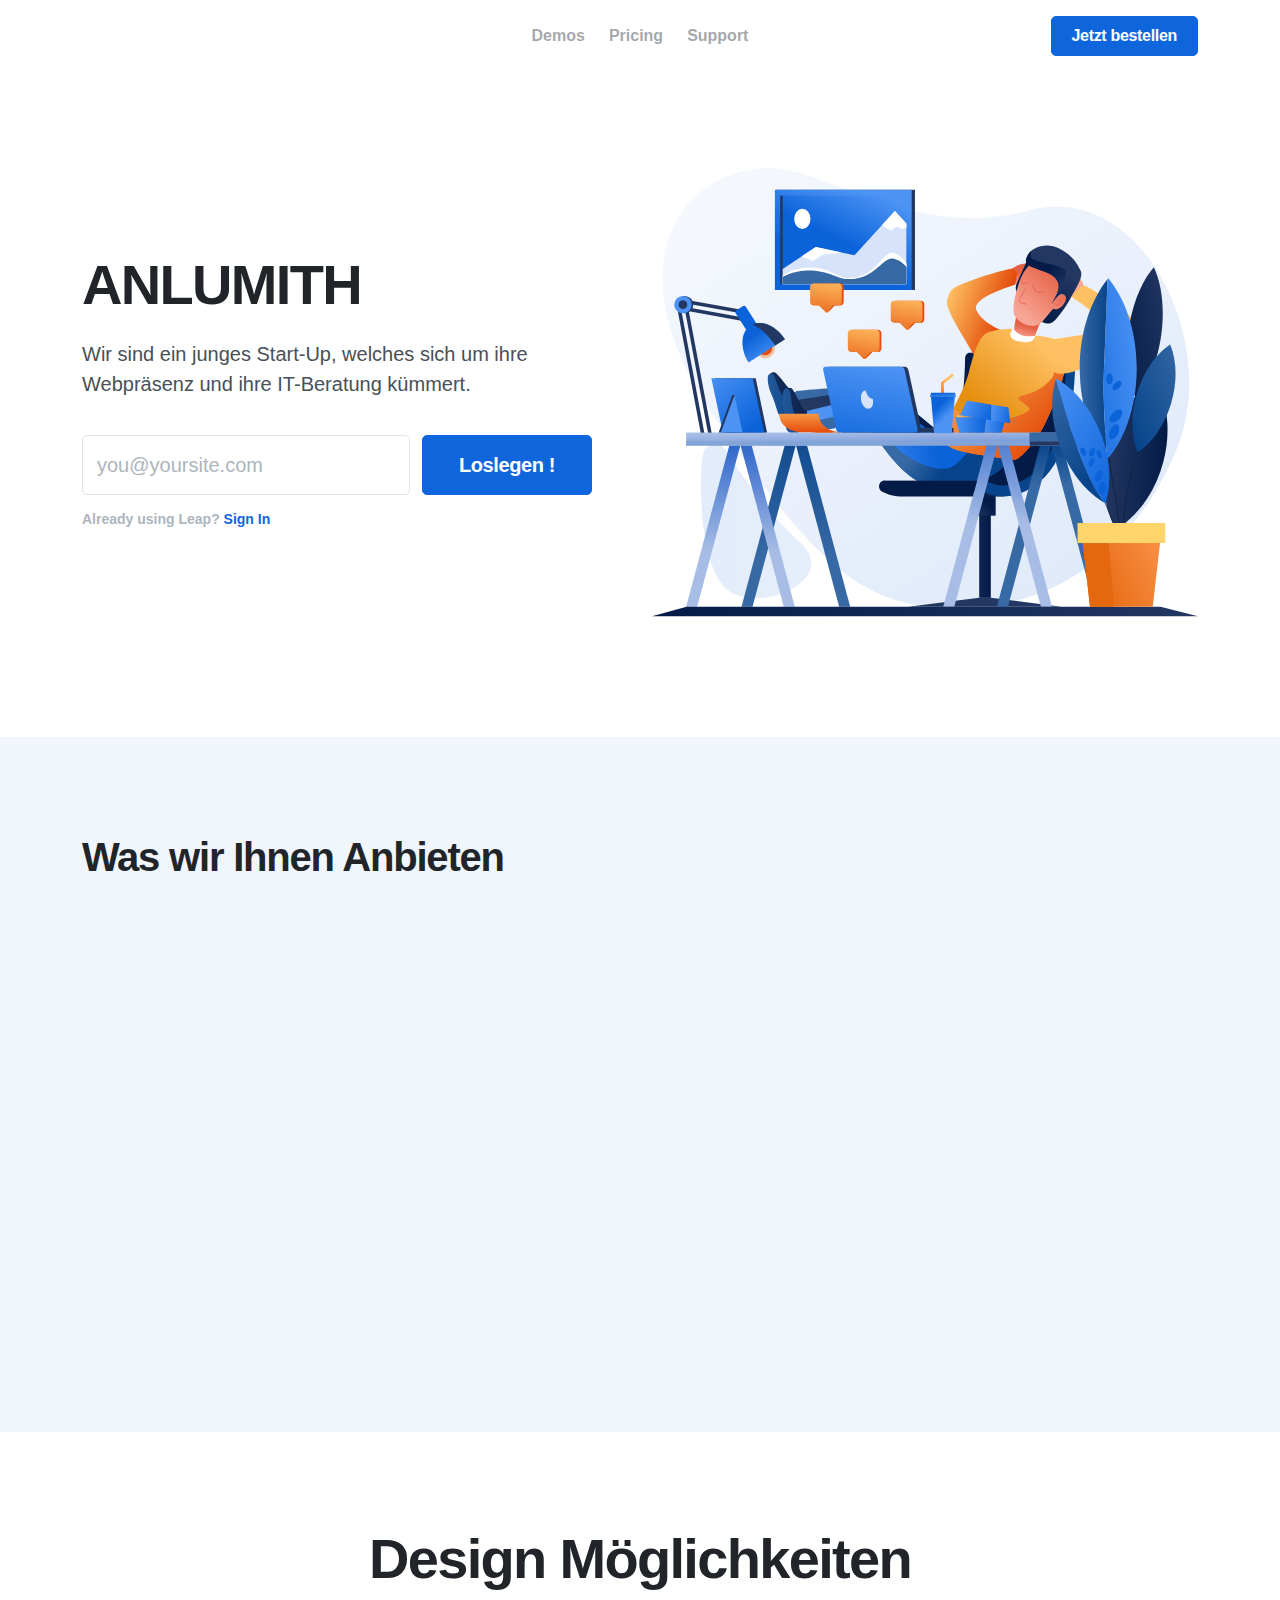
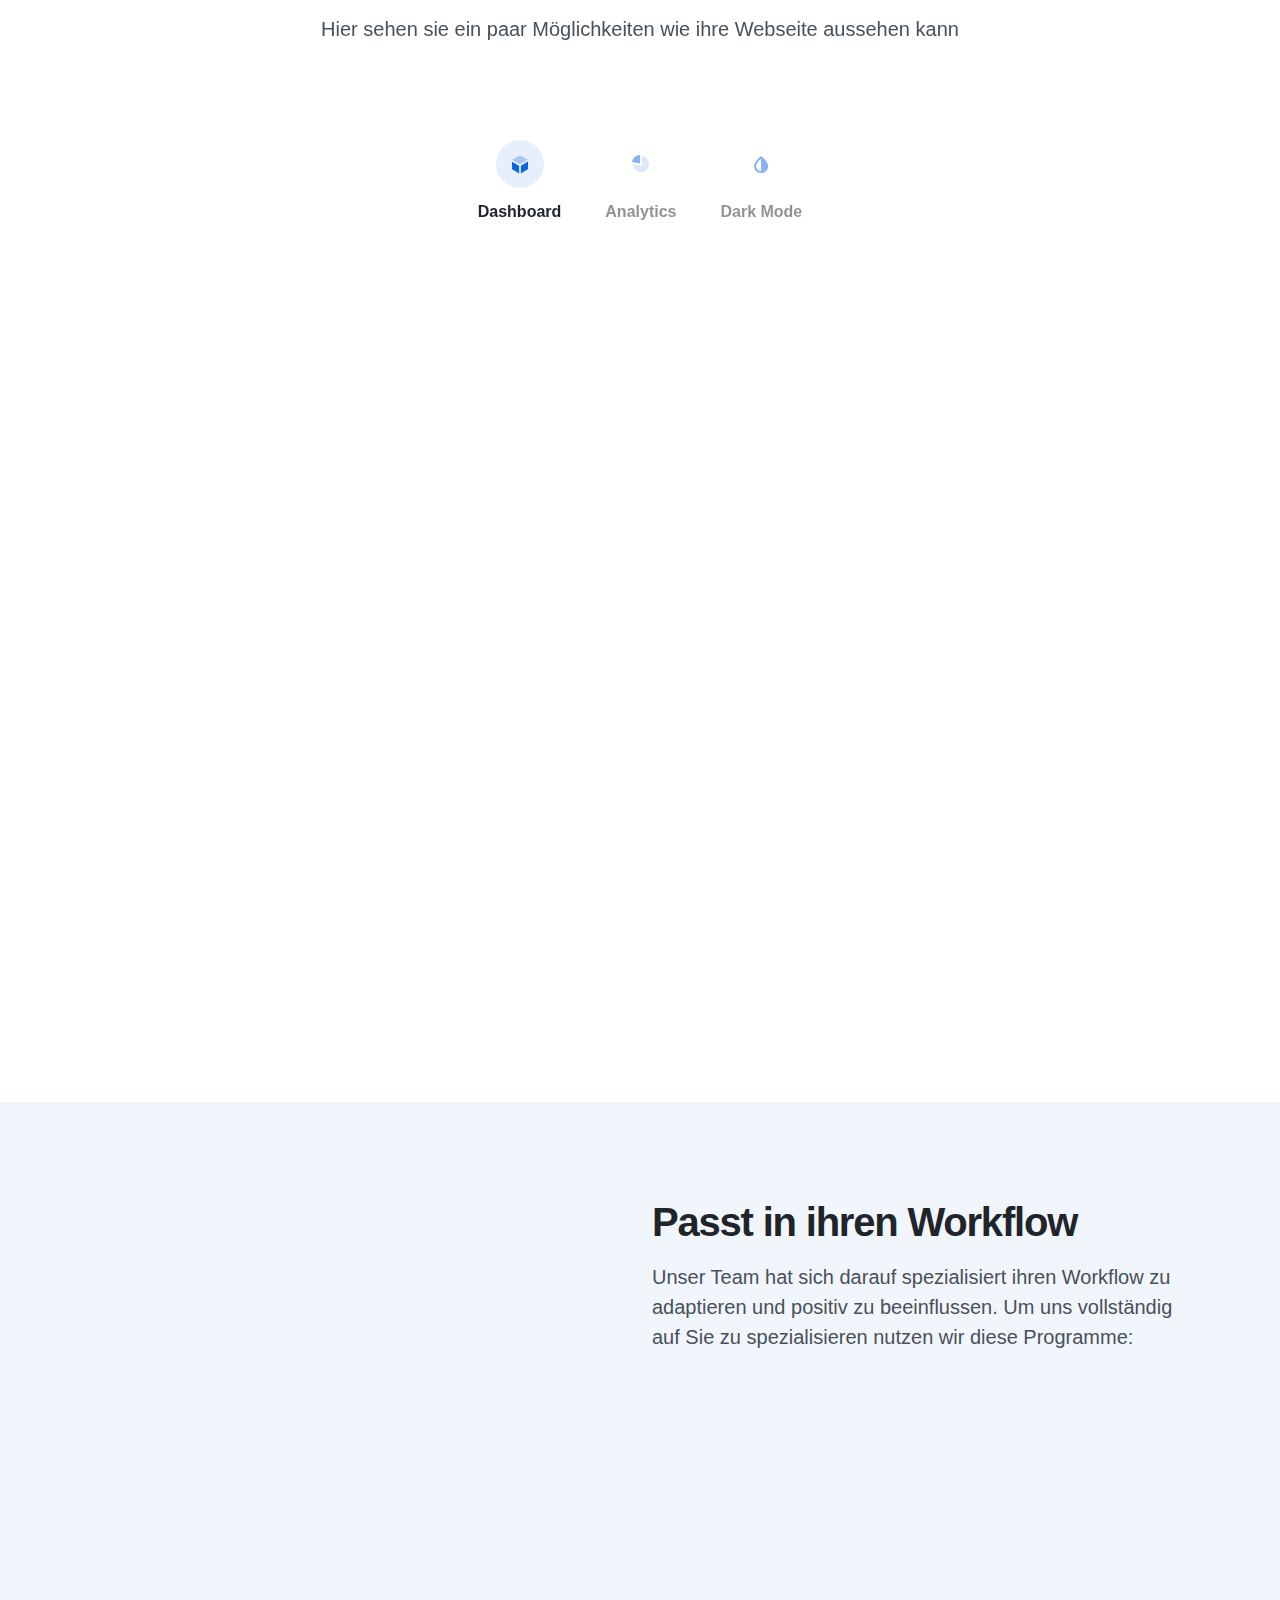
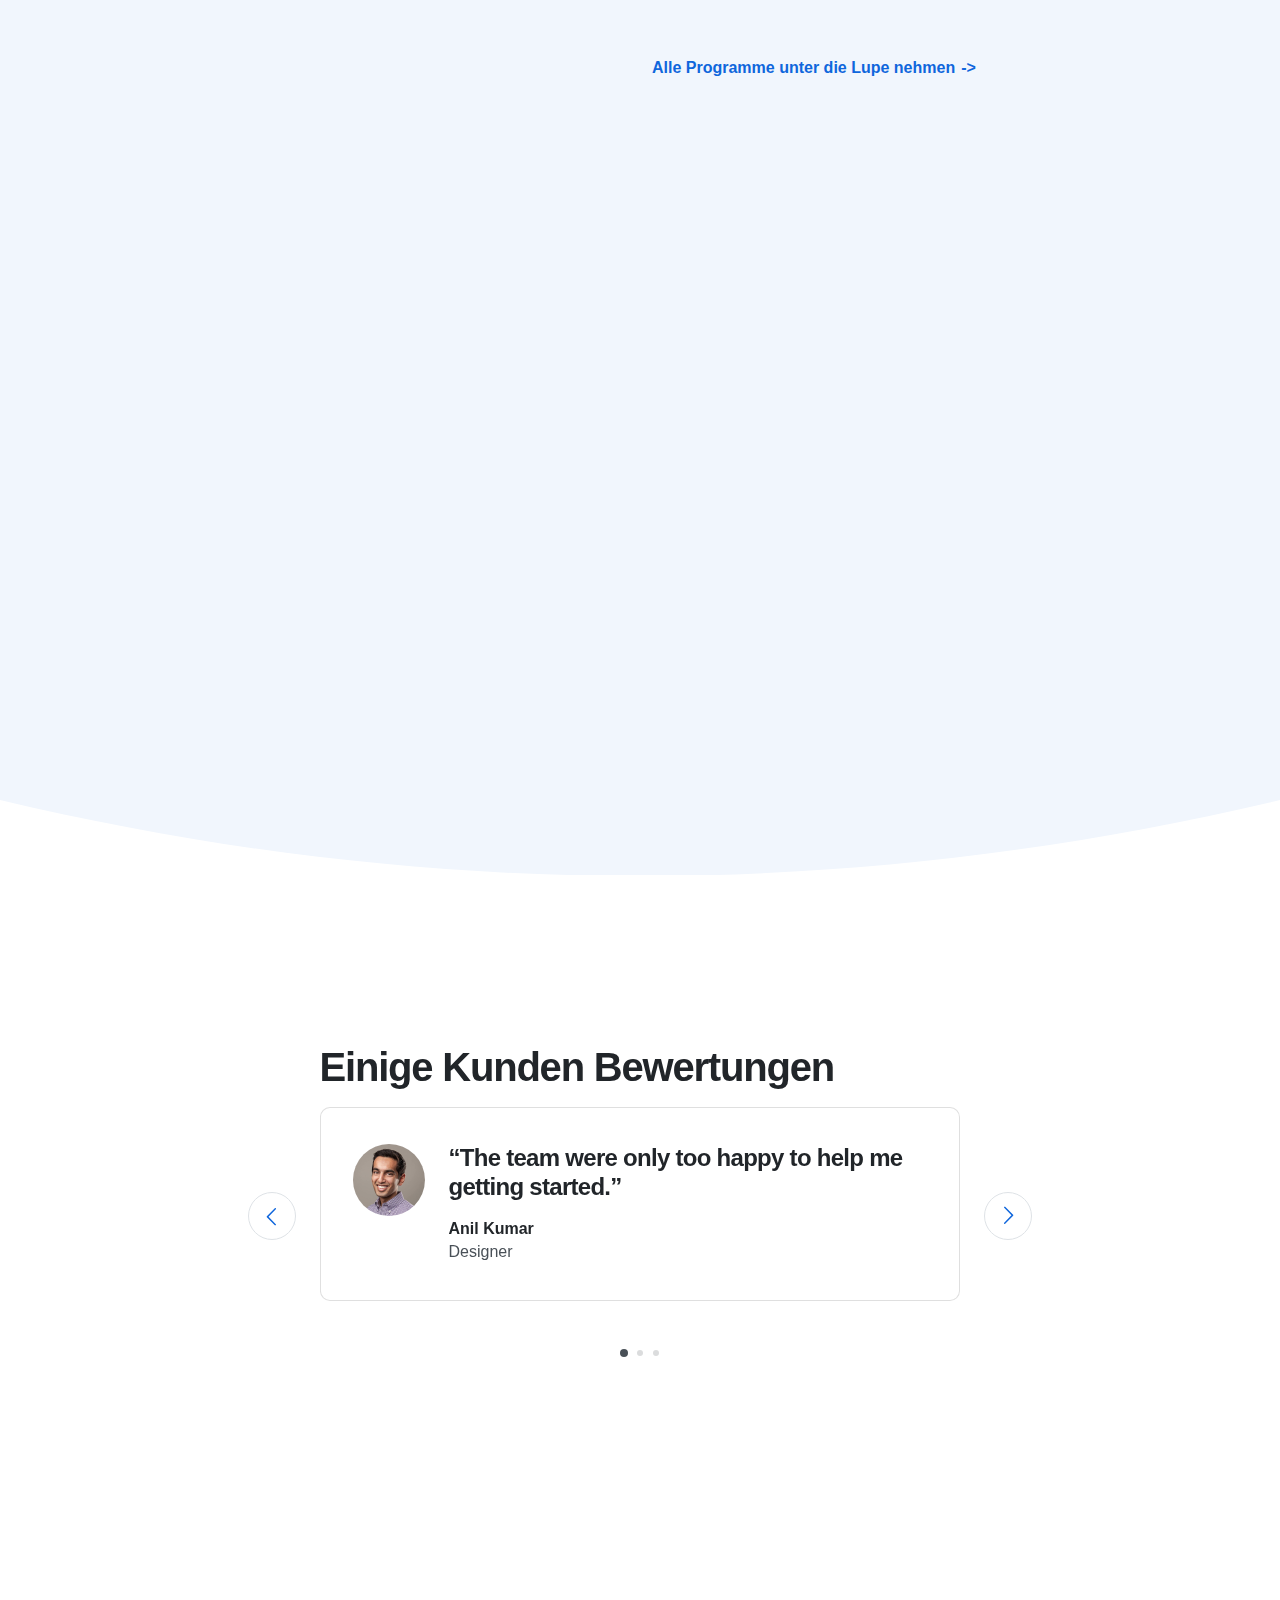
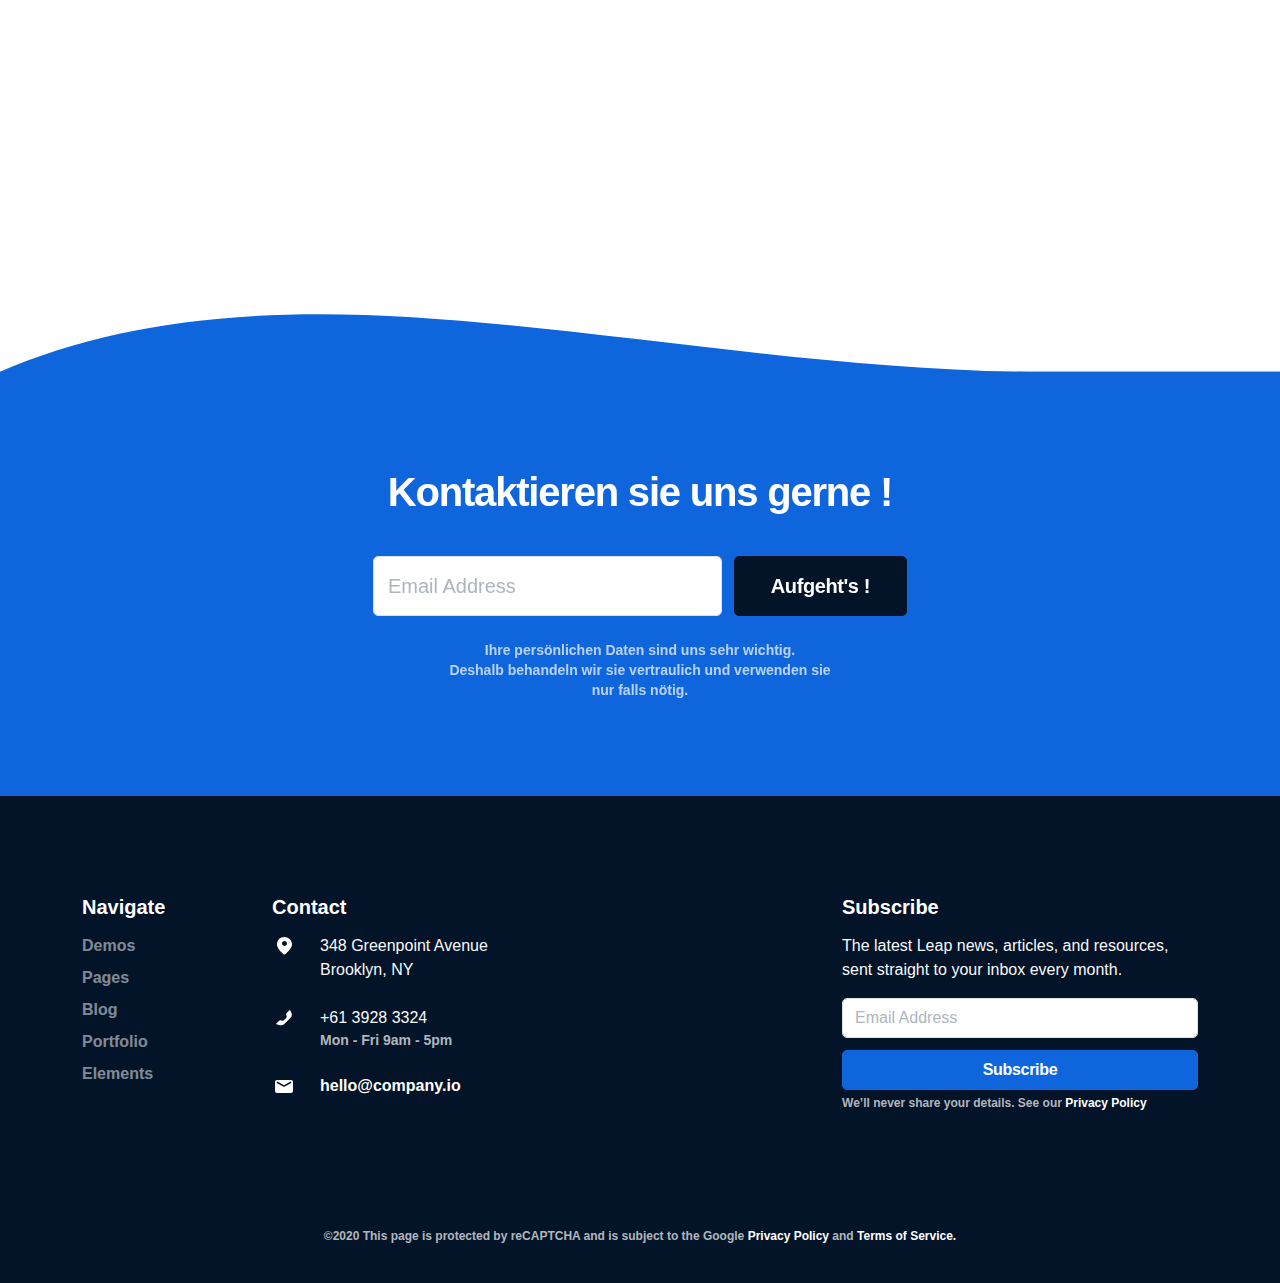
==== public/index.html @ f30c318c "Reorganization" ====
<!doctype html>
<html lang="en">

<head>

  <!-- Global site tag (gtag.js) - Google Analytics -->
  <script async src="https://www.googletagmanager.com/gtag/js?id=UA-52115242-16"></script>
  <script>
    window.dataLayer = window.dataLayer || [];
    function gtag() { dataLayer.push(arguments); }
    gtag('js', new Date());

    gtag('config', 'UA-52115242-16');
  </script>
  <!-- Google Tag Manager -->
  <script>
    (function (w, d, s, l, i) {
      w[l] = w[l] || []; w[l].push({
        'gtm.start':
          new Date().getTime(), event: 'gtm.js'
      }); var f = d.getElementsByTagName(s)[0],
        j = d.createElement(s), dl = l != 'dataLayer' ? '&l=' + l : ''; j.async = true; j.src =
          'https://www.googletagmanager.com/gtm.js?id=' + i + dl; f.parentNode.insertBefore(j, f);
    })(window, document, 'script', 'dataLayer', 'GTM-KG38NH9');
  </script>
  <!-- End Google Tag Manager -->
  <meta charset="utf-8">
  <title>ANLUMITH</title>
  <meta name="viewport" content="width=device-width, initial-scale=1.0">
  <meta name="description" content="A corporate Bootstrap theme by Medium Rare">
  <style>
    @keyframes hideLoader {
      0% {
        width: 100%;
        height: 100%;
      }

      100% {
        width: 0;
        height: 0;
      }
    }

    body>div.loader {
      position: fixed;
      background: white;
      width: 100%;
      height: 100%;
      z-index: 1071;
      opacity: 0;
      transition: opacity .5s ease;
      overflow: hidden;
      pointer-events: none;
      display: flex;
      align-items: center;
      justify-content: center;
    }

    body:not(.loaded)>div.loader {
      opacity: 1;
    }

    body:not(.loaded) {
      overflow: hidden;
    }

    body.loaded>div.loader {
      animation: hideLoader .5s linear .5s forwards;
    }

    /* Typing Animation */
    .loading-animation {
      width: 6px;
      height: 6px;
      border-radius: 50%;
      animation: typing 1s linear infinite alternate;
      position: relative;
      left: -12px;
    }

    @keyframes typing {
      0% {
        background-color: rgba(100, 100, 100, 1);
        box-shadow: 12px 0px 0px 0px rgba(100, 100, 100, 0.2), 24px 0px 0px 0px rgba(100, 100, 100, 0.2);
      }

      25% {
        background-color: rgba(100, 100, 100, 0.4);
        box-shadow: 12px 0px 0px 0px rgba(100, 100, 100, 2), 24px 0px 0px 0px rgba(100, 100, 100, 0.2);
      }

      75% {
        background-color: rgba(100, 100, 100, 0.4);
        box-shadow: 12px 0px 0px 0px rgba(100, 100, 100, 0.2), 24px 0px 0px 0px rgba(100, 100, 100, 1);
      }
    }
  </style>
  <script type="text/javascript">
    window.addEventListener("load", function () { document.querySelector('body').classList.add('loaded'); });
  </script>
  <link href="css/theme-saas.min.css" rel="stylesheet" type="text/css" media="all" />
  <link rel="preload" as="font" href="assets/fonts/Inter-UI-upright.var.woff2" type="font/woff2"
    crossorigin="anonymous">
  <link rel="preload" as="font" href="assets/fonts/Inter-UI.var.woff2" type="font/woff2" crossorigin="anonymous">

  <!-- The core Firebase JS SDK is always required and must be listed first -->
  <script src="/__/firebase/7.24.0/firebase-app.js"></script>

  <!-- TODO: Add SDKs for Firebase products that you want to use
     https://firebase.google.com/docs/web/setup#available-libraries -->
  <script src="/__/firebase/7.24.0/firebase-analytics.js"></script>

  <!-- Initialize Firebase -->
  <script src="/__/firebase/init.js"></script>


</head>

<body>
  <div class="loader">
    <div class="loading-animation"></div>
  </div>

  <div class="navbar-container ">
    <nav class="navbar navbar-expand-lg justify-content-between navbar-light border-bottom-0 bg-white"
      data-sticky="top">
      <div class="container">
        <div class="col flex-fill px-0 d-flex justify-content-between">
          <button class="navbar-toggler" type="button" data-toggle="collapse" data-target=".navbar-collapse"
            aria-expanded="false" aria-label="Toggle navigation">
            <img class="icon navbar-toggler-open" src="assets/img/icons/interface/menu.svg" alt="menu interface icon"
              data-inject-svg />
            <img class="icon navbar-toggler-close" src="assets/img/icons/interface/cross.svg" alt="cross interface icon"
              data-inject-svg />
          </button>
        </div>
        <div class="py-2 py-lg-0">
          <ul class="navbar-nav">
              <li class="nav-item dropdown">
                  <a href="#" class="nav-link dropdown-toggle" data-toggle="dropdown-grid"
                      aria-expanded="false" aria-haspopup="true">Demos</a>
                  <div class="dropdown-menu row">
                      <div class="col-auto" data-dropdown-content>
                          <div class="dropdown-grid-menu"><a href="home-course.html"
                                  class="dropdown-item fade-page">Course</a><a href="home-coworking.html"
                                  class="dropdown-item fade-page">Coworking<span
                                      class="badge badge-primary ml-2">New</span></a><a
                                  href="home-cryptocurrency.html"
                                  class="dropdown-item fade-page">Cryptocurrency</a>
                          </div>
                      </div>
                  </div>
              </li>
              <li class="nav-item dropdown">
                  <a href="pricing.html" class="nav-link dropdown-toggle">Pricing</a>
              </li>
              <li class="nav-item dropdown">
                  <a href="#" class="nav-link dropdown-toggle" data-toggle="dropdown-grid"
                      aria-expanded="false" aria-haspopup="true">Support</a>
                  <div class="dropdown-menu row">
                      <div class="col-auto px-0" data-dropdown-content>
                          <div class="bg-white rounded border shadow-lg o-hidden">
                              <div class="p-3">
                                  <h6 class="mb-0">Product Support</h6>
                              </div>
                              <div class="list-group list-group-flush">
                                  <a href="documentation/index.html" target="_blank"
                                      class="list-group-item list-group-item-action d-flex align-items-center p-3">
                                      <img class="icon icon-md" src="assets/svg/selected-file.svg"
                                          alt="selected-file icon" data-inject-svg />
                                      <div class="text-body ml-3">
                                          <span>Documentation</span>
                                          <div class="text-small text-muted">Get all the information you
                                              need</div>
                                      </div>
                                  </a>
                                  <a href="https://themes.zendesk.com/hc/en-us/articles/360000006291-How-do-I-get-help-with-the-theme-I-purchased-"
                                      target="_blank"
                                      class="list-group-item list-group-item-action d-flex align-items-center p-3">
                                      <img class="icon icon-md" src="assets/svg/chat-6.svg"
                                          alt="chat-4 icon" data-inject-svg />
                                      <div class="text-body ml-3">
                                          <span>Du suchst nach Hilfe ?</span>
                                          <div class="text-small text-muted">Hier findest du sie</div>
                                      </div>
                                  </a>
                              </div>
                          </div>
                      </div>
                  </div>
              </li>
          </ul>
      </div>
        <div class="collapse navbar-collapse justify-content-end col flex-fill px-0"><a
            href="https://themes.getbootstrap.com/product/leap-multipurpose-bootstrap-theme/"
            class="btn btn-primary ml-lg-3">Jetzt bestellen</a>

        </div>
      </div>
    </nav>
  </div>

  <section class="has-divider">
    <div class="container">
      <div class="row align-items-center justify-content-between o-hidden">
        <div class="col-md-6 order-sm-2 mb-5 mb-sm-0" data-aos="fade-left">
          <img src="assets/svg/saas-3.svg" alt="Image">
        </div>
        <div class="col-md-6 pr-xl-5 order-sm-1">
          <h1 class="display-4">ANLUMITH</h1>
          <p class="lead">Wir sind ein junges Start-Up, welches sich um ihre Webpräsenz und ihre IT-Beratung kümmert.</p>
          <form class="d-sm-flex mb-2 mt-4">
            <input type="email" class="form-control form-control-lg mr-sm-2 mb-2 mb-sm-0"
              placeholder="you@yoursite.com">
            <button class="btn btn-lg btn-primary" type="submit">Loslegen !</button>
          </form>
          <span class="text-small text-muted">Already using Leap? <a href="#">Sign In</a>
          </span>
        </div>
      </div>
    </div>
    <div class="divider">
      <img class="bg-primary-alt" src="assets/img/dividers/divider-1.svg" alt="divider graphic" data-inject-svg />
    </div>
  </section>
  <section class="bg-primary-alt">
    <div class="container">
      <div class="row mb-4">
        <div class="col">
          <h2 class="h1">Was wir Ihnen Anbieten</h2>
        </div>
      </div>
      <div class="row">
        <div class="col-md-4" data-aos="fade-up" data-aos-delay="100">
          <div class="card card-body">
            <div class="icon-round mb-3 mb-md-4 bg-primary">
              <img class="icon bg-primary" src="assets/svg/display-1.svg" alt="icon" data-inject-svg />
            </div>
            <h4>Webseiten</h4>
            <p>
              Wir erstellen eine nach ihren Wünschen designte Webseite und hosten diese auf unseren sicheren Servern. Außerdem haben sie Zugriff auf Analytics-Daten ihrer Webseite. 
            </p>
            <a href="#">Mehr dazu</a>
          </div>
        </div>
        <div class="col-md-4" data-aos="fade-up" data-aos-delay="200">
          <div class="card card-body">
            <div class="icon-round mb-3 mb-md-4 bg-primary">
              <img class="icon bg-primary" src="assets/svg/iphone-x.svg" alt="icon" data-inject-svg />
            </div>
            <h4>IT-Beratung</h4>
            <p>
              Wir beraten und unterstützen sie und ihr Unternehmen in ihren Fragen rundum das Thema IT. Außerdem helfen wir ihnen bei der technologisierung ihres Unternemens. 
            </p>
            <a href="#">Mehr dazu</a>
          </div>
        </div>
        <div class="col-md-4" data-aos="fade-up" data-aos-delay="300">
          <div class="card card-body">
            <div class="icon-round mb-3 mb-md-4 bg-primary">
              <img class="icon bg-primary" src="assets/svg/sushi.svg" alt="icon" data-inject-svg />
            </div>
            <h4>Sushi</h4>
            <p>
              Während wir ihre Webseite einrichten, können sie ihren Beschäftigungen nach gehen und müssen sich keine unnötigen Sorgen um ihre Webseite machen.
            </p>
            <a href="#">Mehr dazu</a>
          </div>
        </div>
      </div>
    </div>
  </section>
  <section>
    <div class="container">
      <div class="row justify-content-center text-center mb-6">
        <div class="col-xl-8 col-lg-9">
          <h2 class="display-4 mx-xl-6">Design Möglichkeiten</h2>
          <p class="lead">
            Hier sehen sie ein paar Möglichkeiten wie ihre Webseite aussehen kann
          </p>
        </div>
      </div>
      <div class="row justify-content-center mb-5">
        <div class="col-xl-11">
          <ul class="nav justify-content-center" role="tablist">
            <li class="nav-item mx-1">
              <a class="nav-link active" href="#saas-tab-1" data-toggle="tab" role="tab" aria-controls="saas-tab-1"
                aria-selected="true">
                <div class="icon-round icon-round-sm bg-primary">
                  <img class="icon bg-primary" src="assets/svg/box-2.svg" alt="box-2 icon" data-inject-svg />
                </div>Dashboard
              </a>
            </li>
            <li class="nav-item mx-1">
              <a class="nav-link" href="#saas-tab-2" data-toggle="tab" role="tab" aria-controls="saas-tab-2"
                aria-selected="false">
                <div class="icon-round icon-round-sm bg-primary">
                  <img class="icon bg-primary" src="assets/svg/chart-pie.svg" alt="chart-pie icon" data-inject-svg />
                </div>Analytics
              </a>
            </li>
            <li class="nav-item mx-1">
              <a class="nav-link" href="#saas-tab-3" data-toggle="tab" role="tab" aria-controls="saas-tab-3"
                aria-selected="false">
                <div class="icon-round icon-round-sm bg-primary">
                  <img class="icon bg-primary" src="assets/svg/saturation.svg" alt="saturation icon" data-inject-svg />
                </div>
                Dark Mode
              </a>
            </li>
          </ul>
        </div>
      </div>
      <div class="row justify-content-center">
        <div class="col-xl-11" data-aos="fade-up">
          <div class="tab-content">
            <div class="tab-pane fade show active" id="saas-tab-1" role="tabpanel" aria-labelledby="saas-tab-1">
              <div class="popover-image">
                <div class="popover-hotspot bg-primary-2" style="top: 25%; left: 10%;" data-toggle="popover"
                  title="Hotspot title" data-content="And here's some amazing content. It's very engaging. Right?">
                </div>
                <div class="popover-hotspot bg-primary-2" style="top: 10%; left: 90%;" data-toggle="popover"
                  title="Hotspot title" data-content="And here's some amazing content. It's very engaging. Right?">
                </div>
                <div class="popover-hotspot bg-primary-2" style="top: 90%; left: 20%;" data-toggle="popover"
                  title="Hotspot title" data-content="And here's some more amazing content. It's very engaging. Right?">
                </div>
                <img src="assets/svg/saas-1.jpg" alt="Image" class="rounded border shadow-lg">
              </div>
            </div>
            <div class="tab-pane fade" id="saas-tab-2" role="tabpanel" aria-labelledby="saas-tab-2">
              <div class="popover-image">
                <div class="popover-hotspot bg-primary-2" style="top: 25%; left: 90%;" data-toggle="popover"
                  title="Hotspot title" data-content="And here's some amazing content. It's very engaging. Right?">
                </div>
                <div class="popover-hotspot bg-primary-2" style="top: 90%; left: 10%;" data-toggle="popover"
                  title="Hotspot title" data-content="And here's some amazing content. It's very engaging. Right?">
                </div>
                <div class="popover-hotspot bg-primary-2" style="top: 30%; left: 60%;" data-toggle="popover"
                  title="Hotspot title" data-content="And here's some more amazing content. It's very engaging. Right?">
                </div>
                <img src="assets/svg/saas-2.jpg" alt="Image" class="rounded border shadow-lg">
              </div>
            </div>
            <div class="tab-pane fade" id="saas-tab-3" role="tabpanel" aria-labelledby="saas-tab-3">
              <div class="popover-image">
                <div class="popover-hotspot bg-primary-2" style="top: 2%; left: 2%;" data-toggle="popover"
                  title="Hotspot title" data-content="And here's some amazing content. It's very engaging. Right?">
                </div>
                <div class="popover-hotspot bg-primary-2" style="top: 35%; left: 95%;" data-toggle="popover"
                  title="Hotspot title" data-content="And here's some amazing content. It's very engaging. Right?">
                </div>
                <div class="popover-hotspot bg-primary-2" style="top: 90%; left: 50%;" data-toggle="popover"
                  title="Hotspot title" data-content="And here's some more amazing content. It's very engaging. Right?">
                </div>
                <img src="assets/svg/saas-3.jpg" alt="Image" class="rounded border shadow-lg">
              </div>
            </div>
          </div>
        </div>
      </div>
    </div>
  </section>
  <section class="bg-primary-alt">
    <div class="container">
      <div class="row justify-content-between">
        <div class="col-xl-5 col-lg-6" data-aos="fade-right">
          <div class="row justify-content-center">
            <div class="col-md-8 col-lg mb-4 mb-lg-0">
              <img src="assets/svg/saas-2.svg" alt="Image">
            </div>
          </div>
        </div>
        <div class="col-lg-6">
          <h3 class="h1">Passt in ihren Workflow</h3>
          <p class="lead">Unser Team hat sich darauf spezialisiert ihren Workflow zu adaptieren und positiv zu beeinflussen. Um uns vollständig auf Sie zu spezialisieren nutzen wir diese Programme: </p>
          <div class="row mt-5 o-hidden">
            <div class="col-sm-6" data-aos="fade-left" data-aos-delay="100">
              <a href="#" class="card card-sm card-body flex-row align-items-center hover-shadow-3d">
                <img class="" src="assets/svg/invision.svg" alt="icon" data-inject-svg />
                <div class="ml-3">
                  <h5 class="mb-0">Invision</h5>
                  <span>Creative Tools</span>
                </div>
              </a>
            </div>
            <div class="col-sm-6" data-aos="fade-left" data-aos-delay="200">
              <a href="#" class="card card-sm card-body flex-row align-items-center hover-shadow-3d">
                <img class="" src="assets/svg/dropbox.svg" alt="icon" data-inject-svg />
                <div class="ml-3">
                  <h5 class="mb-0">Dropbox</h5>
                  <span>Productivity</span>
                </div>
              </a>
            </div>
            <div class="col-sm-6" data-aos="fade-left" data-aos-delay="300">
              <a href="#" class="card card-sm card-body flex-row align-items-center hover-shadow-3d">
                <img class="" src="assets/svg/slack.svg" alt="icon" data-inject-svg />
                <div class="ml-3">
                  <h5 class="mb-0">Slack</h5>
                  <span>Communication</span>
                </div>
              </a>
            </div>
            <div class="col-sm-6" data-aos="fade-left" data-aos-delay="400">
              <a href="#" class="card card-sm card-body flex-row align-items-center hover-shadow-3d">
                <img class="" src="assets/svg/trello.svg" alt="icon" data-inject-svg />
                <div class="ml-3">
                  <h5 class="mb-0">Trello</h5>
                  <span>Productivity</span>
                </div>
              </a>
            </div>
          </div>
          <a href="#" class="hover-arrow">Alle Programme unter die Lupe nehmen</a>
        </div>
      </div>
    </div>
  </section>
  <section class="has-divider bg-primary-alt">
    <div class="container pt-5">
      <div class="row justify-content-between align-items-center o-hidden">
        <div class="col-md-6 col-lg-5">
          <div class="d-flex mb-4" data-aos="fade-up" data-aos-delay="NaN">
            <div class="icon-round icon-round-sm bg-primary">
              <img class="icon bg-primary" src="assets/svg/active-call.svg" alt="saturation icon" data-inject-svg />
            </div>
            <div class="ml-3">
              <h5>1. Kontaktieren</h5>
              <p>
                Voluptatem accusantium doloremque laudantium, totam rem aperiam.
              </p>
            </div>
          </div>
          <div class="d-flex mb-4" data-aos="fade-up" data-aos-delay="NaN">
            <div class="icon-round icon-round-sm bg-primary">
              <img class="icon bg-primary" src="assets/svg/bucket.svg" alt="saturation icon" data-inject-svg />
            </div>
            <div class="ml-3">
              <h5>2. Designwünsche äußern</h5>
              <p>
                Voluptatem accusantium doloremque laudantium, totam rem aperiam.
              </p>
            </div>
          </div>
          <div class="d-flex mb-4" data-aos="fade-up" data-aos-delay="NaN">
            <div class="icon-round icon-round-sm bg-primary">
              <img class="icon bg-primary" src="assets/svg/lte-2.svg" alt="saturation icon" data-inject-svg />
            </div>
            <div class="ml-3">
              <h5>3. Webseite deployen</h5>
              <p>
                Voluptatem accusantium doloremque laudantium, totam rem aperiam.
              </p>
            </div>
          </div>
        </div>
        <div class="col-md-6" data-aos="fade-left">
          <img src="assets/svg/saas-4.svg" alt="Image">
        </div>
      </div>
    </div>
    <div class="divider">
      <img src="assets/svg/divider-2.svg" alt="graphical divider" data-inject-svg />
    </div>
  </section>
  <section>
    <div class="container">
      <div class="row justify-content-center mt-6">
        <div class="col-xl-7 col-lg-8 col-md-10">
          <h3 class="h1">Einige Kunden Bewertungen</h3>
          <div data-flickity='{ "imagesLoaded": true, "wrapAround": true }'>
            <div class="carousel-cell mx-md-4">
              <div class="card card-body flex-row py-4">
                <img src="assets/svg/male-2.jpg" alt="Avatar" class="avatar avatar-lg">
                <div class="ml-3">
                  <h4>
                    &ldquo;The team were only too happy to help me getting started.&rdquo;
                  </h4>
                  <div class="avatar-author d-block">
                    <h6>Anil Kumar</h6>
                    <span>Designer</span>
                  </div>
                </div>
              </div>
            </div>
            <div class="carousel-cell mx-md-4">
              <div class="card card-body flex-row py-4">
                <img src="assets/svg/male-1.jpg" alt="Avatar" class="avatar avatar-lg">
                <div class="ml-3">
                  <h4>
                    &ldquo;Once again, my expectations have been surpassed – Bravo!&rdquo;
                  </h4>
                  <div class="avatar-author d-block">
                    <h6>Benjamin Cameronr</h6>
                    <span>Designer</span>
                  </div>
                </div>
              </div>
            </div>
            <div class="carousel-cell mx-md-4">
              <div class="card card-body flex-row py-4">
                <img src="assets/svg/female-4.jpg" alt="Avatar" class="avatar avatar-lg">
                <div class="ml-3">
                  <h4>
                    &ldquo;What usually takes at least 2 or 3 weeks was reduced to 4 days.&rdquo;
                  </h4>
                  <div class="avatar-author d-block">
                    <h6>Annabelle Porter</h6>
                    <span>Designer</span>
                  </div>
                </div>
              </div>
            </div>
          </div>
        </div>
      </div>
    </div>
  </section>
  
  <section class="p-0">
    <div class="container">
      <div class="row justify-content-center">
        <div class="col-xl-6 col-lg-7 col-md-8 mb-lg-n7 layer-2">
          <img src="assets/svg/saas-1.svg" alt="Image" data-aos="fade-up">
        </div>
      </div>
    </div>
  </section>
  <section class="bg-primary text-light has-divider">
    <div class="divider flip-y">
      <img src="assets/svg/divider-3.svg" alt="graphical divider" data-inject-svg />
    </div>
    <div class="container">
      <div class="row justify-content-center mb-0 mb-md-3">
        <div class="col-xl-6 col-lg-8 col-md-10 text-center">
          <h3 class="h1">Kontaktieren sie uns gerne !</h3>
        </div>
      </div>
      <div class="row justify-content-center text-center">
        <div class="col-xl-6 col-lg-7 col-md-9">
          <form class="d-md-flex mb-3 justify-content-center">
            <input type="email" class="mx-1 mb-2 mb-md-0 form-control form-control-lg" placeholder="Email Address">
            <button class="mx-1 btn btn-primary-3 btn-lg" type="submit">Aufgeht's !</button>
          </form>
          <div class="text-small text-muted mx-xl-6">
            Ihre persönlichen Daten sind uns sehr wichtig.<br>Deshalb behandeln wir sie vertraulich und verwenden sie nur falls nötig. 
          </div>
        </div>
      </div>
    </div>
  </section>
  <footer class="pb-4 bg-primary-3 text-light" id="footer">
    <div class="container">
      <div class="row mb-5">
        <div class="col-6 col-lg-3 col-xl-2">
          <h5>Navigate</h5>
          <ul class="nav flex-column">
            <li class="nav-item">
              <a href="#" class="nav-link">Demos</a>
            </li>
            <li class="nav-item">
              <a href="#" class="nav-link">Pages</a>
            </li>
            <li class="nav-item">
              <a href="#" class="nav-link">Blog</a>
            </li>
            <li class="nav-item">
              <a href="#" class="nav-link">Portfolio</a>
            </li>
            <li class="nav-item">
              <a href="#" class="nav-link">Elements</a>
            </li>
          </ul>
        </div>
        <div class="col-6 col-lg">
          <h5>Contact</h5>
          <ul class="list-unstyled">
            <li class="mb-3 d-flex">
              <img class="icon" src="assets/svg/marker-1.svg" alt="marker-1 icon" data-inject-svg />
              <div class="ml-3">
                <span>348 Greenpoint Avenue
                  <br />Brooklyn, NY</span>
              </div>
            </li>
            <li class="mb-3 d-flex">
              <img class="icon" src="assets/svg/call-1.svg" alt="call-1 icon" data-inject-svg />
              <div class="ml-3">
                <span>+61 3928 3324</span>
                <span class="d-block text-muted text-small">Mon - Fri 9am - 5pm</span>
              </div>
            </li>
            <li class="mb-3 d-flex">
              <img class="icon" src="assets/svg/mail.svg" alt="mail icon" data-inject-svg />
              <div class="ml-3">
                <a href="#">hello@company.io</a>
              </div>
            </li>
          </ul>
        </div>
        <div class="col-lg-5 col-xl-4 mt-3 mt-lg-0">
          <h5>Subscribe</h5>
          <p>The latest Leap news, articles, and resources, sent straight to your inbox every month.</p>
          <form action="https://mailform.mediumra.re/leap/mailchimp.php" data-form-email novalidate>
            <div class="form-row">
              <div class="col-12">
                <input type="email" class="form-control mb-2" placeholder="Email Address" name="email" required>
              </div>
              <div class="col-12">
                <div class="d-none alert alert-success" role="alert" data-success-message>
                  Thanks, a member of our team will be in touch shortly.
                </div>
                <div class="d-none alert alert-danger" role="alert" data-error-message>
                  Please fill all fields correctly.
                </div>
                <div data-recaptcha data-sitekey="6Lemz4gUAAAAAElq4ZHFBzI7j8QUiYMn9I0mzQWG" data-size="invisible"
                  data-badge="bottomleft">
                </div>
                <button type="submit" class="btn btn-primary btn-loading btn-block" data-loading-text="Sending">
                  <img class="icon" src="assets/svg/loading.svg" alt="loading icon" data-inject-svg />
                  <span>Subscribe</span>
                </button>
              </div>
            </div>
          </form>
          <small class="text-muted form-text">We’ll never share your details. See our <a href="#">Privacy Policy</a>
          </small>

        </div>
      </div>
      <div class="row justify-content-center mb-2">
        <div class="col-auto">
          <ul class="nav">
            <li class="nav-item">
              <a href="#" class="nav-link">
                <img class="icon " src="assets/img/icons/social/instagram.svg" alt="instagram social icon"
                  data-inject-svg />
              </a>
            </li>
            <li class="nav-item">
              <a href="#" class="nav-link">
                <img class="icon " src="assets/img/icons/social/twitter.svg" alt="twitter social icon"
                  data-inject-svg />
              </a>
            </li>
            <li class="nav-item">
              <a href="#" class="nav-link">
                <img class="icon " src="assets/img/icons/social/youtube.svg" alt="youtube social icon"
                  data-inject-svg />
              </a>
            </li>
            <li class="nav-item">
              <a href="#" class="nav-link">
                <img class="icon " src="assets/img/icons/social/medium.svg" alt="medium social icon" data-inject-svg />
              </a>
            </li>
            <li class="nav-item">
              <a href="#" class="nav-link">
                <img class="icon " src="assets/img/icons/social/facebook.svg" alt="facebook social icon"
                  data-inject-svg />
              </a>
            </li>
          </ul>
        </div>
      </div>
      <div class="row justify-content-center">
        <div class="col col-md-auto text-center">
          <small class="text-muted">&copy;2020 This page is protected by reCAPTCHA and is subject to the Google <a
              href="https://www.google.com/policies/privacy/">Privacy Policy</a> and <a
              href="https://policies.google.com/terms">Terms of Service.</a>
          </small>
        </div>
      </div>
    </div>
  </footer>
  <a href="#" class="btn back-to-top btn-primary btn-round" data-smooth-scroll data-aos="fade-up" data-aos-offset="2000"
    data-aos-mirror="true" data-aos-once="false">
    <img class="icon" src="assets/svg/arrow-up.svg" alt="arrow-up icon" data-inject-svg />
  </a>
  <!-- Required vendor scripts (Do not remove) -->
  <script type="text/javascript" src="assets/js/jquery.min.js"></script>
  <script type="text/javascript" src="assets/js/popper.min.js"></script>
  <script type="text/javascript" src="assets/js/bootstrap.js"></script>

  <!-- 
             This appears in the demo only.  This script ensures our demo countdowns are always showing a date in the future 
             by altering the date before the countdown is initialized 
        -->
  <script type="text/javascript">
    (function ($) {
      var now = new Date;
      var day = 864e5;
      var weeksToAdd = 2;
      var tenWeeksFromNow = new Date(+now + day * 7 * weeksToAdd).toISOString().slice(0, 10).replace(/\-/g, '/');
      $('[data-countdown-date].add-countdown-time').attr('data-countdown-date', tenWeeksFromNow);
    })(jQuery);
  </script>

  <!-- Optional Vendor Scripts (Remove the plugin script here and comment initializer script out of index.js if site does not use that feature) -->

  <!-- AOS (Animate On Scroll - animates elements into view while scrolling down) -->
  <script type="text/javascript" src="assets/js/aos.js"></script>
  <!-- Clipboard (copies content from browser into OS clipboard) -->
  <script type="text/javascript" src="assets/js/clipboard.min.js"></script>
  <!-- Fancybox (handles image and video lightbox and galleries) -->
  <script type="text/javascript" src="assets/js/jquery.fancybox.min.js"></script>
  <!-- Flatpickr (calendar/date/time picker UI) -->
  <script type="text/javascript" src="assets/js/flatpickr.min.js"></script>
  <!-- Flickity (handles touch enabled carousels and sliders) -->
  <script type="text/javascript" src="assets/js/flickity.pkgd.min.js"></script>
  <!-- Ion rangeSlider (flexible and pretty range slider elements) -->
  <script type="text/javascript" src="assets/js/ion.rangeSlider.min.js"></script>
  <!-- Isotope (masonry layouts and filtering) -->
  <script type="text/javascript" src="assets/js/isotope.pkgd.min.js"></script>
  <!-- jarallax (parallax effect and video backgrounds) -->
  <script type="text/javascript" src="assets/js/jarallax.min.js"></script>
  <script type="text/javascript" src="assets/js/jarallax-video.min.js"></script>
  <script type="text/javascript" src="assets/js/jarallax-element.min.js"></script>
  <!-- jQuery Countdown (displays countdown text to a specified date) -->
  <script type="text/javascript" src="assets/js/jquery.countdown.min.js"></script>
  <!-- jQuery smartWizard facilitates steppable wizard content -->
  <script type="text/javascript" src="assets/js/jquery.smartWizard.min.js"></script>
  <!-- Plyr (unified player for Video, Audio, Vimeo and Youtube) -->
  <script type="text/javascript" src="assets/js/plyr.polyfilled.min.js"></script>
  <!-- Prism (displays formatted code boxes) -->
  <script type="text/javascript" src="assets/js/prism.js"></script>
  <!-- ScrollMonitor (manages events for elements scrolling in and out of view) -->
  <script type="text/javascript" src="assets/js/scrollMonitor.js"></script>
  <!-- Smooth scroll (animation to links in-page)-->
  <script type="text/javascript" src="assets/js/smooth-scroll.polyfills.min.js"></script>
  <!-- SVGInjector (replaces img tags with SVG code to allow easy inclusion of SVGs with the benefit of inheriting colors and styles)-->
  <script type="text/javascript" src="assets/js/svg-injector.umd.production.js"></script>
  <!-- TwitterFetcher (displays a feed of tweets from a specified account)-->
  <script type="text/javascript" src="assets/js/twitterFetcher_min.js"></script>
  <!-- Typed text (animated typing effect)-->
  <script type="text/javascript" src="assets/js/typed.min.js"></script>
  <!-- Required theme scripts (Do not remove) -->
  <script type="text/javascript" src="assets/js/theme.js"></script>

  <script type="text/javascript">
    // This script appears only in the demo - it disables forms with no action attribute to prevent 
    // navigating away from the page.
    jQuery("form:not([action])").on('submit', function () { return false; });
  </script>

</body>

</html>
---- public/css/theme-saas.min.css ----
@charset "UTF-8";/*!
 * Bootstrap v4.5.0 (https://getbootstrap.com/)
 * Copyright 2011-2020 The Bootstrap Authors
 * Copyright 2011-2020 Twitter, Inc.
 * Licensed under MIT (https://github.com/twbs/bootstrap/blob/master/LICENSE)
 */:root{--blue:#007bff;--indigo:#6610f2;--purple:#6f42c1;--pink:#e83e8c;--red:#dc3545;--orange:#fd7e14;--yellow:#ffc107;--green:#28a745;--teal:#20c997;--cyan:#17a2b8;--white:#fff;--gray:#6c757d;--gray-dark:#343a40;--primary:#0F66DC;--secondary:#6c757d;--success:#28a745;--info:#17a2b8;--warning:#ffc107;--danger:#dc3545;--light:#f8f9fa;--dark:#212529;--primary-2:#F28233;--primary-3:#031328;--breakpoint-xs:0;--breakpoint-sm:576px;--breakpoint-md:768px;--breakpoint-lg:992px;--breakpoint-xl:1200px;--font-family-sans-serif:"Inter UI",-apple-system,BlinkMacSystemFont,"Segoe UI",Roboto,"Helvetica Neue",Arial,sans-serif,"Apple Color Emoji","Segoe UI Emoji","Segoe UI Symbol","Noto Color Emoji";--font-family-monospace:SFMono-Regular,Menlo,Monaco,Consolas,"Liberation Mono","Courier New",monospace}*,::after,::before{box-sizing:border-box}html{font-family:sans-serif;line-height:1.15;-webkit-text-size-adjust:100%;-webkit-tap-highlight-color:transparent}article,aside,figcaption,figure,footer,header,hgroup,main,nav,section{display:block}body{margin:0;font-family:"Inter UI",-apple-system,BlinkMacSystemFont,"Segoe UI",Roboto,"Helvetica Neue",Arial,sans-serif,"Apple Color Emoji","Segoe UI Emoji","Segoe UI Symbol","Noto Color Emoji";font-size:1rem;font-weight:400;line-height:1.5;color:#495057;text-align:left;background-color:#fff}[tabindex="-1"]:focus:not(:focus-visible){outline:0!important}hr{box-sizing:content-box;height:0;overflow:visible}h1,h2,h3,h4,h5,h6{margin-top:0;margin-bottom:1rem}p{margin-top:0;margin-bottom:1rem}abbr[data-original-title],abbr[title]{text-decoration:underline;-webkit-text-decoration:underline dotted;text-decoration:underline dotted;cursor:help;border-bottom:0;-webkit-text-decoration-skip-ink:none;text-decoration-skip-ink:none}address{margin-bottom:1rem;font-style:normal;line-height:inherit}dl,ol,ul{margin-top:0;margin-bottom:1rem}ol ol,ol ul,ul ol,ul ul{margin-bottom:0}dt{font-weight:600}dd{margin-bottom:.5rem;margin-left:0}blockquote{margin:0 0 1rem}b,strong{font-weight:bolder}small{font-size:80%}sub,sup{position:relative;font-size:75%;line-height:0;vertical-align:baseline}sub{bottom:-.25em}sup{top:-.5em}a{color:#0f66dc;text-decoration:none;background-color:transparent}a:hover{color:#0a4594;text-decoration:none}a:not([href]){color:inherit;text-decoration:none}a:not([href]):hover{color:inherit;text-decoration:none}code,kbd,pre,samp{font-family:SFMono-Regular,Menlo,Monaco,Consolas,"Liberation Mono","Courier New",monospace;font-size:1em}pre{margin-top:0;margin-bottom:1rem;overflow:auto;-ms-overflow-style:scrollbar}figure{margin:0 0 1rem}img{vertical-align:middle;border-style:none}svg{overflow:hidden;vertical-align:middle}table{border-collapse:collapse}caption{padding-top:1rem;padding-bottom:1rem;color:#adb5bd;text-align:left;caption-side:bottom}th{text-align:inherit}label{display:inline-block;margin-bottom:.75rem}button{border-radius:0}button:focus{outline:1px dotted;outline:5px auto -webkit-focus-ring-color}button,input,optgroup,select,textarea{margin:0;font-family:inherit;font-size:inherit;line-height:inherit}button,input{overflow:visible}button,select{text-transform:none}[role=button]{cursor:pointer}select{word-wrap:normal}[type=button],[type=reset],[type=submit],button{-webkit-appearance:button}[type=button]:not(:disabled),[type=reset]:not(:disabled),[type=submit]:not(:disabled),button:not(:disabled){cursor:pointer}[type=button]::-moz-focus-inner,[type=reset]::-moz-focus-inner,[type=submit]::-moz-focus-inner,button::-moz-focus-inner{padding:0;border-style:none}input[type=checkbox],input[type=radio]{box-sizing:border-box;padding:0}textarea{overflow:auto;resize:vertical}fieldset{min-width:0;padding:0;margin:0;border:0}legend{display:block;width:100%;max-width:100%;padding:0;margin-bottom:.5rem;font-size:1.5rem;line-height:inherit;color:inherit;white-space:normal}progress{vertical-align:baseline}[type=number]::-webkit-inner-spin-button,[type=number]::-webkit-outer-spin-button{height:auto}[type=search]{outline-offset:-2px;-webkit-appearance:none}[type=search]::-webkit-search-decoration{-webkit-appearance:none}::-webkit-file-upload-button{font:inherit;-webkit-appearance:button}output{display:inline-block}summary{display:list-item;cursor:pointer}template{display:none}[hidden]{display:none!important}.h1,.h2,.h3,.h4,.h5,.h6,h1,h2,h3,h4,h5,h6{margin-bottom:1rem;font-family:inherit;font-weight:600;line-height:1.2;color:#212529}.h1,h1{font-size:2.5rem}.h2,h2{font-size:2rem}.h3,h3{font-size:1.75rem}.h4,h4{font-size:1.5rem}.h5,h5{font-size:1.25rem}.h6,h6{font-size:1rem}.lead{font-size:1.25rem;font-weight:400}.display-1{font-size:6rem;font-weight:600;line-height:1.2}.display-2{font-size:5.5rem;font-weight:600;line-height:1.2}.display-3{font-size:4.5rem;font-weight:600;line-height:1.2}.display-4{font-size:3.5rem;font-weight:600;line-height:1.2}hr{margin-top:1.5rem;margin-bottom:1.5rem;border:0;border-top:1px solid rgba(0,0,0,.1)}.small,small{font-size:.75rem;font-weight:400}.mark,mark{padding:.2em;background-color:#fcf8e3}.list-unstyled{padding-left:0;list-style:none}.list-inline{padding-left:0;list-style:none}.list-inline-item{display:inline-block}.list-inline-item:not(:last-child){margin-right:.5rem}.initialism{font-size:90%;text-transform:uppercase}.blockquote{margin-bottom:1.5rem;font-size:1.25rem}.blockquote-footer{display:block;font-size:.75rem;color:#6c757d}.blockquote-footer::before{content:"\2014\00A0"}.img-fluid{max-width:100%;height:auto}.img-thumbnail{padding:.25rem;background-color:#fff;border:1px solid #dee2e6;border-radius:.3125rem;max-width:100%;height:auto}.figure{display:inline-block}.figure-img{margin-bottom:.75rem;line-height:1}.figure-caption{font-size:90%;color:#6c757d}code{font-size:87.5%;color:#e83e8c;word-wrap:break-word}a>code{color:inherit}kbd{padding:.2rem .4rem;font-size:87.5%;color:#fff;background-color:#212529;border-radius:.2rem}kbd kbd{padding:0;font-size:100%;font-weight:600}pre{display:block;font-size:87.5%;color:#212529}pre code{font-size:inherit;color:inherit;word-break:normal}.pre-scrollable{max-height:340px;overflow-y:scroll}.container{width:100%;padding-right:12px;padding-left:12px;margin-right:auto;margin-left:auto}@media (min-width:576px){.container{max-width:540px}}@media (min-width:768px){.container{max-width:720px}}@media (min-width:992px){.container{max-width:960px}}@media (min-width:1200px){.container{max-width:1140px}}.container-fluid,.container-lg,.container-md,.container-sm,.container-xl{width:100%;padding-right:12px;padding-left:12px;margin-right:auto;margin-left:auto}@media (min-width:576px){.container,.container-sm{max-width:540px}}@media (min-width:768px){.container,.container-md,.container-sm{max-width:720px}}@media (min-width:992px){.container,.container-lg,.container-md,.container-sm{max-width:960px}}@media (min-width:1200px){.container,.container-lg,.container-md,.container-sm,.container-xl{max-width:1140px}}.row{display:flex;flex-wrap:wrap;margin-right:-12px;margin-left:-12px}.no-gutters{margin-right:0;margin-left:0}.no-gutters>.col,.no-gutters>[class*=col-]{padding-right:0;padding-left:0}.col,.col-1,.col-10,.col-11,.col-12,.col-2,.col-3,.col-4,.col-5,.col-6,.col-7,.col-8,.col-9,.col-auto,.col-lg,.col-lg-1,.col-lg-10,.col-lg-11,.col-lg-12,.col-lg-2,.col-lg-3,.col-lg-4,.col-lg-5,.col-lg-6,.col-lg-7,.col-lg-8,.col-lg-9,.col-lg-auto,.col-md,.col-md-1,.col-md-10,.col-md-11,.col-md-12,.col-md-2,.col-md-3,.col-md-4,.col-md-5,.col-md-6,.col-md-7,.col-md-8,.col-md-9,.col-md-auto,.col-sm,.col-sm-1,.col-sm-10,.col-sm-11,.col-sm-12,.col-sm-2,.col-sm-3,.col-sm-4,.col-sm-5,.col-sm-6,.col-sm-7,.col-sm-8,.col-sm-9,.col-sm-auto,.col-xl,.col-xl-1,.col-xl-10,.col-xl-11,.col-xl-12,.col-xl-2,.col-xl-3,.col-xl-4,.col-xl-5,.col-xl-6,.col-xl-7,.col-xl-8,.col-xl-9,.col-xl-auto{position:relative;width:100%;padding-right:12px;padding-left:12px}.col{flex-basis:0;flex-grow:1;min-width:0;max-width:100%}.row-cols-1>*{flex:0 0 100%;max-width:100%}.row-cols-2>*{flex:0 0 50%;max-width:50%}.row-cols-3>*{flex:0 0 33.33333%;max-width:33.33333%}.row-cols-4>*{flex:0 0 25%;max-width:25%}.row-cols-5>*{flex:0 0 20%;max-width:20%}.row-cols-6>*{flex:0 0 16.66667%;max-width:16.66667%}.col-auto{flex:0 0 auto;width:auto;max-width:100%}.col-1{flex:0 0 8.33333%;max-width:8.33333%}.col-2{flex:0 0 16.66667%;max-width:16.66667%}.col-3{flex:0 0 25%;max-width:25%}.col-4{flex:0 0 33.33333%;max-width:33.33333%}.col-5{flex:0 0 41.66667%;max-width:41.66667%}.col-6{flex:0 0 50%;max-width:50%}.col-7{flex:0 0 58.33333%;max-width:58.33333%}.col-8{flex:0 0 66.66667%;max-width:66.66667%}.col-9{flex:0 0 75%;max-width:75%}.col-10{flex:0 0 83.33333%;max-width:83.33333%}.col-11{flex:0 0 91.66667%;max-width:91.66667%}.col-12{flex:0 0 100%;max-width:100%}.order-first{order:-1}.order-last{order:13}.order-0{order:0}.order-1{order:1}.order-2{order:2}.order-3{order:3}.order-4{order:4}.order-5{order:5}.order-6{order:6}.order-7{order:7}.order-8{order:8}.order-9{order:9}.order-10{order:10}.order-11{order:11}.order-12{order:12}.offset-1{margin-left:8.33333%}.offset-2{margin-left:16.66667%}.offset-3{margin-left:25%}.offset-4{margin-left:33.33333%}.offset-5{margin-left:41.66667%}.offset-6{margin-left:50%}.offset-7{margin-left:58.33333%}.offset-8{margin-left:66.66667%}.offset-9{margin-left:75%}.offset-10{margin-left:83.33333%}.offset-11{margin-left:91.66667%}@media (min-width:576px){.col-sm{flex-basis:0;flex-grow:1;min-width:0;max-width:100%}.row-cols-sm-1>*{flex:0 0 100%;max-width:100%}.row-cols-sm-2>*{flex:0 0 50%;max-width:50%}.row-cols-sm-3>*{flex:0 0 33.33333%;max-width:33.33333%}.row-cols-sm-4>*{flex:0 0 25%;max-width:25%}.row-cols-sm-5>*{flex:0 0 20%;max-width:20%}.row-cols-sm-6>*{flex:0 0 16.66667%;max-width:16.66667%}.col-sm-auto{flex:0 0 auto;width:auto;max-width:100%}.col-sm-1{flex:0 0 8.33333%;max-width:8.33333%}.col-sm-2{flex:0 0 16.66667%;max-width:16.66667%}.col-sm-3{flex:0 0 25%;max-width:25%}.col-sm-4{flex:0 0 33.33333%;max-width:33.33333%}.col-sm-5{flex:0 0 41.66667%;max-width:41.66667%}.col-sm-6{flex:0 0 50%;max-width:50%}.col-sm-7{flex:0 0 58.33333%;max-width:58.33333%}.col-sm-8{flex:0 0 66.66667%;max-width:66.66667%}.col-sm-9{flex:0 0 75%;max-width:75%}.col-sm-10{flex:0 0 83.33333%;max-width:83.33333%}.col-sm-11{flex:0 0 91.66667%;max-width:91.66667%}.col-sm-12{flex:0 0 100%;max-width:100%}.order-sm-first{order:-1}.order-sm-last{order:13}.order-sm-0{order:0}.order-sm-1{order:1}.order-sm-2{order:2}.order-sm-3{order:3}.order-sm-4{order:4}.order-sm-5{order:5}.order-sm-6{order:6}.order-sm-7{order:7}.order-sm-8{order:8}.order-sm-9{order:9}.order-sm-10{order:10}.order-sm-11{order:11}.order-sm-12{order:12}.offset-sm-0{margin-left:0}.offset-sm-1{margin-left:8.33333%}.offset-sm-2{margin-left:16.66667%}.offset-sm-3{margin-left:25%}.offset-sm-4{margin-left:33.33333%}.offset-sm-5{margin-left:41.66667%}.offset-sm-6{margin-left:50%}.offset-sm-7{margin-left:58.33333%}.offset-sm-8{margin-left:66.66667%}.offset-sm-9{margin-left:75%}.offset-sm-10{margin-left:83.33333%}.offset-sm-11{margin-left:91.66667%}}@media (min-width:768px){.col-md{flex-basis:0;flex-grow:1;min-width:0;max-width:100%}.row-cols-md-1>*{flex:0 0 100%;max-width:100%}.row-cols-md-2>*{flex:0 0 50%;max-width:50%}.row-cols-md-3>*{flex:0 0 33.33333%;max-width:33.33333%}.row-cols-md-4>*{flex:0 0 25%;max-width:25%}.row-cols-md-5>*{flex:0 0 20%;max-width:20%}.row-cols-md-6>*{flex:0 0 16.66667%;max-width:16.66667%}.col-md-auto{flex:0 0 auto;width:auto;max-width:100%}.col-md-1{flex:0 0 8.33333%;max-width:8.33333%}.col-md-2{flex:0 0 16.66667%;max-width:16.66667%}.col-md-3{flex:0 0 25%;max-width:25%}.col-md-4{flex:0 0 33.33333%;max-width:33.33333%}.col-md-5{flex:0 0 41.66667%;max-width:41.66667%}.col-md-6{flex:0 0 50%;max-width:50%}.col-md-7{flex:0 0 58.33333%;max-width:58.33333%}.col-md-8{flex:0 0 66.66667%;max-width:66.66667%}.col-md-9{flex:0 0 75%;max-width:75%}.col-md-10{flex:0 0 83.33333%;max-width:83.33333%}.col-md-11{flex:0 0 91.66667%;max-width:91.66667%}.col-md-12{flex:0 0 100%;max-width:100%}.order-md-first{order:-1}.order-md-last{order:13}.order-md-0{order:0}.order-md-1{order:1}.order-md-2{order:2}.order-md-3{order:3}.order-md-4{order:4}.order-md-5{order:5}.order-md-6{order:6}.order-md-7{order:7}.order-md-8{order:8}.order-md-9{order:9}.order-md-10{order:10}.order-md-11{order:11}.order-md-12{order:12}.offset-md-0{margin-left:0}.offset-md-1{margin-left:8.33333%}.offset-md-2{margin-left:16.66667%}.offset-md-3{margin-left:25%}.offset-md-4{margin-left:33.33333%}.offset-md-5{margin-left:41.66667%}.offset-md-6{margin-left:50%}.offset-md-7{margin-left:58.33333%}.offset-md-8{margin-left:66.66667%}.offset-md-9{margin-left:75%}.offset-md-10{margin-left:83.33333%}.offset-md-11{margin-left:91.66667%}}@media (min-width:992px){.col-lg{flex-basis:0;flex-grow:1;min-width:0;max-width:100%}.row-cols-lg-1>*{flex:0 0 100%;max-width:100%}.row-cols-lg-2>*{flex:0 0 50%;max-width:50%}.row-cols-lg-3>*{flex:0 0 33.33333%;max-width:33.33333%}.row-cols-lg-4>*{flex:0 0 25%;max-width:25%}.row-cols-lg-5>*{flex:0 0 20%;max-width:20%}.row-cols-lg-6>*{flex:0 0 16.66667%;max-width:16.66667%}.col-lg-auto{flex:0 0 auto;width:auto;max-width:100%}.col-lg-1{flex:0 0 8.33333%;max-width:8.33333%}.col-lg-2{flex:0 0 16.66667%;max-width:16.66667%}.col-lg-3{flex:0 0 25%;max-width:25%}.col-lg-4{flex:0 0 33.33333%;max-width:33.33333%}.col-lg-5{flex:0 0 41.66667%;max-width:41.66667%}.col-lg-6{flex:0 0 50%;max-width:50%}.col-lg-7{flex:0 0 58.33333%;max-width:58.33333%}.col-lg-8{flex:0 0 66.66667%;max-width:66.66667%}.col-lg-9{flex:0 0 75%;max-width:75%}.col-lg-10{flex:0 0 83.33333%;max-width:83.33333%}.col-lg-11{flex:0 0 91.66667%;max-width:91.66667%}.col-lg-12{flex:0 0 100%;max-width:100%}.order-lg-first{order:-1}.order-lg-last{order:13}.order-lg-0{order:0}.order-lg-1{order:1}.order-lg-2{order:2}.order-lg-3{order:3}.order-lg-4{order:4}.order-lg-5{order:5}.order-lg-6{order:6}.order-lg-7{order:7}.order-lg-8{order:8}.order-lg-9{order:9}.order-lg-10{order:10}.order-lg-11{order:11}.order-lg-12{order:12}.offset-lg-0{margin-left:0}.offset-lg-1{margin-left:8.33333%}.offset-lg-2{margin-left:16.66667%}.offset-lg-3{margin-left:25%}.offset-lg-4{margin-left:33.33333%}.offset-lg-5{margin-left:41.66667%}.offset-lg-6{margin-left:50%}.offset-lg-7{margin-left:58.33333%}.offset-lg-8{margin-left:66.66667%}.offset-lg-9{margin-left:75%}.offset-lg-10{margin-left:83.33333%}.offset-lg-11{margin-left:91.66667%}}@media (min-width:1200px){.col-xl{flex-basis:0;flex-grow:1;min-width:0;max-width:100%}.row-cols-xl-1>*{flex:0 0 100%;max-width:100%}.row-cols-xl-2>*{flex:0 0 50%;max-width:50%}.row-cols-xl-3>*{flex:0 0 33.33333%;max-width:33.33333%}.row-cols-xl-4>*{flex:0 0 25%;max-width:25%}.row-cols-xl-5>*{flex:0 0 20%;max-width:20%}.row-cols-xl-6>*{flex:0 0 16.66667%;max-width:16.66667%}.col-xl-auto{flex:0 0 auto;width:auto;max-width:100%}.col-xl-1{flex:0 0 8.33333%;max-width:8.33333%}.col-xl-2{flex:0 0 16.66667%;max-width:16.66667%}.col-xl-3{flex:0 0 25%;max-width:25%}.col-xl-4{flex:0 0 33.33333%;max-width:33.33333%}.col-xl-5{flex:0 0 41.66667%;max-width:41.66667%}.col-xl-6{flex:0 0 50%;max-width:50%}.col-xl-7{flex:0 0 58.33333%;max-width:58.33333%}.col-xl-8{flex:0 0 66.66667%;max-width:66.66667%}.col-xl-9{flex:0 0 75%;max-width:75%}.col-xl-10{flex:0 0 83.33333%;max-width:83.33333%}.col-xl-11{flex:0 0 91.66667%;max-width:91.66667%}.col-xl-12{flex:0 0 100%;max-width:100%}.order-xl-first{order:-1}.order-xl-last{order:13}.order-xl-0{order:0}.order-xl-1{order:1}.order-xl-2{order:2}.order-xl-3{order:3}.order-xl-4{order:4}.order-xl-5{order:5}.order-xl-6{order:6}.order-xl-7{order:7}.order-xl-8{order:8}.order-xl-9{order:9}.order-xl-10{order:10}.order-xl-11{order:11}.order-xl-12{order:12}.offset-xl-0{margin-left:0}.offset-xl-1{margin-left:8.33333%}.offset-xl-2{margin-left:16.66667%}.offset-xl-3{margin-left:25%}.offset-xl-4{margin-left:33.33333%}.offset-xl-5{margin-left:41.66667%}.offset-xl-6{margin-left:50%}.offset-xl-7{margin-left:58.33333%}.offset-xl-8{margin-left:66.66667%}.offset-xl-9{margin-left:75%}.offset-xl-10{margin-left:83.33333%}.offset-xl-11{margin-left:91.66667%}}.table{width:100%;margin-bottom:1.5rem;color:#495057;background-color:transparent}.table td,.table th{padding:1rem;vertical-align:top;border-top:1px solid #dee2e6}.table thead th{vertical-align:bottom;border-bottom:2px solid #dee2e6}.table tbody+tbody{border-top:2px solid #dee2e6}.table-sm td,.table-sm th{padding:.5rem}.table-bordered{border:1px solid #dee2e6}.table-bordered td,.table-bordered th{border:1px solid #dee2e6}.table-bordered thead td,.table-bordered thead th{border-bottom-width:2px}.table-borderless tbody+tbody,.table-borderless td,.table-borderless th,.table-borderless thead th{border:0}.table-striped tbody tr:nth-of-type(odd){background-color:rgba(15,102,220,.05)}.table-hover tbody tr:hover{color:#495057;background-color:rgba(15,102,220,.05)}.table-primary,.table-primary>td,.table-primary>th{background-color:#bcd4f5}.table-primary tbody+tbody,.table-primary td,.table-primary th,.table-primary thead th{border-color:#82afed}.table-hover .table-primary:hover{background-color:#a6c6f2}.table-hover .table-primary:hover>td,.table-hover .table-primary:hover>th{background-color:#a6c6f2}.table-secondary,.table-secondary>td,.table-secondary>th{background-color:#d6d8db}.table-secondary tbody+tbody,.table-secondary td,.table-secondary th,.table-secondary thead th{border-color:#b3b7bb}.table-hover .table-secondary:hover{background-color:#c8cbcf}.table-hover .table-secondary:hover>td,.table-hover .table-secondary:hover>th{background-color:#c8cbcf}.table-success,.table-success>td,.table-success>th{background-color:#c3e6cb}.table-success tbody+tbody,.table-success td,.table-success th,.table-success thead th{border-color:#8fd19e}.table-hover .table-success:hover{background-color:#b1dfbb}.table-hover .table-success:hover>td,.table-hover .table-success:hover>th{background-color:#b1dfbb}.table-info,.table-info>td,.table-info>th{background-color:#bee5eb}.table-info tbody+tbody,.table-info td,.table-info th,.table-info thead th{border-color:#86cfda}.table-hover .table-info:hover{background-color:#abdde5}.table-hover .table-info:hover>td,.table-hover .table-info:hover>th{background-color:#abdde5}.table-warning,.table-warning>td,.table-warning>th{background-color:#ffeeba}.table-warning tbody+tbody,.table-warning td,.table-warning th,.table-warning thead th{border-color:#ffdf7e}.table-hover .table-warning:hover{background-color:#ffe8a1}.table-hover .table-warning:hover>td,.table-hover .table-warning:hover>th{background-color:#ffe8a1}.table-danger,.table-danger>td,.table-danger>th{background-color:#f5c6cb}.table-danger tbody+tbody,.table-danger td,.table-danger th,.table-danger thead th{border-color:#ed969e}.table-hover .table-danger:hover{background-color:#f1b0b7}.table-hover .table-danger:hover>td,.table-hover .table-danger:hover>th{background-color:#f1b0b7}.table-light,.table-light>td,.table-light>th{background-color:#fdfdfe}.table-light tbody+tbody,.table-light td,.table-light th,.table-light thead th{border-color:#fbfcfc}.table-hover .table-light:hover{background-color:#ececf6}.table-hover .table-light:hover>td,.table-hover .table-light:hover>th{background-color:#ececf6}.table-dark,.table-dark>td,.table-dark>th{background-color:#c1c2c3}.table-dark tbody+tbody,.table-dark td,.table-dark th,.table-dark thead th{border-color:#8c8e90}.table-hover .table-dark:hover{background-color:#b4b5b6}.table-hover .table-dark:hover>td,.table-hover .table-dark:hover>th{background-color:#b4b5b6}.table-primary-2,.table-primary-2>td,.table-primary-2>th{background-color:#fbdcc6}.table-primary-2 tbody+tbody,.table-primary-2 td,.table-primary-2 th,.table-primary-2 thead th{border-color:#f8be95}.table-hover .table-primary-2:hover{background-color:#f9cdae}.table-hover .table-primary-2:hover>td,.table-hover .table-primary-2:hover>th{background-color:#f9cdae}.table-primary-3,.table-primary-3>td,.table-primary-3>th{background-color:#b8bdc3}.table-primary-3 tbody+tbody,.table-primary-3 td,.table-primary-3 th,.table-primary-3 thead th{border-color:#7c848f}.table-hover .table-primary-3:hover{background-color:#aab0b7}.table-hover .table-primary-3:hover>td,.table-hover .table-primary-3:hover>th{background-color:#aab0b7}.table-active,.table-active>td,.table-active>th{background-color:rgba(15,102,220,.05)}.table-hover .table-active:hover{background-color:rgba(13,91,196,.05)}.table-hover .table-active:hover>td,.table-hover .table-active:hover>th{background-color:rgba(13,91,196,.05)}.table .thead-dark th{color:#fff;background-color:#031328;border-color:#32383e}.table .thead-light th{color:#495057;background-color:#e9ecef;border-color:#dee2e6}.table-dark{color:#fff;background-color:#031328}.table-dark td,.table-dark th,.table-dark thead th{border-color:#32383e}.table-dark.table-bordered{border:0}.table-dark.table-striped tbody tr:nth-of-type(odd){background-color:rgba(255,255,255,.05)}.table-dark.table-hover tbody tr:hover{color:#fff;background-color:rgba(255,255,255,.075)}@media (max-width:575.98px){.table-responsive-sm{display:block;width:100%;overflow-x:auto;-webkit-overflow-scrolling:touch}.table-responsive-sm>.table-bordered{border:0}}@media (max-width:767.98px){.table-responsive-md{display:block;width:100%;overflow-x:auto;-webkit-overflow-scrolling:touch}.table-responsive-md>.table-bordered{border:0}}@media (max-width:991.98px){.table-responsive-lg{display:block;width:100%;overflow-x:auto;-webkit-overflow-scrolling:touch}.table-responsive-lg>.table-bordered{border:0}}@media (max-width:1199.98px){.table-responsive-xl{display:block;width:100%;overflow-x:auto;-webkit-overflow-scrolling:touch}.table-responsive-xl>.table-bordered{border:0}}.table-responsive{display:block;width:100%;overflow-x:auto;-webkit-overflow-scrolling:touch}.table-responsive>.table-bordered{border:0}.form-control{display:block;width:100%;height:calc(1.5em + .875rem + 2px);padding:.4375rem .75rem;font-size:1rem;font-weight:400;line-height:1.5;color:#495057;background-color:#fff;background-clip:padding-box;border:1px solid #dee2e6;border-radius:.3125rem;transition:border-color .15s ease-in-out,box-shadow .15s ease-in-out}@media (prefers-reduced-motion:reduce){.form-control{transition:none}}.form-control::-ms-expand{background-color:transparent;border:0}.form-control:-moz-focusring{color:transparent;text-shadow:0 0 0 #495057}.form-control:focus{color:#495057;background-color:#fff;border-color:#ced4da;outline:0;box-shadow:0 .125rem .625rem rgba(0,0,0,.05)}.form-control::-webkit-input-placeholder{color:#adb5bd;opacity:1}.form-control::-moz-placeholder{color:#adb5bd;opacity:1}.form-control:-ms-input-placeholder{color:#adb5bd;opacity:1}.form-control::placeholder{color:#adb5bd;opacity:1}.form-control:disabled,.form-control[readonly]{background-color:#e9ecef;opacity:1}input[type=date].form-control,input[type=datetime-local].form-control,input[type=month].form-control,input[type=time].form-control{-webkit-appearance:none;-moz-appearance:none;appearance:none}select.form-control:focus::-ms-value{color:#495057;background-color:#fff}.form-control-file,.form-control-range{display:block;width:100%}.col-form-label{padding-top:calc(.4375rem + 1px);padding-bottom:calc(.4375rem + 1px);margin-bottom:0;font-size:inherit;line-height:1.5}.col-form-label-lg{padding-top:calc(.875rem + 1px);padding-bottom:calc(.875rem + 1px);font-size:1.25rem;line-height:1.5}.col-form-label-sm{padding-top:calc(.21875rem + 1px);padding-bottom:calc(.21875rem + 1px);font-size:.875rem;line-height:1.5}.form-control-plaintext{display:block;width:100%;padding:.4375rem 0;margin-bottom:0;font-size:1rem;line-height:1.5;color:#495057;background-color:transparent;border:solid transparent;border-width:1px 0}.form-control-plaintext.form-control-lg,.form-control-plaintext.form-control-sm{padding-right:0;padding-left:0}.form-control-sm{height:calc(1.5em + .4375rem + 2px);padding:.21875rem 1rem;font-size:.875rem;line-height:1.5;border-radius:.3125rem}.form-control-lg{height:calc(1.5em + 1.75rem + 2px);padding:.875rem .875rem;font-size:1.25rem;line-height:1.5;border-radius:.3125rem}select.form-control[multiple],select.form-control[size]{height:auto}textarea.form-control{height:auto}.form-group{margin-bottom:1rem}.form-text{display:block;margin-top:.25rem}.form-row{display:flex;flex-wrap:wrap;margin-right:-5px;margin-left:-5px}.form-row>.col,.form-row>[class*=col-]{padding-right:5px;padding-left:5px}.form-check{position:relative;display:block;padding-left:1.25rem}.form-check-input{position:absolute;margin-top:.3rem;margin-left:-1.25rem}.form-check-input:disabled~.form-check-label,.form-check-input[disabled]~.form-check-label{color:#adb5bd}.form-check-label{margin-bottom:0}.form-check-inline{display:inline-flex;align-items:center;padding-left:0;margin-right:.75rem}.form-check-inline .form-check-input{position:static;margin-top:0;margin-right:.3125rem;margin-left:0}.valid-feedback{display:none;width:100%;margin-top:.25rem;font-size:.75rem;color:#28a745}.valid-tooltip{position:absolute;top:100%;z-index:5;display:none;max-width:100%;padding:.25rem .5rem;margin-top:.1rem;font-size:.75rem;line-height:1.5;color:#fff;background-color:#28a745;border-radius:.3125rem}.is-valid~.valid-feedback,.is-valid~.valid-tooltip,.was-validated :valid~.valid-feedback,.was-validated :valid~.valid-tooltip{display:block}.form-control.is-valid,.was-validated .form-control:valid{border-color:#28a745;padding-right:calc(1.5em + .875rem);background-image:url("data:image/svg+xml,%3csvg xmlns='http://www.w3.org/2000/svg' width='8' height='8' viewBox='0 0 8 8'%3e%3cpath fill='%2328a745' d='M2.3 6.73L.6 4.53c-.4-1.04.46-1.4 1.1-.8l1.1 1.4 3.4-3.8c.6-.63 1.6-.27 1.2.7l-4 4.6c-.43.5-.8.4-1.1.1z'/%3e%3c/svg%3e");background-repeat:no-repeat;background-position:right calc(.375em + .21875rem) center;background-size:calc(.75em + .4375rem) calc(.75em + .4375rem)}.form-control.is-valid:focus,.was-validated .form-control:valid:focus{border-color:#28a745;box-shadow:0 0 0 .2rem rgba(40,167,69,.25)}.was-validated textarea.form-control:valid,textarea.form-control.is-valid{padding-right:calc(1.5em + .875rem);background-position:top calc(.375em + .21875rem) right calc(.375em + .21875rem)}.custom-select.is-valid,.was-validated .custom-select:valid{border-color:#28a745;padding-right:calc(.75em + 2.3125rem);background:url("data:image/svg+xml,%3csvg xmlns='http://www.w3.org/2000/svg' width='4' height='5' viewBox='0 0 4 5'%3e%3cpath fill='%23343a40' d='M2 0L0 2h4zm0 5L0 3h4z'/%3e%3c/svg%3e") no-repeat right .75rem center/8px 10px,url("data:image/svg+xml,%3csvg xmlns='http://www.w3.org/2000/svg' width='8' height='8' viewBox='0 0 8 8'%3e%3cpath fill='%2328a745' d='M2.3 6.73L.6 4.53c-.4-1.04.46-1.4 1.1-.8l1.1 1.4 3.4-3.8c.6-.63 1.6-.27 1.2.7l-4 4.6c-.43.5-.8.4-1.1.1z'/%3e%3c/svg%3e") #fff no-repeat center right 1.75rem/calc(.75em + .4375rem) calc(.75em + .4375rem)}.custom-select.is-valid:focus,.was-validated .custom-select:valid:focus{border-color:#28a745;box-shadow:0 0 0 .2rem rgba(40,167,69,.25)}.form-check-input.is-valid~.form-check-label,.was-validated .form-check-input:valid~.form-check-label{color:#28a745}.form-check-input.is-valid~.valid-feedback,.form-check-input.is-valid~.valid-tooltip,.was-validated .form-check-input:valid~.valid-feedback,.was-validated .form-check-input:valid~.valid-tooltip{display:block}.custom-control-input.is-valid~.custom-control-label,.was-validated .custom-control-input:valid~.custom-control-label{color:#28a745}.custom-control-input.is-valid~.custom-control-label::before,.was-validated .custom-control-input:valid~.custom-control-label::before{border-color:#28a745}.custom-control-input.is-valid:checked~.custom-control-label::before,.was-validated .custom-control-input:valid:checked~.custom-control-label::before{border-color:#34ce57;background-color:#34ce57}.custom-control-input.is-valid:focus~.custom-control-label::before,.was-validated .custom-control-input:valid:focus~.custom-control-label::before{box-shadow:0 0 0 .2rem rgba(40,167,69,.25)}.custom-control-input.is-valid:focus:not(:checked)~.custom-control-label::before,.was-validated .custom-control-input:valid:focus:not(:checked)~.custom-control-label::before{border-color:#28a745}.custom-file-input.is-valid~.custom-file-label,.was-validated .custom-file-input:valid~.custom-file-label{border-color:#28a745}.custom-file-input.is-valid:focus~.custom-file-label,.was-validated .custom-file-input:valid:focus~.custom-file-label{border-color:#28a745;box-shadow:0 0 0 .2rem rgba(40,167,69,.25)}.invalid-feedback{display:none;width:100%;margin-top:.25rem;font-size:.75rem;color:#dc3545}.invalid-tooltip{position:absolute;top:100%;z-index:5;display:none;max-width:100%;padding:.25rem .5rem;margin-top:.1rem;font-size:.75rem;line-height:1.5;color:#fff;background-color:#dc3545;border-radius:.3125rem}.is-invalid~.invalid-feedback,.is-invalid~.invalid-tooltip,.was-validated :invalid~.invalid-feedback,.was-validated :invalid~.invalid-tooltip{display:block}.form-control.is-invalid,.was-validated .form-control:invalid{border-color:#dc3545;padding-right:calc(1.5em + .875rem);background-image:url("data:image/svg+xml,%3csvg xmlns='http://www.w3.org/2000/svg' width='12' height='12' fill='none' stroke='%23dc3545' viewBox='0 0 12 12'%3e%3ccircle cx='6' cy='6' r='4.5'/%3e%3cpath stroke-linejoin='round' d='M5.8 3.6h.4L6 6.5z'/%3e%3ccircle cx='6' cy='8.2' r='.6' fill='%23dc3545' stroke='none'/%3e%3c/svg%3e");background-repeat:no-repeat;background-position:right calc(.375em + .21875rem) center;background-size:calc(.75em + .4375rem) calc(.75em + .4375rem)}.form-control.is-invalid:focus,.was-validated .form-control:invalid:focus{border-color:#dc3545;box-shadow:0 0 0 .2rem rgba(220,53,69,.25)}.was-validated textarea.form-control:invalid,textarea.form-control.is-invalid{padding-right:calc(1.5em + .875rem);background-position:top calc(.375em + .21875rem) right calc(.375em + .21875rem)}.custom-select.is-invalid,.was-validated .custom-select:invalid{border-color:#dc3545;padding-right:calc(.75em + 2.3125rem);background:url("data:image/svg+xml,%3csvg xmlns='http://www.w3.org/2000/svg' width='4' height='5' viewBox='0 0 4 5'%3e%3cpath fill='%23343a40' d='M2 0L0 2h4zm0 5L0 3h4z'/%3e%3c/svg%3e") no-repeat right .75rem center/8px 10px,url("data:image/svg+xml,%3csvg xmlns='http://www.w3.org/2000/svg' width='12' height='12' fill='none' stroke='%23dc3545' viewBox='0 0 12 12'%3e%3ccircle cx='6' cy='6' r='4.5'/%3e%3cpath stroke-linejoin='round' d='M5.8 3.6h.4L6 6.5z'/%3e%3ccircle cx='6' cy='8.2' r='.6' fill='%23dc3545' stroke='none'/%3e%3c/svg%3e") #fff no-repeat center right 1.75rem/calc(.75em + .4375rem) calc(.75em + .4375rem)}.custom-select.is-invalid:focus,.was-validated .custom-select:invalid:focus{border-color:#dc3545;box-shadow:0 0 0 .2rem rgba(220,53,69,.25)}.form-check-input.is-invalid~.form-check-label,.was-validated .form-check-input:invalid~.form-check-label{color:#dc3545}.form-check-input.is-invalid~.invalid-feedback,.form-check-input.is-invalid~.invalid-tooltip,.was-validated .form-check-input:invalid~.invalid-feedback,.was-validated .form-check-input:invalid~.invalid-tooltip{display:block}.custom-control-input.is-invalid~.custom-control-label,.was-validated .custom-control-input:invalid~.custom-control-label{color:#dc3545}.custom-control-input.is-invalid~.custom-control-label::before,.was-validated .custom-control-input:invalid~.custom-control-label::before{border-color:#dc3545}.custom-control-input.is-invalid:checked~.custom-control-label::before,.was-validated .custom-control-input:invalid:checked~.custom-control-label::before{border-color:#e4606d;background-color:#e4606d}.custom-control-input.is-invalid:focus~.custom-control-label::before,.was-validated .custom-control-input:invalid:focus~.custom-control-label::before{box-shadow:0 0 0 .2rem rgba(220,53,69,.25)}.custom-control-input.is-invalid:focus:not(:checked)~.custom-control-label::before,.was-validated .custom-control-input:invalid:focus:not(:checked)~.custom-control-label::before{border-color:#dc3545}.custom-file-input.is-invalid~.custom-file-label,.was-validated .custom-file-input:invalid~.custom-file-label{border-color:#dc3545}.custom-file-input.is-invalid:focus~.custom-file-label,.was-validated .custom-file-input:invalid:focus~.custom-file-label{border-color:#dc3545;box-shadow:0 0 0 .2rem rgba(220,53,69,.25)}.form-inline{display:flex;flex-flow:row wrap;align-items:center}.form-inline .form-check{width:100%}@media (min-width:576px){.form-inline label{display:flex;align-items:center;justify-content:center;margin-bottom:0}.form-inline .form-group{display:flex;flex:0 0 auto;flex-flow:row wrap;align-items:center;margin-bottom:0}.form-inline .form-control{display:inline-block;width:auto;vertical-align:middle}.form-inline .form-control-plaintext{display:inline-block}.form-inline .custom-select,.form-inline .input-group{width:auto}.form-inline .form-check{display:flex;align-items:center;justify-content:center;width:auto;padding-left:0}.form-inline .form-check-input{position:relative;flex-shrink:0;margin-top:0;margin-right:.25rem;margin-left:0}.form-inline .custom-control{align-items:center;justify-content:center}.form-inline .custom-control-label{margin-bottom:0}}.btn{display:inline-block;font-weight:600;color:#495057;text-align:center;vertical-align:middle;-webkit-user-select:none;-moz-user-select:none;-ms-user-select:none;user-select:none;background-color:transparent;border:1px solid transparent;padding:.4375rem 1.25rem;font-size:1rem;line-height:1.5;border-radius:.3125rem;transition:color .15s ease-in-out,background-color .15s ease-in-out,border-color .15s ease-in-out,box-shadow .15s ease-in-out}@media (prefers-reduced-motion:reduce){.btn{transition:none}}.btn:hover{color:#495057;text-decoration:none}.btn.focus,.btn:focus{outline:0;box-shadow:0 0 0 .2rem rgba(15,102,220,.25)}.btn.disabled,.btn:disabled{opacity:.65}.btn:not(:disabled):not(.disabled){cursor:pointer}a.btn.disabled,fieldset:disabled a.btn{pointer-events:none}.btn-primary{color:#fff;background-color:#0f66dc;border-color:#0f66dc}.btn-primary:hover{color:#fff;background-color:#0d55b8;border-color:#0c50ac}.btn-primary.focus,.btn-primary:focus{color:#fff;background-color:#0d55b8;border-color:#0c50ac;box-shadow:0 0 0 .2rem rgba(51,125,225,.5)}.btn-primary.disabled,.btn-primary:disabled{color:#fff;background-color:#0f66dc;border-color:#0f66dc}.btn-primary:not(:disabled):not(.disabled).active,.btn-primary:not(:disabled):not(.disabled):active,.show>.btn-primary.dropdown-toggle{color:#fff;background-color:#0c50ac;border-color:#0b4aa0}.btn-primary:not(:disabled):not(.disabled).active:focus,.btn-primary:not(:disabled):not(.disabled):active:focus,.show>.btn-primary.dropdown-toggle:focus{box-shadow:0 0 0 .2rem rgba(51,125,225,.5)}.btn-secondary{color:#fff;background-color:#6c757d;border-color:#6c757d}.btn-secondary:hover{color:#fff;background-color:#5a6268;border-color:#545b62}.btn-secondary.focus,.btn-secondary:focus{color:#fff;background-color:#5a6268;border-color:#545b62;box-shadow:0 0 0 .2rem rgba(130,138,145,.5)}.btn-secondary.disabled,.btn-secondary:disabled{color:#fff;background-color:#6c757d;border-color:#6c757d}.btn-secondary:not(:disabled):not(.disabled).active,.btn-secondary:not(:disabled):not(.disabled):active,.show>.btn-secondary.dropdown-toggle{color:#fff;background-color:#545b62;border-color:#4e555b}.btn-secondary:not(:disabled):not(.disabled).active:focus,.btn-secondary:not(:disabled):not(.disabled):active:focus,.show>.btn-secondary.dropdown-toggle:focus{box-shadow:0 0 0 .2rem rgba(130,138,145,.5)}.btn-success{color:#fff;background-color:#28a745;border-color:#28a745}.btn-success:hover{color:#fff;background-color:#218838;border-color:#1e7e34}.btn-success.focus,.btn-success:focus{color:#fff;background-color:#218838;border-color:#1e7e34;box-shadow:0 0 0 .2rem rgba(72,180,97,.5)}.btn-success.disabled,.btn-success:disabled{color:#fff;background-color:#28a745;border-color:#28a745}.btn-success:not(:disabled):not(.disabled).active,.btn-success:not(:disabled):not(.disabled):active,.show>.btn-success.dropdown-toggle{color:#fff;background-color:#1e7e34;border-color:#1c7430}.btn-success:not(:disabled):not(.disabled).active:focus,.btn-success:not(:disabled):not(.disabled):active:focus,.show>.btn-success.dropdown-toggle:focus{box-shadow:0 0 0 .2rem rgba(72,180,97,.5)}.btn-info{color:#fff;background-color:#17a2b8;border-color:#17a2b8}.btn-info:hover{color:#fff;background-color:#138496;border-color:#117a8b}.btn-info.focus,.btn-info:focus{color:#fff;background-color:#138496;border-color:#117a8b;box-shadow:0 0 0 .2rem rgba(58,176,195,.5)}.btn-info.disabled,.btn-info:disabled{color:#fff;background-color:#17a2b8;border-color:#17a2b8}.btn-info:not(:disabled):not(.disabled).active,.btn-info:not(:disabled):not(.disabled):active,.show>.btn-info.dropdown-toggle{color:#fff;background-color:#117a8b;border-color:#10707f}.btn-info:not(:disabled):not(.disabled).active:focus,.btn-info:not(:disabled):not(.disabled):active:focus,.show>.btn-info.dropdown-toggle:focus{box-shadow:0 0 0 .2rem rgba(58,176,195,.5)}.btn-warning{color:#212529;background-color:#ffc107;border-color:#ffc107}.btn-warning:hover{color:#212529;background-color:#e0a800;border-color:#d39e00}.btn-warning.focus,.btn-warning:focus{color:#212529;background-color:#e0a800;border-color:#d39e00;box-shadow:0 0 0 .2rem rgba(222,170,12,.5)}.btn-warning.disabled,.btn-warning:disabled{color:#212529;background-color:#ffc107;border-color:#ffc107}.btn-warning:not(:disabled):not(.disabled).active,.btn-warning:not(:disabled):not(.disabled):active,.show>.btn-warning.dropdown-toggle{color:#212529;background-color:#d39e00;border-color:#c69500}.btn-warning:not(:disabled):not(.disabled).active:focus,.btn-warning:not(:disabled):not(.disabled):active:focus,.show>.btn-warning.dropdown-toggle:focus{box-shadow:0 0 0 .2rem rgba(222,170,12,.5)}.btn-danger{color:#fff;background-color:#dc3545;border-color:#dc3545}.btn-danger:hover{color:#fff;background-color:#c82333;border-color:#bd2130}.btn-danger.focus,.btn-danger:focus{color:#fff;background-color:#c82333;border-color:#bd2130;box-shadow:0 0 0 .2rem rgba(225,83,97,.5)}.btn-danger.disabled,.btn-danger:disabled{color:#fff;background-color:#dc3545;border-color:#dc3545}.btn-danger:not(:disabled):not(.disabled).active,.btn-danger:not(:disabled):not(.disabled):active,.show>.btn-danger.dropdown-toggle{color:#fff;background-color:#bd2130;border-color:#b21f2d}.btn-danger:not(:disabled):not(.disabled).active:focus,.btn-danger:not(:disabled):not(.disabled):active:focus,.show>.btn-danger.dropdown-toggle:focus{box-shadow:0 0 0 .2rem rgba(225,83,97,.5)}.btn-light{color:#212529;background-color:#f8f9fa;border-color:#f8f9fa}.btn-light:hover{color:#212529;background-color:#e2e6ea;border-color:#dae0e5}.btn-light.focus,.btn-light:focus{color:#212529;background-color:#e2e6ea;border-color:#dae0e5;box-shadow:0 0 0 .2rem rgba(216,217,219,.5)}.btn-light.disabled,.btn-light:disabled{color:#212529;background-color:#f8f9fa;border-color:#f8f9fa}.btn-light:not(:disabled):not(.disabled).active,.btn-light:not(:disabled):not(.disabled):active,.show>.btn-light.dropdown-toggle{color:#212529;background-color:#dae0e5;border-color:#d3d9df}.btn-light:not(:disabled):not(.disabled).active:focus,.btn-light:not(:disabled):not(.disabled):active:focus,.show>.btn-light.dropdown-toggle:focus{box-shadow:0 0 0 .2rem rgba(216,217,219,.5)}.btn-dark{color:#fff;background-color:#212529;border-color:#212529}.btn-dark:hover{color:#fff;background-color:#101214;border-color:#0a0c0d}.btn-dark.focus,.btn-dark:focus{color:#fff;background-color:#101214;border-color:#0a0c0d;box-shadow:0 0 0 .2rem rgba(66,70,73,.5)}.btn-dark.disabled,.btn-dark:disabled{color:#fff;background-color:#212529;border-color:#212529}.btn-dark:not(:disabled):not(.disabled).active,.btn-dark:not(:disabled):not(.disabled):active,.show>.btn-dark.dropdown-toggle{color:#fff;background-color:#0a0c0d;border-color:#050506}.btn-dark:not(:disabled):not(.disabled).active:focus,.btn-dark:not(:disabled):not(.disabled):active:focus,.show>.btn-dark.dropdown-toggle:focus{box-shadow:0 0 0 .2rem rgba(66,70,73,.5)}.btn-primary-2{color:#212529;background-color:#f28233;border-color:#f28233}.btn-primary-2:hover{color:#fff;background-color:#ef6c0f;border-color:#e4670e}.btn-primary-2.focus,.btn-primary-2:focus{color:#fff;background-color:#ef6c0f;border-color:#e4670e;box-shadow:0 0 0 .2rem rgba(211,116,50,.5)}.btn-primary-2.disabled,.btn-primary-2:disabled{color:#212529;background-color:#f28233;border-color:#f28233}.btn-primary-2:not(:disabled):not(.disabled).active,.btn-primary-2:not(:disabled):not(.disabled):active,.show>.btn-primary-2.dropdown-toggle{color:#fff;background-color:#e4670e;border-color:#d8610e}.btn-primary-2:not(:disabled):not(.disabled).active:focus,.btn-primary-2:not(:disabled):not(.disabled):active:focus,.show>.btn-primary-2.dropdown-toggle:focus{box-shadow:0 0 0 .2rem rgba(211,116,50,.5)}.btn-primary-3{color:#fff;background-color:#031328;border-color:#031328}.btn-primary-3:hover{color:#fff;background-color:#000204;border-color:#000}.btn-primary-3.focus,.btn-primary-3:focus{color:#fff;background-color:#000204;border-color:#000;box-shadow:0 0 0 .2rem rgba(41,54,72,.5)}.btn-primary-3.disabled,.btn-primary-3:disabled{color:#fff;background-color:#031328;border-color:#031328}.btn-primary-3:not(:disabled):not(.disabled).active,.btn-primary-3:not(:disabled):not(.disabled):active,.show>.btn-primary-3.dropdown-toggle{color:#fff;background-color:#000;border-color:#000}.btn-primary-3:not(:disabled):not(.disabled).active:focus,.btn-primary-3:not(:disabled):not(.disabled):active:focus,.show>.btn-primary-3.dropdown-toggle:focus{box-shadow:0 0 0 .2rem rgba(41,54,72,.5)}.btn-outline-primary{color:#0f66dc;border-color:#0f66dc}.btn-outline-primary:hover{color:#fff;background-color:#0f66dc;border-color:#0f66dc}.btn-outline-primary.focus,.btn-outline-primary:focus{box-shadow:0 0 0 .2rem rgba(15,102,220,.5)}.btn-outline-primary.disabled,.btn-outline-primary:disabled{color:#0f66dc;background-color:transparent}.btn-outline-primary:not(:disabled):not(.disabled).active,.btn-outline-primary:not(:disabled):not(.disabled):active,.show>.btn-outline-primary.dropdown-toggle{color:#fff;background-color:#0f66dc;border-color:#0f66dc}.btn-outline-primary:not(:disabled):not(.disabled).active:focus,.btn-outline-primary:not(:disabled):not(.disabled):active:focus,.show>.btn-outline-primary.dropdown-toggle:focus{box-shadow:0 0 0 .2rem rgba(15,102,220,.5)}.btn-outline-secondary{color:#6c757d;border-color:#6c757d}.btn-outline-secondary:hover{color:#fff;background-color:#6c757d;border-color:#6c757d}.btn-outline-secondary.focus,.btn-outline-secondary:focus{box-shadow:0 0 0 .2rem rgba(108,117,125,.5)}.btn-outline-secondary.disabled,.btn-outline-secondary:disabled{color:#6c757d;background-color:transparent}.btn-outline-secondary:not(:disabled):not(.disabled).active,.btn-outline-secondary:not(:disabled):not(.disabled):active,.show>.btn-outline-secondary.dropdown-toggle{color:#fff;background-color:#6c757d;border-color:#6c757d}.btn-outline-secondary:not(:disabled):not(.disabled).active:focus,.btn-outline-secondary:not(:disabled):not(.disabled):active:focus,.show>.btn-outline-secondary.dropdown-toggle:focus{box-shadow:0 0 0 .2rem rgba(108,117,125,.5)}.btn-outline-success{color:#28a745;border-color:#28a745}.btn-outline-success:hover{color:#fff;background-color:#28a745;border-color:#28a745}.btn-outline-success.focus,.btn-outline-success:focus{box-shadow:0 0 0 .2rem rgba(40,167,69,.5)}.btn-outline-success.disabled,.btn-outline-success:disabled{color:#28a745;background-color:transparent}.btn-outline-success:not(:disabled):not(.disabled).active,.btn-outline-success:not(:disabled):not(.disabled):active,.show>.btn-outline-success.dropdown-toggle{color:#fff;background-color:#28a745;border-color:#28a745}.btn-outline-success:not(:disabled):not(.disabled).active:focus,.btn-outline-success:not(:disabled):not(.disabled):active:focus,.show>.btn-outline-success.dropdown-toggle:focus{box-shadow:0 0 0 .2rem rgba(40,167,69,.5)}.btn-outline-info{color:#17a2b8;border-color:#17a2b8}.btn-outline-info:hover{color:#fff;background-color:#17a2b8;border-color:#17a2b8}.btn-outline-info.focus,.btn-outline-info:focus{box-shadow:0 0 0 .2rem rgba(23,162,184,.5)}.btn-outline-info.disabled,.btn-outline-info:disabled{color:#17a2b8;background-color:transparent}.btn-outline-info:not(:disabled):not(.disabled).active,.btn-outline-info:not(:disabled):not(.disabled):active,.show>.btn-outline-info.dropdown-toggle{color:#fff;background-color:#17a2b8;border-color:#17a2b8}.btn-outline-info:not(:disabled):not(.disabled).active:focus,.btn-outline-info:not(:disabled):not(.disabled):active:focus,.show>.btn-outline-info.dropdown-toggle:focus{box-shadow:0 0 0 .2rem rgba(23,162,184,.5)}.btn-outline-warning{color:#ffc107;border-color:#ffc107}.btn-outline-warning:hover{color:#212529;background-color:#ffc107;border-color:#ffc107}.btn-outline-warning.focus,.btn-outline-warning:focus{box-shadow:0 0 0 .2rem rgba(255,193,7,.5)}.btn-outline-warning.disabled,.btn-outline-warning:disabled{color:#ffc107;background-color:transparent}.btn-outline-warning:not(:disabled):not(.disabled).active,.btn-outline-warning:not(:disabled):not(.disabled):active,.show>.btn-outline-warning.dropdown-toggle{color:#212529;background-color:#ffc107;border-color:#ffc107}.btn-outline-warning:not(:disabled):not(.disabled).active:focus,.btn-outline-warning:not(:disabled):not(.disabled):active:focus,.show>.btn-outline-warning.dropdown-toggle:focus{box-shadow:0 0 0 .2rem rgba(255,193,7,.5)}.btn-outline-danger{color:#dc3545;border-color:#dc3545}.btn-outline-danger:hover{color:#fff;background-color:#dc3545;border-color:#dc3545}.btn-outline-danger.focus,.btn-outline-danger:focus{box-shadow:0 0 0 .2rem rgba(220,53,69,.5)}.btn-outline-danger.disabled,.btn-outline-danger:disabled{color:#dc3545;background-color:transparent}.btn-outline-danger:not(:disabled):not(.disabled).active,.btn-outline-danger:not(:disabled):not(.disabled):active,.show>.btn-outline-danger.dropdown-toggle{color:#fff;background-color:#dc3545;border-color:#dc3545}.btn-outline-danger:not(:disabled):not(.disabled).active:focus,.btn-outline-danger:not(:disabled):not(.disabled):active:focus,.show>.btn-outline-danger.dropdown-toggle:focus{box-shadow:0 0 0 .2rem rgba(220,53,69,.5)}.btn-outline-light{color:#f8f9fa;border-color:#f8f9fa}.btn-outline-light:hover{color:#212529;background-color:#f8f9fa;border-color:#f8f9fa}.btn-outline-light.focus,.btn-outline-light:focus{box-shadow:0 0 0 .2rem rgba(248,249,250,.5)}.btn-outline-light.disabled,.btn-outline-light:disabled{color:#f8f9fa;background-color:transparent}.btn-outline-light:not(:disabled):not(.disabled).active,.btn-outline-light:not(:disabled):not(.disabled):active,.show>.btn-outline-light.dropdown-toggle{color:#212529;background-color:#f8f9fa;border-color:#f8f9fa}.btn-outline-light:not(:disabled):not(.disabled).active:focus,.btn-outline-light:not(:disabled):not(.disabled):active:focus,.show>.btn-outline-light.dropdown-toggle:focus{box-shadow:0 0 0 .2rem rgba(248,249,250,.5)}.btn-outline-dark{color:#212529;border-color:#212529}.btn-outline-dark:hover{color:#fff;background-color:#212529;border-color:#212529}.btn-outline-dark.focus,.btn-outline-dark:focus{box-shadow:0 0 0 .2rem rgba(33,37,41,.5)}.btn-outline-dark.disabled,.btn-outline-dark:disabled{color:#212529;background-color:transparent}.btn-outline-dark:not(:disabled):not(.disabled).active,.btn-outline-dark:not(:disabled):not(.disabled):active,.show>.btn-outline-dark.dropdown-toggle{color:#fff;background-color:#212529;border-color:#212529}.btn-outline-dark:not(:disabled):not(.disabled).active:focus,.btn-outline-dark:not(:disabled):not(.disabled):active:focus,.show>.btn-outline-dark.dropdown-toggle:focus{box-shadow:0 0 0 .2rem rgba(33,37,41,.5)}.btn-outline-primary-2{color:#f28233;border-color:#f28233}.btn-outline-primary-2:hover{color:#212529;background-color:#f28233;border-color:#f28233}.btn-outline-primary-2.focus,.btn-outline-primary-2:focus{box-shadow:0 0 0 .2rem rgba(242,130,51,.5)}.btn-outline-primary-2.disabled,.btn-outline-primary-2:disabled{color:#f28233;background-color:transparent}.btn-outline-primary-2:not(:disabled):not(.disabled).active,.btn-outline-primary-2:not(:disabled):not(.disabled):active,.show>.btn-outline-primary-2.dropdown-toggle{color:#212529;background-color:#f28233;border-color:#f28233}.btn-outline-primary-2:not(:disabled):not(.disabled).active:focus,.btn-outline-primary-2:not(:disabled):not(.disabled):active:focus,.show>.btn-outline-primary-2.dropdown-toggle:focus{box-shadow:0 0 0 .2rem rgba(242,130,51,.5)}.btn-outline-primary-3{color:#031328;border-color:#031328}.btn-outline-primary-3:hover{color:#fff;background-color:#031328;border-color:#031328}.btn-outline-primary-3.focus,.btn-outline-primary-3:focus{box-shadow:0 0 0 .2rem rgba(3,19,40,.5)}.btn-outline-primary-3.disabled,.btn-outline-primary-3:disabled{color:#031328;background-color:transparent}.btn-outline-primary-3:not(:disabled):not(.disabled).active,.btn-outline-primary-3:not(:disabled):not(.disabled):active,.show>.btn-outline-primary-3.dropdown-toggle{color:#fff;background-color:#031328;border-color:#031328}.btn-outline-primary-3:not(:disabled):not(.disabled).active:focus,.btn-outline-primary-3:not(:disabled):not(.disabled):active:focus,.show>.btn-outline-primary-3.dropdown-toggle:focus{box-shadow:0 0 0 .2rem rgba(3,19,40,.5)}.btn-link{font-weight:400;color:#0f66dc;text-decoration:none}.btn-link:hover{color:#0a4594;text-decoration:none}.btn-link.focus,.btn-link:focus{text-decoration:none}.btn-link.disabled,.btn-link:disabled{color:#6c757d;pointer-events:none}.btn-group-lg>.btn,.btn-lg{padding:.875rem 2.25rem;font-size:1.25rem;line-height:1.5;border-radius:.3125rem}.btn-group-sm>.btn,.btn-sm{padding:.21875rem 1rem;font-size:.875rem;line-height:1.5;border-radius:.3125rem}.btn-block{display:block;width:100%}.btn-block+.btn-block{margin-top:.5rem}input[type=button].btn-block,input[type=reset].btn-block,input[type=submit].btn-block{width:100%}.fade{transition:opacity .15s linear}@media (prefers-reduced-motion:reduce){.fade{transition:none}}.fade:not(.show){opacity:0}.collapse:not(.show){display:none}.collapsing{position:relative;height:0;overflow:hidden;transition:height .35s ease}@media (prefers-reduced-motion:reduce){.collapsing{transition:none}}.dropdown,.dropleft,.dropright,.dropup{position:relative}.dropdown-toggle{white-space:nowrap}.dropdown-toggle::after{display:inline-block;margin-left:.255em;vertical-align:.255em;content:"";border-top:.3em solid;border-right:.3em solid transparent;border-bottom:0;border-left:.3em solid transparent}.dropdown-toggle:empty::after{margin-left:0}.dropdown-menu{position:absolute;top:100%;left:0;z-index:1000;display:none;float:left;min-width:10rem;padding:.75rem 0;margin:.125rem 0 0;font-size:1rem;color:#495057;text-align:left;list-style:none;background-color:#fff;background-clip:padding-box;border:1px solid #dee2e6;border-radius:.3125rem}.dropdown-menu-left{right:auto;left:0}.dropdown-menu-right{right:0;left:auto}@media (min-width:576px){.dropdown-menu-sm-left{right:auto;left:0}.dropdown-menu-sm-right{right:0;left:auto}}@media (min-width:768px){.dropdown-menu-md-left{right:auto;left:0}.dropdown-menu-md-right{right:0;left:auto}}@media (min-width:992px){.dropdown-menu-lg-left{right:auto;left:0}.dropdown-menu-lg-right{right:0;left:auto}}@media (min-width:1200px){.dropdown-menu-xl-left{right:auto;left:0}.dropdown-menu-xl-right{right:0;left:auto}}.dropup .dropdown-menu{top:auto;bottom:100%;margin-top:0;margin-bottom:.125rem}.dropup .dropdown-toggle::after{display:inline-block;margin-left:.255em;vertical-align:.255em;content:"";border-top:0;border-right:.3em solid transparent;border-bottom:.3em solid;border-left:.3em solid transparent}.dropup .dropdown-toggle:empty::after{margin-left:0}.dropright .dropdown-menu{top:0;right:auto;left:100%;margin-top:0;margin-left:.125rem}.dropright .dropdown-toggle::after{display:inline-block;margin-left:.255em;vertical-align:.255em;content:"";border-top:.3em solid transparent;border-right:0;border-bottom:.3em solid transparent;border-left:.3em solid}.dropright .dropdown-toggle:empty::after{margin-left:0}.dropright .dropdown-toggle::after{vertical-align:0}.dropleft .dropdown-menu{top:0;right:100%;left:auto;margin-top:0;margin-right:.125rem}.dropleft .dropdown-toggle::after{display:inline-block;margin-left:.255em;vertical-align:.255em;content:""}.dropleft .dropdown-toggle::after{display:none}.dropleft .dropdown-toggle::before{display:inline-block;margin-right:.255em;vertical-align:.255em;content:"";border-top:.3em solid transparent;border-right:.3em solid;border-bottom:.3em solid transparent}.dropleft .dropdown-toggle:empty::after{margin-left:0}.dropleft .dropdown-toggle::before{vertical-align:0}.dropdown-menu[x-placement^=bottom],.dropdown-menu[x-placement^=left],.dropdown-menu[x-placement^=right],.dropdown-menu[x-placement^=top]{right:auto;bottom:auto}.dropdown-divider{height:0;margin:.75rem 0;overflow:hidden;border-top:1px solid #dee2e6}.dropdown-item{display:block;width:100%;padding:.25rem 1.5rem;clear:both;font-weight:400;color:rgba(73,80,87,.5);text-align:inherit;white-space:nowrap;background-color:transparent;border:0}.dropdown-item:focus,.dropdown-item:hover{color:#3d4349;text-decoration:none;background-color:transparent}.dropdown-item.active,.dropdown-item:active{color:#0f66dc;text-decoration:none;background-color:transparent}.dropdown-item.disabled,.dropdown-item:disabled{color:#adb5bd;pointer-events:none;background-color:transparent}.dropdown-menu.show{display:block}.dropdown-header{display:block;padding:.75rem 1.5rem;margin-bottom:0;font-size:.875rem;color:#212529;white-space:nowrap}.dropdown-item-text{display:block;padding:.25rem 1.5rem;color:rgba(73,80,87,.5)}.btn-group,.btn-group-vertical{position:relative;display:inline-flex;vertical-align:middle}.btn-group-vertical>.btn,.btn-group>.btn{position:relative;flex:1 1 auto}.btn-group-vertical>.btn:hover,.btn-group>.btn:hover{z-index:1}.btn-group-vertical>.btn.active,.btn-group-vertical>.btn:active,.btn-group-vertical>.btn:focus,.btn-group>.btn.active,.btn-group>.btn:active,.btn-group>.btn:focus{z-index:1}.btn-toolbar{display:flex;flex-wrap:wrap;justify-content:flex-start}.btn-toolbar .input-group{width:auto}.btn-group>.btn-group:not(:first-child),.btn-group>.btn:not(:first-child){margin-left:-1px}.btn-group>.btn-group:not(:last-child)>.btn,.btn-group>.btn:not(:last-child):not(.dropdown-toggle){border-top-right-radius:0;border-bottom-right-radius:0}.btn-group>.btn-group:not(:first-child)>.btn,.btn-group>.btn:not(:first-child){border-top-left-radius:0;border-bottom-left-radius:0}.dropdown-toggle-split{padding-right:.9375rem;padding-left:.9375rem}.dropdown-toggle-split::after,.dropright .dropdown-toggle-split::after,.dropup .dropdown-toggle-split::after{margin-left:0}.dropleft .dropdown-toggle-split::before{margin-right:0}.btn-group-sm>.btn+.dropdown-toggle-split,.btn-sm+.dropdown-toggle-split{padding-right:.75rem;padding-left:.75rem}.btn-group-lg>.btn+.dropdown-toggle-split,.btn-lg+.dropdown-toggle-split{padding-right:1.6875rem;padding-left:1.6875rem}.btn-group-vertical{flex-direction:column;align-items:flex-start;justify-content:center}.btn-group-vertical>.btn,.btn-group-vertical>.btn-group{width:100%}.btn-group-vertical>.btn-group:not(:first-child),.btn-group-vertical>.btn:not(:first-child){margin-top:-1px}.btn-group-vertical>.btn-group:not(:last-child)>.btn,.btn-group-vertical>.btn:not(:last-child):not(.dropdown-toggle){border-bottom-right-radius:0;border-bottom-left-radius:0}.btn-group-vertical>.btn-group:not(:first-child)>.btn,.btn-group-vertical>.btn:not(:first-child){border-top-left-radius:0;border-top-right-radius:0}.btn-group-toggle>.btn,.btn-group-toggle>.btn-group>.btn{margin-bottom:0}.btn-group-toggle>.btn input[type=checkbox],.btn-group-toggle>.btn input[type=radio],.btn-group-toggle>.btn-group>.btn input[type=checkbox],.btn-group-toggle>.btn-group>.btn input[type=radio]{position:absolute;clip:rect(0,0,0,0);pointer-events:none}.input-group{position:relative;display:flex;flex-wrap:wrap;align-items:stretch;width:100%}.input-group>.custom-file,.input-group>.custom-select,.input-group>.form-control,.input-group>.form-control-plaintext{position:relative;flex:1 1 auto;width:1%;min-width:0;margin-bottom:0}.input-group>.custom-file+.custom-file,.input-group>.custom-file+.custom-select,.input-group>.custom-file+.form-control,.input-group>.custom-select+.custom-file,.input-group>.custom-select+.custom-select,.input-group>.custom-select+.form-control,.input-group>.form-control+.custom-file,.input-group>.form-control+.custom-select,.input-group>.form-control+.form-control,.input-group>.form-control-plaintext+.custom-file,.input-group>.form-control-plaintext+.custom-select,.input-group>.form-control-plaintext+.form-control{margin-left:-1px}.input-group>.custom-file .custom-file-input:focus~.custom-file-label,.input-group>.custom-select:focus,.input-group>.form-control:focus{z-index:3}.input-group>.custom-file .custom-file-input:focus{z-index:4}.input-group>.custom-select:not(:last-child),.input-group>.form-control:not(:last-child){border-top-right-radius:0;border-bottom-right-radius:0}.input-group>.custom-select:not(:first-child),.input-group>.form-control:not(:first-child){border-top-left-radius:0;border-bottom-left-radius:0}.input-group>.custom-file{display:flex;align-items:center}.input-group>.custom-file:not(:last-child) .custom-file-label,.input-group>.custom-file:not(:last-child) .custom-file-label::after{border-top-right-radius:0;border-bottom-right-radius:0}.input-group>.custom-file:not(:first-child) .custom-file-label{border-top-left-radius:0;border-bottom-left-radius:0}.input-group-append,.input-group-prepend{display:flex}.input-group-append .btn,.input-group-prepend .btn{position:relative;z-index:2}.input-group-append .btn:focus,.input-group-prepend .btn:focus{z-index:3}.input-group-append .btn+.btn,.input-group-append .btn+.input-group-text,.input-group-append .input-group-text+.btn,.input-group-append .input-group-text+.input-group-text,.input-group-prepend .btn+.btn,.input-group-prepend .btn+.input-group-text,.input-group-prepend .input-group-text+.btn,.input-group-prepend .input-group-text+.input-group-text{margin-left:-1px}.input-group-prepend{margin-right:-1px}.input-group-append{margin-left:-1px}.input-group-text{display:flex;align-items:center;padding:.4375rem .75rem;margin-bottom:0;font-size:1rem;font-weight:400;line-height:1.5;color:#495057;text-align:center;white-space:nowrap;background-color:#fff;border:1px solid #dee2e6;border-radius:.3125rem}.input-group-text input[type=checkbox],.input-group-text input[type=radio]{margin-top:0}.input-group-lg>.custom-select,.input-group-lg>.form-control:not(textarea){height:calc(1.5em + 1.75rem + 2px)}.input-group-lg>.custom-select,.input-group-lg>.form-control,.input-group-lg>.input-group-append>.btn,.input-group-lg>.input-group-append>.input-group-text,.input-group-lg>.input-group-prepend>.btn,.input-group-lg>.input-group-prepend>.input-group-text{padding:.875rem .875rem;font-size:1.25rem;line-height:1.5;border-radius:.3125rem}.input-group-sm>.custom-select,.input-group-sm>.form-control:not(textarea){height:calc(1.5em + .4375rem + 2px)}.input-group-sm>.custom-select,.input-group-sm>.form-control,.input-group-sm>.input-group-append>.btn,.input-group-sm>.input-group-append>.input-group-text,.input-group-sm>.input-group-prepend>.btn,.input-group-sm>.input-group-prepend>.input-group-text{padding:.21875rem 1rem;font-size:.875rem;line-height:1.5;border-radius:.3125rem}.input-group-lg>.custom-select,.input-group-sm>.custom-select{padding-right:1.75rem}.input-group>.input-group-append:last-child>.btn:not(:last-child):not(.dropdown-toggle),.input-group>.input-group-append:last-child>.input-group-text:not(:last-child),.input-group>.input-group-append:not(:last-child)>.btn,.input-group>.input-group-append:not(:last-child)>.input-group-text,.input-group>.input-group-prepend>.btn,.input-group>.input-group-prepend>.input-group-text{border-top-right-radius:0;border-bottom-right-radius:0}.input-group>.input-group-append>.btn,.input-group>.input-group-append>.input-group-text,.input-group>.input-group-prepend:first-child>.btn:not(:first-child),.input-group>.input-group-prepend:first-child>.input-group-text:not(:first-child),.input-group>.input-group-prepend:not(:first-child)>.btn,.input-group>.input-group-prepend:not(:first-child)>.input-group-text{border-top-left-radius:0;border-bottom-left-radius:0}.custom-control{position:relative;display:block;min-height:1.5rem;padding-left:2.5rem}.custom-control-inline{display:inline-flex;margin-right:1rem}.custom-control-input{position:absolute;left:0;z-index:-1;width:1rem;height:1.25rem;opacity:0}.custom-control-input:checked~.custom-control-label::before{color:#fff;border-color:#0f66dc;background-color:#0f66dc}.custom-control-input:focus~.custom-control-label::before{box-shadow:0 0 0 1px #fff,0 0 0 .2rem rgba(15,102,220,.25)}.custom-control-input:focus:not(:checked)~.custom-control-label::before{border-color:#ced4da}.custom-control-input:not(:disabled):active~.custom-control-label::before{color:#fff;background-color:#a5c8f9;border-color:#a5c8f9}.custom-control-input:disabled~.custom-control-label,.custom-control-input[disabled]~.custom-control-label{color:#6c757d}.custom-control-input:disabled~.custom-control-label::before,.custom-control-input[disabled]~.custom-control-label::before{background-color:#e9ecef}.custom-control-label{position:relative;margin-bottom:0;vertical-align:top}.custom-control-label::before{position:absolute;top:.25rem;left:-2.5rem;display:block;width:1rem;height:1rem;pointer-events:none;content:"";background-color:#fff;border:#adb5bd solid 1px}.custom-control-label::after{position:absolute;top:.25rem;left:-2.5rem;display:block;width:1rem;height:1rem;content:"";background:no-repeat 50%/50% 50%}.custom-checkbox .custom-control-label::before{border-radius:.3125rem}.custom-checkbox .custom-control-input:checked~.custom-control-label::after{background-image:url("data:image/svg+xml,%3csvg xmlns='http://www.w3.org/2000/svg' width='8' height='8' viewBox='0 0 8 8'%3e%3cpath fill='%23fff' d='M6.564.75l-3.59 3.612-1.538-1.55L0 4.26l2.974 2.99L8 2.193z'/%3e%3c/svg%3e")}.custom-checkbox .custom-control-input:indeterminate~.custom-control-label::before{border-color:#0f66dc;background-color:#0f66dc}.custom-checkbox .custom-control-input:indeterminate~.custom-control-label::after{background-image:url("data:image/svg+xml,%3csvg xmlns='http://www.w3.org/2000/svg' width='4' height='4' viewBox='0 0 4 4'%3e%3cpath stroke='%23fff' d='M0 2h4'/%3e%3c/svg%3e")}.custom-checkbox .custom-control-input:disabled:checked~.custom-control-label::before{background-color:rgba(15,102,220,.5)}.custom-checkbox .custom-control-input:disabled:indeterminate~.custom-control-label::before{background-color:rgba(15,102,220,.5)}.custom-radio .custom-control-label::before{border-radius:50%}.custom-radio .custom-control-input:checked~.custom-control-label::after{background-image:url("data:image/svg+xml,%3csvg xmlns='http://www.w3.org/2000/svg' width='12' height='12' viewBox='-4 -4 8 8'%3e%3ccircle r='3' fill='%23fff'/%3e%3c/svg%3e")}.custom-radio .custom-control-input:disabled:checked~.custom-control-label::before{background-color:rgba(15,102,220,.5)}.custom-switch{padding-left:4.5rem}.custom-switch .custom-control-label::before{left:-4.5rem;width:3rem;pointer-events:all;border-radius:200px}.custom-switch .custom-control-label::after{top:calc(.25rem + 2px);left:calc(-4.5rem + 2px);width:1rem;height:1rem;background-color:#adb5bd;border-radius:200px;transition:transform .15s ease-in-out,background-color .15s ease-in-out,border-color .15s ease-in-out,box-shadow .15s ease-in-out}@media (prefers-reduced-motion:reduce){.custom-switch .custom-control-label::after{transition:none}}.custom-switch .custom-control-input:checked~.custom-control-label::after{background-color:#fff;transform:translateX(2rem)}.custom-switch .custom-control-input:disabled:checked~.custom-control-label::before{background-color:rgba(15,102,220,.5)}.custom-select{display:inline-block;width:100%;height:calc(1.5em + .875rem + 2px);padding:.375rem 1.75rem .375rem .75rem;font-size:1rem;font-weight:400;line-height:1.5;color:#495057;vertical-align:middle;background:#fff url("data:image/svg+xml,%3csvg xmlns='http://www.w3.org/2000/svg' width='4' height='5' viewBox='0 0 4 5'%3e%3cpath fill='%23343a40' d='M2 0L0 2h4zm0 5L0 3h4z'/%3e%3c/svg%3e") no-repeat right .75rem center/8px 10px;border:1px solid #dee2e6;border-radius:.3125rem;-webkit-appearance:none;-moz-appearance:none;appearance:none}.custom-select:focus{border-color:#ced4da;outline:0;box-shadow:0 0 0 .2rem rgba(206,212,218,.5)}.custom-select:focus::-ms-value{color:#495057;background-color:#fff}.custom-select[multiple],.custom-select[size]:not([size="1"]){height:auto;padding-right:.75rem;background-image:none}.custom-select:disabled{color:#6c757d;background-color:#e9ecef}.custom-select::-ms-expand{display:none}.custom-select:-moz-focusring{color:transparent;text-shadow:0 0 0 #495057}.custom-select-sm{height:calc(1.5em + .4375rem + 2px);padding-top:.21875rem;padding-bottom:.21875rem;padding-left:1rem;font-size:75%}.custom-select-lg{height:calc(1.5em + 1.75rem + 2px);padding-top:.875rem;padding-bottom:.875rem;padding-left:.875rem;font-size:125%}.custom-file{position:relative;display:inline-block;width:100%;height:calc(1.5em + .875rem + 2px);margin-bottom:0}.custom-file-input{position:relative;z-index:2;width:100%;height:calc(1.5em + .875rem + 2px);margin:0;opacity:0}.custom-file-input:focus~.custom-file-label{border-color:#ced4da;box-shadow:0 0 0 .2rem rgba(15,102,220,.25)}.custom-file-input:disabled~.custom-file-label,.custom-file-input[disabled]~.custom-file-label{background-color:#e9ecef}.custom-file-input:lang(en)~.custom-file-label::after{content:"Browse"}.custom-file-input~.custom-file-label[data-browse]::after{content:attr(data-browse)}.custom-file-label{position:absolute;top:0;right:0;left:0;z-index:1;height:calc(1.5em + .875rem + 2px);padding:.4375rem .75rem;font-weight:400;line-height:1.5;color:#495057;background-color:#fff;border:1px solid #dee2e6;border-radius:.3125rem}.custom-file-label::after{position:absolute;top:0;right:0;bottom:0;z-index:3;display:block;height:calc(1.5em + .875rem);padding:.4375rem .75rem;line-height:1.5;color:#495057;content:"Browse";background-color:#fff;border-left:inherit;border-radius:0 .3125rem .3125rem 0}.custom-range{width:100%;height:1.4rem;padding:0;background-color:transparent;-webkit-appearance:none;-moz-appearance:none;appearance:none}.custom-range:focus{outline:0}.custom-range:focus::-webkit-slider-thumb{box-shadow:0 1rem 3rem rgba(0,0,0,.175)}.custom-range:focus::-moz-range-thumb{box-shadow:0 1rem 3rem rgba(0,0,0,.175)}.custom-range:focus::-ms-thumb{box-shadow:0 1rem 3rem rgba(0,0,0,.175)}.custom-range::-moz-focus-outer{border:0}.custom-range::-webkit-slider-thumb{width:1rem;height:1rem;margin-top:-.3125rem;background-color:#fff;border:1px solid #dee2e6;border-radius:1rem;-webkit-transition:background-color .15s ease-in-out,border-color .15s ease-in-out,box-shadow .15s ease-in-out;transition:background-color .15s ease-in-out,border-color .15s ease-in-out,box-shadow .15s ease-in-out;-webkit-appearance:none;appearance:none}@media (prefers-reduced-motion:reduce){.custom-range::-webkit-slider-thumb{-webkit-transition:none;transition:none}}.custom-range::-webkit-slider-thumb:active{background-color:#0f66dc}.custom-range::-webkit-slider-runnable-track{width:100%;height:.375rem;color:transparent;cursor:pointer;background-color:#e9ecef;border-color:transparent;border-radius:1rem}.custom-range::-moz-range-thumb{width:1rem;height:1rem;background-color:#fff;border:1px solid #dee2e6;border-radius:1rem;-moz-transition:background-color .15s ease-in-out,border-color .15s ease-in-out,box-shadow .15s ease-in-out;transition:background-color .15s ease-in-out,border-color .15s ease-in-out,box-shadow .15s ease-in-out;-moz-appearance:none;appearance:none}@media (prefers-reduced-motion:reduce){.custom-range::-moz-range-thumb{-moz-transition:none;transition:none}}.custom-range::-moz-range-thumb:active{background-color:#0f66dc}.custom-range::-moz-range-track{width:100%;height:.375rem;color:transparent;cursor:pointer;background-color:#e9ecef;border-color:transparent;border-radius:1rem}.custom-range::-ms-thumb{width:1rem;height:1rem;margin-top:0;margin-right:.2rem;margin-left:.2rem;background-color:#fff;border:1px solid #dee2e6;border-radius:1rem;-ms-transition:background-color .15s ease-in-out,border-color .15s ease-in-out,box-shadow .15s ease-in-out;transition:background-color .15s ease-in-out,border-color .15s ease-in-out,box-shadow .15s ease-in-out;appearance:none}@media (prefers-reduced-motion:reduce){.custom-range::-ms-thumb{-ms-transition:none;transition:none}}.custom-range::-ms-thumb:active{background-color:#0f66dc}.custom-range::-ms-track{width:100%;height:.375rem;color:transparent;cursor:pointer;background-color:transparent;border-color:transparent;border-width:.5rem}.custom-range::-ms-fill-lower{background-color:#e9ecef;border-radius:1rem}.custom-range::-ms-fill-upper{margin-right:15px;background-color:#e9ecef;border-radius:1rem}.custom-range:disabled::-webkit-slider-thumb{background-color:#adb5bd}.custom-range:disabled::-webkit-slider-runnable-track{cursor:default}.custom-range:disabled::-moz-range-thumb{background-color:#adb5bd}.custom-range:disabled::-moz-range-track{cursor:default}.custom-range:disabled::-ms-thumb{background-color:#adb5bd}.custom-control-label::before,.custom-file-label,.custom-select{transition:background-color .15s ease-in-out,border-color .15s ease-in-out,box-shadow .15s ease-in-out}@media (prefers-reduced-motion:reduce){.custom-control-label::before,.custom-file-label,.custom-select{transition:none}}.nav{display:flex;flex-wrap:wrap;padding-left:0;margin-bottom:0;list-style:none}.nav-link{display:block;padding:.5rem 1rem}.nav-link:focus,.nav-link:hover{text-decoration:none}.nav-link.disabled{color:inherit;pointer-events:none;cursor:default}.nav-tabs{border-bottom:1px solid #dee2e6}.nav-tabs .nav-item{margin-bottom:-1px}.nav-tabs .nav-link{border:1px solid transparent;border-top-left-radius:.3125rem;border-top-right-radius:.3125rem}.nav-tabs .nav-link:focus,.nav-tabs .nav-link:hover{border-color:#e9ecef #e9ecef #dee2e6}.nav-tabs .nav-link.disabled{color:inherit;background-color:transparent;border-color:transparent}.nav-tabs .nav-item.show .nav-link,.nav-tabs .nav-link.active{color:#495057;background-color:#fff;border-color:#dee2e6 #dee2e6 #fff}.nav-tabs .dropdown-menu{margin-top:-1px;border-top-left-radius:0;border-top-right-radius:0}.nav-pills .nav-link{border-radius:.3125rem}.nav-pills .nav-link.active,.nav-pills .show>.nav-link{color:#fff;background-color:#0f66dc}.nav-fill .nav-item{flex:1 1 auto;text-align:center}.nav-justified .nav-item{flex-basis:0;flex-grow:1;text-align:center}.tab-content>.tab-pane{display:none}.tab-content>.active{display:block}.navbar{position:relative;display:flex;flex-wrap:wrap;align-items:center;justify-content:space-between;padding:1rem 1.5rem}.navbar .container,.navbar .container-fluid,.navbar .container-lg,.navbar .container-md,.navbar .container-sm,.navbar .container-xl{display:flex;flex-wrap:wrap;align-items:center;justify-content:space-between}.navbar-brand{display:inline-block;padding-top:.3125rem;padding-bottom:.3125rem;margin-right:1.5rem;font-size:1.25rem;line-height:inherit;white-space:nowrap}.navbar-brand:focus,.navbar-brand:hover{text-decoration:none}.navbar-nav{display:flex;flex-direction:column;padding-left:0;margin-bottom:0;list-style:none}.navbar-nav .nav-link{padding-right:0;padding-left:0}.navbar-nav .dropdown-menu{position:static;float:none}.navbar-text{display:inline-block;padding-top:.5rem;padding-bottom:.5rem}.navbar-collapse{flex-basis:100%;flex-grow:1;align-items:center}.navbar-toggler{padding:0 0;font-size:1.25rem;line-height:1;background-color:transparent;border:1px solid transparent;border-radius:0}.navbar-toggler:focus,.navbar-toggler:hover{text-decoration:none}.navbar-toggler-icon{display:inline-block;width:1.5em;height:1.5em;vertical-align:middle;content:"";background:no-repeat center center;background-size:100% 100%}@media (max-width:575.98px){.navbar-expand-sm>.container,.navbar-expand-sm>.container-fluid,.navbar-expand-sm>.container-lg,.navbar-expand-sm>.container-md,.navbar-expand-sm>.container-sm,.navbar-expand-sm>.container-xl{padding-right:0;padding-left:0}}@media (min-width:576px){.navbar-expand-sm{flex-flow:row nowrap;justify-content:flex-start}.navbar-expand-sm .navbar-nav{flex-direction:row}.navbar-expand-sm .navbar-nav .dropdown-menu{position:absolute}.navbar-expand-sm .navbar-nav .nav-link{padding-right:.75rem;padding-left:.75rem}.navbar-expand-sm>.container,.navbar-expand-sm>.container-fluid,.navbar-expand-sm>.container-lg,.navbar-expand-sm>.container-md,.navbar-expand-sm>.container-sm,.navbar-expand-sm>.container-xl{flex-wrap:nowrap}.navbar-expand-sm .navbar-collapse{display:flex!important;flex-basis:auto}.navbar-expand-sm .navbar-toggler{display:none}}@media (max-width:767.98px){.navbar-expand-md>.container,.navbar-expand-md>.container-fluid,.navbar-expand-md>.container-lg,.navbar-expand-md>.container-md,.navbar-expand-md>.container-sm,.navbar-expand-md>.container-xl{padding-right:0;padding-left:0}}@media (min-width:768px){.navbar-expand-md{flex-flow:row nowrap;justify-content:flex-start}.navbar-expand-md .navbar-nav{flex-direction:row}.navbar-expand-md .navbar-nav .dropdown-menu{position:absolute}.navbar-expand-md .navbar-nav .nav-link{padding-right:.75rem;padding-left:.75rem}.navbar-expand-md>.container,.navbar-expand-md>.container-fluid,.navbar-expand-md>.container-lg,.navbar-expand-md>.container-md,.navbar-expand-md>.container-sm,.navbar-expand-md>.container-xl{flex-wrap:nowrap}.navbar-expand-md .navbar-collapse{display:flex!important;flex-basis:auto}.navbar-expand-md .navbar-toggler{display:none}}@media (max-width:991.98px){.navbar-expand-lg>.container,.navbar-expand-lg>.container-fluid,.navbar-expand-lg>.container-lg,.navbar-expand-lg>.container-md,.navbar-expand-lg>.container-sm,.navbar-expand-lg>.container-xl{padding-right:0;padding-left:0}}@media (min-width:992px){.navbar-expand-lg{flex-flow:row nowrap;justify-content:flex-start}.navbar-expand-lg .navbar-nav{flex-direction:row}.navbar-expand-lg .navbar-nav .dropdown-menu{position:absolute}.navbar-expand-lg .navbar-nav .nav-link{padding-right:.75rem;padding-left:.75rem}.navbar-expand-lg>.container,.navbar-expand-lg>.container-fluid,.navbar-expand-lg>.container-lg,.navbar-expand-lg>.container-md,.navbar-expand-lg>.container-sm,.navbar-expand-lg>.container-xl{flex-wrap:nowrap}.navbar-expand-lg .navbar-collapse{display:flex!important;flex-basis:auto}.navbar-expand-lg .navbar-toggler{display:none}}@media (max-width:1199.98px){.navbar-expand-xl>.container,.navbar-expand-xl>.container-fluid,.navbar-expand-xl>.container-lg,.navbar-expand-xl>.container-md,.navbar-expand-xl>.container-sm,.navbar-expand-xl>.container-xl{padding-right:0;padding-left:0}}@media (min-width:1200px){.navbar-expand-xl{flex-flow:row nowrap;justify-content:flex-start}.navbar-expand-xl .navbar-nav{flex-direction:row}.navbar-expand-xl .navbar-nav .dropdown-menu{position:absolute}.navbar-expand-xl .navbar-nav .nav-link{padding-right:.75rem;padding-left:.75rem}.navbar-expand-xl>.container,.navbar-expand-xl>.container-fluid,.navbar-expand-xl>.container-lg,.navbar-expand-xl>.container-md,.navbar-expand-xl>.container-sm,.navbar-expand-xl>.container-xl{flex-wrap:nowrap}.navbar-expand-xl .navbar-collapse{display:flex!important;flex-basis:auto}.navbar-expand-xl .navbar-toggler{display:none}}.navbar-expand{flex-flow:row nowrap;justify-content:flex-start}.navbar-expand>.container,.navbar-expand>.container-fluid,.navbar-expand>.container-lg,.navbar-expand>.container-md,.navbar-expand>.container-sm,.navbar-expand>.container-xl{padding-right:0;padding-left:0}.navbar-expand .navbar-nav{flex-direction:row}.navbar-expand .navbar-nav .dropdown-menu{position:absolute}.navbar-expand .navbar-nav .nav-link{padding-right:.75rem;padding-left:.75rem}.navbar-expand>.container,.navbar-expand>.container-fluid,.navbar-expand>.container-lg,.navbar-expand>.container-md,.navbar-expand>.container-sm,.navbar-expand>.container-xl{flex-wrap:nowrap}.navbar-expand .navbar-collapse{display:flex!important;flex-basis:auto}.navbar-expand .navbar-toggler{display:none}.navbar-light .navbar-brand{color:#495057}.navbar-light .navbar-brand:focus,.navbar-light .navbar-brand:hover{color:#495057}.navbar-light .navbar-nav .nav-link{color:rgba(73,80,87,.5)}.navbar-light .navbar-nav .nav-link:focus,.navbar-light .navbar-nav .nav-link:hover{color:rgba(73,80,87,.9)}.navbar-light .navbar-nav .nav-link.disabled{color:rgba(73,80,87,.3)}.navbar-light .navbar-nav .active>.nav-link,.navbar-light .navbar-nav .nav-link.active,.navbar-light .navbar-nav .nav-link.show,.navbar-light .navbar-nav .show>.nav-link{color:#495057}.navbar-light .navbar-toggler{color:rgba(73,80,87,.5);border-color:rgba(73,80,87,.1)}.navbar-light .navbar-toggler-icon{background-image:url("data:image/svg+xml,%3csvg xmlns='http://www.w3.org/2000/svg' width='30' height='30' viewBox='0 0 30 30'%3e%3cpath stroke='rgba%2873, 80, 87, 0.5%29' stroke-linecap='round' stroke-miterlimit='10' stroke-width='2' d='M4 7h22M4 15h22M4 23h22'/%3e%3c/svg%3e")}.navbar-light .navbar-text{color:rgba(73,80,87,.5)}.navbar-light .navbar-text a{color:#495057}.navbar-light .navbar-text a:focus,.navbar-light .navbar-text a:hover{color:#495057}.navbar-dark .navbar-brand{color:#fff}.navbar-dark .navbar-brand:focus,.navbar-dark .navbar-brand:hover{color:#fff}.navbar-dark .navbar-nav .nav-link{color:rgba(255,255,255,.5)}.navbar-dark .navbar-nav .nav-link:focus,.navbar-dark .navbar-nav .nav-link:hover{color:rgba(255,255,255,.75)}.navbar-dark .navbar-nav .nav-link.disabled{color:rgba(255,255,255,.25)}.navbar-dark .navbar-nav .active>.nav-link,.navbar-dark .navbar-nav .nav-link.active,.navbar-dark .navbar-nav .nav-link.show,.navbar-dark .navbar-nav .show>.nav-link{color:#fff}.navbar-dark .navbar-toggler{color:rgba(255,255,255,.5);border-color:rgba(255,255,255,.1)}.navbar-dark .navbar-toggler-icon{background-image:url("data:image/svg+xml,%3csvg xmlns='http://www.w3.org/2000/svg' width='30' height='30' viewBox='0 0 30 30'%3e%3cpath stroke='rgba%28255, 255, 255, 0.5%29' stroke-linecap='round' stroke-miterlimit='10' stroke-width='2' d='M4 7h22M4 15h22M4 23h22'/%3e%3c/svg%3e")}.navbar-dark .navbar-text{color:rgba(255,255,255,.5)}.navbar-dark .navbar-text a{color:#fff}.navbar-dark .navbar-text a:focus,.navbar-dark .navbar-text a:hover{color:#fff}.card{position:relative;display:flex;flex-direction:column;min-width:0;word-wrap:break-word;background-color:#fff;background-clip:border-box;border:1px solid rgba(0,0,0,.125);border-radius:.625rem}.card>hr{margin-right:0;margin-left:0}.card>.list-group{border-top:inherit;border-bottom:inherit}.card>.list-group:first-child{border-top-width:0;border-top-left-radius:calc(.625rem - 1px);border-top-right-radius:calc(.625rem - 1px)}.card>.list-group:last-child{border-bottom-width:0;border-bottom-right-radius:calc(.625rem - 1px);border-bottom-left-radius:calc(.625rem - 1px)}.card-body{flex:1 1 auto;min-height:1px;padding:2rem}.card-title{margin-bottom:2rem}.card-subtitle{margin-top:-1rem;margin-bottom:0}.card-text:last-child{margin-bottom:0}.card-link:hover{text-decoration:none}.card-link+.card-link{margin-left:2rem}.card-header{padding:2rem 2rem;margin-bottom:0;background-color:rgba(0,0,0,.03);border-bottom:1px solid rgba(0,0,0,.125)}.card-header:first-child{border-radius:calc(.625rem - 1px) calc(.625rem - 1px) 0 0}.card-header+.list-group .list-group-item:first-child{border-top:0}.card-footer{padding:2rem 2rem;background-color:rgba(0,0,0,.03);border-top:1px solid rgba(0,0,0,.125)}.card-footer:last-child{border-radius:0 0 calc(.625rem - 1px) calc(.625rem - 1px)}.card-header-tabs{margin-right:-1rem;margin-bottom:-2rem;margin-left:-1rem;border-bottom:0}.card-header-pills{margin-right:-1rem;margin-left:-1rem}.card-img-overlay{position:absolute;top:0;right:0;bottom:0;left:0;padding:1.25rem}.card-img,.card-img-bottom,.card-img-top{flex-shrink:0;width:100%}.card-img,.card-img-top{border-top-left-radius:calc(.625rem - 1px);border-top-right-radius:calc(.625rem - 1px)}.card-img,.card-img-bottom{border-bottom-right-radius:calc(.625rem - 1px);border-bottom-left-radius:calc(.625rem - 1px)}.card-deck .card{margin-bottom:12px}@media (min-width:576px){.card-deck{display:flex;flex-flow:row wrap;margin-right:-12px;margin-left:-12px}.card-deck .card{flex:1 0 0%;margin-right:12px;margin-bottom:0;margin-left:12px}}.card-group>.card{margin-bottom:12px}@media (min-width:576px){.card-group{display:flex;flex-flow:row wrap}.card-group>.card{flex:1 0 0%;margin-bottom:0}.card-group>.card+.card{margin-left:0;border-left:0}.card-group>.card:not(:last-child){border-top-right-radius:0;border-bottom-right-radius:0}.card-group>.card:not(:last-child) .card-header,.card-group>.card:not(:last-child) .card-img-top{border-top-right-radius:0}.card-group>.card:not(:last-child) .card-footer,.card-group>.card:not(:last-child) .card-img-bottom{border-bottom-right-radius:0}.card-group>.card:not(:first-child){border-top-left-radius:0;border-bottom-left-radius:0}.card-group>.card:not(:first-child) .card-header,.card-group>.card:not(:first-child) .card-img-top{border-top-left-radius:0}.card-group>.card:not(:first-child) .card-footer,.card-group>.card:not(:first-child) .card-img-bottom{border-bottom-left-radius:0}}.card-columns .card{margin-bottom:2rem}@media (min-width:576px){.card-columns{-webkit-column-count:3;-moz-column-count:3;column-count:3;-webkit-column-gap:1.25rem;-moz-column-gap:1.25rem;column-gap:1.25rem;orphans:1;widows:1}.card-columns .card{display:inline-block;width:100%}}.accordion>.card{overflow:hidden}.accordion>.card:not(:last-of-type){border-bottom:0;border-bottom-right-radius:0;border-bottom-left-radius:0}.accordion>.card:not(:first-of-type){border-top-left-radius:0;border-top-right-radius:0}.accordion>.card>.card-header{border-radius:0;margin-bottom:-1px}.breadcrumb{display:flex;flex-wrap:wrap;padding:.5rem 1.25rem;margin-bottom:0;list-style:none;background-color:rgba(15,102,220,.1);border-radius:200rem}.breadcrumb-item{display:flex}.breadcrumb-item+.breadcrumb-item{padding-left:.25rem}.breadcrumb-item+.breadcrumb-item::before{display:inline-block;padding-right:.25rem;color:#6c757d;content:"/"}.breadcrumb-item+.breadcrumb-item:hover::before{text-decoration:underline}.breadcrumb-item+.breadcrumb-item:hover::before{text-decoration:none}.breadcrumb-item.active{color:#adb5bd}.pagination{display:flex;padding-left:0;list-style:none;border-radius:.3125rem}.page-link{position:relative;display:block;padding:.5rem .75rem;margin-left:-1px;line-height:1.25;color:#0f66dc;background-color:#fff;border:1px solid #dee2e6}.page-link:hover{z-index:2;color:#0a4594;text-decoration:none;background-color:#e9ecef;border-color:#dee2e6}.page-link:focus{z-index:3;outline:0;box-shadow:0 0 0 .2rem rgba(15,102,220,.25)}.page-item:first-child .page-link{margin-left:0;border-top-left-radius:.3125rem;border-bottom-left-radius:.3125rem}.page-item:last-child .page-link{border-top-right-radius:.3125rem;border-bottom-right-radius:.3125rem}.page-item.active .page-link{z-index:3;color:#fff;background-color:#0f66dc;border-color:#0f66dc}.page-item.disabled .page-link{color:#6c757d;pointer-events:none;cursor:auto;background-color:#fff;border-color:#dee2e6}.pagination-lg .page-link{padding:.75rem 1.5rem;font-size:1.25rem;line-height:1.5}.pagination-lg .page-item:first-child .page-link{border-top-left-radius:.625rem;border-bottom-left-radius:.625rem}.pagination-lg .page-item:last-child .page-link{border-top-right-radius:.625rem;border-bottom-right-radius:.625rem}.pagination-sm .page-link{padding:.25rem .5rem;font-size:.875rem;line-height:1.5}.pagination-sm .page-item:first-child .page-link{border-top-left-radius:.2rem;border-bottom-left-radius:.2rem}.pagination-sm .page-item:last-child .page-link{border-top-right-radius:.2rem;border-bottom-right-radius:.2rem}.badge{display:inline-block;padding:.5em .5rem;font-size:.75rem;font-weight:600;line-height:1;text-align:center;white-space:nowrap;vertical-align:baseline;border-radius:.3125rem;transition:color .15s ease-in-out,background-color .15s ease-in-out,border-color .15s ease-in-out,box-shadow .15s ease-in-out}@media (prefers-reduced-motion:reduce){.badge{transition:none}}a.badge:focus,a.badge:hover{text-decoration:none}.badge:empty{display:none}.btn .badge{position:relative;top:-1px}.badge-pill{padding-right:1rem;padding-left:1rem;border-radius:10rem}.badge-primary{color:#fff;background-color:#0f66dc}a.badge-primary:focus,a.badge-primary:hover{color:#fff;background-color:#0c50ac}a.badge-primary.focus,a.badge-primary:focus{outline:0;box-shadow:0 0 0 .2rem rgba(15,102,220,.5)}.badge-secondary{color:#fff;background-color:#6c757d}a.badge-secondary:focus,a.badge-secondary:hover{color:#fff;background-color:#545b62}a.badge-secondary.focus,a.badge-secondary:focus{outline:0;box-shadow:0 0 0 .2rem rgba(108,117,125,.5)}.badge-success{color:#fff;background-color:#28a745}a.badge-success:focus,a.badge-success:hover{color:#fff;background-color:#1e7e34}a.badge-success.focus,a.badge-success:focus{outline:0;box-shadow:0 0 0 .2rem rgba(40,167,69,.5)}.badge-info{color:#fff;background-color:#17a2b8}a.badge-info:focus,a.badge-info:hover{color:#fff;background-color:#117a8b}a.badge-info.focus,a.badge-info:focus{outline:0;box-shadow:0 0 0 .2rem rgba(23,162,184,.5)}.badge-warning{color:#212529;background-color:#ffc107}a.badge-warning:focus,a.badge-warning:hover{color:#212529;background-color:#d39e00}a.badge-warning.focus,a.badge-warning:focus{outline:0;box-shadow:0 0 0 .2rem rgba(255,193,7,.5)}.badge-danger{color:#fff;background-color:#dc3545}a.badge-danger:focus,a.badge-danger:hover{color:#fff;background-color:#bd2130}a.badge-danger.focus,a.badge-danger:focus{outline:0;box-shadow:0 0 0 .2rem rgba(220,53,69,.5)}.badge-light{color:#212529;background-color:#f8f9fa}a.badge-light:focus,a.badge-light:hover{color:#212529;background-color:#dae0e5}a.badge-light.focus,a.badge-light:focus{outline:0;box-shadow:0 0 0 .2rem rgba(248,249,250,.5)}.badge-dark{color:#fff;background-color:#212529}a.badge-dark:focus,a.badge-dark:hover{color:#fff;background-color:#0a0c0d}a.badge-dark.focus,a.badge-dark:focus{outline:0;box-shadow:0 0 0 .2rem rgba(33,37,41,.5)}.badge-primary-2{color:#212529;background-color:#f28233}a.badge-primary-2:focus,a.badge-primary-2:hover{color:#212529;background-color:#e4670e}a.badge-primary-2.focus,a.badge-primary-2:focus{outline:0;box-shadow:0 0 0 .2rem rgba(242,130,51,.5)}.badge-primary-3{color:#fff;background-color:#031328}a.badge-primary-3:focus,a.badge-primary-3:hover{color:#fff;background-color:#000}a.badge-primary-3.focus,a.badge-primary-3:focus{outline:0;box-shadow:0 0 0 .2rem rgba(3,19,40,.5)}.jumbotron{padding:2rem 1rem;margin-bottom:2rem;background-color:#e9ecef;border-radius:.625rem}@media (min-width:576px){.jumbotron{padding:4rem 2rem}}.jumbotron-fluid{padding-right:0;padding-left:0;border-radius:0}.alert{position:relative;padding:.75rem 1.25rem;margin-bottom:1rem;border:1px solid transparent;border-radius:.3125rem}.alert-heading{color:inherit}.alert-link{font-weight:600}.alert-dismissible{padding-right:4rem}.alert-dismissible .close{position:absolute;top:0;right:0;padding:.75rem 1.25rem;color:inherit}.alert-primary{color:#0e5eca;background-color:#e2edfb;border-color:#a9c8f2}.alert-primary hr{border-top-color:#93baef}.alert-primary .alert-link{color:#0b489a}.alert-secondary{color:#636c73;background-color:#edeeef;border-color:#cacdd0}.alert-secondary hr{border-top-color:#bcc0c4}.alert-secondary .alert-link{color:#4b5258}.alert-success{color:#259a3f;background-color:#e5f4e9;border-color:#b2dfbc}.alert-success hr{border-top-color:#a0d8ac}.alert-success .alert-link{color:#1b712e}.alert-info{color:#1595a9;background-color:#e3f4f6;border-color:#abdee5}.alert-info hr{border-top-color:#98d6df}.alert-info .alert-link{color:#0f6d7c}.alert-warning{color:#ebb206;background-color:#fff8e1;border-color:#ffe9a6}.alert-warning hr{border-top-color:#ffe38d}.alert-warning .alert-link{color:#b98c05}.alert-danger{color:#ca313f;background-color:#fbe7e9;border-color:#f2b6bc}.alert-danger hr{border-top-color:#eea0a8}.alert-danger .alert-link{color:#a12732}.alert-light{color:#e4e5e6;background-color:#fefefe;border-color:#fcfdfd}.alert-light hr{border-top-color:#edf3f3}.alert-light .alert-link{color:#cacccd}.alert-dark{color:#1e2226;background-color:#e4e5e5;border-color:#afb1b2}.alert-dark hr{border-top-color:#a2a4a5}.alert-dark .alert-link{color:#08090a}.alert-primary-2{color:#df782f;background-color:#fdf0e7;border-color:#fad2b6}.alert-primary-2 hr{border-top-color:#f8c39e}.alert-primary-2 .alert-link{color:#be601d}.alert-primary-3{color:#031125;background-color:#e1e3e5;border-color:#a4aab2}.alert-primary-3 hr{border-top-color:#969da6}.alert-primary-3 .alert-link{color:#000}@-webkit-keyframes progress-bar-stripes{from{background-position:.375rem 0}to{background-position:0 0}}@keyframes progress-bar-stripes{from{background-position:.375rem 0}to{background-position:0 0}}.progress{display:flex;height:.375rem;overflow:hidden;line-height:0;font-size:.75rem;background-color:#e9ecef;border-radius:10rem}.progress-bar{display:flex;flex-direction:column;justify-content:center;overflow:hidden;color:#fff;text-align:center;white-space:nowrap;background-color:#0f66dc;transition:width .6s ease}@media (prefers-reduced-motion:reduce){.progress-bar{transition:none}}.progress-bar-striped{background-image:linear-gradient(45deg,rgba(255,255,255,.15) 25%,transparent 25%,transparent 50%,rgba(255,255,255,.15) 50%,rgba(255,255,255,.15) 75%,transparent 75%,transparent);background-size:.375rem .375rem}.progress-bar-animated{-webkit-animation:progress-bar-stripes 1s linear infinite;animation:progress-bar-stripes 1s linear infinite}@media (prefers-reduced-motion:reduce){.progress-bar-animated{-webkit-animation:none;animation:none}}.media{display:flex;align-items:flex-start}.media-body{flex:1}.list-group{display:flex;flex-direction:column;padding-left:0;margin-bottom:0;border-radius:.3125rem}.list-group-item-action{width:100%;color:#495057;text-align:inherit}.list-group-item-action:focus,.list-group-item-action:hover{z-index:1;color:#495057;text-decoration:none;background-color:rgba(15,102,220,.05)}.list-group-item-action:active{color:#495057;background-color:#e9ecef}.list-group-item{position:relative;display:block;padding:.75rem 1.25rem;background-color:#fff;border:1px solid #dee2e6}.list-group-item:first-child{border-top-left-radius:inherit;border-top-right-radius:inherit}.list-group-item:last-child{border-bottom-right-radius:inherit;border-bottom-left-radius:inherit}.list-group-item.disabled,.list-group-item:disabled{color:#6c757d;pointer-events:none;background-color:#fff}.list-group-item.active{z-index:2;color:#fff;background-color:#0f66dc;border-color:#0f66dc}.list-group-item+.list-group-item{border-top-width:0}.list-group-item+.list-group-item.active{margin-top:-1px;border-top-width:1px}.list-group-horizontal{flex-direction:row}.list-group-horizontal>.list-group-item:first-child{border-bottom-left-radius:.3125rem;border-top-right-radius:0}.list-group-horizontal>.list-group-item:last-child{border-top-right-radius:.3125rem;border-bottom-left-radius:0}.list-group-horizontal>.list-group-item.active{margin-top:0}.list-group-horizontal>.list-group-item+.list-group-item{border-top-width:1px;border-left-width:0}.list-group-horizontal>.list-group-item+.list-group-item.active{margin-left:-1px;border-left-width:1px}@media (min-width:576px){.list-group-horizontal-sm{flex-direction:row}.list-group-horizontal-sm>.list-group-item:first-child{border-bottom-left-radius:.3125rem;border-top-right-radius:0}.list-group-horizontal-sm>.list-group-item:last-child{border-top-right-radius:.3125rem;border-bottom-left-radius:0}.list-group-horizontal-sm>.list-group-item.active{margin-top:0}.list-group-horizontal-sm>.list-group-item+.list-group-item{border-top-width:1px;border-left-width:0}.list-group-horizontal-sm>.list-group-item+.list-group-item.active{margin-left:-1px;border-left-width:1px}}@media (min-width:768px){.list-group-horizontal-md{flex-direction:row}.list-group-horizontal-md>.list-group-item:first-child{border-bottom-left-radius:.3125rem;border-top-right-radius:0}.list-group-horizontal-md>.list-group-item:last-child{border-top-right-radius:.3125rem;border-bottom-left-radius:0}.list-group-horizontal-md>.list-group-item.active{margin-top:0}.list-group-horizontal-md>.list-group-item+.list-group-item{border-top-width:1px;border-left-width:0}.list-group-horizontal-md>.list-group-item+.list-group-item.active{margin-left:-1px;border-left-width:1px}}@media (min-width:992px){.list-group-horizontal-lg{flex-direction:row}.list-group-horizontal-lg>.list-group-item:first-child{border-bottom-left-radius:.3125rem;border-top-right-radius:0}.list-group-horizontal-lg>.list-group-item:last-child{border-top-right-radius:.3125rem;border-bottom-left-radius:0}.list-group-horizontal-lg>.list-group-item.active{margin-top:0}.list-group-horizontal-lg>.list-group-item+.list-group-item{border-top-width:1px;border-left-width:0}.list-group-horizontal-lg>.list-group-item+.list-group-item.active{margin-left:-1px;border-left-width:1px}}@media (min-width:1200px){.list-group-horizontal-xl{flex-direction:row}.list-group-horizontal-xl>.list-group-item:first-child{border-bottom-left-radius:.3125rem;border-top-right-radius:0}.list-group-horizontal-xl>.list-group-item:last-child{border-top-right-radius:.3125rem;border-bottom-left-radius:0}.list-group-horizontal-xl>.list-group-item.active{margin-top:0}.list-group-horizontal-xl>.list-group-item+.list-group-item{border-top-width:1px;border-left-width:0}.list-group-horizontal-xl>.list-group-item+.list-group-item.active{margin-left:-1px;border-left-width:1px}}.list-group-flush{border-radius:0}.list-group-flush>.list-group-item{border-width:0 0 1px}.list-group-flush>.list-group-item:last-child{border-bottom-width:0}.list-group-item-primary{color:#083572;background-color:#bcd4f5}.list-group-item-primary.list-group-item-action:focus,.list-group-item-primary.list-group-item-action:hover{color:#083572;background-color:#a6c6f2}.list-group-item-primary.list-group-item-action.active{color:#fff;background-color:#083572;border-color:#083572}.list-group-item-secondary{color:#383d41;background-color:#d6d8db}.list-group-item-secondary.list-group-item-action:focus,.list-group-item-secondary.list-group-item-action:hover{color:#383d41;background-color:#c8cbcf}.list-group-item-secondary.list-group-item-action.active{color:#fff;background-color:#383d41;border-color:#383d41}.list-group-item-success{color:#155724;background-color:#c3e6cb}.list-group-item-success.list-group-item-action:focus,.list-group-item-success.list-group-item-action:hover{color:#155724;background-color:#b1dfbb}.list-group-item-success.list-group-item-action.active{color:#fff;background-color:#155724;border-color:#155724}.list-group-item-info{color:#0c5460;background-color:#bee5eb}.list-group-item-info.list-group-item-action:focus,.list-group-item-info.list-group-item-action:hover{color:#0c5460;background-color:#abdde5}.list-group-item-info.list-group-item-action.active{color:#fff;background-color:#0c5460;border-color:#0c5460}.list-group-item-warning{color:#856404;background-color:#ffeeba}.list-group-item-warning.list-group-item-action:focus,.list-group-item-warning.list-group-item-action:hover{color:#856404;background-color:#ffe8a1}.list-group-item-warning.list-group-item-action.active{color:#fff;background-color:#856404;border-color:#856404}.list-group-item-danger{color:#721c24;background-color:#f5c6cb}.list-group-item-danger.list-group-item-action:focus,.list-group-item-danger.list-group-item-action:hover{color:#721c24;background-color:#f1b0b7}.list-group-item-danger.list-group-item-action.active{color:#fff;background-color:#721c24;border-color:#721c24}.list-group-item-light{color:#818182;background-color:#fdfdfe}.list-group-item-light.list-group-item-action:focus,.list-group-item-light.list-group-item-action:hover{color:#818182;background-color:#ececf6}.list-group-item-light.list-group-item-action.active{color:#fff;background-color:#818182;border-color:#818182}.list-group-item-dark{color:#111315;background-color:#c1c2c3}.list-group-item-dark.list-group-item-action:focus,.list-group-item-dark.list-group-item-action:hover{color:#111315;background-color:#b4b5b6}.list-group-item-dark.list-group-item-action.active{color:#fff;background-color:#111315;border-color:#111315}.list-group-item-primary-2{color:#7e441b;background-color:#fbdcc6}.list-group-item-primary-2.list-group-item-action:focus,.list-group-item-primary-2.list-group-item-action:hover{color:#7e441b;background-color:#f9cdae}.list-group-item-primary-2.list-group-item-action.active{color:#fff;background-color:#7e441b;border-color:#7e441b}.list-group-item-primary-3{color:#020a15;background-color:#b8bdc3}.list-group-item-primary-3.list-group-item-action:focus,.list-group-item-primary-3.list-group-item-action:hover{color:#020a15;background-color:#aab0b7}.list-group-item-primary-3.list-group-item-action.active{color:#fff;background-color:#020a15;border-color:#020a15}.close{float:right;font-size:1.5rem;font-weight:600;line-height:1;color:#000;text-shadow:0 1px 0 #fff;opacity:.5}.close:hover{color:#000;text-decoration:none}.close:not(:disabled):not(.disabled):focus,.close:not(:disabled):not(.disabled):hover{opacity:.75}button.close{padding:0;background-color:transparent;border:0}a.close.disabled{pointer-events:none}.toast{max-width:350px;overflow:hidden;font-size:.875rem;background-color:rgba(255,255,255,.85);background-clip:padding-box;border:1px solid rgba(0,0,0,.1);box-shadow:0 .25rem .75rem rgba(0,0,0,.1);-webkit-backdrop-filter:blur(10px);backdrop-filter:blur(10px);opacity:0;border-radius:.25rem}.toast:not(:last-child){margin-bottom:.75rem}.toast.showing{opacity:1}.toast.show{display:block;opacity:1}.toast.hide{display:none}.toast-header{display:flex;align-items:center;padding:.25rem .75rem;color:#6c757d;background-color:rgba(255,255,255,.85);background-clip:padding-box;border-bottom:1px solid rgba(0,0,0,.05)}.toast-body{padding:.75rem}.modal-open{overflow:hidden}.modal-open .modal{overflow-x:hidden;overflow-y:auto}.modal{position:fixed;top:0;left:0;z-index:1050;display:none;width:100%;height:100%;overflow:hidden;outline:0}.modal-dialog{position:relative;width:auto;margin:.5rem;pointer-events:none}.modal.fade .modal-dialog{transition:transform .3s ease-out;transform:translate(0,-50px)}@media (prefers-reduced-motion:reduce){.modal.fade .modal-dialog{transition:none}}.modal.show .modal-dialog{transform:none}.modal.modal-static .modal-dialog{transform:scale(1.02)}.modal-dialog-scrollable{display:flex;max-height:calc(100% - 1rem)}.modal-dialog-scrollable .modal-content{max-height:calc(100vh - 1rem);overflow:hidden}.modal-dialog-scrollable .modal-footer,.modal-dialog-scrollable .modal-header{flex-shrink:0}.modal-dialog-scrollable .modal-body{overflow-y:auto}.modal-dialog-centered{display:flex;align-items:center;min-height:calc(100% - 1rem)}.modal-dialog-centered::before{display:block;height:calc(100vh - 1rem);height:-webkit-min-content;height:-moz-min-content;height:min-content;content:""}.modal-dialog-centered.modal-dialog-scrollable{flex-direction:column;justify-content:center;height:100%}.modal-dialog-centered.modal-dialog-scrollable .modal-content{max-height:none}.modal-dialog-centered.modal-dialog-scrollable::before{content:none}.modal-content{position:relative;display:flex;flex-direction:column;width:100%;pointer-events:auto;background-color:#fff;background-clip:padding-box;border:1px solid rgba(0,0,0,.2);border-radius:.625rem;outline:0}.modal-backdrop{position:fixed;top:0;left:0;z-index:1040;width:100vw;height:100vh;background-color:#000}.modal-backdrop.fade{opacity:0}.modal-backdrop.show{opacity:.5}.modal-header{display:flex;align-items:flex-start;justify-content:space-between;padding:1rem;border-bottom:1px solid #e9ecef;border-top-left-radius:calc(.625rem - 1px);border-top-right-radius:calc(.625rem - 1px)}.modal-header .close{padding:1rem;margin:-1rem -1rem -1rem auto}.modal-title{margin-bottom:0;line-height:1.5}.modal-body{position:relative;flex:1 1 auto;padding:1rem}.modal-footer{display:flex;flex-wrap:wrap;align-items:center;justify-content:flex-end;padding:.75rem;border-top:1px solid #e9ecef;border-bottom-right-radius:calc(.625rem - 1px);border-bottom-left-radius:calc(.625rem - 1px)}.modal-footer>*{margin:.25rem}.modal-scrollbar-measure{position:absolute;top:-9999px;width:50px;height:50px;overflow:scroll}@media (min-width:576px){.modal-dialog{max-width:500px;margin:1.75rem auto}.modal-dialog-scrollable{max-height:calc(100% - 3.5rem)}.modal-dialog-scrollable .modal-content{max-height:calc(100vh - 3.5rem)}.modal-dialog-centered{min-height:calc(100% - 3.5rem)}.modal-dialog-centered::before{height:calc(100vh - 3.5rem);height:-webkit-min-content;height:-moz-min-content;height:min-content}.modal-sm{max-width:300px}}@media (min-width:992px){.modal-lg,.modal-xl{max-width:800px}}@media (min-width:1200px){.modal-xl{max-width:1140px}}.tooltip{position:absolute;z-index:1070;display:block;margin:0;font-family:"Inter UI",-apple-system,BlinkMacSystemFont,"Segoe UI",Roboto,"Helvetica Neue",Arial,sans-serif,"Apple Color Emoji","Segoe UI Emoji","Segoe UI Symbol","Noto Color Emoji";font-style:normal;font-weight:400;line-height:1.5;text-align:left;text-align:start;text-decoration:none;text-shadow:none;text-transform:none;letter-spacing:normal;word-break:normal;word-spacing:normal;white-space:normal;line-break:auto;font-size:.75rem;word-wrap:break-word;opacity:0}.tooltip.show{opacity:1}.tooltip .arrow{position:absolute;display:block;width:.5rem;height:.4rem}.tooltip .arrow::before{position:absolute;content:"";border-color:transparent;border-style:solid}.bs-tooltip-auto[x-placement^=top],.bs-tooltip-top{padding:.4rem 0}.bs-tooltip-auto[x-placement^=top] .arrow,.bs-tooltip-top .arrow{bottom:0}.bs-tooltip-auto[x-placement^=top] .arrow::before,.bs-tooltip-top .arrow::before{top:0;border-width:.4rem .25rem 0;border-top-color:#212529}.bs-tooltip-auto[x-placement^=right],.bs-tooltip-right{padding:0 .4rem}.bs-tooltip-auto[x-placement^=right] .arrow,.bs-tooltip-right .arrow{left:0;width:.4rem;height:.5rem}.bs-tooltip-auto[x-placement^=right] .arrow::before,.bs-tooltip-right .arrow::before{right:0;border-width:.25rem .4rem .25rem 0;border-right-color:#212529}.bs-tooltip-auto[x-placement^=bottom],.bs-tooltip-bottom{padding:.4rem 0}.bs-tooltip-auto[x-placement^=bottom] .arrow,.bs-tooltip-bottom .arrow{top:0}.bs-tooltip-auto[x-placement^=bottom] .arrow::before,.bs-tooltip-bottom .arrow::before{bottom:0;border-width:0 .25rem .4rem;border-bottom-color:#212529}.bs-tooltip-auto[x-placement^=left],.bs-tooltip-left{padding:0 .4rem}.bs-tooltip-auto[x-placement^=left] .arrow,.bs-tooltip-left .arrow{right:0;width:.4rem;height:.5rem}.bs-tooltip-auto[x-placement^=left] .arrow::before,.bs-tooltip-left .arrow::before{left:0;border-width:.25rem 0 .25rem .4rem;border-left-color:#212529}.tooltip-inner{max-width:200px;padding:.25rem .5rem;color:#fff;text-align:center;background-color:#212529;border-radius:.3125rem}.popover{position:absolute;top:0;left:0;z-index:1060;display:block;max-width:276px;font-family:"Inter UI",-apple-system,BlinkMacSystemFont,"Segoe UI",Roboto,"Helvetica Neue",Arial,sans-serif,"Apple Color Emoji","Segoe UI Emoji","Segoe UI Symbol","Noto Color Emoji";font-style:normal;font-weight:400;line-height:1.5;text-align:left;text-align:start;text-decoration:none;text-shadow:none;text-transform:none;letter-spacing:normal;word-break:normal;word-spacing:normal;white-space:normal;line-break:auto;font-size:.875rem;word-wrap:break-word;background-color:#fff;background-clip:padding-box;border:1px solid #dee2e6;border-radius:.3125rem}.popover .arrow{position:absolute;display:block;width:0;height:0;margin:0 .3125rem}.popover .arrow::after,.popover .arrow::before{position:absolute;display:block;content:"";border-color:transparent;border-style:solid}.bs-popover-auto[x-placement^=top],.bs-popover-top{margin-bottom:0}.bs-popover-auto[x-placement^=top]>.arrow,.bs-popover-top>.arrow{bottom:-1px}.bs-popover-auto[x-placement^=top]>.arrow::before,.bs-popover-top>.arrow::before{bottom:0;border-width:0 0 0;border-top-color:#dee2e6}.bs-popover-auto[x-placement^=top]>.arrow::after,.bs-popover-top>.arrow::after{bottom:1px;border-width:0 0 0;border-top-color:transparent}.bs-popover-auto[x-placement^=right],.bs-popover-right{margin-left:0}.bs-popover-auto[x-placement^=right]>.arrow,.bs-popover-right>.arrow{left:-1px;width:0;height:0;margin:.3125rem 0}.bs-popover-auto[x-placement^=right]>.arrow::before,.bs-popover-right>.arrow::before{left:0;border-width:0;border-right-color:#dee2e6}.bs-popover-auto[x-placement^=right]>.arrow::after,.bs-popover-right>.arrow::after{left:1px;border-width:0;border-right-color:transparent}.bs-popover-auto[x-placement^=bottom],.bs-popover-bottom{margin-top:0}.bs-popover-auto[x-placement^=bottom]>.arrow,.bs-popover-bottom>.arrow{top:-1px}.bs-popover-auto[x-placement^=bottom]>.arrow::before,.bs-popover-bottom>.arrow::before{top:0;border-width:0;border-bottom-color:#dee2e6}.bs-popover-auto[x-placement^=bottom]>.arrow::after,.bs-popover-bottom>.arrow::after{top:1px;border-width:0;border-bottom-color:transparent}.bs-popover-auto[x-placement^=bottom] .popover-header::before,.bs-popover-bottom .popover-header::before{position:absolute;top:0;left:50%;display:block;width:0;margin-left:0;content:"";border-bottom:1px solid #fff}.bs-popover-auto[x-placement^=left],.bs-popover-left{margin-right:0}.bs-popover-auto[x-placement^=left]>.arrow,.bs-popover-left>.arrow{right:-1px;width:0;height:0;margin:.3125rem 0}.bs-popover-auto[x-placement^=left]>.arrow::before,.bs-popover-left>.arrow::before{right:0;border-width:0;border-left-color:#dee2e6}.bs-popover-auto[x-placement^=left]>.arrow::after,.bs-popover-left>.arrow::after{right:1px;border-width:0;border-left-color:transparent}.popover-header{padding:1rem 1rem;margin-bottom:0;font-size:1rem;color:#212529;background-color:#fff;border-bottom:1px solid #f2f2f2;border-top-left-radius:calc(.3125rem - 1px);border-top-right-radius:calc(.3125rem - 1px)}.popover-header:empty{display:none}.popover-body{padding:1rem 1rem;color:#495057}.carousel{position:relative}.carousel.pointer-event{touch-action:pan-y}.carousel-inner{position:relative;width:100%;overflow:hidden}.carousel-inner::after{display:block;clear:both;content:""}.carousel-item{position:relative;display:none;float:left;width:100%;margin-right:-100%;-webkit-backface-visibility:hidden;backface-visibility:hidden;transition:transform .6s ease-in-out}@media (prefers-reduced-motion:reduce){.carousel-item{transition:none}}.carousel-item-next,.carousel-item-prev,.carousel-item.active{display:block}.active.carousel-item-right,.carousel-item-next:not(.carousel-item-left){transform:translateX(100%)}.active.carousel-item-left,.carousel-item-prev:not(.carousel-item-right){transform:translateX(-100%)}.carousel-fade .carousel-item{opacity:0;transition-property:opacity;transform:none}.carousel-fade .carousel-item-next.carousel-item-left,.carousel-fade .carousel-item-prev.carousel-item-right,.carousel-fade .carousel-item.active{z-index:1;opacity:1}.carousel-fade .active.carousel-item-left,.carousel-fade .active.carousel-item-right{z-index:0;opacity:0;transition:opacity 0s .6s}@media (prefers-reduced-motion:reduce){.carousel-fade .active.carousel-item-left,.carousel-fade .active.carousel-item-right{transition:none}}.carousel-control-next,.carousel-control-prev{position:absolute;top:0;bottom:0;z-index:1;display:flex;align-items:center;justify-content:center;width:15%;color:#fff;text-align:center;opacity:.5;transition:opacity .15s ease}@media (prefers-reduced-motion:reduce){.carousel-control-next,.carousel-control-prev{transition:none}}.carousel-control-next:focus,.carousel-control-next:hover,.carousel-control-prev:focus,.carousel-control-prev:hover{color:#fff;text-decoration:none;outline:0;opacity:.9}.carousel-control-prev{left:0}.carousel-control-next{right:0}.carousel-control-next-icon,.carousel-control-prev-icon{display:inline-block;width:20px;height:20px;background:no-repeat 50%/100% 100%}.carousel-control-prev-icon{background-image:url("data:image/svg+xml,%3csvg xmlns='http://www.w3.org/2000/svg' fill='%23fff' width='8' height='8' viewBox='0 0 8 8'%3e%3cpath d='M5.25 0l-4 4 4 4 1.5-1.5L4.25 4l2.5-2.5L5.25 0z'/%3e%3c/svg%3e")}.carousel-control-next-icon{background-image:url("data:image/svg+xml,%3csvg xmlns='http://www.w3.org/2000/svg' fill='%23fff' width='8' height='8' viewBox='0 0 8 8'%3e%3cpath d='M2.75 0l-1.5 1.5L3.75 4l-2.5 2.5L2.75 8l4-4-4-4z'/%3e%3c/svg%3e")}.carousel-indicators{position:absolute;right:0;bottom:0;left:0;z-index:15;display:flex;justify-content:center;padding-left:0;margin-right:15%;margin-left:15%;list-style:none}.carousel-indicators li{box-sizing:content-box;flex:0 1 auto;width:30px;height:3px;margin-right:3px;margin-left:3px;text-indent:-999px;cursor:pointer;background-color:#fff;background-clip:padding-box;border-top:10px solid transparent;border-bottom:10px solid transparent;opacity:.5;transition:opacity .6s ease}@media (prefers-reduced-motion:reduce){.carousel-indicators li{transition:none}}.carousel-indicators .active{opacity:1}.carousel-caption{position:absolute;right:15%;bottom:20px;left:15%;z-index:10;padding-top:20px;padding-bottom:20px;color:#fff;text-align:center}@-webkit-keyframes spinner-border{to{transform:rotate(360deg)}}@keyframes spinner-border{to{transform:rotate(360deg)}}.spinner-border{display:inline-block;width:2rem;height:2rem;vertical-align:text-bottom;border:.25em solid currentColor;border-right-color:transparent;border-radius:50%;-webkit-animation:spinner-border .75s linear infinite;animation:spinner-border .75s linear infinite}.spinner-border-sm{width:1rem;height:1rem;border-width:.2em}@-webkit-keyframes spinner-grow{0%{transform:scale(0)}50%{opacity:1;transform:none}}@keyframes spinner-grow{0%{transform:scale(0)}50%{opacity:1;transform:none}}.spinner-grow{display:inline-block;width:2rem;height:2rem;vertical-align:text-bottom;background-color:currentColor;border-radius:50%;opacity:0;-webkit-animation:spinner-grow .75s linear infinite;animation:spinner-grow .75s linear infinite}.spinner-grow-sm{width:1rem;height:1rem}.align-baseline{vertical-align:baseline!important}.align-top{vertical-align:top!important}.align-middle{vertical-align:middle!important}.align-bottom{vertical-align:bottom!important}.align-text-bottom{vertical-align:text-bottom!important}.align-text-top{vertical-align:text-top!important}.bg-primary{background-color:#0f66dc!important}a.bg-primary:focus,a.bg-primary:hover,button.bg-primary:focus,button.bg-primary:hover{background-color:#0c50ac!important}.bg-secondary{background-color:#6c757d!important}a.bg-secondary:focus,a.bg-secondary:hover,button.bg-secondary:focus,button.bg-secondary:hover{background-color:#545b62!important}.bg-success{background-color:#28a745!important}a.bg-success:focus,a.bg-success:hover,button.bg-success:focus,button.bg-success:hover{background-color:#1e7e34!important}.bg-info{background-color:#17a2b8!important}a.bg-info:focus,a.bg-info:hover,button.bg-info:focus,button.bg-info:hover{background-color:#117a8b!important}.bg-warning{background-color:#ffc107!important}a.bg-warning:focus,a.bg-warning:hover,button.bg-warning:focus,button.bg-warning:hover{background-color:#d39e00!important}.bg-danger{background-color:#dc3545!important}a.bg-danger:focus,a.bg-danger:hover,button.bg-danger:focus,button.bg-danger:hover{background-color:#bd2130!important}.bg-light{background-color:#f8f9fa!important}a.bg-light:focus,a.bg-light:hover,button.bg-light:focus,button.bg-light:hover{background-color:#dae0e5!important}.bg-dark{background-color:#212529!important}a.bg-dark:focus,a.bg-dark:hover,button.bg-dark:focus,button.bg-dark:hover{background-color:#0a0c0d!important}.bg-primary-2{background-color:#f28233!important}a.bg-primary-2:focus,a.bg-primary-2:hover,button.bg-primary-2:focus,button.bg-primary-2:hover{background-color:#e4670e!important}.bg-primary-3{background-color:#031328!important}a.bg-primary-3:focus,a.bg-primary-3:hover,button.bg-primary-3:focus,button.bg-primary-3:hover{background-color:#000!important}.bg-white{background-color:#fff!important}.bg-transparent{background-color:transparent!important}.border{border:1px solid #dee2e6!important}.border-top{border-top:1px solid #dee2e6!important}.border-right{border-right:1px solid #dee2e6!important}.border-bottom{border-bottom:1px solid #dee2e6!important}.border-left{border-left:1px solid #dee2e6!important}.border-0{border:0!important}.border-top-0{border-top:0!important}.border-right-0{border-right:0!important}.border-bottom-0{border-bottom:0!important}.border-left-0{border-left:0!important}.border-primary{border-color:#0f66dc!important}.border-secondary{border-color:#6c757d!important}.border-success{border-color:#28a745!important}.border-info{border-color:#17a2b8!important}.border-warning{border-color:#ffc107!important}.border-danger{border-color:#dc3545!important}.border-light{border-color:#f8f9fa!important}.border-dark{border-color:#212529!important}.border-primary-2{border-color:#f28233!important}.border-primary-3{border-color:#031328!important}.border-white{border-color:#fff!important}.rounded-sm{border-radius:.2rem!important}.rounded{border-radius:.3125rem!important}.rounded-top{border-top-left-radius:.3125rem!important;border-top-right-radius:.3125rem!important}.rounded-right{border-top-right-radius:.3125rem!important;border-bottom-right-radius:.3125rem!important}.rounded-bottom{border-bottom-right-radius:.3125rem!important;border-bottom-left-radius:.3125rem!important}.rounded-left{border-top-left-radius:.3125rem!important;border-bottom-left-radius:.3125rem!important}.rounded-lg{border-radius:.625rem!important}.rounded-circle{border-radius:50%!important}.rounded-pill{border-radius:50rem!important}.rounded-0{border-radius:0!important}.clearfix::after{display:block;clear:both;content:""}.d-none{display:none!important}.d-inline{display:inline!important}.d-inline-block{display:inline-block!important}.d-block{display:block!important}.d-table{display:table!important}.d-table-row{display:table-row!important}.d-table-cell{display:table-cell!important}.d-flex{display:flex!important}.d-inline-flex{display:inline-flex!important}@media (min-width:576px){.d-sm-none{display:none!important}.d-sm-inline{display:inline!important}.d-sm-inline-block{display:inline-block!important}.d-sm-block{display:block!important}.d-sm-table{display:table!important}.d-sm-table-row{display:table-row!important}.d-sm-table-cell{display:table-cell!important}.d-sm-flex{display:flex!important}.d-sm-inline-flex{display:inline-flex!important}}@media (min-width:768px){.d-md-none{display:none!important}.d-md-inline{display:inline!important}.d-md-inline-block{display:inline-block!important}.d-md-block{display:block!important}.d-md-table{display:table!important}.d-md-table-row{display:table-row!important}.d-md-table-cell{display:table-cell!important}.d-md-flex{display:flex!important}.d-md-inline-flex{display:inline-flex!important}}@media (min-width:992px){.d-lg-none{display:none!important}.d-lg-inline{display:inline!important}.d-lg-inline-block{display:inline-block!important}.d-lg-block{display:block!important}.d-lg-table{display:table!important}.d-lg-table-row{display:table-row!important}.d-lg-table-cell{display:table-cell!important}.d-lg-flex{display:flex!important}.d-lg-inline-flex{display:inline-flex!important}}@media (min-width:1200px){.d-xl-none{display:none!important}.d-xl-inline{display:inline!important}.d-xl-inline-block{display:inline-block!important}.d-xl-block{display:block!important}.d-xl-table{display:table!important}.d-xl-table-row{display:table-row!important}.d-xl-table-cell{display:table-cell!important}.d-xl-flex{display:flex!important}.d-xl-inline-flex{display:inline-flex!important}}@media print{.d-print-none{display:none!important}.d-print-inline{display:inline!important}.d-print-inline-block{display:inline-block!important}.d-print-block{display:block!important}.d-print-table{display:table!important}.d-print-table-row{display:table-row!important}.d-print-table-cell{display:table-cell!important}.d-print-flex{display:flex!important}.d-print-inline-flex{display:inline-flex!important}}.embed-responsive{position:relative;display:block;width:100%;padding:0;overflow:hidden}.embed-responsive::before{display:block;content:""}.embed-responsive .embed-responsive-item,.embed-responsive embed,.embed-responsive iframe,.embed-responsive object,.embed-responsive video{position:absolute;top:0;bottom:0;left:0;width:100%;height:100%;border:0}.embed-responsive-21by9::before{padding-top:42.85714%}.embed-responsive-16by9::before{padding-top:56.25%}.embed-responsive-4by3::before{padding-top:75%}.embed-responsive-1by1::before{padding-top:100%}.embed-responsive-21by9::before{padding-top:42.85714%}.embed-responsive-16by9::before{padding-top:56.25%}.embed-responsive-4by3::before{padding-top:75%}.embed-responsive-1by1::before{padding-top:100%}.flex-row{flex-direction:row!important}.flex-column{flex-direction:column!important}.flex-row-reverse{flex-direction:row-reverse!important}.flex-column-reverse{flex-direction:column-reverse!important}.flex-wrap{flex-wrap:wrap!important}.flex-nowrap{flex-wrap:nowrap!important}.flex-wrap-reverse{flex-wrap:wrap-reverse!important}.flex-fill{flex:1 1 auto!important}.flex-grow-0{flex-grow:0!important}.flex-grow-1{flex-grow:1!important}.flex-shrink-0{flex-shrink:0!important}.flex-shrink-1{flex-shrink:1!important}.justify-content-start{justify-content:flex-start!important}.justify-content-end{justify-content:flex-end!important}.justify-content-center{justify-content:center!important}.justify-content-between{justify-content:space-between!important}.justify-content-around{justify-content:space-around!important}.align-items-start{align-items:flex-start!important}.align-items-end{align-items:flex-end!important}.align-items-center{align-items:center!important}.align-items-baseline{align-items:baseline!important}.align-items-stretch{align-items:stretch!important}.align-content-start{align-content:flex-start!important}.align-content-end{align-content:flex-end!important}.align-content-center{align-content:center!important}.align-content-between{align-content:space-between!important}.align-content-around{align-content:space-around!important}.align-content-stretch{align-content:stretch!important}.align-self-auto{align-self:auto!important}.align-self-start{align-self:flex-start!important}.align-self-end{align-self:flex-end!important}.align-self-center{align-self:center!important}.align-self-baseline{align-self:baseline!important}.align-self-stretch{align-self:stretch!important}@media (min-width:576px){.flex-sm-row{flex-direction:row!important}.flex-sm-column{flex-direction:column!important}.flex-sm-row-reverse{flex-direction:row-reverse!important}.flex-sm-column-reverse{flex-direction:column-reverse!important}.flex-sm-wrap{flex-wrap:wrap!important}.flex-sm-nowrap{flex-wrap:nowrap!important}.flex-sm-wrap-reverse{flex-wrap:wrap-reverse!important}.flex-sm-fill{flex:1 1 auto!important}.flex-sm-grow-0{flex-grow:0!important}.flex-sm-grow-1{flex-grow:1!important}.flex-sm-shrink-0{flex-shrink:0!important}.flex-sm-shrink-1{flex-shrink:1!important}.justify-content-sm-start{justify-content:flex-start!important}.justify-content-sm-end{justify-content:flex-end!important}.justify-content-sm-center{justify-content:center!important}.justify-content-sm-between{justify-content:space-between!important}.justify-content-sm-around{justify-content:space-around!important}.align-items-sm-start{align-items:flex-start!important}.align-items-sm-end{align-items:flex-end!important}.align-items-sm-center{align-items:center!important}.align-items-sm-baseline{align-items:baseline!important}.align-items-sm-stretch{align-items:stretch!important}.align-content-sm-start{align-content:flex-start!important}.align-content-sm-end{align-content:flex-end!important}.align-content-sm-center{align-content:center!important}.align-content-sm-between{align-content:space-between!important}.align-content-sm-around{align-content:space-around!important}.align-content-sm-stretch{align-content:stretch!important}.align-self-sm-auto{align-self:auto!important}.align-self-sm-start{align-self:flex-start!important}.align-self-sm-end{align-self:flex-end!important}.align-self-sm-center{align-self:center!important}.align-self-sm-baseline{align-self:baseline!important}.align-self-sm-stretch{align-self:stretch!important}}@media (min-width:768px){.flex-md-row{flex-direction:row!important}.flex-md-column{flex-direction:column!important}.flex-md-row-reverse{flex-direction:row-reverse!important}.flex-md-column-reverse{flex-direction:column-reverse!important}.flex-md-wrap{flex-wrap:wrap!important}.flex-md-nowrap{flex-wrap:nowrap!important}.flex-md-wrap-reverse{flex-wrap:wrap-reverse!important}.flex-md-fill{flex:1 1 auto!important}.flex-md-grow-0{flex-grow:0!important}.flex-md-grow-1{flex-grow:1!important}.flex-md-shrink-0{flex-shrink:0!important}.flex-md-shrink-1{flex-shrink:1!important}.justify-content-md-start{justify-content:flex-start!important}.justify-content-md-end{justify-content:flex-end!important}.justify-content-md-center{justify-content:center!important}.justify-content-md-between{justify-content:space-between!important}.justify-content-md-around{justify-content:space-around!important}.align-items-md-start{align-items:flex-start!important}.align-items-md-end{align-items:flex-end!important}.align-items-md-center{align-items:center!important}.align-items-md-baseline{align-items:baseline!important}.align-items-md-stretch{align-items:stretch!important}.align-content-md-start{align-content:flex-start!important}.align-content-md-end{align-content:flex-end!important}.align-content-md-center{align-content:center!important}.align-content-md-between{align-content:space-between!important}.align-content-md-around{align-content:space-around!important}.align-content-md-stretch{align-content:stretch!important}.align-self-md-auto{align-self:auto!important}.align-self-md-start{align-self:flex-start!important}.align-self-md-end{align-self:flex-end!important}.align-self-md-center{align-self:center!important}.align-self-md-baseline{align-self:baseline!important}.align-self-md-stretch{align-self:stretch!important}}@media (min-width:992px){.flex-lg-row{flex-direction:row!important}.flex-lg-column{flex-direction:column!important}.flex-lg-row-reverse{flex-direction:row-reverse!important}.flex-lg-column-reverse{flex-direction:column-reverse!important}.flex-lg-wrap{flex-wrap:wrap!important}.flex-lg-nowrap{flex-wrap:nowrap!important}.flex-lg-wrap-reverse{flex-wrap:wrap-reverse!important}.flex-lg-fill{flex:1 1 auto!important}.flex-lg-grow-0{flex-grow:0!important}.flex-lg-grow-1{flex-grow:1!important}.flex-lg-shrink-0{flex-shrink:0!important}.flex-lg-shrink-1{flex-shrink:1!important}.justify-content-lg-start{justify-content:flex-start!important}.justify-content-lg-end{justify-content:flex-end!important}.justify-content-lg-center{justify-content:center!important}.justify-content-lg-between{justify-content:space-between!important}.justify-content-lg-around{justify-content:space-around!important}.align-items-lg-start{align-items:flex-start!important}.align-items-lg-end{align-items:flex-end!important}.align-items-lg-center{align-items:center!important}.align-items-lg-baseline{align-items:baseline!important}.align-items-lg-stretch{align-items:stretch!important}.align-content-lg-start{align-content:flex-start!important}.align-content-lg-end{align-content:flex-end!important}.align-content-lg-center{align-content:center!important}.align-content-lg-between{align-content:space-between!important}.align-content-lg-around{align-content:space-around!important}.align-content-lg-stretch{align-content:stretch!important}.align-self-lg-auto{align-self:auto!important}.align-self-lg-start{align-self:flex-start!important}.align-self-lg-end{align-self:flex-end!important}.align-self-lg-center{align-self:center!important}.align-self-lg-baseline{align-self:baseline!important}.align-self-lg-stretch{align-self:stretch!important}}@media (min-width:1200px){.flex-xl-row{flex-direction:row!important}.flex-xl-column{flex-direction:column!important}.flex-xl-row-reverse{flex-direction:row-reverse!important}.flex-xl-column-reverse{flex-direction:column-reverse!important}.flex-xl-wrap{flex-wrap:wrap!important}.flex-xl-nowrap{flex-wrap:nowrap!important}.flex-xl-wrap-reverse{flex-wrap:wrap-reverse!important}.flex-xl-fill{flex:1 1 auto!important}.flex-xl-grow-0{flex-grow:0!important}.flex-xl-grow-1{flex-grow:1!important}.flex-xl-shrink-0{flex-shrink:0!important}.flex-xl-shrink-1{flex-shrink:1!important}.justify-content-xl-start{justify-content:flex-start!important}.justify-content-xl-end{justify-content:flex-end!important}.justify-content-xl-center{justify-content:center!important}.justify-content-xl-between{justify-content:space-between!important}.justify-content-xl-around{justify-content:space-around!important}.align-items-xl-start{align-items:flex-start!important}.align-items-xl-end{align-items:flex-end!important}.align-items-xl-center{align-items:center!important}.align-items-xl-baseline{align-items:baseline!important}.align-items-xl-stretch{align-items:stretch!important}.align-content-xl-start{align-content:flex-start!important}.align-content-xl-end{align-content:flex-end!important}.align-content-xl-center{align-content:center!important}.align-content-xl-between{align-content:space-between!important}.align-content-xl-around{align-content:space-around!important}.align-content-xl-stretch{align-content:stretch!important}.align-self-xl-auto{align-self:auto!important}.align-self-xl-start{align-self:flex-start!important}.align-self-xl-end{align-self:flex-end!important}.align-self-xl-center{align-self:center!important}.align-self-xl-baseline{align-self:baseline!important}.align-self-xl-stretch{align-self:stretch!important}}.float-left{float:left!important}.float-right{float:right!important}.float-none{float:none!important}@media (min-width:576px){.float-sm-left{float:left!important}.float-sm-right{float:right!important}.float-sm-none{float:none!important}}@media (min-width:768px){.float-md-left{float:left!important}.float-md-right{float:right!important}.float-md-none{float:none!important}}@media (min-width:992px){.float-lg-left{float:left!important}.float-lg-right{float:right!important}.float-lg-none{float:none!important}}@media (min-width:1200px){.float-xl-left{float:left!important}.float-xl-right{float:right!important}.float-xl-none{float:none!important}}.user-select-all{-webkit-user-select:all!important;-moz-user-select:all!important;-ms-user-select:all!important;user-select:all!important}.user-select-auto{-webkit-user-select:auto!important;-moz-user-select:auto!important;-ms-user-select:auto!important;user-select:auto!important}.user-select-none{-webkit-user-select:none!important;-moz-user-select:none!important;-ms-user-select:none!important;user-select:none!important}.overflow-auto{overflow:auto!important}.overflow-hidden{overflow:hidden!important}.position-static{position:static!important}.position-relative{position:relative!important}.position-absolute{position:absolute!important}.position-fixed{position:fixed!important}.position-sticky{position:-webkit-sticky!important;position:sticky!important}.fixed-top{position:fixed;top:0;right:0;left:0;z-index:1030}.fixed-bottom{position:fixed;right:0;bottom:0;left:0;z-index:1030}@supports ((position: -webkit-sticky) or (position: sticky)){.sticky-top{position:-webkit-sticky;position:sticky;top:0;z-index:1020}}.sr-only{position:absolute;width:1px;height:1px;padding:0;margin:-1px;overflow:hidden;clip:rect(0,0,0,0);white-space:nowrap;border:0}.sr-only-focusable:active,.sr-only-focusable:focus{position:static;width:auto;height:auto;overflow:visible;clip:auto;white-space:normal}.shadow-sm{box-shadow:0 .125rem .625rem rgba(0,0,0,.05)!important}.shadow{box-shadow:0 .625rem 1.5rem rgba(0,0,0,.08)!important}.shadow-lg{box-shadow:0 1rem 3rem rgba(0,0,0,.175)!important}.shadow-none{box-shadow:none!important}.w-25{width:25%!important}.w-50{width:50%!important}.w-75{width:75%!important}.w-100{width:100%!important}.w-auto{width:auto!important}.h-25{height:25%!important}.h-50{height:50%!important}.h-75{height:75%!important}.h-100{height:100%!important}.h-auto{height:auto!important}.mw-100{max-width:100%!important}.mh-100{max-height:100%!important}.min-vw-100{min-width:100vw!important}.min-vh-100{min-height:100vh!important}.vw-100{width:100vw!important}.vh-100{height:100vh!important}.m-0{margin:0!important}.mt-0,.my-0{margin-top:0!important}.mr-0,.mx-0{margin-right:0!important}.mb-0,.my-0{margin-bottom:0!important}.ml-0,.mx-0{margin-left:0!important}.m-1{margin:.375rem!important}.mt-1,.my-1{margin-top:.375rem!important}.mr-1,.mx-1{margin-right:.375rem!important}.mb-1,.my-1{margin-bottom:.375rem!important}.ml-1,.mx-1{margin-left:.375rem!important}.m-2{margin:.75rem!important}.mt-2,.my-2{margin-top:.75rem!important}.mr-2,.mx-2{margin-right:.75rem!important}.mb-2,.my-2{margin-bottom:.75rem!important}.ml-2,.mx-2{margin-left:.75rem!important}.m-3{margin:1.5rem!important}.mt-3,.my-3{margin-top:1.5rem!important}.mr-3,.mx-3{margin-right:1.5rem!important}.mb-3,.my-3{margin-bottom:1.5rem!important}.ml-3,.mx-3{margin-left:1.5rem!important}.m-4{margin:2.25rem!important}.mt-4,.my-4{margin-top:2.25rem!important}.mr-4,.mx-4{margin-right:2.25rem!important}.mb-4,.my-4{margin-bottom:2.25rem!important}.ml-4,.mx-4{margin-left:2.25rem!important}.m-5{margin:3rem!important}.mt-5,.my-5{margin-top:3rem!important}.mr-5,.mx-5{margin-right:3rem!important}.mb-5,.my-5{margin-bottom:3rem!important}.ml-5,.mx-5{margin-left:3rem!important}.m-6{margin:4.5rem!important}.mt-6,.my-6{margin-top:4.5rem!important}.mr-6,.mx-6{margin-right:4.5rem!important}.mb-6,.my-6{margin-bottom:4.5rem!important}.ml-6,.mx-6{margin-left:4.5rem!important}.m-7{margin:6rem!important}.mt-7,.my-7{margin-top:6rem!important}.mr-7,.mx-7{margin-right:6rem!important}.mb-7,.my-7{margin-bottom:6rem!important}.ml-7,.mx-7{margin-left:6rem!important}.p-0{padding:0!important}.pt-0,.py-0{padding-top:0!important}.pr-0,.px-0{padding-right:0!important}.pb-0,.py-0{padding-bottom:0!important}.pl-0,.px-0{padding-left:0!important}.p-1{padding:.375rem!important}.pt-1,.py-1{padding-top:.375rem!important}.pr-1,.px-1{padding-right:.375rem!important}.pb-1,.py-1{padding-bottom:.375rem!important}.pl-1,.px-1{padding-left:.375rem!important}.p-2{padding:.75rem!important}.pt-2,.py-2{padding-top:.75rem!important}.pr-2,.px-2{padding-right:.75rem!important}.pb-2,.py-2{padding-bottom:.75rem!important}.pl-2,.px-2{padding-left:.75rem!important}.p-3{padding:1.5rem!important}.pt-3,.py-3{padding-top:1.5rem!important}.pr-3,.px-3{padding-right:1.5rem!important}.pb-3,.py-3{padding-bottom:1.5rem!important}.pl-3,.px-3{padding-left:1.5rem!important}.p-4{padding:2.25rem!important}.pt-4,.py-4{padding-top:2.25rem!important}.pr-4,.px-4{padding-right:2.25rem!important}.pb-4,.py-4{padding-bottom:2.25rem!important}.pl-4,.px-4{padding-left:2.25rem!important}.p-5{padding:3rem!important}.pt-5,.py-5{padding-top:3rem!important}.pr-5,.px-5{padding-right:3rem!important}.pb-5,.py-5{padding-bottom:3rem!important}.pl-5,.px-5{padding-left:3rem!important}.p-6{padding:4.5rem!important}.pt-6,.py-6{padding-top:4.5rem!important}.pr-6,.px-6{padding-right:4.5rem!important}.pb-6,.py-6{padding-bottom:4.5rem!important}.pl-6,.px-6{padding-left:4.5rem!important}.p-7{padding:6rem!important}.pt-7,.py-7{padding-top:6rem!important}.pr-7,.px-7{padding-right:6rem!important}.pb-7,.py-7{padding-bottom:6rem!important}.pl-7,.px-7{padding-left:6rem!important}.m-n1{margin:-.375rem!important}.mt-n1,.my-n1{margin-top:-.375rem!important}.mr-n1,.mx-n1{margin-right:-.375rem!important}.mb-n1,.my-n1{margin-bottom:-.375rem!important}.ml-n1,.mx-n1{margin-left:-.375rem!important}.m-n2{margin:-.75rem!important}.mt-n2,.my-n2{margin-top:-.75rem!important}.mr-n2,.mx-n2{margin-right:-.75rem!important}.mb-n2,.my-n2{margin-bottom:-.75rem!important}.ml-n2,.mx-n2{margin-left:-.75rem!important}.m-n3{margin:-1.5rem!important}.mt-n3,.my-n3{margin-top:-1.5rem!important}.mr-n3,.mx-n3{margin-right:-1.5rem!important}.mb-n3,.my-n3{margin-bottom:-1.5rem!important}.ml-n3,.mx-n3{margin-left:-1.5rem!important}.m-n4{margin:-2.25rem!important}.mt-n4,.my-n4{margin-top:-2.25rem!important}.mr-n4,.mx-n4{margin-right:-2.25rem!important}.mb-n4,.my-n4{margin-bottom:-2.25rem!important}.ml-n4,.mx-n4{margin-left:-2.25rem!important}.m-n5{margin:-3rem!important}.mt-n5,.my-n5{margin-top:-3rem!important}.mr-n5,.mx-n5{margin-right:-3rem!important}.mb-n5,.my-n5{margin-bottom:-3rem!important}.ml-n5,.mx-n5{margin-left:-3rem!important}.m-n6{margin:-4.5rem!important}.mt-n6,.my-n6{margin-top:-4.5rem!important}.mr-n6,.mx-n6{margin-right:-4.5rem!important}.mb-n6,.my-n6{margin-bottom:-4.5rem!important}.ml-n6,.mx-n6{margin-left:-4.5rem!important}.m-n7{margin:-6rem!important}.mt-n7,.my-n7{margin-top:-6rem!important}.mr-n7,.mx-n7{margin-right:-6rem!important}.mb-n7,.my-n7{margin-bottom:-6rem!important}.ml-n7,.mx-n7{margin-left:-6rem!important}.m-auto{margin:auto!important}.mt-auto,.my-auto{margin-top:auto!important}.mr-auto,.mx-auto{margin-right:auto!important}.mb-auto,.my-auto{margin-bottom:auto!important}.ml-auto,.mx-auto{margin-left:auto!important}@media (min-width:576px){.m-sm-0{margin:0!important}.mt-sm-0,.my-sm-0{margin-top:0!important}.mr-sm-0,.mx-sm-0{margin-right:0!important}.mb-sm-0,.my-sm-0{margin-bottom:0!important}.ml-sm-0,.mx-sm-0{margin-left:0!important}.m-sm-1{margin:.375rem!important}.mt-sm-1,.my-sm-1{margin-top:.375rem!important}.mr-sm-1,.mx-sm-1{margin-right:.375rem!important}.mb-sm-1,.my-sm-1{margin-bottom:.375rem!important}.ml-sm-1,.mx-sm-1{margin-left:.375rem!important}.m-sm-2{margin:.75rem!important}.mt-sm-2,.my-sm-2{margin-top:.75rem!important}.mr-sm-2,.mx-sm-2{margin-right:.75rem!important}.mb-sm-2,.my-sm-2{margin-bottom:.75rem!important}.ml-sm-2,.mx-sm-2{margin-left:.75rem!important}.m-sm-3{margin:1.5rem!important}.mt-sm-3,.my-sm-3{margin-top:1.5rem!important}.mr-sm-3,.mx-sm-3{margin-right:1.5rem!important}.mb-sm-3,.my-sm-3{margin-bottom:1.5rem!important}.ml-sm-3,.mx-sm-3{margin-left:1.5rem!important}.m-sm-4{margin:2.25rem!important}.mt-sm-4,.my-sm-4{margin-top:2.25rem!important}.mr-sm-4,.mx-sm-4{margin-right:2.25rem!important}.mb-sm-4,.my-sm-4{margin-bottom:2.25rem!important}.ml-sm-4,.mx-sm-4{margin-left:2.25rem!important}.m-sm-5{margin:3rem!important}.mt-sm-5,.my-sm-5{margin-top:3rem!important}.mr-sm-5,.mx-sm-5{margin-right:3rem!important}.mb-sm-5,.my-sm-5{margin-bottom:3rem!important}.ml-sm-5,.mx-sm-5{margin-left:3rem!important}.m-sm-6{margin:4.5rem!important}.mt-sm-6,.my-sm-6{margin-top:4.5rem!important}.mr-sm-6,.mx-sm-6{margin-right:4.5rem!important}.mb-sm-6,.my-sm-6{margin-bottom:4.5rem!important}.ml-sm-6,.mx-sm-6{margin-left:4.5rem!important}.m-sm-7{margin:6rem!important}.mt-sm-7,.my-sm-7{margin-top:6rem!important}.mr-sm-7,.mx-sm-7{margin-right:6rem!important}.mb-sm-7,.my-sm-7{margin-bottom:6rem!important}.ml-sm-7,.mx-sm-7{margin-left:6rem!important}.p-sm-0{padding:0!important}.pt-sm-0,.py-sm-0{padding-top:0!important}.pr-sm-0,.px-sm-0{padding-right:0!important}.pb-sm-0,.py-sm-0{padding-bottom:0!important}.pl-sm-0,.px-sm-0{padding-left:0!important}.p-sm-1{padding:.375rem!important}.pt-sm-1,.py-sm-1{padding-top:.375rem!important}.pr-sm-1,.px-sm-1{padding-right:.375rem!important}.pb-sm-1,.py-sm-1{padding-bottom:.375rem!important}.pl-sm-1,.px-sm-1{padding-left:.375rem!important}.p-sm-2{padding:.75rem!important}.pt-sm-2,.py-sm-2{padding-top:.75rem!important}.pr-sm-2,.px-sm-2{padding-right:.75rem!important}.pb-sm-2,.py-sm-2{padding-bottom:.75rem!important}.pl-sm-2,.px-sm-2{padding-left:.75rem!important}.p-sm-3{padding:1.5rem!important}.pt-sm-3,.py-sm-3{padding-top:1.5rem!important}.pr-sm-3,.px-sm-3{padding-right:1.5rem!important}.pb-sm-3,.py-sm-3{padding-bottom:1.5rem!important}.pl-sm-3,.px-sm-3{padding-left:1.5rem!important}.p-sm-4{padding:2.25rem!important}.pt-sm-4,.py-sm-4{padding-top:2.25rem!important}.pr-sm-4,.px-sm-4{padding-right:2.25rem!important}.pb-sm-4,.py-sm-4{padding-bottom:2.25rem!important}.pl-sm-4,.px-sm-4{padding-left:2.25rem!important}.p-sm-5{padding:3rem!important}.pt-sm-5,.py-sm-5{padding-top:3rem!important}.pr-sm-5,.px-sm-5{padding-right:3rem!important}.pb-sm-5,.py-sm-5{padding-bottom:3rem!important}.pl-sm-5,.px-sm-5{padding-left:3rem!important}.p-sm-6{padding:4.5rem!important}.pt-sm-6,.py-sm-6{padding-top:4.5rem!important}.pr-sm-6,.px-sm-6{padding-right:4.5rem!important}.pb-sm-6,.py-sm-6{padding-bottom:4.5rem!important}.pl-sm-6,.px-sm-6{padding-left:4.5rem!important}.p-sm-7{padding:6rem!important}.pt-sm-7,.py-sm-7{padding-top:6rem!important}.pr-sm-7,.px-sm-7{padding-right:6rem!important}.pb-sm-7,.py-sm-7{padding-bottom:6rem!important}.pl-sm-7,.px-sm-7{padding-left:6rem!important}.m-sm-n1{margin:-.375rem!important}.mt-sm-n1,.my-sm-n1{margin-top:-.375rem!important}.mr-sm-n1,.mx-sm-n1{margin-right:-.375rem!important}.mb-sm-n1,.my-sm-n1{margin-bottom:-.375rem!important}.ml-sm-n1,.mx-sm-n1{margin-left:-.375rem!important}.m-sm-n2{margin:-.75rem!important}.mt-sm-n2,.my-sm-n2{margin-top:-.75rem!important}.mr-sm-n2,.mx-sm-n2{margin-right:-.75rem!important}.mb-sm-n2,.my-sm-n2{margin-bottom:-.75rem!important}.ml-sm-n2,.mx-sm-n2{margin-left:-.75rem!important}.m-sm-n3{margin:-1.5rem!important}.mt-sm-n3,.my-sm-n3{margin-top:-1.5rem!important}.mr-sm-n3,.mx-sm-n3{margin-right:-1.5rem!important}.mb-sm-n3,.my-sm-n3{margin-bottom:-1.5rem!important}.ml-sm-n3,.mx-sm-n3{margin-left:-1.5rem!important}.m-sm-n4{margin:-2.25rem!important}.mt-sm-n4,.my-sm-n4{margin-top:-2.25rem!important}.mr-sm-n4,.mx-sm-n4{margin-right:-2.25rem!important}.mb-sm-n4,.my-sm-n4{margin-bottom:-2.25rem!important}.ml-sm-n4,.mx-sm-n4{margin-left:-2.25rem!important}.m-sm-n5{margin:-3rem!important}.mt-sm-n5,.my-sm-n5{margin-top:-3rem!important}.mr-sm-n5,.mx-sm-n5{margin-right:-3rem!important}.mb-sm-n5,.my-sm-n5{margin-bottom:-3rem!important}.ml-sm-n5,.mx-sm-n5{margin-left:-3rem!important}.m-sm-n6{margin:-4.5rem!important}.mt-sm-n6,.my-sm-n6{margin-top:-4.5rem!important}.mr-sm-n6,.mx-sm-n6{margin-right:-4.5rem!important}.mb-sm-n6,.my-sm-n6{margin-bottom:-4.5rem!important}.ml-sm-n6,.mx-sm-n6{margin-left:-4.5rem!important}.m-sm-n7{margin:-6rem!important}.mt-sm-n7,.my-sm-n7{margin-top:-6rem!important}.mr-sm-n7,.mx-sm-n7{margin-right:-6rem!important}.mb-sm-n7,.my-sm-n7{margin-bottom:-6rem!important}.ml-sm-n7,.mx-sm-n7{margin-left:-6rem!important}.m-sm-auto{margin:auto!important}.mt-sm-auto,.my-sm-auto{margin-top:auto!important}.mr-sm-auto,.mx-sm-auto{margin-right:auto!important}.mb-sm-auto,.my-sm-auto{margin-bottom:auto!important}.ml-sm-auto,.mx-sm-auto{margin-left:auto!important}}@media (min-width:768px){.m-md-0{margin:0!important}.mt-md-0,.my-md-0{margin-top:0!important}.mr-md-0,.mx-md-0{margin-right:0!important}.mb-md-0,.my-md-0{margin-bottom:0!important}.ml-md-0,.mx-md-0{margin-left:0!important}.m-md-1{margin:.375rem!important}.mt-md-1,.my-md-1{margin-top:.375rem!important}.mr-md-1,.mx-md-1{margin-right:.375rem!important}.mb-md-1,.my-md-1{margin-bottom:.375rem!important}.ml-md-1,.mx-md-1{margin-left:.375rem!important}.m-md-2{margin:.75rem!important}.mt-md-2,.my-md-2{margin-top:.75rem!important}.mr-md-2,.mx-md-2{margin-right:.75rem!important}.mb-md-2,.my-md-2{margin-bottom:.75rem!important}.ml-md-2,.mx-md-2{margin-left:.75rem!important}.m-md-3{margin:1.5rem!important}.mt-md-3,.my-md-3{margin-top:1.5rem!important}.mr-md-3,.mx-md-3{margin-right:1.5rem!important}.mb-md-3,.my-md-3{margin-bottom:1.5rem!important}.ml-md-3,.mx-md-3{margin-left:1.5rem!important}.m-md-4{margin:2.25rem!important}.mt-md-4,.my-md-4{margin-top:2.25rem!important}.mr-md-4,.mx-md-4{margin-right:2.25rem!important}.mb-md-4,.my-md-4{margin-bottom:2.25rem!important}.ml-md-4,.mx-md-4{margin-left:2.25rem!important}.m-md-5{margin:3rem!important}.mt-md-5,.my-md-5{margin-top:3rem!important}.mr-md-5,.mx-md-5{margin-right:3rem!important}.mb-md-5,.my-md-5{margin-bottom:3rem!important}.ml-md-5,.mx-md-5{margin-left:3rem!important}.m-md-6{margin:4.5rem!important}.mt-md-6,.my-md-6{margin-top:4.5rem!important}.mr-md-6,.mx-md-6{margin-right:4.5rem!important}.mb-md-6,.my-md-6{margin-bottom:4.5rem!important}.ml-md-6,.mx-md-6{margin-left:4.5rem!important}.m-md-7{margin:6rem!important}.mt-md-7,.my-md-7{margin-top:6rem!important}.mr-md-7,.mx-md-7{margin-right:6rem!important}.mb-md-7,.my-md-7{margin-bottom:6rem!important}.ml-md-7,.mx-md-7{margin-left:6rem!important}.p-md-0{padding:0!important}.pt-md-0,.py-md-0{padding-top:0!important}.pr-md-0,.px-md-0{padding-right:0!important}.pb-md-0,.py-md-0{padding-bottom:0!important}.pl-md-0,.px-md-0{padding-left:0!important}.p-md-1{padding:.375rem!important}.pt-md-1,.py-md-1{padding-top:.375rem!important}.pr-md-1,.px-md-1{padding-right:.375rem!important}.pb-md-1,.py-md-1{padding-bottom:.375rem!important}.pl-md-1,.px-md-1{padding-left:.375rem!important}.p-md-2{padding:.75rem!important}.pt-md-2,.py-md-2{padding-top:.75rem!important}.pr-md-2,.px-md-2{padding-right:.75rem!important}.pb-md-2,.py-md-2{padding-bottom:.75rem!important}.pl-md-2,.px-md-2{padding-left:.75rem!important}.p-md-3{padding:1.5rem!important}.pt-md-3,.py-md-3{padding-top:1.5rem!important}.pr-md-3,.px-md-3{padding-right:1.5rem!important}.pb-md-3,.py-md-3{padding-bottom:1.5rem!important}.pl-md-3,.px-md-3{padding-left:1.5rem!important}.p-md-4{padding:2.25rem!important}.pt-md-4,.py-md-4{padding-top:2.25rem!important}.pr-md-4,.px-md-4{padding-right:2.25rem!important}.pb-md-4,.py-md-4{padding-bottom:2.25rem!important}.pl-md-4,.px-md-4{padding-left:2.25rem!important}.p-md-5{padding:3rem!important}.pt-md-5,.py-md-5{padding-top:3rem!important}.pr-md-5,.px-md-5{padding-right:3rem!important}.pb-md-5,.py-md-5{padding-bottom:3rem!important}.pl-md-5,.px-md-5{padding-left:3rem!important}.p-md-6{padding:4.5rem!important}.pt-md-6,.py-md-6{padding-top:4.5rem!important}.pr-md-6,.px-md-6{padding-right:4.5rem!important}.pb-md-6,.py-md-6{padding-bottom:4.5rem!important}.pl-md-6,.px-md-6{padding-left:4.5rem!important}.p-md-7{padding:6rem!important}.pt-md-7,.py-md-7{padding-top:6rem!important}.pr-md-7,.px-md-7{padding-right:6rem!important}.pb-md-7,.py-md-7{padding-bottom:6rem!important}.pl-md-7,.px-md-7{padding-left:6rem!important}.m-md-n1{margin:-.375rem!important}.mt-md-n1,.my-md-n1{margin-top:-.375rem!important}.mr-md-n1,.mx-md-n1{margin-right:-.375rem!important}.mb-md-n1,.my-md-n1{margin-bottom:-.375rem!important}.ml-md-n1,.mx-md-n1{margin-left:-.375rem!important}.m-md-n2{margin:-.75rem!important}.mt-md-n2,.my-md-n2{margin-top:-.75rem!important}.mr-md-n2,.mx-md-n2{margin-right:-.75rem!important}.mb-md-n2,.my-md-n2{margin-bottom:-.75rem!important}.ml-md-n2,.mx-md-n2{margin-left:-.75rem!important}.m-md-n3{margin:-1.5rem!important}.mt-md-n3,.my-md-n3{margin-top:-1.5rem!important}.mr-md-n3,.mx-md-n3{margin-right:-1.5rem!important}.mb-md-n3,.my-md-n3{margin-bottom:-1.5rem!important}.ml-md-n3,.mx-md-n3{margin-left:-1.5rem!important}.m-md-n4{margin:-2.25rem!important}.mt-md-n4,.my-md-n4{margin-top:-2.25rem!important}.mr-md-n4,.mx-md-n4{margin-right:-2.25rem!important}.mb-md-n4,.my-md-n4{margin-bottom:-2.25rem!important}.ml-md-n4,.mx-md-n4{margin-left:-2.25rem!important}.m-md-n5{margin:-3rem!important}.mt-md-n5,.my-md-n5{margin-top:-3rem!important}.mr-md-n5,.mx-md-n5{margin-right:-3rem!important}.mb-md-n5,.my-md-n5{margin-bottom:-3rem!important}.ml-md-n5,.mx-md-n5{margin-left:-3rem!important}.m-md-n6{margin:-4.5rem!important}.mt-md-n6,.my-md-n6{margin-top:-4.5rem!important}.mr-md-n6,.mx-md-n6{margin-right:-4.5rem!important}.mb-md-n6,.my-md-n6{margin-bottom:-4.5rem!important}.ml-md-n6,.mx-md-n6{margin-left:-4.5rem!important}.m-md-n7{margin:-6rem!important}.mt-md-n7,.my-md-n7{margin-top:-6rem!important}.mr-md-n7,.mx-md-n7{margin-right:-6rem!important}.mb-md-n7,.my-md-n7{margin-bottom:-6rem!important}.ml-md-n7,.mx-md-n7{margin-left:-6rem!important}.m-md-auto{margin:auto!important}.mt-md-auto,.my-md-auto{margin-top:auto!important}.mr-md-auto,.mx-md-auto{margin-right:auto!important}.mb-md-auto,.my-md-auto{margin-bottom:auto!important}.ml-md-auto,.mx-md-auto{margin-left:auto!important}}@media (min-width:992px){.m-lg-0{margin:0!important}.mt-lg-0,.my-lg-0{margin-top:0!important}.mr-lg-0,.mx-lg-0{margin-right:0!important}.mb-lg-0,.my-lg-0{margin-bottom:0!important}.ml-lg-0,.mx-lg-0{margin-left:0!important}.m-lg-1{margin:.375rem!important}.mt-lg-1,.my-lg-1{margin-top:.375rem!important}.mr-lg-1,.mx-lg-1{margin-right:.375rem!important}.mb-lg-1,.my-lg-1{margin-bottom:.375rem!important}.ml-lg-1,.mx-lg-1{margin-left:.375rem!important}.m-lg-2{margin:.75rem!important}.mt-lg-2,.my-lg-2{margin-top:.75rem!important}.mr-lg-2,.mx-lg-2{margin-right:.75rem!important}.mb-lg-2,.my-lg-2{margin-bottom:.75rem!important}.ml-lg-2,.mx-lg-2{margin-left:.75rem!important}.m-lg-3{margin:1.5rem!important}.mt-lg-3,.my-lg-3{margin-top:1.5rem!important}.mr-lg-3,.mx-lg-3{margin-right:1.5rem!important}.mb-lg-3,.my-lg-3{margin-bottom:1.5rem!important}.ml-lg-3,.mx-lg-3{margin-left:1.5rem!important}.m-lg-4{margin:2.25rem!important}.mt-lg-4,.my-lg-4{margin-top:2.25rem!important}.mr-lg-4,.mx-lg-4{margin-right:2.25rem!important}.mb-lg-4,.my-lg-4{margin-bottom:2.25rem!important}.ml-lg-4,.mx-lg-4{margin-left:2.25rem!important}.m-lg-5{margin:3rem!important}.mt-lg-5,.my-lg-5{margin-top:3rem!important}.mr-lg-5,.mx-lg-5{margin-right:3rem!important}.mb-lg-5,.my-lg-5{margin-bottom:3rem!important}.ml-lg-5,.mx-lg-5{margin-left:3rem!important}.m-lg-6{margin:4.5rem!important}.mt-lg-6,.my-lg-6{margin-top:4.5rem!important}.mr-lg-6,.mx-lg-6{margin-right:4.5rem!important}.mb-lg-6,.my-lg-6{margin-bottom:4.5rem!important}.ml-lg-6,.mx-lg-6{margin-left:4.5rem!important}.m-lg-7{margin:6rem!important}.mt-lg-7,.my-lg-7{margin-top:6rem!important}.mr-lg-7,.mx-lg-7{margin-right:6rem!important}.mb-lg-7,.my-lg-7{margin-bottom:6rem!important}.ml-lg-7,.mx-lg-7{margin-left:6rem!important}.p-lg-0{padding:0!important}.pt-lg-0,.py-lg-0{padding-top:0!important}.pr-lg-0,.px-lg-0{padding-right:0!important}.pb-lg-0,.py-lg-0{padding-bottom:0!important}.pl-lg-0,.px-lg-0{padding-left:0!important}.p-lg-1{padding:.375rem!important}.pt-lg-1,.py-lg-1{padding-top:.375rem!important}.pr-lg-1,.px-lg-1{padding-right:.375rem!important}.pb-lg-1,.py-lg-1{padding-bottom:.375rem!important}.pl-lg-1,.px-lg-1{padding-left:.375rem!important}.p-lg-2{padding:.75rem!important}.pt-lg-2,.py-lg-2{padding-top:.75rem!important}.pr-lg-2,.px-lg-2{padding-right:.75rem!important}.pb-lg-2,.py-lg-2{padding-bottom:.75rem!important}.pl-lg-2,.px-lg-2{padding-left:.75rem!important}.p-lg-3{padding:1.5rem!important}.pt-lg-3,.py-lg-3{padding-top:1.5rem!important}.pr-lg-3,.px-lg-3{padding-right:1.5rem!important}.pb-lg-3,.py-lg-3{padding-bottom:1.5rem!important}.pl-lg-3,.px-lg-3{padding-left:1.5rem!important}.p-lg-4{padding:2.25rem!important}.pt-lg-4,.py-lg-4{padding-top:2.25rem!important}.pr-lg-4,.px-lg-4{padding-right:2.25rem!important}.pb-lg-4,.py-lg-4{padding-bottom:2.25rem!important}.pl-lg-4,.px-lg-4{padding-left:2.25rem!important}.p-lg-5{padding:3rem!important}.pt-lg-5,.py-lg-5{padding-top:3rem!important}.pr-lg-5,.px-lg-5{padding-right:3rem!important}.pb-lg-5,.py-lg-5{padding-bottom:3rem!important}.pl-lg-5,.px-lg-5{padding-left:3rem!important}.p-lg-6{padding:4.5rem!important}.pt-lg-6,.py-lg-6{padding-top:4.5rem!important}.pr-lg-6,.px-lg-6{padding-right:4.5rem!important}.pb-lg-6,.py-lg-6{padding-bottom:4.5rem!important}.pl-lg-6,.px-lg-6{padding-left:4.5rem!important}.p-lg-7{padding:6rem!important}.pt-lg-7,.py-lg-7{padding-top:6rem!important}.pr-lg-7,.px-lg-7{padding-right:6rem!important}.pb-lg-7,.py-lg-7{padding-bottom:6rem!important}.pl-lg-7,.px-lg-7{padding-left:6rem!important}.m-lg-n1{margin:-.375rem!important}.mt-lg-n1,.my-lg-n1{margin-top:-.375rem!important}.mr-lg-n1,.mx-lg-n1{margin-right:-.375rem!important}.mb-lg-n1,.my-lg-n1{margin-bottom:-.375rem!important}.ml-lg-n1,.mx-lg-n1{margin-left:-.375rem!important}.m-lg-n2{margin:-.75rem!important}.mt-lg-n2,.my-lg-n2{margin-top:-.75rem!important}.mr-lg-n2,.mx-lg-n2{margin-right:-.75rem!important}.mb-lg-n2,.my-lg-n2{margin-bottom:-.75rem!important}.ml-lg-n2,.mx-lg-n2{margin-left:-.75rem!important}.m-lg-n3{margin:-1.5rem!important}.mt-lg-n3,.my-lg-n3{margin-top:-1.5rem!important}.mr-lg-n3,.mx-lg-n3{margin-right:-1.5rem!important}.mb-lg-n3,.my-lg-n3{margin-bottom:-1.5rem!important}.ml-lg-n3,.mx-lg-n3{margin-left:-1.5rem!important}.m-lg-n4{margin:-2.25rem!important}.mt-lg-n4,.my-lg-n4{margin-top:-2.25rem!important}.mr-lg-n4,.mx-lg-n4{margin-right:-2.25rem!important}.mb-lg-n4,.my-lg-n4{margin-bottom:-2.25rem!important}.ml-lg-n4,.mx-lg-n4{margin-left:-2.25rem!important}.m-lg-n5{margin:-3rem!important}.mt-lg-n5,.my-lg-n5{margin-top:-3rem!important}.mr-lg-n5,.mx-lg-n5{margin-right:-3rem!important}.mb-lg-n5,.my-lg-n5{margin-bottom:-3rem!important}.ml-lg-n5,.mx-lg-n5{margin-left:-3rem!important}.m-lg-n6{margin:-4.5rem!important}.mt-lg-n6,.my-lg-n6{margin-top:-4.5rem!important}.mr-lg-n6,.mx-lg-n6{margin-right:-4.5rem!important}.mb-lg-n6,.my-lg-n6{margin-bottom:-4.5rem!important}.ml-lg-n6,.mx-lg-n6{margin-left:-4.5rem!important}.m-lg-n7{margin:-6rem!important}.mt-lg-n7,.my-lg-n7{margin-top:-6rem!important}.mr-lg-n7,.mx-lg-n7{margin-right:-6rem!important}.mb-lg-n7,.my-lg-n7{margin-bottom:-6rem!important}.ml-lg-n7,.mx-lg-n7{margin-left:-6rem!important}.m-lg-auto{margin:auto!important}.mt-lg-auto,.my-lg-auto{margin-top:auto!important}.mr-lg-auto,.mx-lg-auto{margin-right:auto!important}.mb-lg-auto,.my-lg-auto{margin-bottom:auto!important}.ml-lg-auto,.mx-lg-auto{margin-left:auto!important}}@media (min-width:1200px){.m-xl-0{margin:0!important}.mt-xl-0,.my-xl-0{margin-top:0!important}.mr-xl-0,.mx-xl-0{margin-right:0!important}.mb-xl-0,.my-xl-0{margin-bottom:0!important}.ml-xl-0,.mx-xl-0{margin-left:0!important}.m-xl-1{margin:.375rem!important}.mt-xl-1,.my-xl-1{margin-top:.375rem!important}.mr-xl-1,.mx-xl-1{margin-right:.375rem!important}.mb-xl-1,.my-xl-1{margin-bottom:.375rem!important}.ml-xl-1,.mx-xl-1{margin-left:.375rem!important}.m-xl-2{margin:.75rem!important}.mt-xl-2,.my-xl-2{margin-top:.75rem!important}.mr-xl-2,.mx-xl-2{margin-right:.75rem!important}.mb-xl-2,.my-xl-2{margin-bottom:.75rem!important}.ml-xl-2,.mx-xl-2{margin-left:.75rem!important}.m-xl-3{margin:1.5rem!important}.mt-xl-3,.my-xl-3{margin-top:1.5rem!important}.mr-xl-3,.mx-xl-3{margin-right:1.5rem!important}.mb-xl-3,.my-xl-3{margin-bottom:1.5rem!important}.ml-xl-3,.mx-xl-3{margin-left:1.5rem!important}.m-xl-4{margin:2.25rem!important}.mt-xl-4,.my-xl-4{margin-top:2.25rem!important}.mr-xl-4,.mx-xl-4{margin-right:2.25rem!important}.mb-xl-4,.my-xl-4{margin-bottom:2.25rem!important}.ml-xl-4,.mx-xl-4{margin-left:2.25rem!important}.m-xl-5{margin:3rem!important}.mt-xl-5,.my-xl-5{margin-top:3rem!important}.mr-xl-5,.mx-xl-5{margin-right:3rem!important}.mb-xl-5,.my-xl-5{margin-bottom:3rem!important}.ml-xl-5,.mx-xl-5{margin-left:3rem!important}.m-xl-6{margin:4.5rem!important}.mt-xl-6,.my-xl-6{margin-top:4.5rem!important}.mr-xl-6,.mx-xl-6{margin-right:4.5rem!important}.mb-xl-6,.my-xl-6{margin-bottom:4.5rem!important}.ml-xl-6,.mx-xl-6{margin-left:4.5rem!important}.m-xl-7{margin:6rem!important}.mt-xl-7,.my-xl-7{margin-top:6rem!important}.mr-xl-7,.mx-xl-7{margin-right:6rem!important}.mb-xl-7,.my-xl-7{margin-bottom:6rem!important}.ml-xl-7,.mx-xl-7{margin-left:6rem!important}.p-xl-0{padding:0!important}.pt-xl-0,.py-xl-0{padding-top:0!important}.pr-xl-0,.px-xl-0{padding-right:0!important}.pb-xl-0,.py-xl-0{padding-bottom:0!important}.pl-xl-0,.px-xl-0{padding-left:0!important}.p-xl-1{padding:.375rem!important}.pt-xl-1,.py-xl-1{padding-top:.375rem!important}.pr-xl-1,.px-xl-1{padding-right:.375rem!important}.pb-xl-1,.py-xl-1{padding-bottom:.375rem!important}.pl-xl-1,.px-xl-1{padding-left:.375rem!important}.p-xl-2{padding:.75rem!important}.pt-xl-2,.py-xl-2{padding-top:.75rem!important}.pr-xl-2,.px-xl-2{padding-right:.75rem!important}.pb-xl-2,.py-xl-2{padding-bottom:.75rem!important}.pl-xl-2,.px-xl-2{padding-left:.75rem!important}.p-xl-3{padding:1.5rem!important}.pt-xl-3,.py-xl-3{padding-top:1.5rem!important}.pr-xl-3,.px-xl-3{padding-right:1.5rem!important}.pb-xl-3,.py-xl-3{padding-bottom:1.5rem!important}.pl-xl-3,.px-xl-3{padding-left:1.5rem!important}.p-xl-4{padding:2.25rem!important}.pt-xl-4,.py-xl-4{padding-top:2.25rem!important}.pr-xl-4,.px-xl-4{padding-right:2.25rem!important}.pb-xl-4,.py-xl-4{padding-bottom:2.25rem!important}.pl-xl-4,.px-xl-4{padding-left:2.25rem!important}.p-xl-5{padding:3rem!important}.pt-xl-5,.py-xl-5{padding-top:3rem!important}.pr-xl-5,.px-xl-5{padding-right:3rem!important}.pb-xl-5,.py-xl-5{padding-bottom:3rem!important}.pl-xl-5,.px-xl-5{padding-left:3rem!important}.p-xl-6{padding:4.5rem!important}.pt-xl-6,.py-xl-6{padding-top:4.5rem!important}.pr-xl-6,.px-xl-6{padding-right:4.5rem!important}.pb-xl-6,.py-xl-6{padding-bottom:4.5rem!important}.pl-xl-6,.px-xl-6{padding-left:4.5rem!important}.p-xl-7{padding:6rem!important}.pt-xl-7,.py-xl-7{padding-top:6rem!important}.pr-xl-7,.px-xl-7{padding-right:6rem!important}.pb-xl-7,.py-xl-7{padding-bottom:6rem!important}.pl-xl-7,.px-xl-7{padding-left:6rem!important}.m-xl-n1{margin:-.375rem!important}.mt-xl-n1,.my-xl-n1{margin-top:-.375rem!important}.mr-xl-n1,.mx-xl-n1{margin-right:-.375rem!important}.mb-xl-n1,.my-xl-n1{margin-bottom:-.375rem!important}.ml-xl-n1,.mx-xl-n1{margin-left:-.375rem!important}.m-xl-n2{margin:-.75rem!important}.mt-xl-n2,.my-xl-n2{margin-top:-.75rem!important}.mr-xl-n2,.mx-xl-n2{margin-right:-.75rem!important}.mb-xl-n2,.my-xl-n2{margin-bottom:-.75rem!important}.ml-xl-n2,.mx-xl-n2{margin-left:-.75rem!important}.m-xl-n3{margin:-1.5rem!important}.mt-xl-n3,.my-xl-n3{margin-top:-1.5rem!important}.mr-xl-n3,.mx-xl-n3{margin-right:-1.5rem!important}.mb-xl-n3,.my-xl-n3{margin-bottom:-1.5rem!important}.ml-xl-n3,.mx-xl-n3{margin-left:-1.5rem!important}.m-xl-n4{margin:-2.25rem!important}.mt-xl-n4,.my-xl-n4{margin-top:-2.25rem!important}.mr-xl-n4,.mx-xl-n4{margin-right:-2.25rem!important}.mb-xl-n4,.my-xl-n4{margin-bottom:-2.25rem!important}.ml-xl-n4,.mx-xl-n4{margin-left:-2.25rem!important}.m-xl-n5{margin:-3rem!important}.mt-xl-n5,.my-xl-n5{margin-top:-3rem!important}.mr-xl-n5,.mx-xl-n5{margin-right:-3rem!important}.mb-xl-n5,.my-xl-n5{margin-bottom:-3rem!important}.ml-xl-n5,.mx-xl-n5{margin-left:-3rem!important}.m-xl-n6{margin:-4.5rem!important}.mt-xl-n6,.my-xl-n6{margin-top:-4.5rem!important}.mr-xl-n6,.mx-xl-n6{margin-right:-4.5rem!important}.mb-xl-n6,.my-xl-n6{margin-bottom:-4.5rem!important}.ml-xl-n6,.mx-xl-n6{margin-left:-4.5rem!important}.m-xl-n7{margin:-6rem!important}.mt-xl-n7,.my-xl-n7{margin-top:-6rem!important}.mr-xl-n7,.mx-xl-n7{margin-right:-6rem!important}.mb-xl-n7,.my-xl-n7{margin-bottom:-6rem!important}.ml-xl-n7,.mx-xl-n7{margin-left:-6rem!important}.m-xl-auto{margin:auto!important}.mt-xl-auto,.my-xl-auto{margin-top:auto!important}.mr-xl-auto,.mx-xl-auto{margin-right:auto!important}.mb-xl-auto,.my-xl-auto{margin-bottom:auto!important}.ml-xl-auto,.mx-xl-auto{margin-left:auto!important}}.stretched-link::after{position:absolute;top:0;right:0;bottom:0;left:0;z-index:1;pointer-events:auto;content:"";background-color:rgba(0,0,0,0)}.text-monospace{font-family:SFMono-Regular,Menlo,Monaco,Consolas,"Liberation Mono","Courier New",monospace!important}.text-justify{text-align:justify!important}.text-wrap{white-space:normal!important}.text-nowrap{white-space:nowrap!important}.text-truncate{overflow:hidden;text-overflow:ellipsis;white-space:nowrap}.text-left{text-align:left!important}.text-right{text-align:right!important}.text-center{text-align:center!important}@media (min-width:576px){.text-sm-left{text-align:left!important}.text-sm-right{text-align:right!important}.text-sm-center{text-align:center!important}}@media (min-width:768px){.text-md-left{text-align:left!important}.text-md-right{text-align:right!important}.text-md-center{text-align:center!important}}@media (min-width:992px){.text-lg-left{text-align:left!important}.text-lg-right{text-align:right!important}.text-lg-center{text-align:center!important}}@media (min-width:1200px){.text-xl-left{text-align:left!important}.text-xl-right{text-align:right!important}.text-xl-center{text-align:center!important}}.text-lowercase{text-transform:lowercase!important}.text-uppercase{text-transform:uppercase!important}.text-capitalize{text-transform:capitalize!important}.font-weight-light{font-weight:300!important}.font-weight-lighter{font-weight:lighter!important}.font-weight-normal{font-weight:400!important}.font-weight-bold{font-weight:600!important}.font-weight-bolder{font-weight:bolder!important}.font-italic{font-style:italic!important}.text-white{color:#fff!important}.text-primary{color:#0f66dc!important}a.text-primary:focus,a.text-primary:hover{color:#0a4594!important}.text-secondary{color:#6c757d!important}a.text-secondary:focus,a.text-secondary:hover{color:#494f54!important}.text-success{color:#28a745!important}a.text-success:focus,a.text-success:hover{color:#19692c!important}.text-info{color:#17a2b8!important}a.text-info:focus,a.text-info:hover{color:#0f6674!important}.text-warning{color:#ffc107!important}a.text-warning:focus,a.text-warning:hover{color:#ba8b00!important}.text-danger{color:#dc3545!important}a.text-danger:focus,a.text-danger:hover{color:#a71d2a!important}.text-light{color:#f8f9fa!important}a.text-light:focus,a.text-light:hover{color:#cbd3da!important}.text-dark{color:#212529!important}a.text-dark:focus,a.text-dark:hover{color:#000!important}.text-primary-2{color:#f28233!important}a.text-primary-2:focus,a.text-primary-2:hover{color:#cc5c0d!important}.text-primary-3{color:#031328!important}a.text-primary-3:focus,a.text-primary-3:hover{color:#000!important}.text-body{color:#495057!important}.text-muted{color:#adb5bd!important}.text-black-50{color:rgba(0,0,0,.5)!important}.text-white-50{color:rgba(255,255,255,.5)!important}.text-hide{font:0/0 a;color:transparent;text-shadow:none;background-color:transparent;border:0}.text-decoration-none{text-decoration:none!important}.text-break{word-wrap:break-word!important}.text-reset{color:inherit!important}.visible{visibility:visible!important}.invisible{visibility:hidden!important}@media print{*,::after,::before{text-shadow:none!important;box-shadow:none!important}a:not(.btn){text-decoration:underline}abbr[title]::after{content:" (" attr(title) ")"}pre{white-space:pre-wrap!important}blockquote,pre{border:1px solid #adb5bd;page-break-inside:avoid}thead{display:table-header-group}img,tr{page-break-inside:avoid}h2,h3,p{orphans:3;widows:3}h2,h3{page-break-after:avoid}@page{size:a3}body{min-width:992px!important}.container{min-width:992px!important}.navbar{display:none}.badge{border:1px solid #000}.table{border-collapse:collapse!important}.table td,.table th{background-color:#fff!important}.table-bordered td,.table-bordered th{border:1px solid #dee2e6!important}.table-dark{color:inherit}.table-dark tbody+tbody,.table-dark td,.table-dark th,.table-dark thead th{border-color:#dee2e6}.table .thead-dark th{color:inherit;border-color:#dee2e6}}section{position:relative}.bg-image{top:0;left:0;width:100%;height:100%;z-index:0}.bg-image:not([class*=absolute]){position:absolute}.bg-image+.card-body{position:relative;z-index:1}img.bg-image{object-fit:cover}.btn{letter-spacing:-.02em}.btn-group-sm>.btn,.btn.btn-sm{letter-spacing:0}.btn>span{display:inline-block;vertical-align:middle}.btn>.icon:first-child{margin-right:.5rem}.btn>.icon:last-child{margin-left:.5rem}.btn>.icon.d-block{margin:0 auto;margin-bottom:.75rem;height:2rem}.btn-group-sm>.btn>.icon,.btn.btn-sm>.icon{height:1rem}.btn:focus{box-shadow:none!important}[class*='-flex']>.btn{flex-shrink:0}.btn.btn-primary *{fill:#fff}.btn-outline-primary:hover *{fill:#fff}.btn.btn-secondary *{fill:#fff}.btn-outline-secondary:hover *{fill:#fff}.btn.btn-success *{fill:#fff}.btn-outline-success:hover *{fill:#fff}.btn.btn-info *{fill:#fff}.btn-outline-info:hover *{fill:#fff}.btn.btn-warning *{fill:#212529}.btn-outline-warning:hover *{fill:#212529}.btn.btn-danger *{fill:#fff}.btn-outline-danger:hover *{fill:#fff}.btn.btn-light *{fill:#212529}.btn-outline-light:hover *{fill:#212529}.btn.btn-dark *{fill:#fff}.btn-outline-dark:hover *{fill:#fff}.btn.btn-primary-2 *{fill:#212529}.btn-outline-primary-2:hover *{fill:#212529}.btn.btn-primary-3 *{fill:#fff}.btn-outline-primary-3:hover *{fill:#fff}.btn-light{border-color:#dee2e6;background:#f8f9fa}.btn-white{background:#fff;color:#0f66dc}.btn-white>.icon path{fill:#0f66dc}.btn-white:hover{color:#0f66dc;background:rgba(255,255,255,.9)}.btn-outline-white{border-color:#dee2e6}.btn-round{border-radius:50%;width:2.5rem;height:2.5rem;padding:0;display:flex;align-items:center;justify-content:center}.btn-round>.icon:only-child{margin:0}.btn-round>.icon.icon-sm{height:1rem}.btn-group-sm>.btn-round.btn,.btn-round.btn-sm{width:2rem;height:2rem}.btn-group-lg>.btn-round.btn,.btn-round.btn-lg{width:3.75rem;height:3.75rem}.btn-round.btn-xlg{width:4.5rem;height:4.5rem}.btn-group-lg>.btn-round.btn>.icon,.btn-round.btn-lg>.icon,.btn-round.btn-xlg>.icon{height:2rem}.btn-loading:not(.btn-loading-animate)>span{vertical-align:baseline}.btn-loading .icon{display:none}.btn-loading.btn-loading-animate .icon{display:inline-block}.btn-loading.btn-loading-animate .icon path{-webkit-animation:spin .5s infinite linear;animation:spin .5s infinite linear;transform-origin:12px}@-webkit-keyframes spin{0%{transform:rotateZ(0)}100%{transform:rotateZ(360deg)}}@keyframes spin{0%{transform:rotateZ(0)}100%{transform:rotateZ(360deg)}}.btn.back-to-top{position:fixed;bottom:1.5rem;right:1.5rem;z-index:1020}.card{margin-bottom:1.5rem}.card.card-sm.card-body{padding:1.5rem}.card[class*=bg-primary]:not([class*=hover-bg-primary]){border-color:transparent}.card[class*=hover-]{transition:background-color .2s ease,box-shadow .2s ease,transform .2s ease}.card>.bg-image{border-radius:.625rem}@media (min-width:576px){.card.card-lg.card-body{padding:3rem}}@media (max-width:767.98px){.card{margin-bottom:.75rem}}.card+.card{margin-top:1.5rem}.card.card-sm+.card-sm{margin-top:.75rem}a.card{color:#495057;font-weight:400;transition:all .1s ease}a.card[class*=hover-shadow]:hover{transform:translate3d(-4px,-4px,0) rotateZ(-1deg)}@media (min-width:768px){.card-icon-2{min-height:22rem}}.card-icon-3{overflow:hidden}.card-icon-3 h3{margin-bottom:1rem}.card-icon-3 .badge{position:absolute;top:3rem;right:3rem;max-height:1.5rem}@media (min-width:768px){.card-icon-3{min-height:28rem}.card-icon-3 .icon-round{transform:scale(2.5);position:relative;bottom:1rem;right:1rem}}.card-customer-1 h4{margin-bottom:.75rem}.card-article-wide{overflow:hidden}.card-article-wide .card-img-top{height:100%;object-fit:cover}@media (min-width:768px){.card-article-wide{min-height:22.5rem}.card-article-wide .card-img-top{border-radius:.625rem 0 0 .625rem}}.dropdown-toggle{outline:0;cursor:pointer}.dropdown-toggle:after{display:none!important}.dropdown-toggle.btn>.icon:last-child{transform:rotateZ(-90deg);margin:0}.dropright .dropdown-toggle.btn>.icon:last-child{transform:rotateZ(180deg)}.dropup .dropdown-toggle.btn>.icon:last-child{transform:rotateZ(90deg)}.dropleft .dropdown-toggle:before{display:none}.dropleft .dropdown-toggle.btn>.icon:first-child{transform:rotateZ(0)}.dropdown-item{font-weight:600;transition:color .1s ease}.dropdown-header{font-size:inherit;padding-bottom:0}.dropdown-menu{box-shadow:0 .125rem .625rem rgba(0,0,0,.05)}.dropdown-menu h6{margin-bottom:1rem}.dropdown-menu.text-light .dropdown-item{color:rgba(255,255,255,.5)}.dropdown-menu.text-light .dropdown-item:active,.dropdown-menu.text-light .dropdown-item:hover{color:#fff}[data-dropdown-content] .dropdown-item{padding-left:0;padding-right:0}.dropdown-divider{margin:0}[data-toggle=dropdown-grid]+.dropdown-menu{padding-top:0;padding-bottom:0;width:100vw;max-width:none;padding-left:0;padding-right:0;box-shadow:none;border:none;border-radius:0;background:0 0;margin-top:0}[data-toggle=dropdown-grid]+.dropdown-menu .dropdown-menu{top:0;margin-top:0}[data-toggle=dropdown-grid]+.dropdown-menu .card{margin-bottom:0}[data-toggle=dropdown-grid]+.dropdown-menu .card.card-sm{padding-top:1rem;padding-bottom:1rem}.dropdown-menu.row{pointer-events:none}.dropdown-menu.row.show{display:flex}@media (min-width:992px){.dropdown-menu.row [class*=col]{padding-right:0;padding-left:0}}[data-dropdown-content]{pointer-events:all}.dropdown-menu .dropdown{position:relative}.dropdown-menu .dropdown .dropdown-toggle{padding-right:3rem}.dropdown-menu .dropdown .dropdown-toggle .icon{transition:opacity .2s ease,transform .2s ease;position:absolute;right:0;transform:rotateZ(180deg)}.dropdown-menu .dropdown .dropdown-toggle:focus .icon{opacity:1;transform:rotateZ(180deg) translateX(-4px)}@media (max-width:991.98px){.navbar-expand-lg .dropdown-menu,.navbar-expand-lg [data-dropdown-content]{left:0!important}.navbar-expand-lg [data-toggle=dropdown-grid]+.dropdown-menu{top:auto;width:auto;position:relative}.navbar-expand-lg .dropdown-menu .dropdown .dropdown-toggle .icon{transform:rotateZ(270deg)}}[data-toggle=dropdown-grid][data-hover=true]:hover:before,body[data-dropdown-grid-hover=true] [data-dropdown-content]:not(.container):hover:before,body[data-dropdown-grid-hover=true] [data-toggle=dropdown-grid]:hover:before{content:'';position:absolute;width:100%;height:3rem;top:100%;left:0}[data-toggle=dropdown-grid][data-hover=true]+.dropdown-menu [data-toggle=dropdown-grid]:hover:before,body[data-dropdown-grid-hover=true] [data-dropdown-content]:not(.container)+.dropdown-menu [data-toggle=dropdown-grid]:hover:before,body[data-dropdown-grid-hover=true] [data-toggle=dropdown-grid]+.dropdown-menu [data-toggle=dropdown-grid]:hover:before{width:140%;height:110%;top:0;left:-20%}[data-dropdown-content]:not(.container):hover:before{top:-1.5rem;left:-1.5rem;width:calc(100% + 3rem);height:calc(100% + 3rem);padding:3rem}@media (min-width:992px){.dropdown-grid-menu{background:#fff;border-radius:.3125rem;border:1px solid #dee2e6;padding:1.125rem 1.125rem;box-shadow:0 .625rem 1.5rem rgba(0,0,0,.08);min-width:10rem}}@media (max-width:1199.98px){.dropdown-grid-menu{padding-left:.75rem;border-left:1px solid #dee2e6}.navbar-dark .dropdown-grid-menu{border-color:rgba(255,255,255,.25)}}footer{padding:6rem 0}.row[class*=flex-][class*='-column']>[class*=col][class*=my-]:first-child{margin-top:0!important}.row[class*=flex-][class*='-column']>[class*=col][class*=my-]:last-child{margin-bottom:0!important}@media all and (max-width:767px){.row:not(.no-gutters)>[class*=col-6]:nth-child(odd){padding-right:.375rem}.row:not(.no-gutters)>[class*=col-6]:nth-child(even){padding-left:.375rem}}@media (min-width:576px){.container-fluid,.container-lg,.container-md,.container-sm,.container-xl{padding-left:1.5rem;padding-right:1.5rem}}@media (min-width:1200px){.container-fluid,.container-lg,.container-md,.container-sm,.container-xl{padding-left:3rem;padding-right:3rem}}.row-tight{margin-left:-.375rem;margin-right:-.375rem}.row-tight>[class*=col]{padding:0 .375rem}img[class*=flex-][class*='-grow-1']{object-fit:cover}img{max-width:100%}.navbar{border-bottom:1px solid rgba(3,19,40,.08);width:100%}.navbar[data-overlay]{position:absolute}.navbar[data-sticky=top]{transition:all .2s ease}.navbar[data-sticky=top].scrolled.navbar-dark{background:#031328;border-bottom-color:transparent}.navbar[data-sticky=top].scrolled.navbar-light{background:#fff!important}.navbar[data-overlay],.navbar[data-sticky=top]{z-index:999}.navbar[data-overlay].scrolled,.navbar[data-sticky=top].scrolled{z-index:1030}.navbar .dropdown-menu{z-index:1060}.navbar .nav-link{transition:color .2s ease}.navbar-container{position:relative}.navbar-light .navbar-toggler svg path{fill:#212529}.navbar-dark{border-bottom:1px solid rgba(255,255,255,.08)}.navbar-dark .navbar-toggler svg path{fill:#fff}.navbar-dark.navbar-toggled-show .dropdown-toggle>svg.bg-dark *{fill:#fff}.navbar-toggler{border:none;position:relative}.navbar-toggler[aria-expanded=false] .navbar-toggler-close{opacity:0;transform:scale(0) rotate(45deg)}.navbar-toggler[aria-expanded=true] .navbar-toggler-open{opacity:0;transform:scale(0) rotate(-45deg)}.navbar-toggler-close,.navbar-toggler-open{transition:opacity .2s ease,transform .2s ease;opacity:1;transform:scale(1)}.navbar-toggler-close{position:absolute;top:0;left:0}@media (min-width:992px){.navbar{padding-left:0;padding-right:0}.navbar .dropdown-menu{margin-top:1rem}}nav[data-overlay].navbar-toggled-show{background:#fff}nav[data-overlay].navbar-toggled-show.navbar-dark{background:#031328}nav[data-overlay].navbar-toggled-show.navbar-dark .dropdown-item{color:rgba(255,255,255,.5)}nav[data-overlay].navbar-toggled-show.navbar-dark .dropdown-item:hover{color:#fff}@media (max-width:991.98px){.navbar-collapse{max-height:100vh;overflow-y:scroll}}@media (max-width:991.98px){.nav-item.dropdown .col-auto{width:100%;padding-left:0;padding-right:0}}.nav-link.disabled{opacity:.25}footer .nav-link,section .nav-link{transition:opacity .2s linear}footer .nav-link:not(.active):not(.disabled):not(:hover),section .nav-link:not(.active):not(.disabled):not(:hover){opacity:.5}footer .nav-link .icon,section .nav-link .icon{transform:translate3d(0,0,0)}footer .nav-link[aria-expanded=true],section .nav-link[aria-expanded=true]{opacity:1!important}footer:not(.text-light) .nav-link,section:not(.text-light) .nav-link{color:#212529}.nav-link.btn.active{background:#0f66dc;color:#fff}.nav-link.btn-light.active,.nav-link.btn-light:active{background:#f8f9fa!important;border-color:#dee2e6!important}.nav-link.btn-light:not(.active){background:0 0;border-color:transparent}.nav-link.btn-light .icon *{fill:#0f66dc}.nav-link .icon-round{margin-left:auto;margin-right:auto;margin-bottom:.75rem}.nav-link:not(.active):not(:active) .icon-round{background-color:transparent!important}.nav.flex-column{flex-flow:column}.nav.flex-column .nav-link{padding-left:0;padding-top:0}.nav-link[data-toggle=collapse]>.icon{transform:rotateZ(-90deg);position:relative;right:.25rem}img[data-inject-svg]{opacity:0}svg.icon *{fill:#0f66dc}svg.icon[class*=bg-]{background:0 0!important}svg.bg-white *{fill:#fff}svg.bg-primary *{fill:#0f66dc}svg.bg-primary-alt *{fill:#f1f6fd}svg.bg-secondary *{fill:#6c757d}svg.bg-secondary-alt *{fill:#f6f7f7}svg.bg-success *{fill:#28a745}svg.bg-success-alt *{fill:#f2faf4}svg.bg-info *{fill:#17a2b8}svg.bg-info-alt *{fill:#f1f9fb}svg.bg-warning *{fill:#ffc107}svg.bg-warning-alt *{fill:#fffbf0}svg.bg-danger *{fill:#dc3545}svg.bg-danger-alt *{fill:#fdf3f4}svg.bg-light *{fill:#f8f9fa}svg.bg-light-alt *{fill:#fff}svg.bg-dark *{fill:#212529}svg.bg-dark-alt *{fill:#f2f2f2}svg.bg-primary-2 *{fill:#f28233}svg.bg-primary-2-alt *{fill:#fef8f3}svg.bg-primary-3 *{fill:#031328}svg.bg-primary-3-alt *{fill:#f0f1f2}.text-light svg.icon:not([class*=bg-]) *{fill:#fff}.text-primary svg.icon:not([class*=bg-]) *{fill:#0f66dc}@font-face{font-family:'Inter UI';font-style:normal;font-weight:400;font-display:swap;unicode-range:U+000-5FF;src:url(../fonts/Inter-UI-upright.var.woff2) format("woff2-variations"),url(../fonts/Inter-UI-Regular.woff2) format("woff2"),url(../fonts/Inter-UI-Regular.woff) format("woff")}@font-face{font-family:'Inter UI';font-style:italic;font-weight:400;font-display:swap;unicode-range:U+000-5FF;src:url(../fonts/Inter-UI.var.woff2) format("woff2-variations"),url(../fonts/Inter-UI-Italic.woff2) format("woff2"),url(../fonts/Inter-UI-Italic.woff) format("woff")}@font-face{font-family:'Inter UI';font-style:normal;font-weight:500;font-display:swap;unicode-range:U+000-5FF;src:url(../fonts/Inter-UI-upright.var.woff2) format("woff2-variations"),url(../fonts/Inter-UI-Medium.woff2) format("woff2"),url(../fonts/Inter-UI-Medium.woff) format("woff")}@font-face{font-family:'Inter UI';font-style:italic;font-weight:500;font-display:swap;unicode-range:U+000-5FF;src:url(../fonts/Inter-UI.var.woff2) format("woff2-variations"),url(../fonts/Inter-UI-MediumItalic.woff2) format("woff2"),url(../fonts/Inter-UI-MediumItalic.woff) format("woff")}@font-face{font-family:'Inter UI';font-style:normal;font-weight:600;font-display:swap;unicode-range:U+000-5FF;src:url(../fonts/Inter-UI-upright.var.woff2) format("woff2-variations"),url(../fonts/Inter-UI-Bold.woff2) format("woff2"),url(../fonts/Inter-UI-Bold.woff) format("woff")}html{-moz-osx-font-smoothing:grayscale;-webkit-font-smoothing:antialiased}.display-1,.display-2,.display-3,.display-4,.h1,.h2,.h3,.h4,h1,h2,h3,h4{letter-spacing:-.03em}.h5,h5{line-height:1.5}@media (max-width:1199.98px){html{font-size:.9375rem}}@media (max-width:767.98px){html{font-size:.875rem}}@media (max-width:991.98px){.display-2{font-size:3.5rem}}.display-1,.display-2,.display-3,.display-4{color:#212529}.display-1,.display-2,.display-3,.display-4{margin-bottom:1.5rem;line-height:1}.display-4{line-height:1.1}@media (max-width:1199.98px){.display-3{font-size:3.5rem;line-height:4rem}}@media (max-width:767.98px){.display-4{font-size:2.5rem;line-height:3rem}}h5{margin-bottom:.75rem}h6{line-height:1.375rem}a{font-weight:600;color:#0f66dc}a.lead{font-weight:600}.text-small,small{font-weight:600}.text-small{font-size:.875rem;line-height:1.25rem}small{display:inline-block;line-height:1.1875rem}small.text-uppercase{letter-spacing:.08em}strong{font-weight:600}.text-light .display-1,.text-light .display-2,.text-light .display-3,.text-light .display-4,.text-light .h1,.text-light .h2,.text-light .h3,.text-light .h4,.text-light .h5,.text-light .h6,.text-light a:not(.btn),.text-light h1,.text-light h2,.text-light h3,.text-light h4,.text-light h5,.text-light h6{color:#fff}.text-light .text-muted{color:rgba(255,255,255,.7)!important}.highlight{display:inline;background:rgba(242,130,51,.2)}.alert{word-break:break-word}.o-hidden{overflow:hidden}.o-visible{overflow:visible}@media (min-width:992px){.o-lg-visible{overflow:visible}}.opacity-0{opacity:0}.opacity-10{opacity:.1}.opacity-20{opacity:.2}.opacity-30{opacity:.3}.opacity-40{opacity:.4}.opacity-50{opacity:.5}.opacity-60{opacity:.6}.opacity-70{opacity:.7}.opacity-80{opacity:.8}.opacity-90{opacity:.9}section{padding:6rem 0}.h-0{height:0}.min-vh-10{min-height:10vh}.min-vh-20{min-height:20vh}.min-vh-30{min-height:30vh}.min-vh-40{min-height:40vh}.min-vh-50{min-height:50vh}.min-vh-60{min-height:60vh}.min-vh-70{min-height:70vh}.min-vh-80{min-height:80vh}.min-vh-90{min-height:90vh}.min-vh-100{min-height:100vh}@media (min-width:768px){.min-vh-md-10{min-height:10vh}.min-vh-md-20{min-height:20vh}.min-vh-md-30{min-height:30vh}.min-vh-md-40{min-height:40vh}.min-vh-md-50{min-height:50vh}.min-vh-md-60{min-height:60vh}.min-vh-md-70{min-height:70vh}.min-vh-md-80{min-height:80vh}.min-vh-md-90{min-height:90vh}.min-vh-md-100{min-height:100vh}}@media (min-width:992px){.min-vh-lg-10{min-height:10vh}.min-vh-lg-20{min-height:20vh}.min-vh-lg-30{min-height:30vh}.min-vh-lg-40{min-height:40vh}.min-vh-lg-50{min-height:50vh}.min-vh-lg-60{min-height:60vh}.min-vh-lg-70{min-height:70vh}.min-vh-lg-80{min-height:80vh}.min-vh-lg-90{min-height:90vh}.min-vh-lg-100{min-height:100vh}}.min-vw-10{min-width:10vw}.min-vw-20{min-width:20vw}.min-vw-30{min-width:30vw}.min-vw-40{min-width:40vw}.min-vw-50{min-width:50vw}.min-vw-60{min-width:60vw}.min-vw-70{min-width:70vw}.min-vw-80{min-width:80vw}.min-vw-90{min-width:90vw}.min-vw-100{min-width:100vw}.text-white p a{color:#fff}.text-strikethrough{text-decoration:line-through}.overlay .container{z-index:1;position:relative}.overlay:after{content:'';position:absolute;width:100%;height:100%;bottom:0;left:0;background:linear-gradient(to bottom,rgba(0,0,0,0) 0,rgba(0,0,0,.65) 100%)}.overlay .divider{z-index:1}.overlay.card:after{border-radius:0 0 .625rem .625rem}.overlay>.position-absolute{z-index:2}.shadow-3d{box-shadow:.5rem .5rem 0 rgba(233,236,239,.5)}.bg-primary-alt{background:#f1f6fd}.bg-primary-2-alt{background:#fef8f3}.bg-primary-3-alt{background:#f0f1f2}div.rounded,img.rounded{border-radius:.625rem!important}.rounded-sm,img.rounded-sm{border-radius:.3125rem!important}.bg-primary-3.border-bottom{border-color:rgba(255,255,255,.08)!important}.position-relative{z-index:1}.position-absolute[style]{z-index:2}.sticky-top{top:1.5rem}.top-0{top:0;bottom:auto}.layer-1{z-index:1}.layer-2{z-index:2}.layer-3{z-index:3}.layer-4{z-index:4}[class*=layer-]{position:relative}.blend-mode-multiply{mix-blend-mode:multiply}.flip-x{transform:scaleX(-1)}.flip-y{transform:scaleY(-1)}.rotate-left{transform:rotateZ(-1deg)}.rotate-left.mobile-screenshot{transform:rotateZ(-5deg)}.rotate-right{transform:rotateZ(1deg)}[data-aos][data-aos][data-aos-duration="50"],body[data-aos-duration="50"] [data-aos]{transition-duration:50ms}[data-aos][data-aos][data-aos-delay="50"],body[data-aos-delay="50"] [data-aos]{transition-delay:0}[data-aos][data-aos][data-aos-delay="50"].aos-animate,body[data-aos-delay="50"] [data-aos].aos-animate{transition-delay:50ms}[data-aos][data-aos][data-aos-duration="100"],body[data-aos-duration="100"] [data-aos]{transition-duration:.1s}[data-aos][data-aos][data-aos-delay="100"],body[data-aos-delay="100"] [data-aos]{transition-delay:0}[data-aos][data-aos][data-aos-delay="100"].aos-animate,body[data-aos-delay="100"] [data-aos].aos-animate{transition-delay:.1s}[data-aos][data-aos][data-aos-duration="150"],body[data-aos-duration="150"] [data-aos]{transition-duration:.15s}[data-aos][data-aos][data-aos-delay="150"],body[data-aos-delay="150"] [data-aos]{transition-delay:0}[data-aos][data-aos][data-aos-delay="150"].aos-animate,body[data-aos-delay="150"] [data-aos].aos-animate{transition-delay:.15s}[data-aos][data-aos][data-aos-duration="200"],body[data-aos-duration="200"] [data-aos]{transition-duration:.2s}[data-aos][data-aos][data-aos-delay="200"],body[data-aos-delay="200"] [data-aos]{transition-delay:0}[data-aos][data-aos][data-aos-delay="200"].aos-animate,body[data-aos-delay="200"] [data-aos].aos-animate{transition-delay:.2s}[data-aos][data-aos][data-aos-duration="250"],body[data-aos-duration="250"] [data-aos]{transition-duration:.25s}[data-aos][data-aos][data-aos-delay="250"],body[data-aos-delay="250"] [data-aos]{transition-delay:0}[data-aos][data-aos][data-aos-delay="250"].aos-animate,body[data-aos-delay="250"] [data-aos].aos-animate{transition-delay:.25s}[data-aos][data-aos][data-aos-duration="300"],body[data-aos-duration="300"] [data-aos]{transition-duration:.3s}[data-aos][data-aos][data-aos-delay="300"],body[data-aos-delay="300"] [data-aos]{transition-delay:0}[data-aos][data-aos][data-aos-delay="300"].aos-animate,body[data-aos-delay="300"] [data-aos].aos-animate{transition-delay:.3s}[data-aos][data-aos][data-aos-duration="350"],body[data-aos-duration="350"] [data-aos]{transition-duration:.35s}[data-aos][data-aos][data-aos-delay="350"],body[data-aos-delay="350"] [data-aos]{transition-delay:0}[data-aos][data-aos][data-aos-delay="350"].aos-animate,body[data-aos-delay="350"] [data-aos].aos-animate{transition-delay:.35s}[data-aos][data-aos][data-aos-duration="400"],body[data-aos-duration="400"] [data-aos]{transition-duration:.4s}[data-aos][data-aos][data-aos-delay="400"],body[data-aos-delay="400"] [data-aos]{transition-delay:0}[data-aos][data-aos][data-aos-delay="400"].aos-animate,body[data-aos-delay="400"] [data-aos].aos-animate{transition-delay:.4s}[data-aos][data-aos][data-aos-duration="450"],body[data-aos-duration="450"] [data-aos]{transition-duration:.45s}[data-aos][data-aos][data-aos-delay="450"],body[data-aos-delay="450"] [data-aos]{transition-delay:0}[data-aos][data-aos][data-aos-delay="450"].aos-animate,body[data-aos-delay="450"] [data-aos].aos-animate{transition-delay:.45s}[data-aos][data-aos][data-aos-duration="500"],body[data-aos-duration="500"] [data-aos]{transition-duration:.5s}[data-aos][data-aos][data-aos-delay="500"],body[data-aos-delay="500"] [data-aos]{transition-delay:0}[data-aos][data-aos][data-aos-delay="500"].aos-animate,body[data-aos-delay="500"] [data-aos].aos-animate{transition-delay:.5s}[data-aos][data-aos][data-aos-duration="550"],body[data-aos-duration="550"] [data-aos]{transition-duration:.55s}[data-aos][data-aos][data-aos-delay="550"],body[data-aos-delay="550"] [data-aos]{transition-delay:0}[data-aos][data-aos][data-aos-delay="550"].aos-animate,body[data-aos-delay="550"] [data-aos].aos-animate{transition-delay:.55s}[data-aos][data-aos][data-aos-duration="600"],body[data-aos-duration="600"] [data-aos]{transition-duration:.6s}[data-aos][data-aos][data-aos-delay="600"],body[data-aos-delay="600"] [data-aos]{transition-delay:0}[data-aos][data-aos][data-aos-delay="600"].aos-animate,body[data-aos-delay="600"] [data-aos].aos-animate{transition-delay:.6s}[data-aos][data-aos][data-aos-duration="650"],body[data-aos-duration="650"] [data-aos]{transition-duration:.65s}[data-aos][data-aos][data-aos-delay="650"],body[data-aos-delay="650"] [data-aos]{transition-delay:0}[data-aos][data-aos][data-aos-delay="650"].aos-animate,body[data-aos-delay="650"] [data-aos].aos-animate{transition-delay:.65s}[data-aos][data-aos][data-aos-duration="700"],body[data-aos-duration="700"] [data-aos]{transition-duration:.7s}[data-aos][data-aos][data-aos-delay="700"],body[data-aos-delay="700"] [data-aos]{transition-delay:0}[data-aos][data-aos][data-aos-delay="700"].aos-animate,body[data-aos-delay="700"] [data-aos].aos-animate{transition-delay:.7s}[data-aos][data-aos][data-aos-duration="750"],body[data-aos-duration="750"] [data-aos]{transition-duration:.75s}[data-aos][data-aos][data-aos-delay="750"],body[data-aos-delay="750"] [data-aos]{transition-delay:0}[data-aos][data-aos][data-aos-delay="750"].aos-animate,body[data-aos-delay="750"] [data-aos].aos-animate{transition-delay:.75s}[data-aos][data-aos][data-aos-duration="800"],body[data-aos-duration="800"] [data-aos]{transition-duration:.8s}[data-aos][data-aos][data-aos-delay="800"],body[data-aos-delay="800"] [data-aos]{transition-delay:0}[data-aos][data-aos][data-aos-delay="800"].aos-animate,body[data-aos-delay="800"] [data-aos].aos-animate{transition-delay:.8s}[data-aos][data-aos][data-aos-duration="850"],body[data-aos-duration="850"] [data-aos]{transition-duration:.85s}[data-aos][data-aos][data-aos-delay="850"],body[data-aos-delay="850"] [data-aos]{transition-delay:0}[data-aos][data-aos][data-aos-delay="850"].aos-animate,body[data-aos-delay="850"] [data-aos].aos-animate{transition-delay:.85s}[data-aos][data-aos][data-aos-duration="900"],body[data-aos-duration="900"] [data-aos]{transition-duration:.9s}[data-aos][data-aos][data-aos-delay="900"],body[data-aos-delay="900"] [data-aos]{transition-delay:0}[data-aos][data-aos][data-aos-delay="900"].aos-animate,body[data-aos-delay="900"] [data-aos].aos-animate{transition-delay:.9s}[data-aos][data-aos][data-aos-duration="950"],body[data-aos-duration="950"] [data-aos]{transition-duration:.95s}[data-aos][data-aos][data-aos-delay="950"],body[data-aos-delay="950"] [data-aos]{transition-delay:0}[data-aos][data-aos][data-aos-delay="950"].aos-animate,body[data-aos-delay="950"] [data-aos].aos-animate{transition-delay:.95s}[data-aos][data-aos][data-aos-duration="1000"],body[data-aos-duration="1000"] [data-aos]{transition-duration:1s}[data-aos][data-aos][data-aos-delay="1000"],body[data-aos-delay="1000"] [data-aos]{transition-delay:0}[data-aos][data-aos][data-aos-delay="1000"].aos-animate,body[data-aos-delay="1000"] [data-aos].aos-animate{transition-delay:1s}[data-aos][data-aos][data-aos-duration="1050"],body[data-aos-duration="1050"] [data-aos]{transition-duration:1.05s}[data-aos][data-aos][data-aos-delay="1050"],body[data-aos-delay="1050"] [data-aos]{transition-delay:0}[data-aos][data-aos][data-aos-delay="1050"].aos-animate,body[data-aos-delay="1050"] [data-aos].aos-animate{transition-delay:1.05s}[data-aos][data-aos][data-aos-duration="1100"],body[data-aos-duration="1100"] [data-aos]{transition-duration:1.1s}[data-aos][data-aos][data-aos-delay="1100"],body[data-aos-delay="1100"] [data-aos]{transition-delay:0}[data-aos][data-aos][data-aos-delay="1100"].aos-animate,body[data-aos-delay="1100"] [data-aos].aos-animate{transition-delay:1.1s}[data-aos][data-aos][data-aos-duration="1150"],body[data-aos-duration="1150"] [data-aos]{transition-duration:1.15s}[data-aos][data-aos][data-aos-delay="1150"],body[data-aos-delay="1150"] [data-aos]{transition-delay:0}[data-aos][data-aos][data-aos-delay="1150"].aos-animate,body[data-aos-delay="1150"] [data-aos].aos-animate{transition-delay:1.15s}[data-aos][data-aos][data-aos-duration="1200"],body[data-aos-duration="1200"] [data-aos]{transition-duration:1.2s}[data-aos][data-aos][data-aos-delay="1200"],body[data-aos-delay="1200"] [data-aos]{transition-delay:0}[data-aos][data-aos][data-aos-delay="1200"].aos-animate,body[data-aos-delay="1200"] [data-aos].aos-animate{transition-delay:1.2s}[data-aos][data-aos][data-aos-duration="1250"],body[data-aos-duration="1250"] [data-aos]{transition-duration:1.25s}[data-aos][data-aos][data-aos-delay="1250"],body[data-aos-delay="1250"] [data-aos]{transition-delay:0}[data-aos][data-aos][data-aos-delay="1250"].aos-animate,body[data-aos-delay="1250"] [data-aos].aos-animate{transition-delay:1.25s}[data-aos][data-aos][data-aos-duration="1300"],body[data-aos-duration="1300"] [data-aos]{transition-duration:1.3s}[data-aos][data-aos][data-aos-delay="1300"],body[data-aos-delay="1300"] [data-aos]{transition-delay:0}[data-aos][data-aos][data-aos-delay="1300"].aos-animate,body[data-aos-delay="1300"] [data-aos].aos-animate{transition-delay:1.3s}[data-aos][data-aos][data-aos-duration="1350"],body[data-aos-duration="1350"] [data-aos]{transition-duration:1.35s}[data-aos][data-aos][data-aos-delay="1350"],body[data-aos-delay="1350"] [data-aos]{transition-delay:0}[data-aos][data-aos][data-aos-delay="1350"].aos-animate,body[data-aos-delay="1350"] [data-aos].aos-animate{transition-delay:1.35s}[data-aos][data-aos][data-aos-duration="1400"],body[data-aos-duration="1400"] [data-aos]{transition-duration:1.4s}[data-aos][data-aos][data-aos-delay="1400"],body[data-aos-delay="1400"] [data-aos]{transition-delay:0}[data-aos][data-aos][data-aos-delay="1400"].aos-animate,body[data-aos-delay="1400"] [data-aos].aos-animate{transition-delay:1.4s}[data-aos][data-aos][data-aos-duration="1450"],body[data-aos-duration="1450"] [data-aos]{transition-duration:1.45s}[data-aos][data-aos][data-aos-delay="1450"],body[data-aos-delay="1450"] [data-aos]{transition-delay:0}[data-aos][data-aos][data-aos-delay="1450"].aos-animate,body[data-aos-delay="1450"] [data-aos].aos-animate{transition-delay:1.45s}[data-aos][data-aos][data-aos-duration="1500"],body[data-aos-duration="1500"] [data-aos]{transition-duration:1.5s}[data-aos][data-aos][data-aos-delay="1500"],body[data-aos-delay="1500"] [data-aos]{transition-delay:0}[data-aos][data-aos][data-aos-delay="1500"].aos-animate,body[data-aos-delay="1500"] [data-aos].aos-animate{transition-delay:1.5s}[data-aos][data-aos][data-aos-duration="1550"],body[data-aos-duration="1550"] [data-aos]{transition-duration:1.55s}[data-aos][data-aos][data-aos-delay="1550"],body[data-aos-delay="1550"] [data-aos]{transition-delay:0}[data-aos][data-aos][data-aos-delay="1550"].aos-animate,body[data-aos-delay="1550"] [data-aos].aos-animate{transition-delay:1.55s}[data-aos][data-aos][data-aos-duration="1600"],body[data-aos-duration="1600"] [data-aos]{transition-duration:1.6s}[data-aos][data-aos][data-aos-delay="1600"],body[data-aos-delay="1600"] [data-aos]{transition-delay:0}[data-aos][data-aos][data-aos-delay="1600"].aos-animate,body[data-aos-delay="1600"] [data-aos].aos-animate{transition-delay:1.6s}[data-aos][data-aos][data-aos-duration="1650"],body[data-aos-duration="1650"] [data-aos]{transition-duration:1.65s}[data-aos][data-aos][data-aos-delay="1650"],body[data-aos-delay="1650"] [data-aos]{transition-delay:0}[data-aos][data-aos][data-aos-delay="1650"].aos-animate,body[data-aos-delay="1650"] [data-aos].aos-animate{transition-delay:1.65s}[data-aos][data-aos][data-aos-duration="1700"],body[data-aos-duration="1700"] [data-aos]{transition-duration:1.7s}[data-aos][data-aos][data-aos-delay="1700"],body[data-aos-delay="1700"] [data-aos]{transition-delay:0}[data-aos][data-aos][data-aos-delay="1700"].aos-animate,body[data-aos-delay="1700"] [data-aos].aos-animate{transition-delay:1.7s}[data-aos][data-aos][data-aos-duration="1750"],body[data-aos-duration="1750"] [data-aos]{transition-duration:1.75s}[data-aos][data-aos][data-aos-delay="1750"],body[data-aos-delay="1750"] [data-aos]{transition-delay:0}[data-aos][data-aos][data-aos-delay="1750"].aos-animate,body[data-aos-delay="1750"] [data-aos].aos-animate{transition-delay:1.75s}[data-aos][data-aos][data-aos-duration="1800"],body[data-aos-duration="1800"] [data-aos]{transition-duration:1.8s}[data-aos][data-aos][data-aos-delay="1800"],body[data-aos-delay="1800"] [data-aos]{transition-delay:0}[data-aos][data-aos][data-aos-delay="1800"].aos-animate,body[data-aos-delay="1800"] [data-aos].aos-animate{transition-delay:1.8s}[data-aos][data-aos][data-aos-duration="1850"],body[data-aos-duration="1850"] [data-aos]{transition-duration:1.85s}[data-aos][data-aos][data-aos-delay="1850"],body[data-aos-delay="1850"] [data-aos]{transition-delay:0}[data-aos][data-aos][data-aos-delay="1850"].aos-animate,body[data-aos-delay="1850"] [data-aos].aos-animate{transition-delay:1.85s}[data-aos][data-aos][data-aos-duration="1900"],body[data-aos-duration="1900"] [data-aos]{transition-duration:1.9s}[data-aos][data-aos][data-aos-delay="1900"],body[data-aos-delay="1900"] [data-aos]{transition-delay:0}[data-aos][data-aos][data-aos-delay="1900"].aos-animate,body[data-aos-delay="1900"] [data-aos].aos-animate{transition-delay:1.9s}[data-aos][data-aos][data-aos-duration="1950"],body[data-aos-duration="1950"] [data-aos]{transition-duration:1.95s}[data-aos][data-aos][data-aos-delay="1950"],body[data-aos-delay="1950"] [data-aos]{transition-delay:0}[data-aos][data-aos][data-aos-delay="1950"].aos-animate,body[data-aos-delay="1950"] [data-aos].aos-animate{transition-delay:1.95s}[data-aos][data-aos][data-aos-duration="2000"],body[data-aos-duration="2000"] [data-aos]{transition-duration:2s}[data-aos][data-aos][data-aos-delay="2000"],body[data-aos-delay="2000"] [data-aos]{transition-delay:0}[data-aos][data-aos][data-aos-delay="2000"].aos-animate,body[data-aos-delay="2000"] [data-aos].aos-animate{transition-delay:2s}[data-aos][data-aos][data-aos-duration="2050"],body[data-aos-duration="2050"] [data-aos]{transition-duration:2.05s}[data-aos][data-aos][data-aos-delay="2050"],body[data-aos-delay="2050"] [data-aos]{transition-delay:0}[data-aos][data-aos][data-aos-delay="2050"].aos-animate,body[data-aos-delay="2050"] [data-aos].aos-animate{transition-delay:2.05s}[data-aos][data-aos][data-aos-duration="2100"],body[data-aos-duration="2100"] [data-aos]{transition-duration:2.1s}[data-aos][data-aos][data-aos-delay="2100"],body[data-aos-delay="2100"] [data-aos]{transition-delay:0}[data-aos][data-aos][data-aos-delay="2100"].aos-animate,body[data-aos-delay="2100"] [data-aos].aos-animate{transition-delay:2.1s}[data-aos][data-aos][data-aos-duration="2150"],body[data-aos-duration="2150"] [data-aos]{transition-duration:2.15s}[data-aos][data-aos][data-aos-delay="2150"],body[data-aos-delay="2150"] [data-aos]{transition-delay:0}[data-aos][data-aos][data-aos-delay="2150"].aos-animate,body[data-aos-delay="2150"] [data-aos].aos-animate{transition-delay:2.15s}[data-aos][data-aos][data-aos-duration="2200"],body[data-aos-duration="2200"] [data-aos]{transition-duration:2.2s}[data-aos][data-aos][data-aos-delay="2200"],body[data-aos-delay="2200"] [data-aos]{transition-delay:0}[data-aos][data-aos][data-aos-delay="2200"].aos-animate,body[data-aos-delay="2200"] [data-aos].aos-animate{transition-delay:2.2s}[data-aos][data-aos][data-aos-duration="2250"],body[data-aos-duration="2250"] [data-aos]{transition-duration:2.25s}[data-aos][data-aos][data-aos-delay="2250"],body[data-aos-delay="2250"] [data-aos]{transition-delay:0}[data-aos][data-aos][data-aos-delay="2250"].aos-animate,body[data-aos-delay="2250"] [data-aos].aos-animate{transition-delay:2.25s}[data-aos][data-aos][data-aos-duration="2300"],body[data-aos-duration="2300"] [data-aos]{transition-duration:2.3s}[data-aos][data-aos][data-aos-delay="2300"],body[data-aos-delay="2300"] [data-aos]{transition-delay:0}[data-aos][data-aos][data-aos-delay="2300"].aos-animate,body[data-aos-delay="2300"] [data-aos].aos-animate{transition-delay:2.3s}[data-aos][data-aos][data-aos-duration="2350"],body[data-aos-duration="2350"] [data-aos]{transition-duration:2.35s}[data-aos][data-aos][data-aos-delay="2350"],body[data-aos-delay="2350"] [data-aos]{transition-delay:0}[data-aos][data-aos][data-aos-delay="2350"].aos-animate,body[data-aos-delay="2350"] [data-aos].aos-animate{transition-delay:2.35s}[data-aos][data-aos][data-aos-duration="2400"],body[data-aos-duration="2400"] [data-aos]{transition-duration:2.4s}[data-aos][data-aos][data-aos-delay="2400"],body[data-aos-delay="2400"] [data-aos]{transition-delay:0}[data-aos][data-aos][data-aos-delay="2400"].aos-animate,body[data-aos-delay="2400"] [data-aos].aos-animate{transition-delay:2.4s}[data-aos][data-aos][data-aos-duration="2450"],body[data-aos-duration="2450"] [data-aos]{transition-duration:2.45s}[data-aos][data-aos][data-aos-delay="2450"],body[data-aos-delay="2450"] [data-aos]{transition-delay:0}[data-aos][data-aos][data-aos-delay="2450"].aos-animate,body[data-aos-delay="2450"] [data-aos].aos-animate{transition-delay:2.45s}[data-aos][data-aos][data-aos-duration="2500"],body[data-aos-duration="2500"] [data-aos]{transition-duration:2.5s}[data-aos][data-aos][data-aos-delay="2500"],body[data-aos-delay="2500"] [data-aos]{transition-delay:0}[data-aos][data-aos][data-aos-delay="2500"].aos-animate,body[data-aos-delay="2500"] [data-aos].aos-animate{transition-delay:2.5s}[data-aos][data-aos][data-aos-duration="2550"],body[data-aos-duration="2550"] [data-aos]{transition-duration:2.55s}[data-aos][data-aos][data-aos-delay="2550"],body[data-aos-delay="2550"] [data-aos]{transition-delay:0}[data-aos][data-aos][data-aos-delay="2550"].aos-animate,body[data-aos-delay="2550"] [data-aos].aos-animate{transition-delay:2.55s}[data-aos][data-aos][data-aos-duration="2600"],body[data-aos-duration="2600"] [data-aos]{transition-duration:2.6s}[data-aos][data-aos][data-aos-delay="2600"],body[data-aos-delay="2600"] [data-aos]{transition-delay:0}[data-aos][data-aos][data-aos-delay="2600"].aos-animate,body[data-aos-delay="2600"] [data-aos].aos-animate{transition-delay:2.6s}[data-aos][data-aos][data-aos-duration="2650"],body[data-aos-duration="2650"] [data-aos]{transition-duration:2.65s}[data-aos][data-aos][data-aos-delay="2650"],body[data-aos-delay="2650"] [data-aos]{transition-delay:0}[data-aos][data-aos][data-aos-delay="2650"].aos-animate,body[data-aos-delay="2650"] [data-aos].aos-animate{transition-delay:2.65s}[data-aos][data-aos][data-aos-duration="2700"],body[data-aos-duration="2700"] [data-aos]{transition-duration:2.7s}[data-aos][data-aos][data-aos-delay="2700"],body[data-aos-delay="2700"] [data-aos]{transition-delay:0}[data-aos][data-aos][data-aos-delay="2700"].aos-animate,body[data-aos-delay="2700"] [data-aos].aos-animate{transition-delay:2.7s}[data-aos][data-aos][data-aos-duration="2750"],body[data-aos-duration="2750"] [data-aos]{transition-duration:2.75s}[data-aos][data-aos][data-aos-delay="2750"],body[data-aos-delay="2750"] [data-aos]{transition-delay:0}[data-aos][data-aos][data-aos-delay="2750"].aos-animate,body[data-aos-delay="2750"] [data-aos].aos-animate{transition-delay:2.75s}[data-aos][data-aos][data-aos-duration="2800"],body[data-aos-duration="2800"] [data-aos]{transition-duration:2.8s}[data-aos][data-aos][data-aos-delay="2800"],body[data-aos-delay="2800"] [data-aos]{transition-delay:0}[data-aos][data-aos][data-aos-delay="2800"].aos-animate,body[data-aos-delay="2800"] [data-aos].aos-animate{transition-delay:2.8s}[data-aos][data-aos][data-aos-duration="2850"],body[data-aos-duration="2850"] [data-aos]{transition-duration:2.85s}[data-aos][data-aos][data-aos-delay="2850"],body[data-aos-delay="2850"] [data-aos]{transition-delay:0}[data-aos][data-aos][data-aos-delay="2850"].aos-animate,body[data-aos-delay="2850"] [data-aos].aos-animate{transition-delay:2.85s}[data-aos][data-aos][data-aos-duration="2900"],body[data-aos-duration="2900"] [data-aos]{transition-duration:2.9s}[data-aos][data-aos][data-aos-delay="2900"],body[data-aos-delay="2900"] [data-aos]{transition-delay:0}[data-aos][data-aos][data-aos-delay="2900"].aos-animate,body[data-aos-delay="2900"] [data-aos].aos-animate{transition-delay:2.9s}[data-aos][data-aos][data-aos-duration="2950"],body[data-aos-duration="2950"] [data-aos]{transition-duration:2.95s}[data-aos][data-aos][data-aos-delay="2950"],body[data-aos-delay="2950"] [data-aos]{transition-delay:0}[data-aos][data-aos][data-aos-delay="2950"].aos-animate,body[data-aos-delay="2950"] [data-aos].aos-animate{transition-delay:2.95s}[data-aos][data-aos][data-aos-duration="3000"],body[data-aos-duration="3000"] [data-aos]{transition-duration:3s}[data-aos][data-aos][data-aos-delay="3000"],body[data-aos-delay="3000"] [data-aos]{transition-delay:0}[data-aos][data-aos][data-aos-delay="3000"].aos-animate,body[data-aos-delay="3000"] [data-aos].aos-animate{transition-delay:3s}[data-aos][data-aos][data-aos-easing=linear],body[data-aos-easing=linear] [data-aos]{transition-timing-function:cubic-bezier(.25,.25,.75,.75)}[data-aos][data-aos][data-aos-easing=ease],body[data-aos-easing=ease] [data-aos]{transition-timing-function:ease}[data-aos][data-aos][data-aos-easing=ease-in],body[data-aos-easing=ease-in] [data-aos]{transition-timing-function:ease-in}[data-aos][data-aos][data-aos-easing=ease-out],body[data-aos-easing=ease-out] [data-aos]{transition-timing-function:ease-out}[data-aos][data-aos][data-aos-easing=ease-in-out],body[data-aos-easing=ease-in-out] [data-aos]{transition-timing-function:ease-in-out}[data-aos][data-aos][data-aos-easing=ease-in-back],body[data-aos-easing=ease-in-back] [data-aos]{transition-timing-function:cubic-bezier(.6,-.28,.735,.045)}[data-aos][data-aos][data-aos-easing=ease-out-back],body[data-aos-easing=ease-out-back] [data-aos]{transition-timing-function:cubic-bezier(.175,.885,.32,1.275)}[data-aos][data-aos][data-aos-easing=ease-in-out-back],body[data-aos-easing=ease-in-out-back] [data-aos]{transition-timing-function:cubic-bezier(.68,-.55,.265,1.55)}[data-aos][data-aos][data-aos-easing=ease-in-sine],body[data-aos-easing=ease-in-sine] [data-aos]{transition-timing-function:cubic-bezier(.47,0,.745,.715)}[data-aos][data-aos][data-aos-easing=ease-out-sine],body[data-aos-easing=ease-out-sine] [data-aos]{transition-timing-function:cubic-bezier(.39,.575,.565,1)}[data-aos][data-aos][data-aos-easing=ease-in-out-sine],body[data-aos-easing=ease-in-out-sine] [data-aos]{transition-timing-function:cubic-bezier(.445,.05,.55,.95)}[data-aos][data-aos][data-aos-easing=ease-in-quad],body[data-aos-easing=ease-in-quad] [data-aos]{transition-timing-function:cubic-bezier(.55,.085,.68,.53)}[data-aos][data-aos][data-aos-easing=ease-out-quad],body[data-aos-easing=ease-out-quad] [data-aos]{transition-timing-function:cubic-bezier(.25,.46,.45,.94)}[data-aos][data-aos][data-aos-easing=ease-in-out-quad],body[data-aos-easing=ease-in-out-quad] [data-aos]{transition-timing-function:cubic-bezier(.455,.03,.515,.955)}[data-aos][data-aos][data-aos-easing=ease-in-cubic],body[data-aos-easing=ease-in-cubic] [data-aos]{transition-timing-function:cubic-bezier(.55,.085,.68,.53)}[data-aos][data-aos][data-aos-easing=ease-out-cubic],body[data-aos-easing=ease-out-cubic] [data-aos]{transition-timing-function:cubic-bezier(.25,.46,.45,.94)}[data-aos][data-aos][data-aos-easing=ease-in-out-cubic],body[data-aos-easing=ease-in-out-cubic] [data-aos]{transition-timing-function:cubic-bezier(.455,.03,.515,.955)}[data-aos][data-aos][data-aos-easing=ease-in-quart],body[data-aos-easing=ease-in-quart] [data-aos]{transition-timing-function:cubic-bezier(.55,.085,.68,.53)}[data-aos][data-aos][data-aos-easing=ease-out-quart],body[data-aos-easing=ease-out-quart] [data-aos]{transition-timing-function:cubic-bezier(.25,.46,.45,.94)}[data-aos][data-aos][data-aos-easing=ease-in-out-quart],body[data-aos-easing=ease-in-out-quart] [data-aos]{transition-timing-function:cubic-bezier(.455,.03,.515,.955)}[data-aos^=fade][data-aos^=fade]{opacity:0;transition-property:opacity,transform}[data-aos^=fade][data-aos^=fade].aos-animate{opacity:1;transform:translateZ(0)}[data-aos=fade-up]{transform:translate3d(0,100px,0)}[data-aos=fade-down]{transform:translate3d(0,-100px,0)}[data-aos=fade-right]{transform:translate3d(-100px,0,0)}[data-aos=fade-left]{transform:translate3d(100px,0,0)}[data-aos=fade-up-right]{transform:translate3d(-100px,100px,0)}[data-aos=fade-up-left]{transform:translate3d(100px,100px,0)}[data-aos=fade-down-right]{transform:translate3d(-100px,-100px,0)}[data-aos=fade-down-left]{transform:translate3d(100px,-100px,0)}[data-aos^=zoom][data-aos^=zoom]{opacity:0;transition-property:opacity,transform}[data-aos^=zoom][data-aos^=zoom].aos-animate{opacity:1;transform:translateZ(0) scale(1)}[data-aos=zoom-in]{transform:scale(.6)}[data-aos=zoom-in-up]{transform:translate3d(0,100px,0) scale(.6)}[data-aos=zoom-in-down]{transform:translate3d(0,-100px,0) scale(.6)}[data-aos=zoom-in-right]{transform:translate3d(-100px,0,0) scale(.6)}[data-aos=zoom-in-left]{transform:translate3d(100px,0,0) scale(.6)}[data-aos=zoom-out]{transform:scale(1.2)}[data-aos=zoom-out-up]{transform:translate3d(0,100px,0) scale(1.2)}[data-aos=zoom-out-down]{transform:translate3d(0,-100px,0) scale(1.2)}[data-aos=zoom-out-right]{transform:translate3d(-100px,0,0) scale(1.2)}[data-aos=zoom-out-left]{transform:translate3d(100px,0,0) scale(1.2)}[data-aos^=slide][data-aos^=slide]{transition-property:transform}[data-aos^=slide][data-aos^=slide].aos-animate{transform:translateZ(0)}[data-aos=slide-up]{transform:translate3d(0,100%,0)}[data-aos=slide-down]{transform:translate3d(0,-100%,0)}[data-aos=slide-right]{transform:translate3d(-100%,0,0)}[data-aos=slide-left]{transform:translate3d(100%,0,0)}[data-aos^=flip][data-aos^=flip]{-webkit-backface-visibility:hidden;backface-visibility:hidden;transition-property:transform}[data-aos=flip-left]{transform:perspective(2500px) rotateY(-100deg)}[data-aos=flip-left].aos-animate{transform:perspective(2500px) rotateY(0)}[data-aos=flip-right]{transform:perspective(2500px) rotateY(100deg)}[data-aos=flip-right].aos-animate{transform:perspective(2500px) rotateY(0)}[data-aos=flip-up]{transform:perspective(2500px) rotateX(-100deg)}[data-aos=flip-up].aos-animate{transform:perspective(2500px) rotateX(0)}[data-aos=flip-down]{transform:perspective(2500px) rotateX(100deg)}[data-aos=flip-down].aos-animate{transform:perspective(2500px) rotateX(0)}.accordion-panel-title{cursor:pointer;display:flex;justify-content:space-between;align-items:center;-webkit-user-select:none;-moz-user-select:none;-ms-user-select:none;user-select:none}.accordion-panel-title>.icon{transition:transform .1s ease}.accordion-panel-title>*{transition:color .1s ease}.accordion-panel-title .h6+.icon{height:1rem}.accordion-panel-title[aria-expanded=true]>.icon{transform:rotateZ(45deg)}.accordion-panel-title:hover>*,.accordion-panel-title[aria-expanded=true]>*{color:#0f66dc}.accordion-panel-title:hover>* path,.accordion-panel-title[aria-expanded=true]>* path{fill:#0f66dc}.article p.lead:first-child{margin-top:4.5rem;margin-bottom:3rem}.article p+h4{margin-top:3rem}.article p:not(:last-child){margin-bottom:1.5rem}.article blockquote{margin:3rem 0}.article p+h5{margin-top:2.25rem}.article ul{padding-left:1.5rem}.article ul>li{margin-bottom:.75rem}article ol>li:not(:last-child){margin-bottom:3rem}figure{text-align:center;margin:3rem 0}figcaption{margin-top:.75rem;font-size:.875rem;font-weight:600;color:#adb5bd}blockquote{position:relative;border-radius:.625rem;padding:3rem}blockquote .btn{position:absolute;bottom:.75rem;right:.75rem}.comments{list-style:none;padding-left:0}.comments .comment:not(:last-child){margin-bottom:1.5rem}.comments .comment .comments{margin-top:1.5rem}.comments .comment .comment{padding-left:2.25rem;border-left:4px solid #dee2e6}.list-articles{margin-bottom:0}.list-articles>li:not(:last-child){margin-bottom:.75rem}.col-lg-3 .list-articles img{min-height:3.75rem;object-fit:cover}.col-lg-3 .list-articles img.rounded{border-radius:.3125rem!important}.col-lg-4 .list-articles img{min-height:6.75rem;object-fit:cover}.col-lg-4 .list-articles img.rounded{border-radius:.3125rem!important}@media (min-width:768px){.article-portfolio>:not(figure){max-width:36rem;margin-left:auto;margin-right:auto}.article-portfolio figure{margin:6rem 0}}.avatar{flex-shrink:0;width:3rem;height:3rem;border-radius:50%}.avatar.avatar-sm{width:2.25rem;height:2.25rem}.avatar.avatar-lg{width:4.5rem;height:4.5rem}.avatar.avatar-xlg{width:7.5rem;height:7.5rem}@media (min-width:992px){.avatar.avatar-lg{width:4.5rem;height:4.5rem}}.avatars{padding-left:0;list-style:none;display:flex;margin-bottom:0}.avatars>li{position:relative}.avatars>li:not(:last-child){margin-right:-.75rem}.avatars .avatar{border:2px solid #fff}.avatar-author{display:flex}.avatar-author h6{margin-bottom:0}.badge{text-transform:uppercase;letter-spacing:.02em;position:relative;bottom:1px;vertical-align:middle}.badge .icon{height:.75rem;vertical-align:top}.badge.position-absolute{bottom:auto}.badge.badge-top{position:absolute;top:-.75rem;bottom:auto}.breadcrumb{display:inline-flex;font-weight:600}.breadcrumb-item{height:1.5rem;display:flex;align-items:center;font-size:.875rem}.breadcrumb-item a{transition:opacity .1s linear}.breadcrumb-item a:not(:hover){opacity:.75}.breadcrumb-item+.breadcrumb-item:before{content:'';background-image:url("data:image/svg+xml;utf8,<svg width='24' height='24' viewBox='0 0 24 24' fill='none' xmlns='http://www.w3.org/2000/svg'><path d='M14.4444 8.41358C14.7776 8.2281 15.1875 8.46907 15.1875 8.85048V15.1495C15.1875 15.5309 14.7776 15.7719 14.4444 15.5864L8.78505 12.4369C8.44258 12.2463 8.44258 11.7537 8.78505 11.5631L14.4444 8.41358Z' fill='%23495057'/></svg>");width:1.5rem;height:1.5rem;padding:0;margin-right:.25rem;transform:rotateZ(180deg);opacity:.2}.breadcrumb-item .icon{transform:rotateZ(180deg);height:1rem;margin-left:.25rem;opacity:.2}.text-light .breadcrumb-item.active{color:rgba(255,255,255,.5)}.text-light .breadcrumb-item+.breadcrumb-item:before{background-image:url("data:image/svg+xml;utf8,<svg width='24' height='24' viewBox='0 0 24 24' fill='none' xmlns='http://www.w3.org/2000/svg'><path d='M14.4444 8.41358C14.7776 8.2281 15.1875 8.46907 15.1875 8.85048V15.1495C15.1875 15.5309 14.7776 15.7719 14.4444 15.5864L8.78505 12.4369C8.44258 12.2463 8.44258 11.7537 8.78505 11.5631L14.4444 8.41358Z' fill='%23FFFFFF'/></svg>")}.text-light .breadcrumb{background:rgba(255,255,255,.1)}@media (max-width:767.98px){.breadcrumb-item+.breadcrumb-item:before{position:relative;top:3px;margin-left:.5rem}}.decoration:not(.position-relative){position:absolute}.decoration svg{background:0 0!important}.decoration.top{top:0}.decoration.left{left:0}.decoration.right{right:0}.decoration.middle-y{top:50%}.decoration.middle-x{left:50%}.decoration.bottom{bottom:0}.decoration.scale-2 svg{transform:scale(2)}.decoration.scale-3 svg{transform:scale(3)}.decoration.scale-4 svg{transform:scale(4)}.decoration.scale-5 svg{transform:scale(5)}.decoration-check{position:relative;display:flex;align-items:center;justify-content:center}.decoration-check .decoration{position:relative;max-width:250px}.decoration-check .icon{position:absolute;height:4rem}.mobile-screenshot{position:relative}.mobile-screenshot>img:first-child{padding:7%}.mobile-screenshot>img:last-child{top:0;left:0;position:absolute;width:100%}.divider{position:relative}.divider svg{background:0 0!important;height:6vw}.divider svg:not([class*=bg]) path{fill:#fff}.divider:not(:first-child){top:1px}.divider:first-child{bottom:1px}.divider.divider-vertical{height:100vh;width:6rem;top:0;left:1px}.divider.divider-vertical svg{height:100vh;width:6rem}section.has-divider{padding:0}section.has-divider .container{padding-top:6rem;padding-bottom:6rem}body.compensate-for-scrollbar{overflow:hidden}.fancybox-active{height:auto}.fancybox-is-hidden{left:-9999px;margin:0;position:absolute!important;top:-9999px;visibility:hidden}.fancybox-container{-webkit-backface-visibility:hidden;height:100%;left:0;outline:0;position:fixed;-webkit-tap-highlight-color:transparent;top:0;touch-action:manipulation;transform:translateZ(0);width:100%;z-index:99992}.fancybox-container *{box-sizing:border-box}.fancybox-bg,.fancybox-inner,.fancybox-outer,.fancybox-stage{bottom:0;left:0;position:absolute;right:0;top:0}.fancybox-outer{-webkit-overflow-scrolling:touch;overflow-y:auto}.fancybox-bg{background:#1e1e1e;opacity:0;transition-duration:inherit;transition-property:opacity;transition-timing-function:cubic-bezier(.47,0,.74,.71)}.fancybox-is-open .fancybox-bg{opacity:.9;transition-timing-function:cubic-bezier(.22,.61,.36,1)}.fancybox-caption,.fancybox-infobar,.fancybox-navigation .fancybox-button,.fancybox-toolbar{direction:ltr;opacity:0;position:absolute;transition:opacity .25s ease,visibility 0s ease .25s;visibility:hidden;z-index:99997}.fancybox-show-caption .fancybox-caption,.fancybox-show-infobar .fancybox-infobar,.fancybox-show-nav .fancybox-navigation .fancybox-button,.fancybox-show-toolbar .fancybox-toolbar{opacity:1;transition:opacity .25s ease 0s,visibility 0s ease 0s;visibility:visible}.fancybox-infobar{color:#ccc;font-size:13px;-webkit-font-smoothing:subpixel-antialiased;height:44px;left:0;line-height:44px;min-width:44px;mix-blend-mode:difference;padding:0 10px;pointer-events:none;top:0;-webkit-touch-callout:none;-webkit-user-select:none;-moz-user-select:none;-ms-user-select:none;user-select:none}.fancybox-toolbar{right:0;top:0}.fancybox-stage{direction:ltr;overflow:visible;transform:translateZ(0);z-index:99994}.fancybox-is-open .fancybox-stage{overflow:hidden}.fancybox-slide{-webkit-backface-visibility:hidden;display:none;height:100%;left:0;outline:0;overflow:auto;-webkit-overflow-scrolling:touch;padding:44px;position:absolute;text-align:center;top:0;transition-property:transform,opacity;white-space:normal;width:100%;z-index:99994}.fancybox-slide:before{content:"";display:inline-block;font-size:0;height:100%;vertical-align:middle;width:0}.fancybox-is-sliding .fancybox-slide,.fancybox-slide--current,.fancybox-slide--next,.fancybox-slide--previous{display:block}.fancybox-slide--image{overflow:hidden;padding:44px 0}.fancybox-slide--image:before{display:none}.fancybox-slide--html{padding:6px}.fancybox-content{background:#fff;display:inline-block;margin:0;max-width:100%;overflow:auto;-webkit-overflow-scrolling:touch;padding:44px;position:relative;text-align:left;vertical-align:middle}.fancybox-slide--image .fancybox-content{-webkit-animation-timing-function:cubic-bezier(.5,0,.14,1);animation-timing-function:cubic-bezier(.5,0,.14,1);-webkit-backface-visibility:hidden;background:0 0;background-repeat:no-repeat;background-size:100% 100%;left:0;max-width:none;overflow:visible;padding:0;position:absolute;top:0;transform-origin:top left;transition-property:transform,opacity;-webkit-user-select:none;-moz-user-select:none;-ms-user-select:none;user-select:none;z-index:99995}.fancybox-can-zoomOut .fancybox-content{cursor:zoom-out}.fancybox-can-zoomIn .fancybox-content{cursor:zoom-in}.fancybox-can-pan .fancybox-content,.fancybox-can-swipe .fancybox-content{cursor:-webkit-grab;cursor:grab}.fancybox-is-grabbing .fancybox-content{cursor:-webkit-grabbing;cursor:grabbing}.fancybox-container [data-selectable=true]{cursor:text}.fancybox-image,.fancybox-spaceball{background:0 0;border:0;height:100%;left:0;margin:0;max-height:none;max-width:none;padding:0;position:absolute;top:0;-webkit-user-select:none;-moz-user-select:none;-ms-user-select:none;user-select:none;width:100%}.fancybox-spaceball{z-index:1}.fancybox-slide--iframe .fancybox-content,.fancybox-slide--map .fancybox-content,.fancybox-slide--pdf .fancybox-content,.fancybox-slide--video .fancybox-content{height:100%;overflow:visible;padding:0;width:100%}.fancybox-slide--video .fancybox-content{background:#000}.fancybox-slide--map .fancybox-content{background:#e5e3df}.fancybox-slide--iframe .fancybox-content{background:#fff}.fancybox-iframe,.fancybox-video{background:0 0;border:0;display:block;height:100%;margin:0;overflow:hidden;padding:0;width:100%}.fancybox-iframe{left:0;position:absolute;top:0}.fancybox-error{background:#fff;cursor:default;max-width:400px;padding:40px;width:100%}.fancybox-error p{color:#444;font-size:16px;line-height:20px;margin:0;padding:0}.fancybox-button{background:rgba(30,30,30,.6);border:0;border-radius:0;box-shadow:none;cursor:pointer;display:inline-block;height:44px;margin:0;padding:10px;position:relative;transition:color .2s;vertical-align:top;visibility:inherit;width:44px}.fancybox-button,.fancybox-button:link,.fancybox-button:visited{color:#ccc}.fancybox-button:hover{color:#fff}.fancybox-button:focus{outline:0}.fancybox-button.fancybox-focus{outline:1px dotted}.fancybox-button[disabled],.fancybox-button[disabled]:hover{color:#888;cursor:default;outline:0}.fancybox-button div{height:100%}.fancybox-button svg{display:block;height:100%;overflow:visible;position:relative;width:100%}.fancybox-button svg path{fill:currentColor;stroke-width:0}.fancybox-button--fsenter svg:nth-child(2),.fancybox-button--fsexit svg:nth-child(1),.fancybox-button--pause svg:nth-child(1),.fancybox-button--play svg:nth-child(2){display:none}.fancybox-progress{background:#ff5268;height:2px;left:0;position:absolute;right:0;top:0;transform:scaleX(0);transform-origin:0;transition-property:transform;transition-timing-function:linear;z-index:99998}.fancybox-close-small{background:0 0;border:0;border-radius:0;color:#ccc;cursor:pointer;opacity:.8;padding:8px;position:absolute;right:-12px;top:-44px;z-index:401}.fancybox-close-small:hover{color:#fff;opacity:1}.fancybox-slide--html .fancybox-close-small{color:currentColor;padding:10px;right:0;top:0}.fancybox-slide--image.fancybox-is-scaling .fancybox-content{overflow:hidden}.fancybox-is-scaling .fancybox-close-small,.fancybox-is-zoomable.fancybox-can-pan .fancybox-close-small{display:none}.fancybox-navigation .fancybox-button{background-clip:content-box;height:100px;opacity:0;position:absolute;top:calc(50% - 50px);width:70px}.fancybox-navigation .fancybox-button div{padding:7px}.fancybox-navigation .fancybox-button--arrow_left{left:0;padding:31px 26px 31px 6px}.fancybox-navigation .fancybox-button--arrow_right{padding:31px 6px 31px 26px;right:0}.fancybox-caption{bottom:0;color:#eee;font-size:14px;font-weight:400;left:0;line-height:1.5;padding:25px 44px;right:0;text-align:center;z-index:99996}.fancybox-caption:before{background-image:url([data-uri]);background-repeat:repeat-x;background-size:contain;bottom:0;content:"";display:block;left:0;pointer-events:none;position:absolute;right:0;top:-44px;z-index:-1}.fancybox-caption a,.fancybox-caption a:link,.fancybox-caption a:visited{color:#ccc;text-decoration:none}.fancybox-caption a:hover{color:#fff;text-decoration:underline}.fancybox-loading{-webkit-animation:a 1s linear infinite;animation:a 1s linear infinite;background:0 0;border:4px solid #888;border-bottom-color:#fff;border-radius:50%;height:50px;left:50%;margin:-25px 0 0 -25px;opacity:.7;padding:0;position:absolute;top:50%;width:50px;z-index:99999}@-webkit-keyframes a{to{transform:rotate(1turn)}}@keyframes a{to{transform:rotate(1turn)}}.fancybox-animated{transition-timing-function:cubic-bezier(0,0,.25,1)}.fancybox-fx-slide.fancybox-slide--previous{opacity:0;transform:translate3d(-100%,0,0)}.fancybox-fx-slide.fancybox-slide--next{opacity:0;transform:translate3d(100%,0,0)}.fancybox-fx-slide.fancybox-slide--current{opacity:1;transform:translateZ(0)}.fancybox-fx-fade.fancybox-slide--next,.fancybox-fx-fade.fancybox-slide--previous{opacity:0;transition-timing-function:cubic-bezier(.19,1,.22,1)}.fancybox-fx-fade.fancybox-slide--current{opacity:1}.fancybox-fx-zoom-in-out.fancybox-slide--previous{opacity:0;transform:scale3d(1.5,1.5,1.5)}.fancybox-fx-zoom-in-out.fancybox-slide--next{opacity:0;transform:scale3d(.5,.5,.5)}.fancybox-fx-zoom-in-out.fancybox-slide--current{opacity:1;transform:scaleX(1)}.fancybox-fx-rotate.fancybox-slide--previous{opacity:0;transform:rotate(-1turn)}.fancybox-fx-rotate.fancybox-slide--next{opacity:0;transform:rotate(1turn)}.fancybox-fx-rotate.fancybox-slide--current{opacity:1;transform:rotate(0)}.fancybox-fx-circular.fancybox-slide--previous{opacity:0;transform:scale3d(0,0,0) translate3d(-100%,0,0)}.fancybox-fx-circular.fancybox-slide--next{opacity:0;transform:scale3d(0,0,0) translate3d(100%,0,0)}.fancybox-fx-circular.fancybox-slide--current{opacity:1;transform:scaleX(1) translateZ(0)}.fancybox-fx-tube.fancybox-slide--previous{transform:translate3d(-100%,0,0) scale(.1) skew(-10deg)}.fancybox-fx-tube.fancybox-slide--next{transform:translate3d(100%,0,0) scale(.1) skew(10deg)}.fancybox-fx-tube.fancybox-slide--current{transform:translateZ(0) scale(1)}@media (max-height:576px){.fancybox-caption{padding:12px}.fancybox-slide{padding-left:6px;padding-right:6px}.fancybox-slide--image{padding:6px 0}.fancybox-close-small{right:-6px}.fancybox-slide--image .fancybox-close-small{background:#4e4e4e;color:#f2f4f6;height:36px;opacity:1;padding:6px;right:0;top:0;width:36px}}.fancybox-share{background:#f4f4f4;border-radius:3px;max-width:90%;padding:30px;text-align:center}.fancybox-share h1{color:#222;font-size:35px;font-weight:700;margin:0 0 20px}.fancybox-share p{margin:0;padding:0}.fancybox-share__button{border:0;border-radius:3px;display:inline-block;font-size:14px;font-weight:700;line-height:40px;margin:0 5px 10px;min-width:130px;padding:0 15px;text-decoration:none;transition:all .2s;-webkit-user-select:none;-moz-user-select:none;-ms-user-select:none;user-select:none;white-space:nowrap}.fancybox-share__button:link,.fancybox-share__button:visited{color:#fff}.fancybox-share__button:hover{text-decoration:none}.fancybox-share__button--fb{background:#3b5998}.fancybox-share__button--fb:hover{background:#344e86}.fancybox-share__button--pt{background:#bd081d}.fancybox-share__button--pt:hover{background:#aa0719}.fancybox-share__button--tw{background:#1da1f2}.fancybox-share__button--tw:hover{background:#0d95e8}.fancybox-share__button svg{height:25px;margin-right:7px;position:relative;top:-1px;vertical-align:middle;width:25px}.fancybox-share__button svg path{fill:#fff}.fancybox-share__input{background:0 0;border:0;border-bottom:1px solid #d7d7d7;border-radius:0;color:#5d5b5b;font-size:14px;margin:10px 0 0;outline:0;padding:10px 15px;width:100%}.fancybox-thumbs{background:#ddd;bottom:0;display:none;margin:0;-webkit-overflow-scrolling:touch;-ms-overflow-style:-ms-autohiding-scrollbar;padding:2px 2px 4px;position:absolute;right:0;-webkit-tap-highlight-color:transparent;top:0;width:212px;z-index:99995}.fancybox-thumbs-x{overflow-x:auto;overflow-y:hidden}.fancybox-show-thumbs .fancybox-thumbs{display:block}.fancybox-show-thumbs .fancybox-inner{right:212px}.fancybox-thumbs__list{font-size:0;height:100%;list-style:none;margin:0;overflow-x:hidden;overflow-y:auto;padding:0;position:absolute;position:relative;white-space:nowrap;width:100%}.fancybox-thumbs-x .fancybox-thumbs__list{overflow:hidden}.fancybox-thumbs-y .fancybox-thumbs__list::-webkit-scrollbar{width:7px}.fancybox-thumbs-y .fancybox-thumbs__list::-webkit-scrollbar-track{background:#fff;border-radius:10px;box-shadow:inset 0 0 6px rgba(0,0,0,.3)}.fancybox-thumbs-y .fancybox-thumbs__list::-webkit-scrollbar-thumb{background:#2a2a2a;border-radius:10px}.fancybox-thumbs__list a{-webkit-backface-visibility:hidden;backface-visibility:hidden;background-color:rgba(0,0,0,.1);background-position:50%;background-repeat:no-repeat;background-size:cover;cursor:pointer;float:left;height:75px;margin:2px;max-height:calc(100% - 8px);max-width:calc(50% - 4px);outline:0;overflow:hidden;padding:0;position:relative;-webkit-tap-highlight-color:transparent;width:100px}.fancybox-thumbs__list a:before{border:6px solid #ff5268;bottom:0;content:"";left:0;opacity:0;position:absolute;right:0;top:0;transition:all .2s cubic-bezier(.25,.46,.45,.94);z-index:99991}.fancybox-thumbs__list a:focus:before{opacity:.5}.fancybox-thumbs__list a.fancybox-thumbs-active:before{opacity:1}@media (max-width:576px){.fancybox-thumbs{width:110px}.fancybox-show-thumbs .fancybox-inner{right:110px}.fancybox-thumbs__list a{max-width:calc(100% - 10px)}}.flatpickr-calendar{background:0 0;opacity:0;display:none;text-align:center;visibility:hidden;padding:0;-webkit-animation:none;animation:none;direction:ltr;border:0;font-size:14px;line-height:24px;border-radius:5px;position:absolute;width:307.875px;box-sizing:border-box;touch-action:manipulation;background:#fff;box-shadow:1px 0 0 #e6e6e6,-1px 0 0 #e6e6e6,0 1px 0 #e6e6e6,0 -1px 0 #e6e6e6,0 3px 13px rgba(0,0,0,.08)}.flatpickr-calendar.inline,.flatpickr-calendar.open{opacity:1;max-height:640px;visibility:visible}.flatpickr-calendar.open{display:inline-block;z-index:99999}.flatpickr-calendar.animate.open{-webkit-animation:fpFadeInDown .3s cubic-bezier(.23,1,.32,1);animation:fpFadeInDown .3s cubic-bezier(.23,1,.32,1)}.flatpickr-calendar.inline{display:block;position:relative;top:2px}.flatpickr-calendar.static{position:absolute;top:calc(100% + 2px)}.flatpickr-calendar.static.open{z-index:999;display:block}.flatpickr-calendar.multiMonth .flatpickr-days .dayContainer:nth-child(n+1) .flatpickr-day.inRange:nth-child(7n+7){box-shadow:none!important}.flatpickr-calendar.multiMonth .flatpickr-days .dayContainer:nth-child(n+2) .flatpickr-day.inRange:nth-child(7n+1){box-shadow:-2px 0 0 #e6e6e6,5px 0 0 #e6e6e6}.flatpickr-calendar .hasTime .dayContainer,.flatpickr-calendar .hasWeeks .dayContainer{border-bottom:0;border-bottom-right-radius:0;border-bottom-left-radius:0}.flatpickr-calendar .hasWeeks .dayContainer{border-left:0}.flatpickr-calendar.hasTime .flatpickr-time{height:40px;border-top:1px solid #e6e6e6}.flatpickr-calendar.noCalendar.hasTime .flatpickr-time{height:auto}.flatpickr-calendar:after,.flatpickr-calendar:before{position:absolute;display:block;pointer-events:none;border:solid transparent;content:'';height:0;width:0;left:22px}.flatpickr-calendar.arrowRight:after,.flatpickr-calendar.arrowRight:before,.flatpickr-calendar.rightMost:after,.flatpickr-calendar.rightMost:before{left:auto;right:22px}.flatpickr-calendar.arrowCenter:after,.flatpickr-calendar.arrowCenter:before{left:50%;right:50%}.flatpickr-calendar:before{border-width:5px;margin:0 -5px}.flatpickr-calendar:after{border-width:4px;margin:0 -4px}.flatpickr-calendar.arrowTop:after,.flatpickr-calendar.arrowTop:before{bottom:100%}.flatpickr-calendar.arrowTop:before{border-bottom-color:#e6e6e6}.flatpickr-calendar.arrowTop:after{border-bottom-color:#fff}.flatpickr-calendar.arrowBottom:after,.flatpickr-calendar.arrowBottom:before{top:100%}.flatpickr-calendar.arrowBottom:before{border-top-color:#e6e6e6}.flatpickr-calendar.arrowBottom:after{border-top-color:#fff}.flatpickr-calendar:focus{outline:0}.flatpickr-wrapper{position:relative;display:inline-block}.flatpickr-months{display:flex}.flatpickr-months .flatpickr-month{background:0 0;color:rgba(0,0,0,.9);fill:rgba(0,0,0,.9);height:34px;line-height:1;text-align:center;position:relative;-webkit-user-select:none;-moz-user-select:none;-ms-user-select:none;user-select:none;overflow:hidden;flex:1}.flatpickr-months .flatpickr-next-month,.flatpickr-months .flatpickr-prev-month{text-decoration:none;cursor:pointer;position:absolute;top:0;height:34px;padding:10px;z-index:3;color:rgba(0,0,0,.9);fill:rgba(0,0,0,.9)}.flatpickr-months .flatpickr-next-month.flatpickr-disabled,.flatpickr-months .flatpickr-prev-month.flatpickr-disabled{display:none}.flatpickr-months .flatpickr-next-month i,.flatpickr-months .flatpickr-prev-month i{position:relative}.flatpickr-months .flatpickr-next-month.flatpickr-prev-month,.flatpickr-months .flatpickr-prev-month.flatpickr-prev-month{left:0}.flatpickr-months .flatpickr-next-month.flatpickr-next-month,.flatpickr-months .flatpickr-prev-month.flatpickr-next-month{right:0}.flatpickr-months .flatpickr-next-month:hover,.flatpickr-months .flatpickr-prev-month:hover{color:#959ea9}.flatpickr-months .flatpickr-next-month:hover svg,.flatpickr-months .flatpickr-prev-month:hover svg{fill:#f64747}.flatpickr-months .flatpickr-next-month svg,.flatpickr-months .flatpickr-prev-month svg{width:14px;height:14px}.flatpickr-months .flatpickr-next-month svg path,.flatpickr-months .flatpickr-prev-month svg path{transition:fill .1s;fill:inherit}.numInputWrapper{position:relative;height:auto}.numInputWrapper input,.numInputWrapper span{display:inline-block}.numInputWrapper input{width:100%}.numInputWrapper input::-ms-clear{display:none}.numInputWrapper input::-webkit-inner-spin-button,.numInputWrapper input::-webkit-outer-spin-button{margin:0;-webkit-appearance:none}.numInputWrapper span{position:absolute;right:0;width:14px;padding:0 4px 0 2px;height:50%;line-height:50%;opacity:0;cursor:pointer;border:1px solid rgba(57,57,57,.15);box-sizing:border-box}.numInputWrapper span:hover{background:rgba(0,0,0,.1)}.numInputWrapper span:active{background:rgba(0,0,0,.2)}.numInputWrapper span:after{display:block;content:"";position:absolute}.numInputWrapper span.arrowUp{top:0;border-bottom:0}.numInputWrapper span.arrowUp:after{border-left:4px solid transparent;border-right:4px solid transparent;border-bottom:4px solid rgba(57,57,57,.6);top:26%}.numInputWrapper span.arrowDown{top:50%}.numInputWrapper span.arrowDown:after{border-left:4px solid transparent;border-right:4px solid transparent;border-top:4px solid rgba(57,57,57,.6);top:40%}.numInputWrapper span svg{width:inherit;height:auto}.numInputWrapper span svg path{fill:rgba(0,0,0,.5)}.numInputWrapper:hover{background:rgba(0,0,0,.05)}.numInputWrapper:hover span{opacity:1}.flatpickr-current-month{font-size:135%;line-height:inherit;font-weight:300;color:inherit;position:absolute;width:75%;left:12.5%;padding:7.48px 0 0 0;line-height:1;height:34px;display:inline-block;text-align:center;transform:translate3d(0,0,0)}.flatpickr-current-month span.cur-month{font-family:inherit;font-weight:700;color:inherit;display:inline-block;margin-left:.5ch;padding:0}.flatpickr-current-month span.cur-month:hover{background:rgba(0,0,0,.05)}.flatpickr-current-month .numInputWrapper{width:6ch;width:7ch\0;display:inline-block}.flatpickr-current-month .numInputWrapper span.arrowUp:after{border-bottom-color:rgba(0,0,0,.9)}.flatpickr-current-month .numInputWrapper span.arrowDown:after{border-top-color:rgba(0,0,0,.9)}.flatpickr-current-month input.cur-year{background:0 0;box-sizing:border-box;color:inherit;cursor:text;padding:0 0 0 .5ch;margin:0;display:inline-block;font-size:inherit;font-family:inherit;font-weight:300;line-height:inherit;height:auto;border:0;border-radius:0;vertical-align:initial;-webkit-appearance:textfield;-moz-appearance:textfield;appearance:textfield}.flatpickr-current-month input.cur-year:focus{outline:0}.flatpickr-current-month input.cur-year[disabled],.flatpickr-current-month input.cur-year[disabled]:hover{font-size:100%;color:rgba(0,0,0,.5);background:0 0;pointer-events:none}.flatpickr-current-month .flatpickr-monthDropdown-months{appearance:menulist;background:0 0;border:none;border-radius:0;box-sizing:border-box;color:inherit;cursor:pointer;font-size:inherit;font-family:inherit;font-weight:300;height:auto;line-height:inherit;margin:-1px 0 0 0;outline:0;padding:0 0 0 .5ch;position:relative;vertical-align:initial;-webkit-box-sizing:border-box;-webkit-appearance:menulist;-moz-appearance:menulist;width:auto}.flatpickr-current-month .flatpickr-monthDropdown-months:active,.flatpickr-current-month .flatpickr-monthDropdown-months:focus{outline:0}.flatpickr-current-month .flatpickr-monthDropdown-months:hover{background:rgba(0,0,0,.05)}.flatpickr-current-month .flatpickr-monthDropdown-months .flatpickr-monthDropdown-month{background-color:transparent;outline:0;padding:0}.flatpickr-weekdays{background:0 0;text-align:center;overflow:hidden;width:100%;display:flex;align-items:center;height:28px}.flatpickr-weekdays .flatpickr-weekdaycontainer{display:flex;flex:1}span.flatpickr-weekday{cursor:default;font-size:90%;background:0 0;color:rgba(0,0,0,.54);line-height:1;margin:0;text-align:center;display:block;flex:1;font-weight:bolder}.dayContainer,.flatpickr-weeks{padding:1px 0 0 0}.flatpickr-days{position:relative;overflow:hidden;display:flex;align-items:flex-start;width:307.875px}.flatpickr-days:focus{outline:0}.dayContainer{padding:0;outline:0;text-align:left;width:307.875px;min-width:307.875px;max-width:307.875px;box-sizing:border-box;display:inline-block;display:flex;flex-wrap:wrap;-ms-flex-wrap:wrap;justify-content:space-around;transform:translate3d(0,0,0);opacity:1}.dayContainer+.dayContainer{box-shadow:-1px 0 0 #e6e6e6}.flatpickr-day{background:0 0;border:1px solid transparent;border-radius:150px;box-sizing:border-box;color:#393939;cursor:pointer;font-weight:400;width:14.2857143%;flex-basis:14.2857143%;max-width:39px;height:39px;line-height:39px;margin:0;display:inline-block;position:relative;justify-content:center;text-align:center}.flatpickr-day.inRange,.flatpickr-day.nextMonthDay.inRange,.flatpickr-day.nextMonthDay.today.inRange,.flatpickr-day.nextMonthDay:focus,.flatpickr-day.nextMonthDay:hover,.flatpickr-day.prevMonthDay.inRange,.flatpickr-day.prevMonthDay.today.inRange,.flatpickr-day.prevMonthDay:focus,.flatpickr-day.prevMonthDay:hover,.flatpickr-day.today.inRange,.flatpickr-day:focus,.flatpickr-day:hover{cursor:pointer;outline:0;background:#e6e6e6;border-color:#e6e6e6}.flatpickr-day.today{border-color:#959ea9}.flatpickr-day.today:focus,.flatpickr-day.today:hover{border-color:#959ea9;background:#959ea9;color:#fff}.flatpickr-day.endRange,.flatpickr-day.endRange.inRange,.flatpickr-day.endRange.nextMonthDay,.flatpickr-day.endRange.prevMonthDay,.flatpickr-day.endRange:focus,.flatpickr-day.endRange:hover,.flatpickr-day.selected,.flatpickr-day.selected.inRange,.flatpickr-day.selected.nextMonthDay,.flatpickr-day.selected.prevMonthDay,.flatpickr-day.selected:focus,.flatpickr-day.selected:hover,.flatpickr-day.startRange,.flatpickr-day.startRange.inRange,.flatpickr-day.startRange.nextMonthDay,.flatpickr-day.startRange.prevMonthDay,.flatpickr-day.startRange:focus,.flatpickr-day.startRange:hover{background:#569ff7;box-shadow:none;color:#fff;border-color:#569ff7}.flatpickr-day.endRange.startRange,.flatpickr-day.selected.startRange,.flatpickr-day.startRange.startRange{border-radius:50px 0 0 50px}.flatpickr-day.endRange.endRange,.flatpickr-day.selected.endRange,.flatpickr-day.startRange.endRange{border-radius:0 50px 50px 0}.flatpickr-day.endRange.startRange+.endRange:not(:nth-child(7n+1)),.flatpickr-day.selected.startRange+.endRange:not(:nth-child(7n+1)),.flatpickr-day.startRange.startRange+.endRange:not(:nth-child(7n+1)){box-shadow:-10px 0 0 #569ff7}.flatpickr-day.endRange.startRange.endRange,.flatpickr-day.selected.startRange.endRange,.flatpickr-day.startRange.startRange.endRange{border-radius:50px}.flatpickr-day.inRange{border-radius:0;box-shadow:-5px 0 0 #e6e6e6,5px 0 0 #e6e6e6}.flatpickr-day.flatpickr-disabled,.flatpickr-day.flatpickr-disabled:hover,.flatpickr-day.nextMonthDay,.flatpickr-day.notAllowed,.flatpickr-day.notAllowed.nextMonthDay,.flatpickr-day.notAllowed.prevMonthDay,.flatpickr-day.prevMonthDay{color:rgba(57,57,57,.3);background:0 0;border-color:transparent;cursor:default}.flatpickr-day.flatpickr-disabled,.flatpickr-day.flatpickr-disabled:hover{cursor:not-allowed;color:rgba(57,57,57,.1)}.flatpickr-day.week.selected{border-radius:0;box-shadow:-5px 0 0 #569ff7,5px 0 0 #569ff7}.flatpickr-day.hidden{visibility:hidden}.rangeMode .flatpickr-day{margin-top:1px}.flatpickr-weekwrapper{float:left}.flatpickr-weekwrapper .flatpickr-weeks{padding:0 12px;box-shadow:1px 0 0 #e6e6e6}.flatpickr-weekwrapper .flatpickr-weekday{float:none;width:100%;line-height:28px}.flatpickr-weekwrapper span.flatpickr-day,.flatpickr-weekwrapper span.flatpickr-day:hover{display:block;width:100%;max-width:none;color:rgba(57,57,57,.3);background:0 0;cursor:default;border:none}.flatpickr-innerContainer{display:block;display:flex;box-sizing:border-box;overflow:hidden}.flatpickr-rContainer{display:inline-block;padding:0;box-sizing:border-box}.flatpickr-time{text-align:center;outline:0;display:block;height:0;line-height:40px;max-height:40px;box-sizing:border-box;overflow:hidden;display:flex}.flatpickr-time:after{content:"";display:table;clear:both}.flatpickr-time .numInputWrapper{flex:1;width:40%;height:40px;float:left}.flatpickr-time .numInputWrapper span.arrowUp:after{border-bottom-color:#393939}.flatpickr-time .numInputWrapper span.arrowDown:after{border-top-color:#393939}.flatpickr-time.hasSeconds .numInputWrapper{width:26%}.flatpickr-time.time24hr .numInputWrapper{width:49%}.flatpickr-time input{background:0 0;box-shadow:none;border:0;border-radius:0;text-align:center;margin:0;padding:0;height:inherit;line-height:inherit;color:#393939;font-size:14px;position:relative;box-sizing:border-box;-webkit-appearance:textfield;-moz-appearance:textfield;appearance:textfield}.flatpickr-time input.flatpickr-hour{font-weight:700}.flatpickr-time input.flatpickr-minute,.flatpickr-time input.flatpickr-second{font-weight:400}.flatpickr-time input:focus{outline:0;border:0}.flatpickr-time .flatpickr-am-pm,.flatpickr-time .flatpickr-time-separator{height:inherit;float:left;line-height:inherit;color:#393939;font-weight:700;width:2%;-webkit-user-select:none;-moz-user-select:none;-ms-user-select:none;user-select:none;align-self:center}.flatpickr-time .flatpickr-am-pm{outline:0;width:18%;cursor:pointer;text-align:center;font-weight:400}.flatpickr-time .flatpickr-am-pm:focus,.flatpickr-time .flatpickr-am-pm:hover,.flatpickr-time input:focus,.flatpickr-time input:hover{background:#eee}.flatpickr-input[readonly]{cursor:pointer}@-webkit-keyframes fpFadeInDown{from{opacity:0;transform:translate3d(0,-20px,0)}to{opacity:1;transform:translate3d(0,0,0)}}@keyframes fpFadeInDown{from{opacity:0;transform:translate3d(0,-20px,0)}to{opacity:1;transform:translate3d(0,0,0)}}.flatpickr-months{margin:.75rem 0}.flatpickr-months .flatpickr-month,.flatpickr-months .flatpickr-next-month,.flatpickr-months .flatpickr-prev-month{height:auto;position:relative}.flatpickr-months .flatpickr-month:hover svg,.flatpickr-months .flatpickr-next-month:hover svg,.flatpickr-months .flatpickr-prev-month:hover svg{fill:#0f66dc}.flatpickr-months .flatpickr-month{color:#495057}.flatpickr-current-month{padding:13px 0 0 0;font-size:115%}.flatpickr-current-month span.cur-month{font-weight:600}.flatpickr-current-month span.cur-month:hover{background:rgba(15,102,220,.15)}.numInputWrapper:hover{background:rgba(15,102,220,.15)}.flatpickr-day{border-radius:.3125rem;font-weight:500;color:#495057}.flatpickr-day.today{border-color:#0f66dc}.flatpickr-day.today:hover{background:#0f66dc;border-color:#0f66dc}.flatpickr-day:hover{background:rgba(15,102,220,.1);border-color:transparent}span.flatpickr-weekday{color:#495057}.flatpickr-day.endRange,.flatpickr-day.endRange.inRange,.flatpickr-day.endRange.nextMonthDay,.flatpickr-day.endRange.prevMonthDay,.flatpickr-day.endRange:focus,.flatpickr-day.endRange:hover,.flatpickr-day.selected,.flatpickr-day.selected.inRange,.flatpickr-day.selected.nextMonthDay,.flatpickr-day.selected.prevMonthDay,.flatpickr-day.selected:focus,.flatpickr-day.selected:hover,.flatpickr-day.startRange,.flatpickr-day.startRange.inRange,.flatpickr-day.startRange.nextMonthDay,.flatpickr-day.startRange.prevMonthDay,.flatpickr-day.startRange:focus,.flatpickr-day.startRange:hover{background:#0f66dc;border-color:#0f66dc}.flatpickr-day.endRange.startRange+.endRange:not(:nth-child(7n+1)),.flatpickr-day.selected.startRange+.endRange:not(:nth-child(7n+1)),.flatpickr-day.startRange.startRange+.endRange:not(:nth-child(7n+1)){box-shadow:-10px 0 0 #0f66dc}.flatpickr-day.endRange.startRange,.flatpickr-day.selected.startRange,.flatpickr-day.startRange.startRange{border-radius:.3125rem 0 0 .3125rem}.flatpickr-day.endRange.endRange,.flatpickr-day.selected.endRange,.flatpickr-day.startRange.endRange{border-radius:0 .3125rem .3125rem 0}/*! Flickity v2.2.1
https://flickity.metafizzy.co
---------------------------------------------- */.flickity-enabled{position:relative}.flickity-enabled:focus{outline:0}.flickity-viewport{overflow:hidden;position:relative;height:100%}.flickity-slider{position:absolute;width:100%;height:100%}.flickity-enabled.is-draggable{-webkit-tap-highlight-color:transparent;-webkit-user-select:none;-moz-user-select:none;-ms-user-select:none;user-select:none}.flickity-enabled.is-draggable .flickity-viewport{cursor:move;cursor:-webkit-grab;cursor:grab}.flickity-enabled.is-draggable .flickity-viewport.is-pointer-down{cursor:-webkit-grabbing;cursor:grabbing}.flickity-button{position:absolute;background:rgba(255,255,255,.75);border:none;color:#333}.flickity-button:hover{background:#fff;cursor:pointer}.flickity-button:focus{outline:0;box-shadow:0 0 0 5px #19f}.flickity-button:active{opacity:.6}.flickity-button:disabled{opacity:.3;cursor:auto;pointer-events:none}.flickity-button-icon{fill:currentColor}.flickity-prev-next-button{top:50%;width:44px;height:44px;border-radius:50%;transform:translateY(-50%)}.flickity-prev-next-button.previous{left:10px}.flickity-prev-next-button.next{right:10px}.flickity-rtl .flickity-prev-next-button.previous{left:auto;right:10px}.flickity-rtl .flickity-prev-next-button.next{right:auto;left:10px}.flickity-prev-next-button .flickity-button-icon{position:absolute;left:20%;top:20%;width:60%;height:60%}.flickity-page-dots{position:absolute;width:100%;bottom:-25px;padding:0;margin:0;list-style:none;text-align:center;line-height:1}.flickity-rtl .flickity-page-dots{direction:rtl}.flickity-page-dots .dot{display:inline-block;width:10px;height:10px;margin:0 8px;background:#333;border-radius:50%;opacity:.25;cursor:pointer}.flickity-page-dots .dot.is-selected{opacity:1}[data-flickity]:not(.flickity-enabled){opacity:0}.flickity-page-dots{bottom:-2.125rem}.flickity-page-dots .dot{width:6px;height:6px;border-radius:10rem;margin:0 5px;background:#495057;opacity:.2;transition:transform .2s linear,opacity .2s linear}.flickity-page-dots .dot.is-selected{transform:scale(1.33333)}.flickity-prev-next-button{padding:0;background:#fff;border:1px solid #dee2e6;width:3rem;height:3rem;transition:opacity .2s linear,box-shadow .2s linear;display:flex;align-items:center;justify-content:center}.flickity-prev-next-button:after{background-image:url("data:image/svg+xml;utf8,<svg width='24' height='24' viewBox='0 0 24 24' fill='none' xmlns='http://www.w3.org/2000/svg'><path d='M14.8517 18.1136C14.9506 18.2121 15 18.3402 15 18.4977C15 18.6356 14.9506 18.7538 14.8517 18.8523C14.7331 18.9508 14.6045 19 14.4661 19C14.3277 19 14.209 18.9508 14.1102 18.8523L8.14831 12.8841C8.04944 12.7659 8 12.6379 8 12.5C8 12.3621 8.04944 12.2341 8.14831 12.1159L14.1102 6.14773C14.209 6.04924 14.3277 6 14.4661 6C14.6045 6 14.7331 6.04924 14.8517 6.14773C14.9506 6.24621 15 6.37424 15 6.53182C15 6.6697 14.9506 6.78788 14.8517 6.88636L9.42373 12.5L14.8517 18.1136Z' fill='%230F66DC'/></svg>");content:'';width:2rem;height:2rem;display:block;background-size:cover}.flickity-prev-next-button.previous{left:-4.5rem}.flickity-prev-next-button.next{right:-4.5rem}.flickity-prev-next-button.next:after{transform:rotateZ(180deg)}.flickity-prev-next-button:hover{box-shadow:0 .125rem .625rem rgba(0,0,0,.05)}.flickity-button-icon{display:none}@media (max-width:1199.98px){.flickity-prev-next-button{display:none}}[data-flickity].controls-light .flickity-page-dots .dot{background:#fff}.controls-inside:not(:hover) .flickity-prev-next-button{opacity:0}.controls-inside .flickity-page-dots{position:absolute;bottom:1.5rem}.arrows-inside .flickity-prev-next-button.previous,.controls-inside .flickity-prev-next-button.previous{left:1.5rem}.arrows-inside .flickity-prev-next-button.next,.controls-inside .flickity-prev-next-button.next{right:1.5rem}.carousel-cell{width:100%}.highlight-selected .carousel-cell{transition:opacity .2s ease,transform .2s ease}.highlight-selected .carousel-cell:not(.is-selected){transform:scale(.9);opacity:.25}.slider-phone>img{display:none;pointer-events:none}@media (min-width:768px){.slider-phone{position:relative}.slider-phone>img{position:absolute;display:block;z-index:1;left:50%;transform:translate3d(-50%,0,0)}.slider-phone .carousel-cell img{transition:.2s opacity ease,.2s transform ease;transform:scale(.86) translate3d(0,-4.55%,0)}.slider-phone .carousel-cell:not(.is-selected) img{opacity:.1;transform:scale(.8)}.slider-phone .flickity-viewport{overflow:visible}}@media (min-width:992px){.slider-phone .carousel-cell img{border-radius:1.5rem}}.form-control{transition:background-color .2s ease,border-color .2s ease,opacity .2s ease}.form-control:disabled{opacity:.5}.form-control[readonly]{background:#fff}.form-group label{font-size:.875rem;font-weight:600;color:#adb5bd}.form-group label.custom-control-label{color:#495057}.form-group label.custom-control-label:after,.form-group label.custom-control-label:before{top:.125rem}.form-group.rounded{border-radius:.3125rem!important}.text-light .form-group>label{color:rgba(255,255,255,.75)}@media (max-width:767.98px){.form-control{font-size:16px}}.input-group .icon *{fill:#212529!important}.input-group .input-group-text{font-weight:600}.form-group{position:relative}.form-group .custom-select{cursor:pointer;background:0 0}.form-group .custom-select+.icon{pointer-events:none;position:absolute;top:.5rem;right:.75rem;transform:rotateZ(-90deg)}.form-group .custom-select+.icon path{fill:#212529}.form-group .custom-select.custom-select-lg+.icon{top:1.2rem}.custom-control label{cursor:pointer}.custom-radio{line-height:1.3125rem;min-height:1.3125rem}.custom-control-label{-webkit-user-select:none;-moz-user-select:none;-ms-user-select:none;user-select:none}.custom-control-label:before{border:1px solid #dee2e6}.custom-control-label.text-small:after,.custom-control-label.text-small:before{top:.125rem}.custom-control-input:checked~.custom-control-label:before{border-color:#0f66dc}.custom-control{padding-left:1.875rem}.custom-control .custom-control-label:after,.custom-control .custom-control-label:before{left:-1.875rem}.custom-switch{padding-left:3.75rem}.custom-switch .custom-control-label:before{height:1.5rem;left:-3.75rem;top:0}.custom-switch .custom-control-label:after{top:.25rem;left:-3.375rem;background-color:#fff;border:1px solid #dee2e6}.custom-switch .custom-control-input:checked~.custom-control-label:after{transform:translateX(1.25rem);border-color:#fff}.custom-range-labels{margin-top:.25rem;display:flex;justify-content:space-between}.custom-range-labels>span{font-size:.75rem;min-width:13px;text-align:center;color:#adb5bd;font-weight:600;display:block}.custom-range-labels>span:before{content:'';height:.125rem;width:2px;height:.4rem;background:#adb5bd;display:block;margin:0 auto;margin-bottom:.5rem;opacity:.5}.custom-range-labels>span:first-child:before,.custom-range-labels>span:last-child:before{height:.6rem}[data-recaptcha]:not([data-size=invisible]){margin-bottom:.75rem}.grecaptcha-badge{display:none}.header-inner{padding:0;display:block}.header-inner .container{display:flex;flex-direction:column;justify-content:space-between}@media (min-width:768px){.header-desktop-app .row:last-of-type{margin-bottom:-22.5rem;z-index:2;position:relative}.header-desktop-app+section{padding-top:22.5rem}}[class*=hover-]{transition:background-color .1s ease,color .1s ease,box-shadow .1s ease,transform .1s ease}.hover-bg-primary:hover{background:#0f66dc;border-color:#0f66dc;color:#fff}.hover-bg-primary:hover .h1,.hover-bg-primary:hover .h2,.hover-bg-primary:hover .h3,.hover-bg-primary:hover .h4,.hover-bg-primary:hover .h5,.hover-bg-primary:hover .h6,.hover-bg-primary:hover h1,.hover-bg-primary:hover h2,.hover-bg-primary:hover h3,.hover-bg-primary:hover h5,.hover-bg-primary:hover h6{color:#fff}.hover-bg-primary:hover .icon-round{background:rgba(255,255,255,.1)!important}.hover-bg-primary:hover .icon *{fill:#fff}.hover-bg-primary-2:hover{background:#f28233;border-color:#f28233;color:#212529}.hover-bg-primary-2:hover .h1,.hover-bg-primary-2:hover .h2,.hover-bg-primary-2:hover .h3,.hover-bg-primary-2:hover .h4,.hover-bg-primary-2:hover .h5,.hover-bg-primary-2:hover .h6,.hover-bg-primary-2:hover h1,.hover-bg-primary-2:hover h2,.hover-bg-primary-2:hover h3,.hover-bg-primary-2:hover h5,.hover-bg-primary-2:hover h6{color:#212529}.hover-bg-primary-2:hover .icon-round{background:rgba(33,37,41,.1)!important}.hover-bg-primary-2:hover .icon *{fill:#212529}.hover-bg-primary-3:hover{background:#031328;border-color:#031328;color:#fff}.hover-bg-primary-3:hover .h1,.hover-bg-primary-3:hover .h2,.hover-bg-primary-3:hover .h3,.hover-bg-primary-3:hover .h4,.hover-bg-primary-3:hover .h5,.hover-bg-primary-3:hover .h6,.hover-bg-primary-3:hover h1,.hover-bg-primary-3:hover h2,.hover-bg-primary-3:hover h3,.hover-bg-primary-3:hover h5,.hover-bg-primary-3:hover h6{color:#fff}.hover-bg-primary-3:hover .icon-round{background:rgba(255,255,255,.1)!important}.hover-bg-primary-3:hover .icon *{fill:#fff}.hover-shadow-3d{box-shadow:0 0 0 transparent}.hover-shadow-3d:hover{box-shadow:.5rem .5rem 0 rgba(233,236,239,.5);transform:translate3d(-4px,-4px,0) rotateZ(-1deg)}.hover-shadow-sm{box-shadow:0 0 0 transparent}.hover-shadow-sm:hover{box-shadow:0 .125rem .625rem rgba(0,0,0,.05)}.hover-arrow:after{display:inline-block;margin-left:.375rem;transition:transform .2s ease;content:'->'}.hover-arrow:hover:after{transform:translate3d(6px,0,0)}.icon{flex-shrink:0;width:auto;height:1.5rem}.icon.icon-md{height:2.25rem}.icon.icon-lg{height:3rem}.icon.icon-sm{height:.75rem}.icon-round{flex-shrink:0;width:4.5rem;height:4.5rem;border-radius:50%;display:flex;align-items:center;justify-content:center}.icon-round>.icon{height:2.25rem}.icon-round.bg-primary{background:rgba(15,102,220,.1)!important}.icon-round.bg-primary-2{background:rgba(242,130,51,.1)!important}.icon-round.bg-primary-3{background:rgba(3,19,40,.1)!important}.icon-round.bg-white{background:rgba(255,255,255,.1)!important}.icon-round.icon-round-xs{width:2.25rem;height:2.25rem}.icon-round.icon-round-xs>.icon{height:1.5rem}.icon-round.icon-round-sm{width:3rem;height:3rem}.icon-round.icon-round-sm>.icon{height:1.5rem}.icon-round.icon-round-xs{width:1.5rem;height:1.5rem}.icon-round.icon-round-xs>.icon{height:1rem}@media (min-width:992px){.icon-round.icon-round-lg{width:6rem;height:6rem}.icon-round.icon-round-lg>.icon{height:3rem}}.image-collage{position:relative;display:flex;justify-content:center}.image-collage>a{z-index:1;position:relative;transition:transform .1s linear}.image-collage>a:nth-child(1),.image-collage>a:nth-child(3){position:absolute;z-index:2}.image-collage>a:nth-child(1) img,.image-collage>a:nth-child(3) img{max-width:345px}.image-collage>a:nth-child(1){top:-3rem;right:0;transform:rotateZ(10deg)}.image-collage>a:nth-child(1):hover{transform:rotateZ(12deg) translate3d(0,-10px,0)}.image-collage>a:nth-child(3){transform:rotateZ(-10deg);bottom:-3rem;left:0}.image-collage>a:nth-child(3):hover{transform:rotateZ(-12deg) translate3d(0,-10px,0)}.image-collage>a:nth-child(2) img{max-width:384px}.image-collage>a:nth-child(2):hover{transform:rotateZ(-2deg) translate3d(0,-10px,0)}@media (max-width:991.98px){.image-collage>a:nth-child(2) img{max-width:100%}}.irs{position:relative;display:block;-webkit-touch-callout:none;-webkit-user-select:none;-moz-user-select:none;-ms-user-select:none;user-select:none;font-size:12px;font-family:Arial,sans-serif}.irs-line{position:relative;display:block;overflow:hidden;outline:0!important}.irs-bar{position:absolute;display:block;left:0;width:0}.irs-shadow{position:absolute;display:none;left:0;width:0}.irs-handle{position:absolute;display:block;box-sizing:border-box;cursor:default;z-index:1}.irs-handle.type_last{z-index:2}.irs-max,.irs-min{position:absolute;display:block;cursor:default}.irs-min{left:0}.irs-max{right:0}.irs-from,.irs-single,.irs-to{position:absolute;display:block;top:0;left:0;cursor:default;white-space:nowrap}.irs-grid{position:absolute;display:none;bottom:0;left:0;width:100%;height:20px}.irs-with-grid .irs-grid{display:block}.irs-grid-pol{position:absolute;top:0;left:0;width:1px;height:8px;background:#000}.irs-grid-pol.small{height:4px}.irs-grid-text{position:absolute;bottom:0;left:0;white-space:nowrap;text-align:center;font-size:9px;line-height:9px;padding:0 3px;color:#000}.irs-disable-mask{position:absolute;display:block;top:0;left:-1%;width:102%;height:100%;cursor:default;background:rgba(0,0,0,0);z-index:2}.lt-ie9 .irs-disable-mask{background:#000;filter:alpha(opacity=0);cursor:not-allowed}.irs-disabled{opacity:.4}.irs-hidden-input{position:absolute!important;display:block!important;top:0!important;left:0!important;width:0!important;height:0!important;font-size:0!important;line-height:0!important;padding:0!important;margin:0!important;overflow:hidden;outline:0!important;z-index:-9999!important;background:0 0!important;border-style:solid!important;border-color:transparent!important}.irs--flat{height:40px}.irs--flat.irs-with-grid{height:60px}.irs--flat .irs-line{top:25px;height:12px;background-color:#e1e4e9;border-radius:4px}.irs--flat .irs-bar{top:25px;height:12px;background-color:#ed5565}.irs--flat .irs-bar--single{border-radius:4px 0 0 4px}.irs--flat .irs-shadow{height:1px;bottom:16px;background-color:#e1e4e9}.irs--flat .irs-handle{top:22px;width:16px;height:18px;background-color:transparent}.irs--flat .irs-handle>i:first-child{position:absolute;display:block;top:0;left:50%;width:2px;height:100%;margin-left:-1px;background-color:#da4453}.irs--flat .irs-handle.state_hover>i:first-child,.irs--flat .irs-handle:hover>i:first-child{background-color:#a43540}.irs--flat .irs-max,.irs--flat .irs-min{top:0;padding:1px 3px;color:#999;font-size:10px;line-height:1.333;text-shadow:none;background-color:#e1e4e9;border-radius:4px}.irs--flat .irs-from,.irs--flat .irs-single,.irs--flat .irs-to{color:#fff;font-size:10px;line-height:1.333;text-shadow:none;padding:1px 5px;background-color:#ed5565;border-radius:4px}.irs--flat .irs-from:before,.irs--flat .irs-single:before,.irs--flat .irs-to:before{position:absolute;display:block;content:"";bottom:-6px;left:50%;width:0;height:0;margin-left:-3px;overflow:hidden;border:3px solid transparent;border-top-color:#ed5565}.irs--flat .irs-grid-pol{background-color:#e1e4e9}.irs--flat .irs-grid-text{color:#999}.irs--big{height:55px}.irs--big.irs-with-grid{height:70px}.irs--big .irs-line{top:33px;height:12px;background-color:#fff;background:linear-gradient(to bottom,#ddd -50%,#fff 150%);border:1px solid #ccc;border-radius:12px}.irs--big .irs-bar{top:33px;height:12px;background-color:#92bce0;border:1px solid #428bca;background:linear-gradient(to bottom,#fff 0,#428bca 30%,#b9d4ec 100%);box-shadow:inset 0 0 1px 1px rgba(255,255,255,.5)}.irs--big .irs-bar--single{border-radius:12px 0 0 12px}.irs--big .irs-shadow{height:1px;bottom:16px;background-color:rgba(66,139,202,.5)}.irs--big .irs-handle{top:25px;width:30px;height:30px;border:1px solid rgba(0,0,0,.3);background-color:#cbcfd5;background:linear-gradient(to bottom,#fff 0,#b4b9be 30%,#fff 100%);box-shadow:1px 1px 2px rgba(0,0,0,.2),inset 0 0 3px 1px #fff;border-radius:30px}.irs--big .irs-handle.state_hover,.irs--big .irs-handle:hover{border-color:rgba(0,0,0,.45);background-color:#939ba7;background:linear-gradient(to bottom,#fff 0,#919ba5 30%,#fff 100%)}.irs--big .irs-max,.irs--big .irs-min{top:0;padding:1px 5px;color:#fff;text-shadow:none;background-color:#9f9f9f;border-radius:3px}.irs--big .irs-from,.irs--big .irs-single,.irs--big .irs-to{color:#fff;text-shadow:none;padding:1px 5px;background-color:#428bca;background:linear-gradient(to bottom,#428bca 0,#3071a9 100%);border-radius:3px}.irs--big .irs-grid-pol{background-color:#428bca}.irs--big .irs-grid-text{color:#428bca}.irs--modern{height:55px}.irs--modern.irs-with-grid{height:55px}.irs--modern .irs-line{top:25px;height:5px;background-color:#d1d6e0;background:linear-gradient(to bottom,#e0e4ea 0,#d1d6e0 100%);border:1px solid #a3adc1;border-bottom-width:0;border-radius:5px}.irs--modern .irs-bar{top:25px;height:5px;background:#20b426;background:linear-gradient(to bottom,#20b426 0,#18891d 100%)}.irs--modern .irs-bar--single{border-radius:5px 0 0 5px}.irs--modern .irs-shadow{height:1px;bottom:21px;background-color:rgba(209,214,224,.5)}.irs--modern .irs-handle{top:37px;width:12px;height:13px;border:1px solid #a3adc1;border-top-width:0;box-shadow:1px 1px 1px rgba(0,0,0,.1);border-radius:0 0 3px 3px}.irs--modern .irs-handle>i:nth-child(1){position:absolute;display:block;top:-4px;left:1px;width:6px;height:6px;border:1px solid #a3adc1;background:#fff;transform:rotate(45deg)}.irs--modern .irs-handle>i:nth-child(2){position:absolute;display:block;box-sizing:border-box;top:0;left:0;width:10px;height:12px;background:#e9e6e6;background:linear-gradient(to bottom,#fff 0,#e9e6e6 100%);border-radius:0 0 3px 3px}.irs--modern .irs-handle>i:nth-child(3){position:absolute;display:block;box-sizing:border-box;top:3px;left:3px;width:4px;height:5px;border-left:1px solid #a3adc1;border-right:1px solid #a3adc1}.irs--modern .irs-handle.state_hover,.irs--modern .irs-handle:hover{border-color:#7685a2;background:#c3c7cd;background:linear-gradient(to bottom,#fff 0,#919ba5 30%,#fff 100%)}.irs--modern .irs-handle.state_hover>i:nth-child(1),.irs--modern .irs-handle:hover>i:nth-child(1){border-color:#7685a2}.irs--modern .irs-handle.state_hover>i:nth-child(3),.irs--modern .irs-handle:hover>i:nth-child(3){border-color:#48536a}.irs--modern .irs-max,.irs--modern .irs-min{top:0;font-size:10px;line-height:1.333;text-shadow:none;padding:1px 5px;color:#fff;background-color:#d1d6e0;border-radius:5px}.irs--modern .irs-from,.irs--modern .irs-single,.irs--modern .irs-to{font-size:10px;line-height:1.333;text-shadow:none;padding:1px 5px;background-color:#20b426;color:#fff;border-radius:5px}.irs--modern .irs-from:before,.irs--modern .irs-single:before,.irs--modern .irs-to:before{position:absolute;display:block;content:"";bottom:-6px;left:50%;width:0;height:0;margin-left:-3px;overflow:hidden;border:3px solid transparent;border-top-color:#20b426}.irs--modern .irs-grid{height:25px}.irs--modern .irs-grid-pol{background-color:#dedede}.irs--modern .irs-grid-text{color:silver;font-size:13px}.irs--sharp{height:50px;font-size:12px;line-height:1}.irs--sharp.irs-with-grid{height:57px}.irs--sharp .irs-line{top:30px;height:2px;background-color:#000;border-radius:2px}.irs--sharp .irs-bar{top:30px;height:2px;background-color:#ee22fa}.irs--sharp .irs-bar--single{border-radius:2px 0 0 2px}.irs--sharp .irs-shadow{height:1px;bottom:21px;background-color:rgba(0,0,0,.5)}.irs--sharp .irs-handle{top:25px;width:10px;height:10px;background-color:#a804b2}.irs--sharp .irs-handle>i:first-child{position:absolute;display:block;top:100%;left:0;width:0;height:0;border:5px solid transparent;border-top-color:#a804b2}.irs--sharp .irs-handle.state_hover,.irs--sharp .irs-handle:hover{background-color:#000}.irs--sharp .irs-handle.state_hover>i:first-child,.irs--sharp .irs-handle:hover>i:first-child{border-top-color:#000}.irs--sharp .irs-max,.irs--sharp .irs-min{color:#fff;font-size:14px;line-height:1;top:0;padding:3px 4px;opacity:.4;background-color:#a804b2;border-radius:2px}.irs--sharp .irs-from,.irs--sharp .irs-single,.irs--sharp .irs-to{font-size:14px;line-height:1;text-shadow:none;padding:3px 4px;background-color:#a804b2;color:#fff;border-radius:2px}.irs--sharp .irs-from:before,.irs--sharp .irs-single:before,.irs--sharp .irs-to:before{position:absolute;display:block;content:"";bottom:-6px;left:50%;width:0;height:0;margin-left:-3px;overflow:hidden;border:3px solid transparent;border-top-color:#a804b2}.irs--sharp .irs-grid{height:25px}.irs--sharp .irs-grid-pol{background-color:#dedede}.irs--sharp .irs-grid-text{color:silver;font-size:13px}.irs--round{height:50px}.irs--round.irs-with-grid{height:65px}.irs--round .irs-line{top:36px;height:4px;background-color:#dee4ec;border-radius:4px}.irs--round .irs-bar{top:36px;height:4px;background-color:#006cfa}.irs--round .irs-bar--single{border-radius:4px 0 0 4px}.irs--round .irs-shadow{height:4px;bottom:21px;background-color:rgba(222,228,236,.5)}.irs--round .irs-handle{top:26px;width:24px;height:24px;border:4px solid #006cfa;background-color:#fff;border-radius:24px;box-shadow:0 1px 3px rgba(0,0,255,.3)}.irs--round .irs-handle.state_hover,.irs--round .irs-handle:hover{background-color:#f0f6ff}.irs--round .irs-max,.irs--round .irs-min{color:#333;font-size:14px;line-height:1;top:0;padding:3px 5px;background-color:rgba(0,0,0,.1);border-radius:4px}.irs--round .irs-from,.irs--round .irs-single,.irs--round .irs-to{font-size:14px;line-height:1;text-shadow:none;padding:3px 5px;background-color:#006cfa;color:#fff;border-radius:4px}.irs--round .irs-from:before,.irs--round .irs-single:before,.irs--round .irs-to:before{position:absolute;display:block;content:"";bottom:-6px;left:50%;width:0;height:0;margin-left:-3px;overflow:hidden;border:3px solid transparent;border-top-color:#006cfa}.irs--round .irs-grid{height:25px}.irs--round .irs-grid-pol{background-color:#dedede}.irs--round .irs-grid-text{color:silver;font-size:13px}.irs--square{height:50px}.irs--square.irs-with-grid{height:60px}.irs--square .irs-line{top:31px;height:4px;background-color:#dedede}.irs--square .irs-bar{top:31px;height:4px;background-color:#000}.irs--square .irs-shadow{height:2px;bottom:21px;background-color:#dedede}.irs--square .irs-handle{top:25px;width:16px;height:16px;border:3px solid #000;background-color:#fff;transform:rotate(45deg)}.irs--square .irs-handle.state_hover,.irs--square .irs-handle:hover{background-color:#f0f6ff}.irs--square .irs-max,.irs--square .irs-min{color:#333;font-size:14px;line-height:1;top:0;padding:3px 5px;background-color:rgba(0,0,0,.1)}.irs--square .irs-from,.irs--square .irs-single,.irs--square .irs-to{font-size:14px;line-height:1;text-shadow:none;padding:3px 5px;background-color:#000;color:#fff}.irs--square .irs-grid{height:25px}.irs--square .irs-grid-pol{background-color:#dedede}.irs--square .irs-grid-text{color:silver;font-size:11px}.irs--theme{height:40px}.irs--theme.irs-with-grid{height:60px}.irs--theme .irs-line{height:12px;top:25px}.irs--theme .irs-line-left{height:12px;background-position:0 -30px}.irs--theme .irs-line-mid{height:12px;background-position:0 0}.irs--theme .irs-line-right{height:12px;background-position:100% -30px}.irs--theme .irs-bar{height:6px;top:27px;background-color:#0f66dc;border-radius:200px}.irs--theme .irs-bar-edge{top:25px;height:12px;width:9px;background-position:0 -90px}.irs--theme .irs-shadow{height:3px;top:34px;background:#000;opacity:.25}.irs--theme .lt-ie9 .irs-shadow{filter:alpha(opacity=25)}.irs--theme .irs-slider{width:16px;height:18px;top:22px;background-position:0 -120px}.irs--theme .irs-slider.state_hover,.irs--theme .irs-slider:hover{background-position:0 -150px}.irs--theme .irs-max,.irs--theme .irs-min{opacity:0}.irs--theme .irs-from,.irs--theme .irs-single,.irs--theme .irs-to{color:#fff;font-size:10px;line-height:1.333;text-shadow:none;padding:1px 5px;background:#212529;border-radius:4px}.irs--theme .irs-from:after,.irs--theme .irs-single:after,.irs--theme .irs-to:after{position:absolute;display:block;content:"";bottom:-6px;left:50%;width:0;height:0;margin-left:-3px;overflow:hidden;border:3px solid transparent;border-top-color:#212529}.irs--theme .irs-grid{bottom:-8px}.irs--theme .irs-grid-pol{background:#adb5bd}.irs--theme .irs-grid-text{margin-top:.5rem;color:#adb5bd;font-size:.75rem;font-weight:600;bottom:-8px}.irs--theme .irs-handle{top:22px;width:1rem;height:1rem;border-radius:50%;box-shadow:0 .125rem .625rem rgba(0,0,0,.05);border:1px solid #dee2e6;background:#fff;cursor:pointer;transition:background-color .2s ease}.irs--theme .irs-handle.state_hover{background-color:#0f66dc}.irs--theme .irs-handle>i:first-child{display:none}.irs--theme .irs-handle.state_hover>i:first-child,.irs--theme .irs-handle:hover>i:first-child{background-color:#a43540}.jarallax{position:relative;z-index:0}.jarallax>.jarallax-img{position:absolute;object-fit:cover;font-family:'object-fit: cover;';top:0;left:0;width:100%;height:100%;z-index:-1}.list-group-item.row{display:flex;padding-left:0;padding-right:0;transition:color .2s ease}.list-group-item.row h5{transition:color .2s ease}.list-group-item.row:hover{background:0 0;color:#0f66dc}.list-group-item.row:hover h5{color:#0f66dc}.list-group-item.list-group-item-action{transition:background-color .2s ease}.list-group-flush:last-child .list-group-item.row:last-child{border-bottom:1px solid #dee2e6}.list-group-flush:first-child .list-group-item:first-child{border-top:1px solid #dee2e6}div[data-maps-api-key] div.map-marker,div[data-maps-api-key] div.map-style{display:none}.gm-err-message,.gm-err-title{color:#e0e0e0;margin:0}.gm-err-message:after,.gm-err-title:after{content:'Enter a valid Google Maps API Key';color:#616161;display:block}.gm-err-message:after{content:'Please consult the Google Maps API documentation on how to obtain an API key.'}@-webkit-keyframes plyr-progress{to{background-position:25px 0}}@keyframes plyr-progress{to{background-position:25px 0}}@-webkit-keyframes plyr-popup{0%{opacity:.5;transform:translateY(10px)}to{opacity:1;transform:translateY(0)}}@keyframes plyr-popup{0%{opacity:.5;transform:translateY(10px)}to{opacity:1;transform:translateY(0)}}@-webkit-keyframes plyr-fade-in{from{opacity:0}to{opacity:1}}@keyframes plyr-fade-in{from{opacity:0}to{opacity:1}}.plyr{-moz-osx-font-smoothing:grayscale;-webkit-font-smoothing:antialiased;direction:ltr;font-family:Avenir,"Avenir Next","Helvetica Neue","Segoe UI",Helvetica,Arial,sans-serif;font-variant-numeric:tabular-nums;font-weight:500;line-height:1.7;max-width:100%;min-width:200px;position:relative;text-shadow:none;transition:box-shadow .3s ease}.plyr audio,.plyr video{border-radius:inherit;height:auto;vertical-align:middle;width:100%}.plyr button{font:inherit;line-height:inherit;width:auto}.plyr:focus{outline:0}.plyr--full-ui{box-sizing:border-box}.plyr--full-ui *,.plyr--full-ui ::after,.plyr--full-ui ::before{box-sizing:inherit}.plyr--full-ui a,.plyr--full-ui button,.plyr--full-ui input,.plyr--full-ui label{touch-action:manipulation}.plyr__badge{background:#4f5b5f;border-radius:2px;color:#fff;font-size:9px;line-height:1;padding:3px 4px}.plyr--full-ui ::-webkit-media-text-track-container{display:none}.plyr__captions{-webkit-animation:plyr-fade-in .3s ease;animation:plyr-fade-in .3s ease;bottom:0;color:#fff;display:none;font-size:14px;left:0;padding:10px;position:absolute;text-align:center;transition:transform .4s ease-in-out;width:100%}.plyr__captions .plyr__caption{background:rgba(0,0,0,.8);border-radius:2px;-webkit-box-decoration-break:clone;box-decoration-break:clone;line-height:185%;padding:.2em .5em;white-space:pre-wrap}.plyr__captions .plyr__caption div{display:inline}.plyr__captions span:empty{display:none}@media (min-width:480px){.plyr__captions{font-size:16px;padding:20px}}@media (min-width:768px){.plyr__captions{font-size:18px}}.plyr--captions-active .plyr__captions{display:block}.plyr:not(.plyr--hide-controls) .plyr__controls:not(:empty)~.plyr__captions{transform:translateY(-40px)}.plyr__control{background:0 0;border:0;border-radius:3px;color:inherit;cursor:pointer;flex-shrink:0;overflow:visible;padding:7px;position:relative;transition:all .3s ease}.plyr__control svg{display:block;fill:currentColor;height:18px;pointer-events:none;width:18px}.plyr__control:focus{outline:0}.plyr__control.plyr__tab-focus{box-shadow:0 0 0 5px rgba(26,175,255,.5);outline:0}a.plyr__control{text-decoration:none}a.plyr__control::after,a.plyr__control::before{display:none}.plyr__control.plyr__control--pressed .icon--not-pressed,.plyr__control.plyr__control--pressed .label--not-pressed,.plyr__control:not(.plyr__control--pressed) .icon--pressed,.plyr__control:not(.plyr__control--pressed) .label--pressed{display:none}.plyr--audio .plyr__control.plyr__tab-focus,.plyr--audio .plyr__control:hover,.plyr--audio .plyr__control[aria-expanded=true]{background:#1aafff;color:#fff}.plyr--video .plyr__control svg{-webkit-filter:drop-shadow(0 1px 1px rgba(0, 0, 0, .15));filter:drop-shadow(0 1px 1px rgba(0, 0, 0, .15))}.plyr--video .plyr__control.plyr__tab-focus,.plyr--video .plyr__control:hover,.plyr--video .plyr__control[aria-expanded=true]{background:#1aafff;color:#fff}.plyr__control--overlaid{background:rgba(26,175,255,.8);border:0;border-radius:100%;box-shadow:0 1px 1px rgba(0,0,0,.15);color:#fff;display:none;left:50%;padding:15px;position:absolute;top:50%;transform:translate(-50%,-50%);z-index:2}.plyr__control--overlaid svg{left:2px;position:relative}.plyr__control--overlaid:focus,.plyr__control--overlaid:hover{background:#1aafff}.plyr--playing .plyr__control--overlaid{opacity:0;visibility:hidden}.plyr--full-ui.plyr--video .plyr__control--overlaid{display:block}.plyr--full-ui ::-webkit-media-controls{display:none}.plyr__controls{align-items:center;display:flex;justify-content:flex-end;text-align:center}.plyr__controls .plyr__menu,.plyr__controls .plyr__progress,.plyr__controls .plyr__time,.plyr__controls .plyr__volume,.plyr__controls>.plyr__control{margin-left:5px}.plyr__controls .plyr__menu+.plyr__control,.plyr__controls .plyr__progress+.plyr__control,.plyr__controls>.plyr__control+.plyr__control,.plyr__controls>.plyr__control+.plyr__menu{margin-left:2px}.plyr__controls>.plyr__control:first-child,.plyr__controls>.plyr__control:first-child+[data-plyr=pause]{margin-left:0;margin-right:auto}.plyr__controls:empty{display:none}@media (min-width:480px){.plyr__controls .plyr__menu,.plyr__controls .plyr__progress,.plyr__controls .plyr__time,.plyr__controls .plyr__volume,.plyr__controls>.plyr__control{margin-left:10px}}.plyr--audio .plyr__controls{background:#fff;border-radius:inherit;color:#4f5b5f;padding:10px}.plyr--video .plyr__controls{background:linear-gradient(rgba(0,0,0,0),rgba(0,0,0,.7));border-bottom-left-radius:inherit;border-bottom-right-radius:inherit;bottom:0;color:#fff;left:0;padding:20px 5px 5px;position:absolute;right:0;transition:opacity .4s ease-in-out,transform .4s ease-in-out;z-index:3}@media (min-width:480px){.plyr--video .plyr__controls{padding:35px 10px 10px}}.plyr--video.plyr--hide-controls .plyr__controls{opacity:0;pointer-events:none;transform:translateY(100%)}.plyr [data-plyr=airplay],.plyr [data-plyr=captions],.plyr [data-plyr=fullscreen],.plyr [data-plyr=pip]{display:none}.plyr--airplay-supported [data-plyr=airplay],.plyr--captions-enabled [data-plyr=captions],.plyr--fullscreen-enabled [data-plyr=fullscreen],.plyr--pip-supported [data-plyr=pip]{display:inline-block}.plyr__video-embed{height:0;padding-bottom:56.25%;position:relative}.plyr__video-embed iframe{border:0;height:100%;left:0;position:absolute;top:0;-webkit-user-select:none;-moz-user-select:none;-ms-user-select:none;user-select:none;width:100%}.plyr--full-ui .plyr__video-embed>.plyr__video-embed__container{padding-bottom:240%;position:relative;transform:translateY(-38.28125%)}.plyr__menu{display:flex;position:relative}.plyr__menu .plyr__control svg{transition:transform .3s ease}.plyr__menu .plyr__control[aria-expanded=true] svg{transform:rotate(90deg)}.plyr__menu .plyr__control[aria-expanded=true] .plyr__tooltip{display:none}.plyr__menu__container{-webkit-animation:plyr-popup .2s ease;animation:plyr-popup .2s ease;background:rgba(255,255,255,.9);border-radius:4px;bottom:100%;box-shadow:0 1px 2px rgba(0,0,0,.15);color:#4f5b5f;font-size:16px;margin-bottom:10px;position:absolute;right:-3px;text-align:left;white-space:nowrap;z-index:3}.plyr__menu__container>div{overflow:hidden;transition:height .35s cubic-bezier(.4,0,.2,1),width .35s cubic-bezier(.4,0,.2,1)}.plyr__menu__container::after{border:4px solid transparent;border-top-color:rgba(255,255,255,.9);content:'';height:0;position:absolute;right:15px;top:100%;width:0}.plyr__menu__container [role=menu]{padding:7px}.plyr__menu__container [role=menuitem],.plyr__menu__container [role=menuitemradio]{margin-top:2px}.plyr__menu__container [role=menuitem]:first-child,.plyr__menu__container [role=menuitemradio]:first-child{margin-top:0}.plyr__menu__container .plyr__control{align-items:center;color:#4f5b5f;display:flex;font-size:14px;padding:4px 11px;-webkit-user-select:none;-moz-user-select:none;-ms-user-select:none;user-select:none;width:100%}.plyr__menu__container .plyr__control>span{align-items:inherit;display:flex;width:100%}.plyr__menu__container .plyr__control::after{border:4px solid transparent;content:'';position:absolute;top:50%;transform:translateY(-50%)}.plyr__menu__container .plyr__control--forward{padding-right:28px}.plyr__menu__container .plyr__control--forward::after{border-left-color:rgba(79,91,95,.8);right:5px}.plyr__menu__container .plyr__control--forward.plyr__tab-focus::after,.plyr__menu__container .plyr__control--forward:hover::after{border-left-color:currentColor}.plyr__menu__container .plyr__control--back{font-weight:500;margin:7px;margin-bottom:3px;padding-left:28px;position:relative;width:calc(100% - 14px)}.plyr__menu__container .plyr__control--back::after{border-right-color:rgba(79,91,95,.8);left:7px}.plyr__menu__container .plyr__control--back::before{background:#b7c5cd;box-shadow:0 1px 0 #fff;content:'';height:1px;left:0;margin-top:4px;overflow:hidden;position:absolute;right:0;top:100%}.plyr__menu__container .plyr__control--back.plyr__tab-focus::after,.plyr__menu__container .plyr__control--back:hover::after{border-right-color:currentColor}.plyr__menu__container .plyr__control[role=menuitemradio]{padding-left:7px}.plyr__menu__container .plyr__control[role=menuitemradio]::after,.plyr__menu__container .plyr__control[role=menuitemradio]::before{border-radius:100%}.plyr__menu__container .plyr__control[role=menuitemradio]::before{background:rgba(0,0,0,.1);content:'';display:block;flex-shrink:0;height:16px;margin-right:10px;transition:all .3s ease;width:16px}.plyr__menu__container .plyr__control[role=menuitemradio]::after{background:#fff;border:0;height:6px;left:12px;opacity:0;top:50%;transform:translateY(-50%) scale(0);transition:transform .3s ease,opacity .3s ease;width:6px}.plyr__menu__container .plyr__control[role=menuitemradio][aria-checked=true]::before{background:#1aafff}.plyr__menu__container .plyr__control[role=menuitemradio][aria-checked=true]::after{opacity:1;transform:translateY(-50%) scale(1)}.plyr__menu__container .plyr__control[role=menuitemradio].plyr__tab-focus::before,.plyr__menu__container .plyr__control[role=menuitemradio]:hover::before{background:rgba(0,0,0,.1)}.plyr__menu__container .plyr__menu__value{align-items:center;display:flex;margin-left:auto;margin-right:-5px;overflow:hidden;padding-left:25px;pointer-events:none}.plyr--full-ui input[type=range]{-webkit-appearance:none;background:0 0;border:0;border-radius:28px;color:#1aafff;display:block;height:20px;margin:0;padding:0;transition:box-shadow .3s ease;width:100%}.plyr--full-ui input[type=range]::-webkit-slider-runnable-track{background:0 0;border:0;border-radius:3px;height:6px;-webkit-transition:box-shadow .3s ease;transition:box-shadow .3s ease;-webkit-user-select:none;user-select:none;background-image:linear-gradient(to right,currentColor var(--value,0),transparent var(--value,0))}.plyr--full-ui input[type=range]::-webkit-slider-thumb{background:#fff;border:0;border-radius:100%;box-shadow:0 1px 1px rgba(0,0,0,.15),0 0 0 1px rgba(47,52,61,.2);height:14px;position:relative;-webkit-transition:all .2s ease;transition:all .2s ease;width:14px;-webkit-appearance:none;margin-top:-4px}.plyr--full-ui input[type=range]::-moz-range-track{background:0 0;border:0;border-radius:3px;height:6px;-moz-transition:box-shadow .3s ease;transition:box-shadow .3s ease;-moz-user-select:none;user-select:none}.plyr--full-ui input[type=range]::-moz-range-thumb{background:#fff;border:0;border-radius:100%;box-shadow:0 1px 1px rgba(0,0,0,.15),0 0 0 1px rgba(47,52,61,.2);height:14px;position:relative;-moz-transition:all .2s ease;transition:all .2s ease;width:14px}.plyr--full-ui input[type=range]::-moz-range-progress{background:currentColor;border-radius:3px;height:6px}.plyr--full-ui input[type=range]::-ms-track{background:0 0;border:0;border-radius:3px;height:6px;-ms-transition:box-shadow .3s ease;transition:box-shadow .3s ease;-ms-user-select:none;user-select:none;color:transparent}.plyr--full-ui input[type=range]::-ms-fill-upper{background:0 0;border:0;border-radius:3px;height:6px;-ms-transition:box-shadow .3s ease;transition:box-shadow .3s ease;-ms-user-select:none;user-select:none}.plyr--full-ui input[type=range]::-ms-fill-lower{background:0 0;border:0;border-radius:3px;height:6px;-ms-transition:box-shadow .3s ease;transition:box-shadow .3s ease;-ms-user-select:none;user-select:none;background:currentColor}.plyr--full-ui input[type=range]::-ms-thumb{background:#fff;border:0;border-radius:100%;box-shadow:0 1px 1px rgba(0,0,0,.15),0 0 0 1px rgba(47,52,61,.2);height:14px;position:relative;-ms-transition:all .2s ease;transition:all .2s ease;width:14px;margin-top:0}.plyr--full-ui input[type=range]::-ms-tooltip{display:none}.plyr--full-ui input[type=range]:focus{outline:0}.plyr--full-ui input[type=range]::-moz-focus-outer{border:0}.plyr--full-ui input[type=range].plyr__tab-focus::-webkit-slider-runnable-track{box-shadow:0 0 0 5px rgba(26,175,255,.5);outline:0}.plyr--full-ui input[type=range].plyr__tab-focus::-moz-range-track{box-shadow:0 0 0 5px rgba(26,175,255,.5);outline:0}.plyr--full-ui input[type=range].plyr__tab-focus::-ms-track{box-shadow:0 0 0 5px rgba(26,175,255,.5);outline:0}.plyr--full-ui.plyr--video input[type=range]::-webkit-slider-runnable-track{background-color:rgba(255,255,255,.25)}.plyr--full-ui.plyr--video input[type=range]::-moz-range-track{background-color:rgba(255,255,255,.25)}.plyr--full-ui.plyr--video input[type=range]::-ms-track{background-color:rgba(255,255,255,.25)}.plyr--full-ui.plyr--video input[type=range]:active::-webkit-slider-thumb{box-shadow:0 1px 1px rgba(0,0,0,.15),0 0 0 1px rgba(47,52,61,.2),0 0 0 3px rgba(255,255,255,.5)}.plyr--full-ui.plyr--video input[type=range]:active::-moz-range-thumb{box-shadow:0 1px 1px rgba(0,0,0,.15),0 0 0 1px rgba(47,52,61,.2),0 0 0 3px rgba(255,255,255,.5)}.plyr--full-ui.plyr--video input[type=range]:active::-ms-thumb{box-shadow:0 1px 1px rgba(0,0,0,.15),0 0 0 1px rgba(47,52,61,.2),0 0 0 3px rgba(255,255,255,.5)}.plyr--full-ui.plyr--audio input[type=range]::-webkit-slider-runnable-track{background-color:rgba(183,197,205,.66)}.plyr--full-ui.plyr--audio input[type=range]::-moz-range-track{background-color:rgba(183,197,205,.66)}.plyr--full-ui.plyr--audio input[type=range]::-ms-track{background-color:rgba(183,197,205,.66)}.plyr--full-ui.plyr--audio input[type=range]:active::-webkit-slider-thumb{box-shadow:0 1px 1px rgba(0,0,0,.15),0 0 0 1px rgba(47,52,61,.2),0 0 0 3px rgba(0,0,0,.1)}.plyr--full-ui.plyr--audio input[type=range]:active::-moz-range-thumb{box-shadow:0 1px 1px rgba(0,0,0,.15),0 0 0 1px rgba(47,52,61,.2),0 0 0 3px rgba(0,0,0,.1)}.plyr--full-ui.plyr--audio input[type=range]:active::-ms-thumb{box-shadow:0 1px 1px rgba(0,0,0,.15),0 0 0 1px rgba(47,52,61,.2),0 0 0 3px rgba(0,0,0,.1)}.plyr__poster{background-color:#000;background-position:50% 50%;background-repeat:no-repeat;background-size:contain;height:100%;left:0;opacity:0;position:absolute;top:0;transition:opacity .2s ease;width:100%;z-index:1}.plyr--stopped.plyr__poster-enabled .plyr__poster{opacity:1}.plyr__time{font-size:14px}.plyr__time+.plyr__time::before{content:'\2044';margin-right:10px}@media (max-width:767px){.plyr__time+.plyr__time{display:none}}.plyr--video .plyr__time{text-shadow:0 1px 1px rgba(0,0,0,.15)}.plyr__tooltip{background:rgba(255,255,255,.9);border-radius:3px;bottom:100%;box-shadow:0 1px 2px rgba(0,0,0,.15);color:#4f5b5f;font-size:14px;font-weight:500;left:50%;line-height:1.3;margin-bottom:10px;opacity:0;padding:5px 7.5px;pointer-events:none;position:absolute;transform:translate(-50%,10px) scale(.8);transform-origin:50% 100%;transition:transform .2s .1s ease,opacity .2s .1s ease;white-space:nowrap;z-index:2}.plyr__tooltip::before{border-left:4px solid transparent;border-right:4px solid transparent;border-top:4px solid rgba(255,255,255,.9);bottom:-4px;content:'';height:0;left:50%;position:absolute;transform:translateX(-50%);width:0;z-index:2}.plyr .plyr__control.plyr__tab-focus .plyr__tooltip,.plyr .plyr__control:hover .plyr__tooltip,.plyr__tooltip--visible{opacity:1;transform:translate(-50%,0) scale(1)}.plyr .plyr__control:hover .plyr__tooltip{z-index:3}.plyr__controls>.plyr__control:first-child .plyr__tooltip,.plyr__controls>.plyr__control:first-child+.plyr__control .plyr__tooltip{left:0;transform:translate(0,10px) scale(.8);transform-origin:0 100%}.plyr__controls>.plyr__control:first-child .plyr__tooltip::before,.plyr__controls>.plyr__control:first-child+.plyr__control .plyr__tooltip::before{left:16px}.plyr__controls>.plyr__control:last-child .plyr__tooltip{left:auto;right:0;transform:translate(0,10px) scale(.8);transform-origin:100% 100%}.plyr__controls>.plyr__control:last-child .plyr__tooltip::before{left:auto;right:16px;transform:translateX(50%)}.plyr__controls>.plyr__control:first-child .plyr__tooltip--visible,.plyr__controls>.plyr__control:first-child+.plyr__control .plyr__tooltip--visible,.plyr__controls>.plyr__control:first-child+.plyr__control.plyr__tab-focus .plyr__tooltip,.plyr__controls>.plyr__control:first-child+.plyr__control:hover .plyr__tooltip,.plyr__controls>.plyr__control:first-child.plyr__tab-focus .plyr__tooltip,.plyr__controls>.plyr__control:first-child:hover .plyr__tooltip,.plyr__controls>.plyr__control:last-child .plyr__tooltip--visible,.plyr__controls>.plyr__control:last-child.plyr__tab-focus .plyr__tooltip,.plyr__controls>.plyr__control:last-child:hover .plyr__tooltip{transform:translate(0,0) scale(1)}.plyr--video{background:#000;overflow:hidden}.plyr--video.plyr--menu-open{overflow:visible}.plyr__video-wrapper{background:#000;border-radius:inherit;overflow:hidden;position:relative;z-index:0}.plyr__progress{flex:1;left:7px;margin-right:14px;position:relative}.plyr__progress input[type=range],.plyr__progress__buffer{margin-left:-7px;margin-right:-7px;width:calc(100% + 14px)}.plyr__progress input[type=range]{position:relative;z-index:2}.plyr__progress .plyr__tooltip{font-size:14px;left:0}.plyr__progress__buffer{-webkit-appearance:none;background:0 0;border:0;border-radius:100px;height:6px;left:0;margin-top:-3px;padding:0;position:absolute;top:50%}.plyr__progress__buffer::-webkit-progress-bar{background:0 0;-webkit-transition:width .2s ease;transition:width .2s ease}.plyr__progress__buffer::-webkit-progress-value{background:currentColor;border-radius:100px;min-width:6px}.plyr__progress__buffer::-moz-progress-bar{background:currentColor;border-radius:100px;min-width:6px;-moz-transition:width .2s ease;transition:width .2s ease}.plyr__progress__buffer::-ms-fill{border-radius:100px;-ms-transition:width .2s ease;transition:width .2s ease}.plyr--video .plyr__progress__buffer{box-shadow:0 1px 1px rgba(0,0,0,.15);color:rgba(255,255,255,.25)}.plyr--audio .plyr__progress__buffer{color:rgba(183,197,205,.66)}.plyr--loading .plyr__progress__buffer{-webkit-animation:plyr-progress 1s linear infinite;animation:plyr-progress 1s linear infinite;background-image:linear-gradient(-45deg,rgba(47,52,61,.6) 25%,transparent 25%,transparent 50%,rgba(47,52,61,.6) 50%,rgba(47,52,61,.6) 75%,transparent 75%,transparent);background-repeat:repeat-x;background-size:25px 25px;color:transparent}.plyr--video.plyr--loading .plyr__progress__buffer{background-color:rgba(255,255,255,.25)}.plyr--audio.plyr--loading .plyr__progress__buffer{background-color:rgba(183,197,205,.66)}.plyr__volume{align-items:center;display:flex;flex:1;position:relative}.plyr__volume input[type=range]{margin-left:5px;position:relative;z-index:2}@media (min-width:480px){.plyr__volume{max-width:90px}}@media (min-width:768px){.plyr__volume{max-width:110px}}.plyr--is-ios .plyr__volume{display:none!important}.plyr--is-ios.plyr--vimeo [data-plyr=mute]{display:none!important}.plyr:-webkit-full-screen{background:#000;border-radius:0!important;height:100%;margin:0;width:100%}.plyr:-moz-full-screen{background:#000;border-radius:0!important;height:100%;margin:0;width:100%}.plyr:-ms-fullscreen{background:#000;border-radius:0!important;height:100%;margin:0;width:100%}.plyr:fullscreen{background:#000;border-radius:0!important;height:100%;margin:0;width:100%}.plyr:-webkit-full-screen video{height:100%}.plyr:-moz-full-screen video{height:100%}.plyr:-ms-fullscreen video{height:100%}.plyr:fullscreen video{height:100%}.plyr:-webkit-full-screen .plyr__video-wrapper{height:100%;width:100%}.plyr:-moz-full-screen .plyr__video-wrapper{height:100%;width:100%}.plyr:-ms-fullscreen .plyr__video-wrapper{height:100%;width:100%}.plyr:fullscreen .plyr__video-wrapper{height:100%;width:100%}.plyr:-webkit-full-screen .plyr__video-embed{overflow:visible}.plyr:-moz-full-screen .plyr__video-embed{overflow:visible}.plyr:-ms-fullscreen .plyr__video-embed{overflow:visible}.plyr:fullscreen .plyr__video-embed{overflow:visible}.plyr:-webkit-full-screen.plyr--vimeo .plyr__video-wrapper{height:0;top:50%;transform:translateY(-50%)}.plyr:-moz-full-screen.plyr--vimeo .plyr__video-wrapper{height:0;top:50%;transform:translateY(-50%)}.plyr:-ms-fullscreen.plyr--vimeo .plyr__video-wrapper{height:0;top:50%;transform:translateY(-50%)}.plyr:fullscreen.plyr--vimeo .plyr__video-wrapper{height:0;top:50%;transform:translateY(-50%)}.plyr:-webkit-full-screen .plyr__control .icon--exit-fullscreen{display:block}.plyr:-moz-full-screen .plyr__control .icon--exit-fullscreen{display:block}.plyr:-ms-fullscreen .plyr__control .icon--exit-fullscreen{display:block}.plyr:fullscreen .plyr__control .icon--exit-fullscreen{display:block}.plyr:-webkit-full-screen .plyr__control .icon--exit-fullscreen+svg{display:none}.plyr:-moz-full-screen .plyr__control .icon--exit-fullscreen+svg{display:none}.plyr:-ms-fullscreen .plyr__control .icon--exit-fullscreen+svg{display:none}.plyr:fullscreen .plyr__control .icon--exit-fullscreen+svg{display:none}.plyr:-webkit-full-screen.plyr--hide-controls{cursor:none}.plyr:-moz-full-screen.plyr--hide-controls{cursor:none}.plyr:-ms-fullscreen.plyr--hide-controls{cursor:none}.plyr:fullscreen.plyr--hide-controls{cursor:none}@media (min-width:1024px){.plyr:-webkit-full-screen .plyr__captions{font-size:21px}.plyr:-moz-full-screen .plyr__captions{font-size:21px}.plyr:-ms-fullscreen .plyr__captions{font-size:21px}.plyr:fullscreen .plyr__captions{font-size:21px}}.plyr:-webkit-full-screen{background:#000;border-radius:0!important;height:100%;margin:0;width:100%}.plyr:-webkit-full-screen video{height:100%}.plyr:-webkit-full-screen .plyr__video-wrapper{height:100%;width:100%}.plyr:-webkit-full-screen .plyr__video-embed{overflow:visible}.plyr:-webkit-full-screen.plyr--vimeo .plyr__video-wrapper{height:0;top:50%;transform:translateY(-50%)}.plyr:-webkit-full-screen .plyr__control .icon--exit-fullscreen{display:block}.plyr:-webkit-full-screen .plyr__control .icon--exit-fullscreen+svg{display:none}.plyr:-webkit-full-screen.plyr--hide-controls{cursor:none}@media (min-width:1024px){.plyr:-webkit-full-screen .plyr__captions{font-size:21px}}.plyr:-moz-full-screen{background:#000;border-radius:0!important;height:100%;margin:0;width:100%}.plyr:-moz-full-screen video{height:100%}.plyr:-moz-full-screen .plyr__video-wrapper{height:100%;width:100%}.plyr:-moz-full-screen .plyr__video-embed{overflow:visible}.plyr:-moz-full-screen.plyr--vimeo .plyr__video-wrapper{height:0;top:50%;transform:translateY(-50%)}.plyr:-moz-full-screen .plyr__control .icon--exit-fullscreen{display:block}.plyr:-moz-full-screen .plyr__control .icon--exit-fullscreen+svg{display:none}.plyr:-moz-full-screen.plyr--hide-controls{cursor:none}@media (min-width:1024px){.plyr:-moz-full-screen .plyr__captions{font-size:21px}}.plyr:-ms-fullscreen{background:#000;border-radius:0!important;height:100%;margin:0;width:100%}.plyr:-ms-fullscreen video{height:100%}.plyr:-ms-fullscreen .plyr__video-wrapper{height:100%;width:100%}.plyr:-ms-fullscreen .plyr__video-embed{overflow:visible}.plyr:-ms-fullscreen.plyr--vimeo .plyr__video-wrapper{height:0;top:50%;transform:translateY(-50%)}.plyr:-ms-fullscreen .plyr__control .icon--exit-fullscreen{display:block}.plyr:-ms-fullscreen .plyr__control .icon--exit-fullscreen+svg{display:none}.plyr:-ms-fullscreen.plyr--hide-controls{cursor:none}@media (min-width:1024px){.plyr:-ms-fullscreen .plyr__captions{font-size:21px}}.plyr--fullscreen-fallback{background:#000;border-radius:0!important;height:100%;margin:0;width:100%;bottom:0;left:0;position:fixed;right:0;top:0;z-index:10000000}.plyr--fullscreen-fallback video{height:100%}.plyr--fullscreen-fallback .plyr__video-wrapper{height:100%;width:100%}.plyr--fullscreen-fallback .plyr__video-embed{overflow:visible}.plyr--fullscreen-fallback.plyr--vimeo .plyr__video-wrapper{height:0;top:50%;transform:translateY(-50%)}.plyr--fullscreen-fallback .plyr__control .icon--exit-fullscreen{display:block}.plyr--fullscreen-fallback .plyr__control .icon--exit-fullscreen+svg{display:none}.plyr--fullscreen-fallback.plyr--hide-controls{cursor:none}@media (min-width:1024px){.plyr--fullscreen-fallback .plyr__captions{font-size:21px}}.plyr__ads{border-radius:inherit;bottom:0;cursor:pointer;left:0;overflow:hidden;position:absolute;right:0;top:0;z-index:-1}.plyr__ads>div,.plyr__ads>div iframe{height:100%;position:absolute;width:100%}.plyr__ads::after{background:rgba(47,52,61,.8);border-radius:2px;bottom:10px;color:#fff;content:attr(data-badge-text);font-size:11px;padding:2px 6px;pointer-events:none;position:absolute;right:10px;z-index:3}.plyr__ads::after:empty{display:none}.plyr__cues{background:currentColor;display:block;height:6px;left:0;margin:-3px 0 0;opacity:.8;position:absolute;top:50%;width:3px;z-index:3}.plyr--no-transition{transition:none!important}.plyr__sr-only{clip:rect(1px,1px,1px,1px);overflow:hidden;border:0!important;height:1px!important;padding:0!important;position:absolute!important;width:1px!important}.plyr [hidden]{display:none!important}.plyr{font-family:"Inter UI",-apple-system,BlinkMacSystemFont,"Segoe UI",Roboto,"Helvetica Neue",Arial,sans-serif,"Apple Color Emoji","Segoe UI Emoji","Segoe UI Symbol","Noto Color Emoji"}.plyr__poster{background-size:cover!important}button.plyr__control--overlaid{background:#0f66dc;width:3.75rem;height:3.75rem;padding:0}button.plyr__control--overlaid svg{transform:scaleX(.75);margin:0 auto}button.plyr__control--overlaid:hover{background:#0d5bc4}.plyr--video .plyr__control:hover{background:#0d5bc4}.plyr--full-ui input[type=range]{color:#0f66dc}div.rounded .plyr,div.rounded video{border-radius:.625rem;overflow:hidden}div.rounded .plyr__controls{border-radius:0 0 .625rem .625rem}.plyr--video,.plyr__poster,.plyr__video-wrapper{background:0 0}.video-poster{overflow:hidden;display:flex;align-items:center;justify-content:center}.video-poster .btn{position:absolute}code[class*=language-],pre[class*=language-]{color:#000;background:0 0;text-shadow:0 1px #fff;font-family:Consolas,Monaco,'Andale Mono','Ubuntu Mono',monospace;font-size:1em;text-align:left;white-space:pre;word-spacing:normal;word-break:normal;word-wrap:normal;line-height:1.5;-moz-tab-size:4;tab-size:4;-webkit-hyphens:none;-moz-hyphens:none;-ms-hyphens:none;hyphens:none}code[class*=language-] ::-moz-selection,code[class*=language-]::-moz-selection,pre[class*=language-] ::-moz-selection,pre[class*=language-]::-moz-selection{text-shadow:none;background:#b3d4fc}code[class*=language-] ::-moz-selection, code[class*=language-]::-moz-selection, pre[class*=language-] ::-moz-selection, pre[class*=language-]::-moz-selection{text-shadow:none;background:#b3d4fc}code[class*=language-] ::selection,code[class*=language-]::selection,pre[class*=language-] ::selection,pre[class*=language-]::selection{text-shadow:none;background:#b3d4fc}@media print{code[class*=language-],pre[class*=language-]{text-shadow:none}}pre[class*=language-]{padding:1em;margin:.5em 0;overflow:auto}:not(pre)>code[class*=language-],pre[class*=language-]{background:#f5f2f0}:not(pre)>code[class*=language-]{padding:.1em;border-radius:.3em;white-space:normal}.token.cdata,.token.comment,.token.doctype,.token.prolog{color:#708090}.token.punctuation{color:#999}.token.namespace{opacity:.7}.token.boolean,.token.constant,.token.deleted,.token.number,.token.property,.token.symbol,.token.tag{color:#905}.token.attr-name,.token.builtin,.token.char,.token.inserted,.token.selector,.token.string{color:#690}.language-css .token.string,.style .token.string,.token.entity,.token.operator,.token.url{color:#9a6e3a;background:rgba(255,255,255,.5)}.token.atrule,.token.attr-value,.token.keyword{color:#07a}.token.class-name,.token.function{color:#dd4a68}.token.important,.token.regex,.token.variable{color:#e90}.token.bold,.token.important{font-weight:700}.token.italic{font-style:italic}.token.entity{cursor:help}code[class*=language-],pre[class*=language-]{background:#eef4fd;color:#212529;border:none}article pre[class*=language-]{margin:1rem 0;border-radius:.3125rem}pre[class*=language-]{padding:1.5rem}body{transition:opacity .4s ease}body.fade-page{opacity:0}.popover{font-weight:600;box-shadow:0 1rem 3rem rgba(0,0,0,.175)}.popover-header{padding-bottom:0;border-bottom:none;font-size:.875rem}.popover-body{padding-top:.5rem}.popover-image{position:relative}.popover-hotspot{cursor:pointer;height:2.25rem;width:2.25rem;border-radius:50%;position:absolute;-webkit-animation:hotspotPulse 2s ease infinite alternate;animation:hotspotPulse 2s ease infinite alternate}@-webkit-keyframes hotspotPulse{0%{transform:scale(1);opacity:1}100%{transform:scale(1.3);opacity:.5}}@keyframes hotspotPulse{0%{transform:scale(1);opacity:1}100%{transform:scale(1.3);opacity:.5}}.pricing-table{border-bottom:1px solid #dee2e6}.pricing-table thead th{border-top:0;border-bottom-width:1px}.pricing-table td,.pricing-table th{padding:1.5rem}.pricing-table td,.pricing-table th{vertical-align:middle}.pricing-table td:not(:last-child),.pricing-table th:not(:last-child){border-right:1px solid #dee2e6}.pricing-table tbody tr{transition:background-color .2s ease}.pricing-table-competitors thead{text-align:center}.pricing-table-competitors thead th{border-top:0;vertical-align:middle}.pricing-table-competitors tbody .icon-round{margin:0 auto}.pricing-table-competitors tbody th{max-width:120px}.pricing-ticket:after,.pricing-ticket:before{content:'';display:block;width:1.5rem;height:1.5rem;border-radius:50%;background:#fff;flex-shrink:0;position:absolute;left:-.75rem}.pricing-ticket:after{left:auto;right:-.75rem}.process-circle{width:3rem;height:3rem;border-radius:50%;display:flex;flex-shrink:0;align-items:center;justify-content:center;font-weight:600;color:#fff;font-size:1.125rem}.process-circle:empty:after{content:'';width:.5rem;height:.5rem;border-radius:50%}.process-circle:empty.bg-primary{background:rgba(15,102,220,.05)!important}.process-circle:empty.bg-primary:after{background-color:#0f66dc}.process-circle:empty.bg-primary-2{background:rgba(242,130,51,.05)!important}.process-circle:empty.bg-primary-2:after{background-color:#f28233}.process-circle:empty.bg-primary-3{background:rgba(3,19,40,.05)!important}.process-circle:empty.bg-primary-3:after{background-color:#031328}.process-vertical{padding:0;width:100%;list-style:none;display:flex;flex-direction:column}.process-vertical li{display:flex;align-items:center}.process-vertical li .process-circle{margin-right:1.5rem}.process-vertical li:not(:last-child){position:relative;margin-bottom:1.5rem}@media (min-width:768px){.process-vertical li{width:50%;margin-left:50%}.process-vertical li .process-circle{margin-left:-1.5rem}.process-vertical li:nth-child(even){flex-direction:row-reverse;text-align:right;margin-left:0;margin-right:50%}.process-vertical li:nth-child(even) .process-circle{margin-right:-1.5rem;margin-left:1.5rem}.process-vertical li:not(:last-child){padding-bottom:4.5rem;margin-bottom:0}.process-vertical li:not(:last-child):after{content:'';display:block;width:1px;height:3rem;background:#dee2e6;position:absolute;top:4.125rem}.text-light .process-vertical li:not(:last-child):after{background:rgba(255,255,255,.25)}}.progress-bar{font-weight:600}.progress-bar:only-child{border-radius:10rem}.progress{height:auto;min-height:.375rem}progress.reading-position{transition:opacity .2s ease;position:absolute;left:0;bottom:0;width:100%;height:3px;-webkit-appearance:none;-moz-appearance:none;appearance:none;border:none;background-color:transparent;color:#f28233}progress.reading-position.reading-position-hidden{opacity:0}progress.reading-position::-webkit-progress-bar{background-color:transparent}progress.reading-position::-webkit-progress-value{background-color:#f28233}progress.reading-position::-moz-progress-bar{background-color:#f28233}.article-progress{width:100%;position:fixed;z-index:998}.article-progress .article-progress-wrapper{background:#fff;box-shadow:0 .625rem 1.5rem rgba(0,0,0,.08);transition:opacity .2s ease;border-bottom:1px solid #dee2e6}.article-progress .reading-position-hidden+.article-progress-wrapper,.article-progress .reading-position[value="0"]+.article-progress-wrapper{opacity:0;pointer-events:none;height:0}.navbar-container:not([style])+.article-progress{top:0}th{font-weight:600;color:#212529}.table-dark th{color:#fff}.table thead th{border-bottom-width:1px}article table{margin-bottom:1.5rem;border-top:1px solid #dee2e6}article table td{vertical-align:top;padding-bottom:.75rem;padding-top:.75rem}article table td:not(:last-child){white-space:nowrap;padding-right:1.5rem}article table thead th{padding-top:.75rem;padding-bottom:.75rem;padding-right:1.5rem}article table tr{border-bottom:1px solid #dee2e6}.tooltip{font-weight:600}.user img{border-radius:50%;max-height:3rem}.user [data-scribe="component:author"]{display:none}.timePosted>a{color:#adb5bd}.tweet{word-break:break-word}.step-circles{border-bottom:none}.step-circles .nav-link{border:0;position:relative;padding:0;width:3rem;height:3rem;background:rgba(15,102,220,.1);border-radius:50%;color:#0f66dc!important;display:flex;align-items:center;justify-content:center;opacity:1!important;transition:background-color .2s ease}.step-circles .nav-link:hover{background:rgba(15,102,220,.15)}.step-circles .nav-item{margin:0 1.5rem;opacity:.5}.step-circles .nav-item.active .nav-link{background:#0f66dc;color:#fff!important}.step-circles .nav-item.active,.step-circles .nav-item.done{opacity:1}.step-circles .nav-item:not(:last-child) .nav-link:after{content:'';width:3rem;height:4px;position:absolute;left:100%;top:50%;transform:translateY(-50%);background:rgba(15,102,220,.1);pointer-events:none}.wizard>ul:not(.step-circles) .btn{border-radius:.3125rem .3125rem 0 0}.wizard>ul:not(.step-circles)>li.active .btn{opacity:1!important;background:#0f66dc;color:#fff}@media screen and (-ms-high-contrast:active),screen and (-ms-high-contrast:none){.card .card-img-overlay{top:0}.card>a{flex-shrink:0}.card.justify-content-end .card-img-overlay{top:auto;bottom:0}.card:not([class*=col-]){width:100%}.card>div{max-width:100%}.card.card-article-wide .card-body{width:100%}.flex-column>img.flex-grow-1{flex-grow:0!important;flex-shrink:0!important}.icon{flex-shrink:0!important}.icon-logo{width:auto!important;max-width:6rem!important}svg.icon{width:1.5rem}svg.icon.icon-md{width:2.25rem}svg.icon.icon-lg{width:3rem}svg.icon.icon-sm{width:.75rem}img{flex-shrink:0}img.flex-grow-1{flex-grow:0!important}.list-group{width:100%}.row{width:100%}.text-image-2{display:block}.text-image-2 .bg-white{bottom:0;right:0}.video-cover .video-play-icon{left:50%;transform:translateX(-50%) translateY(-50%)}.video-play-icon:after{content:'Play';bottom:51px;right:5px;font-size:.5rem}.progress-bar{display:block;height:6px}.video-poster .btn-round{left:50%;transform:translateX(-50%)}.process-vertical li:not(:last-child):after{display:none}.flickity-button-icon{display:block}.min-vh-100{height:100vh}}@media (min-width:768px){.docs-sidebar{height:calc(100vh - 4.5625rem);overflow-y:scroll;position:-webkit-sticky;position:sticky;top:4.5625rem}#docs-index{display:block!important}}.docs-dl{margin-left:0;margin-right:0;border-top:1px solid #dee2e6}.docs-dl p{margin-bottom:0}.docs-dl>dd,.docs-dl>dt{margin:0;padding:.5rem;border-bottom:1px solid #dee2e6}.alert p{margin-bottom:0}.code-snippet{position:relative}.code-snippet .btn-clipboard{position:absolute;top:.75rem;right:.75rem;opacity:0}.code-snippet:hover .btn-clipboard{opacity:1}.docs-graphic .btn{margin:.5rem}.docs-graphic:not(:hover) .btn{opacity:0}
/*# sourceMappingURL=theme-saas.min.css.map */
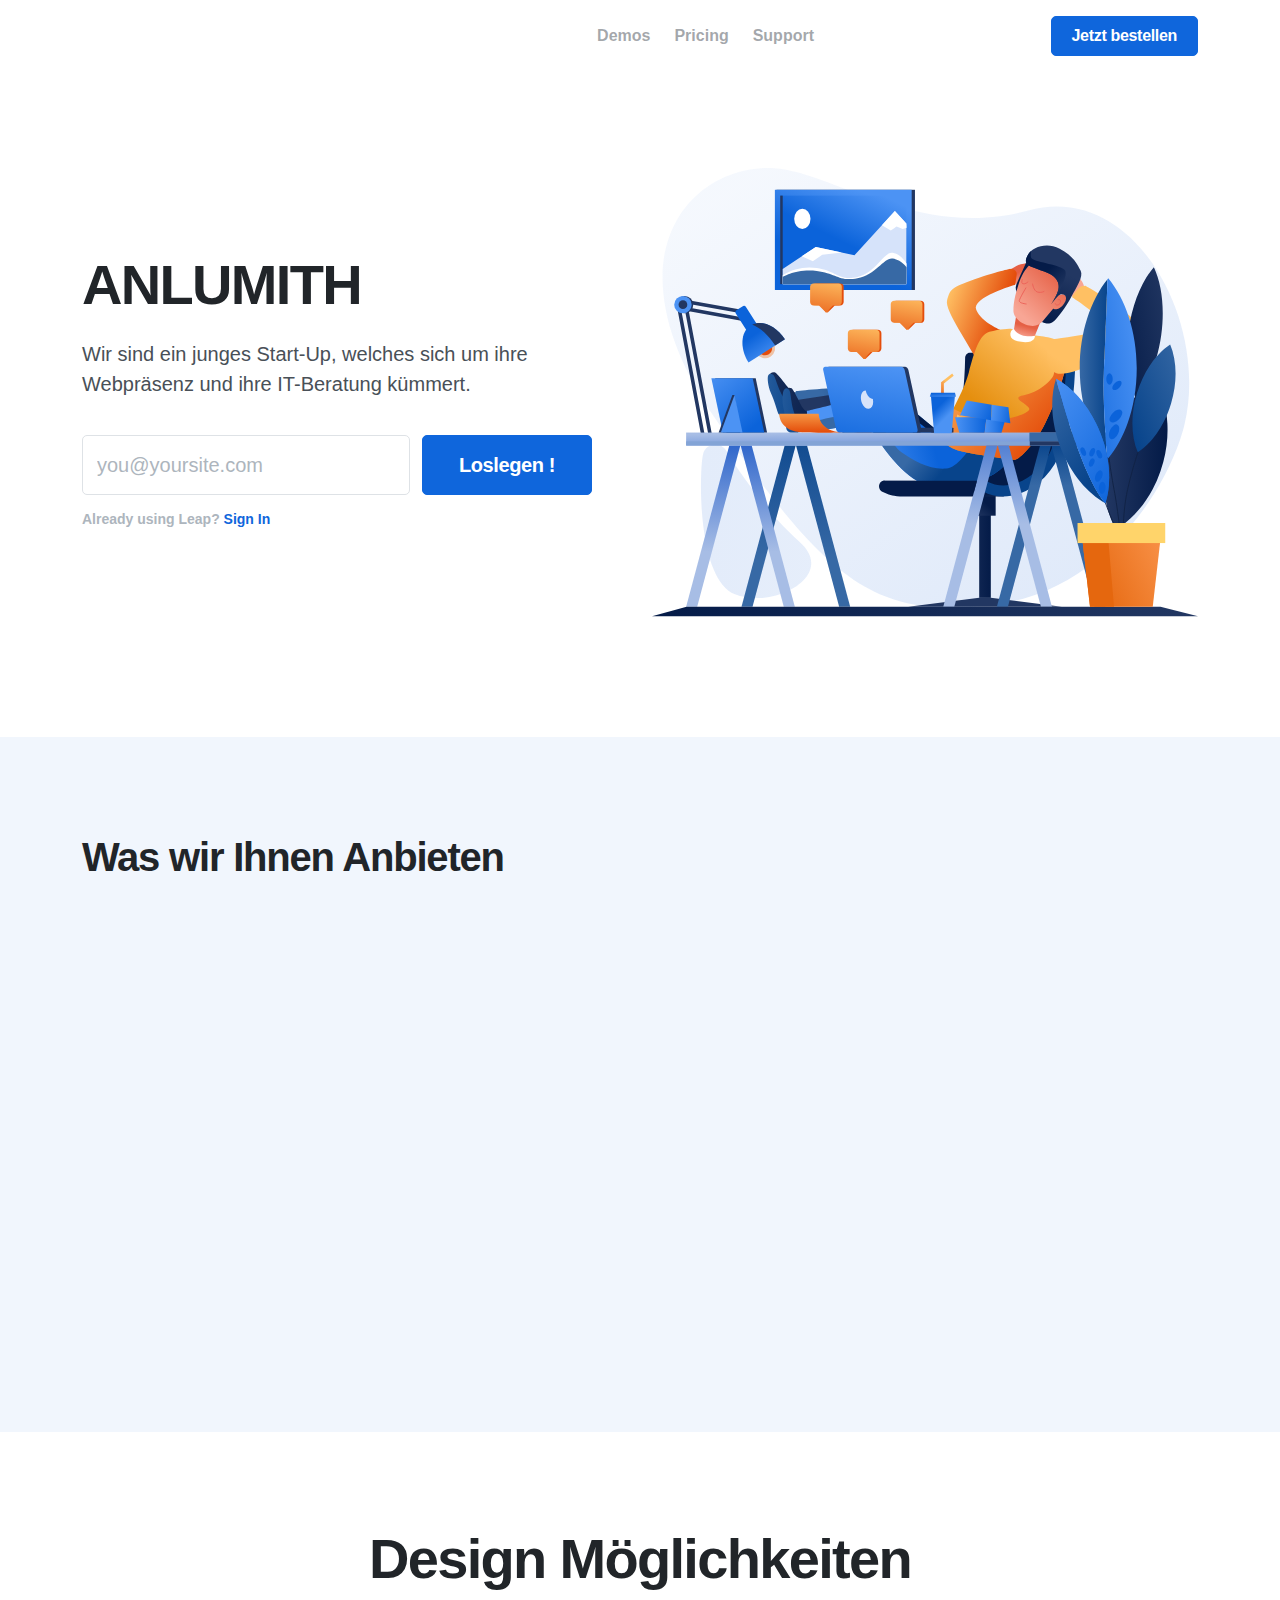
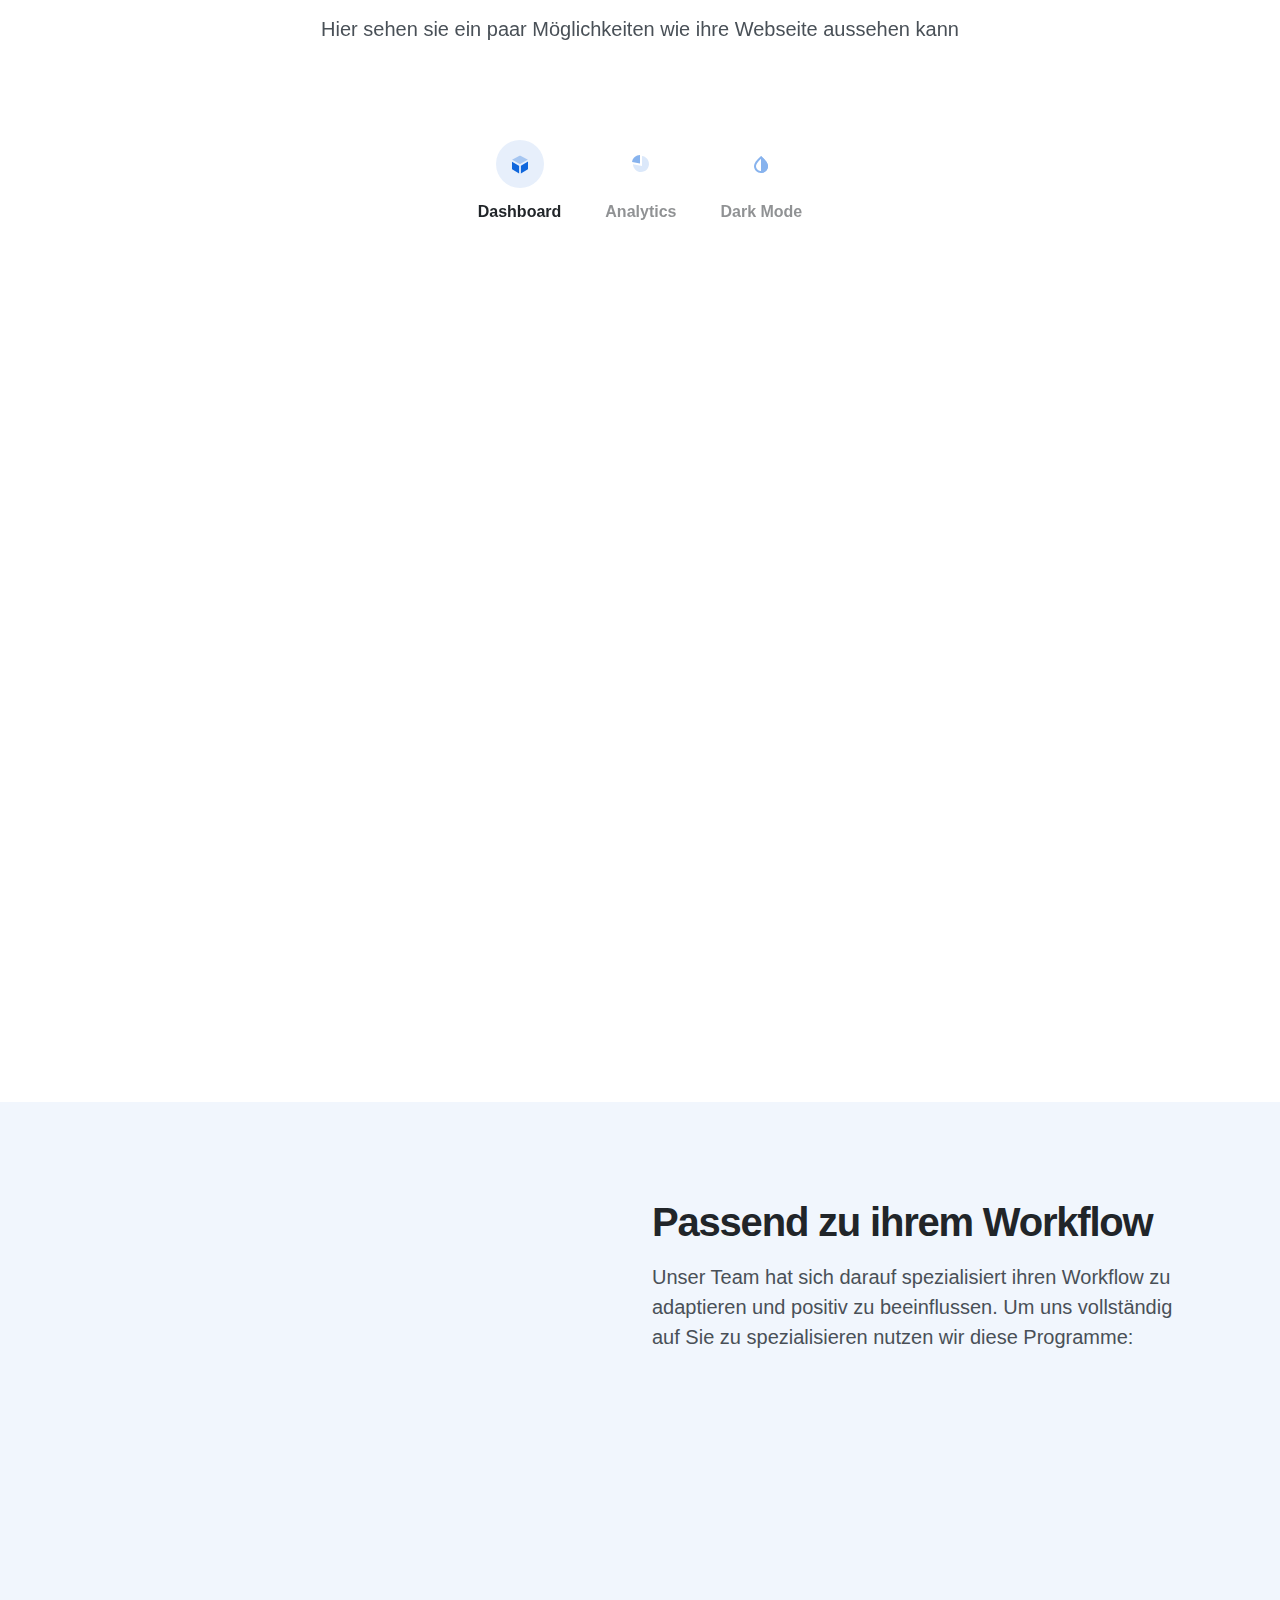
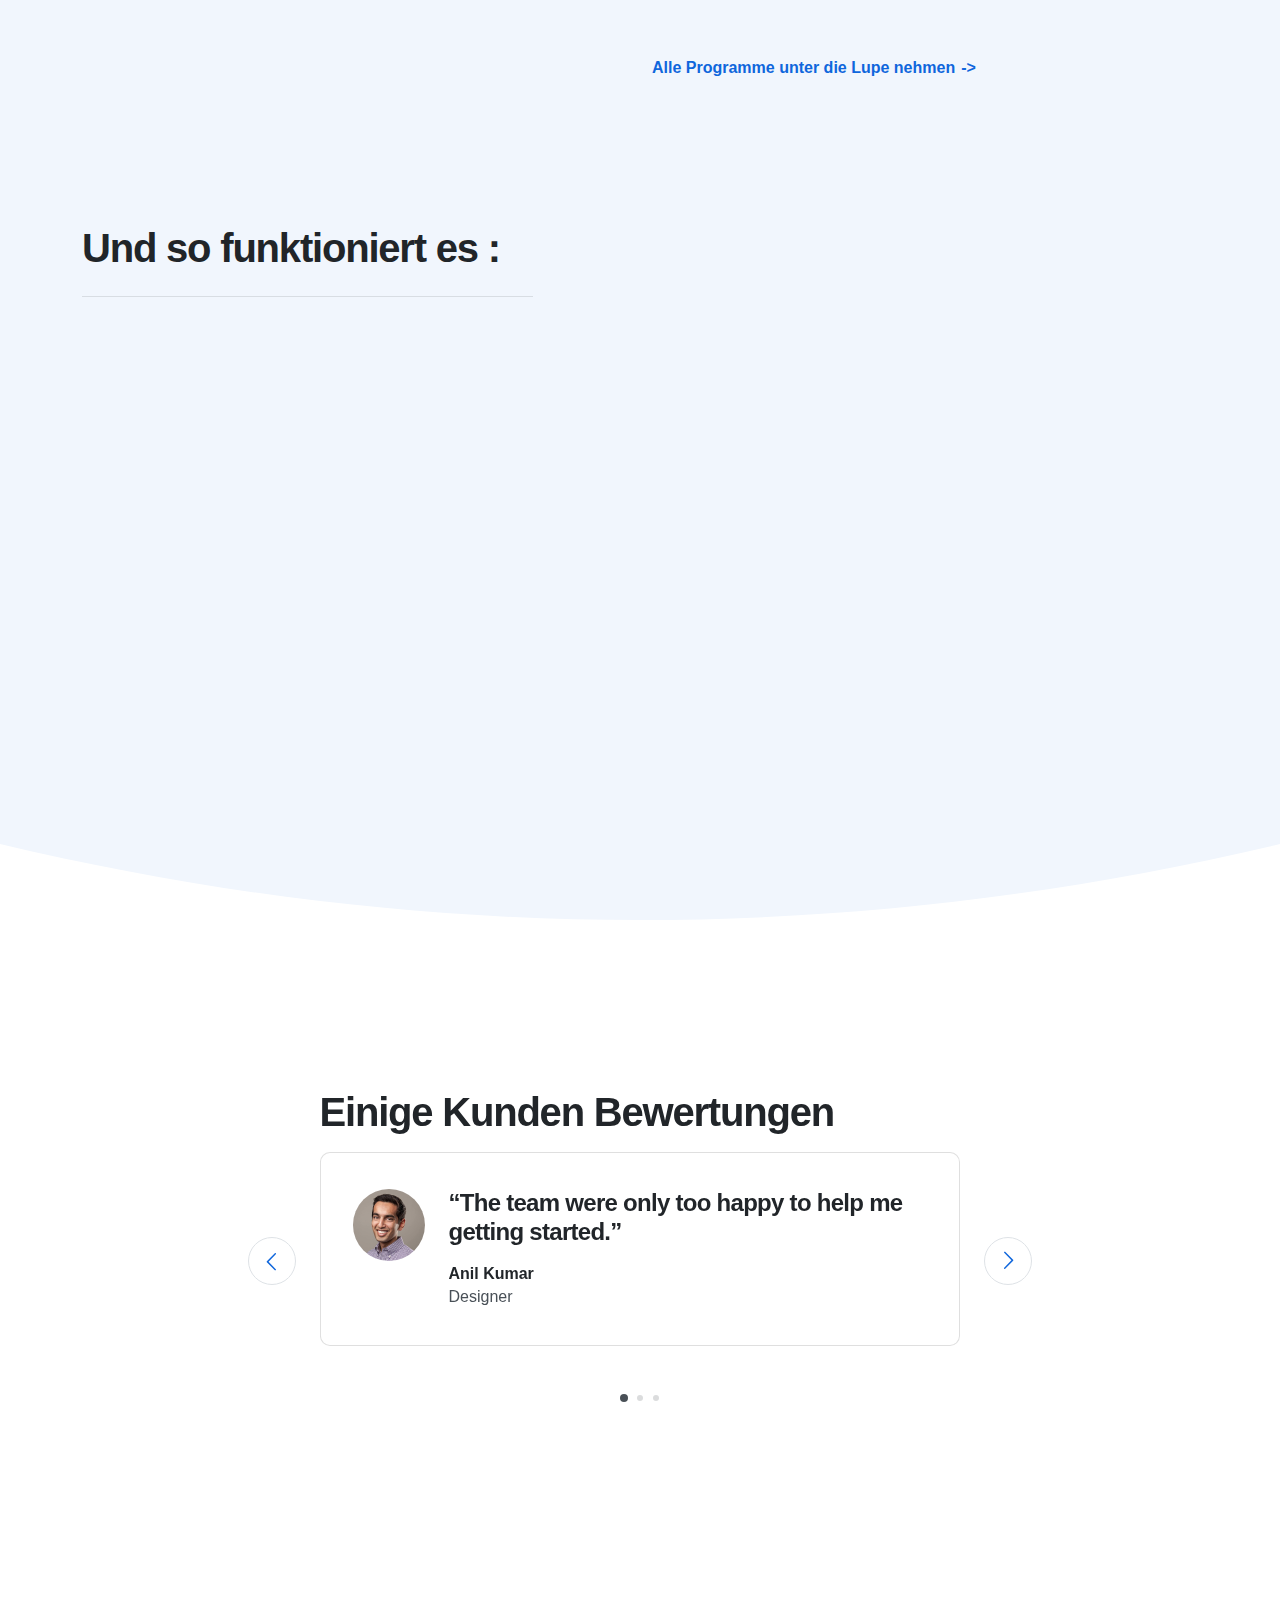
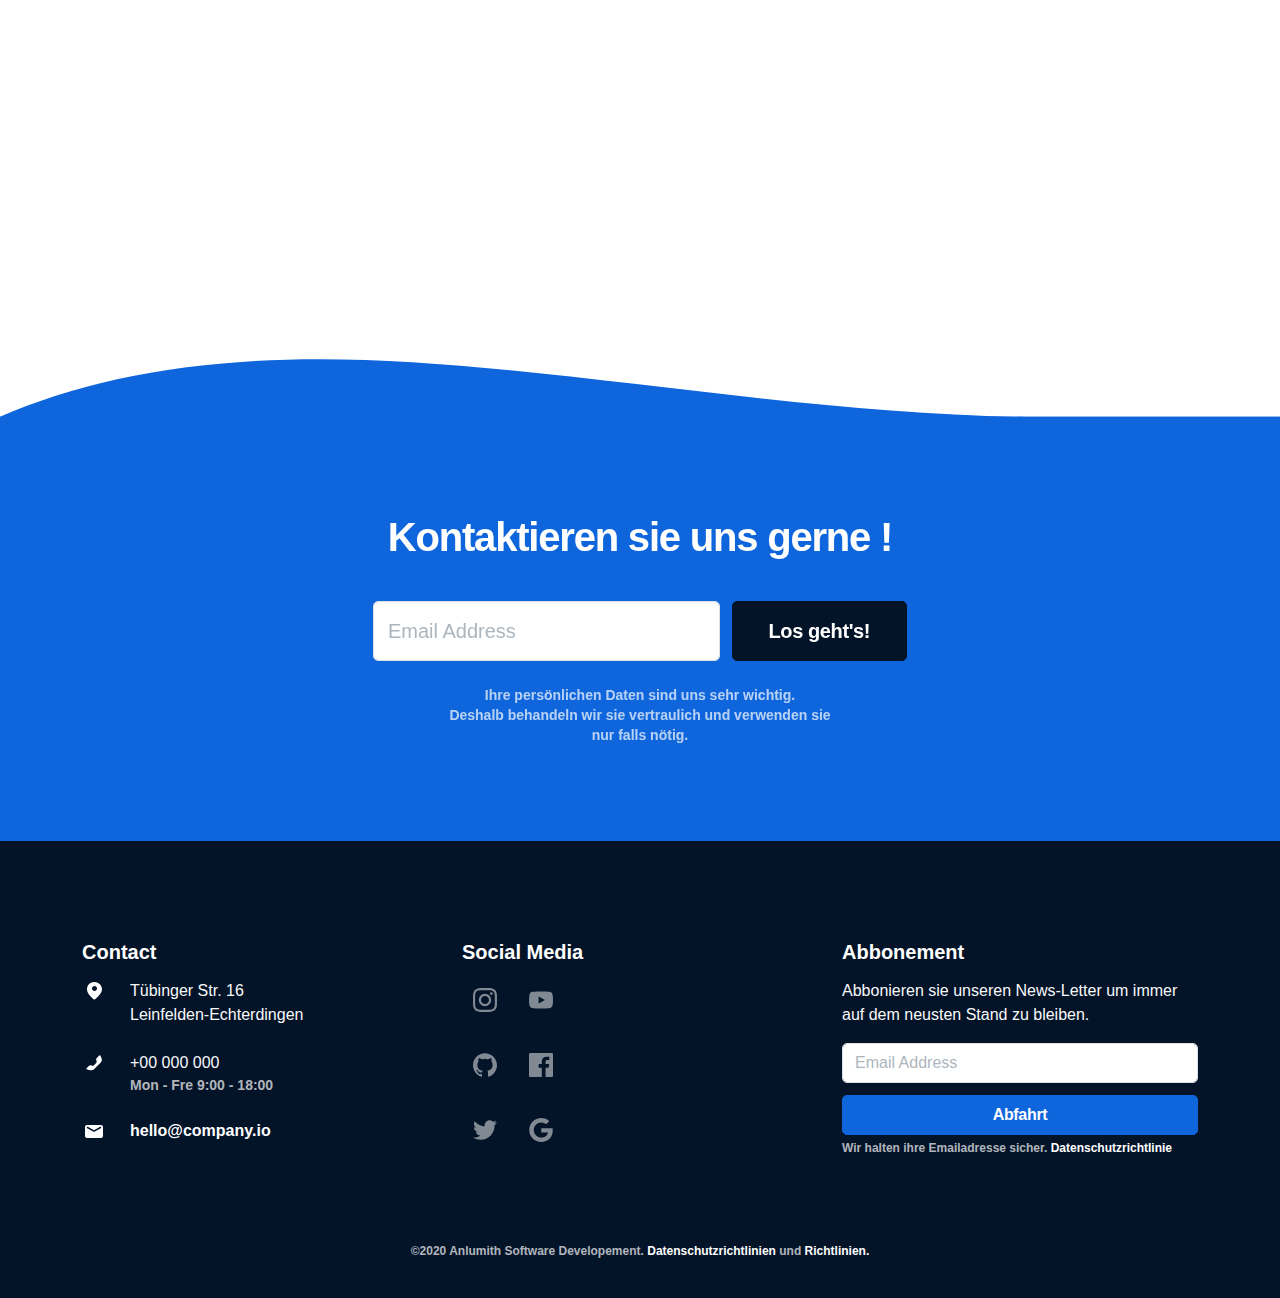
==== commit 1b135b33: "small changes" ====
--- a/public/index.html
+++ b/public/index.html
@@ -128,13 +128,13 @@
         <div class="col flex-fill px-0 d-flex justify-content-between">
           <button class="navbar-toggler" type="button" data-toggle="collapse" data-target=".navbar-collapse"
             aria-expanded="false" aria-label="Toggle navigation">
-            <img class="icon navbar-toggler-open" src="assets/img/icons/interface/menu.svg" alt="menu interface icon"
+            <img class="icon navbar-toggler-open" src="assets/svg/menu.svg" alt="menu interface icon"
               data-inject-svg />
-            <img class="icon navbar-toggler-close" src="assets/img/icons/interface/cross.svg" alt="cross interface icon"
+            <img class="icon navbar-toggler-close" src="assets/svg/cross.svg" alt="cross interface icon"
               data-inject-svg />
           </button>
         </div>
-        <div class="py-2 py-lg-0">
+        <div class="collapse navbar-collapse justify-content-end col flex-fill px-0">
           <ul class="navbar-nav">
               <li class="nav-item dropdown">
                   <a href="#" class="nav-link dropdown-toggle" data-toggle="dropdown-grid"
@@ -372,11 +372,11 @@
           </div>
         </div>
         <div class="col-lg-6">
-          <h3 class="h1">Passt in ihren Workflow</h3>
+          <h3 class="h1">Passend zu ihrem Workflow</h3>
           <p class="lead">Unser Team hat sich darauf spezialisiert ihren Workflow zu adaptieren und positiv zu beeinflussen. Um uns vollständig auf Sie zu spezialisieren nutzen wir diese Programme: </p>
           <div class="row mt-5 o-hidden">
             <div class="col-sm-6" data-aos="fade-left" data-aos-delay="100">
-              <a href="#" class="card card-sm card-body flex-row align-items-center hover-shadow-3d">
+              <a href="https://www.invisionapp.com/" class="card card-sm card-body flex-row align-items-center hover-shadow-3d">
                 <img class="" src="assets/svg/invision.svg" alt="icon" data-inject-svg />
                 <div class="ml-3">
                   <h5 class="mb-0">Invision</h5>
@@ -385,7 +385,7 @@
               </a>
             </div>
             <div class="col-sm-6" data-aos="fade-left" data-aos-delay="200">
-              <a href="#" class="card card-sm card-body flex-row align-items-center hover-shadow-3d">
+              <a href="https://www.dropbox.com/" class="card card-sm card-body flex-row align-items-center hover-shadow-3d">
                 <img class="" src="assets/svg/dropbox.svg" alt="icon" data-inject-svg />
                 <div class="ml-3">
                   <h5 class="mb-0">Dropbox</h5>
@@ -394,7 +394,7 @@
               </a>
             </div>
             <div class="col-sm-6" data-aos="fade-left" data-aos-delay="300">
-              <a href="#" class="card card-sm card-body flex-row align-items-center hover-shadow-3d">
+              <a href="https://slack.com/intl/de-de/" class="card card-sm card-body flex-row align-items-center hover-shadow-3d">
                 <img class="" src="assets/svg/slack.svg" alt="icon" data-inject-svg />
                 <div class="ml-3">
                   <h5 class="mb-0">Slack</h5>
@@ -403,7 +403,7 @@
               </a>
             </div>
             <div class="col-sm-6" data-aos="fade-left" data-aos-delay="400">
-              <a href="#" class="card card-sm card-body flex-row align-items-center hover-shadow-3d">
+              <a href="https://trello.com/" class="card card-sm card-body flex-row align-items-center hover-shadow-3d">
                 <img class="" src="assets/svg/trello.svg" alt="icon" data-inject-svg />
                 <div class="ml-3">
                   <h5 class="mb-0">Trello</h5>
@@ -421,6 +421,8 @@
     <div class="container pt-5">
       <div class="row justify-content-between align-items-center o-hidden">
         <div class="col-md-6 col-lg-5">
+          <h3 class="h1">Und so funktioniert es :</h3>
+          <hr>
           <div class="d-flex mb-4" data-aos="fade-up" data-aos-delay="NaN">
             <div class="icon-round icon-round-sm bg-primary">
               <img class="icon bg-primary" src="assets/svg/active-call.svg" alt="saturation icon" data-inject-svg />
@@ -428,7 +430,7 @@
             <div class="ml-3">
               <h5>1. Kontaktieren</h5>
               <p>
-                Voluptatem accusantium doloremque laudantium, totam rem aperiam.
+                Kontaktieren sie uns via E-mail oder über ein Telefonat oder kommen sie direkt in unser Office. 
               </p>
             </div>
           </div>
@@ -439,7 +441,7 @@
             <div class="ml-3">
               <h5>2. Designwünsche äußern</h5>
               <p>
-                Voluptatem accusantium doloremque laudantium, totam rem aperiam.
+                Äußern sie ihre Desginwünsche wie ihre Traum Webseite aussehen soll, und was sie enthalten soll.
               </p>
             </div>
           </div>
@@ -450,7 +452,7 @@
             <div class="ml-3">
               <h5>3. Webseite deployen</h5>
               <p>
-                Voluptatem accusantium doloremque laudantium, totam rem aperiam.
+                Mithilfe unser eigenen Servern, wir ihre Webseite blitzschnell deployed und bleibt sicher im Netz.
               </p>
             </div>
           </div>
@@ -541,7 +543,7 @@
         <div class="col-xl-6 col-lg-7 col-md-9">
           <form class="d-md-flex mb-3 justify-content-center">
             <input type="email" class="mx-1 mb-2 mb-md-0 form-control form-control-lg" placeholder="Email Address">
-            <button class="mx-1 btn btn-primary-3 btn-lg" type="submit">Aufgeht's !</button>
+            <button class="mx-1 btn btn-primary-3 btn-lg" type="submit">Los geht's!</button>
           </form>
           <div class="text-small text-muted mx-xl-6">
             Ihre persönlichen Daten sind uns sehr wichtig.<br>Deshalb behandeln wir sie vertraulich und verwenden sie nur falls nötig. 
@@ -553,41 +555,21 @@
   <footer class="pb-4 bg-primary-3 text-light" id="footer">
     <div class="container">
       <div class="row mb-5">
-        <div class="col-6 col-lg-3 col-xl-2">
-          <h5>Navigate</h5>
-          <ul class="nav flex-column">
-            <li class="nav-item">
-              <a href="#" class="nav-link">Demos</a>
-            </li>
-            <li class="nav-item">
-              <a href="#" class="nav-link">Pages</a>
-            </li>
-            <li class="nav-item">
-              <a href="#" class="nav-link">Blog</a>
-            </li>
-            <li class="nav-item">
-              <a href="#" class="nav-link">Portfolio</a>
-            </li>
-            <li class="nav-item">
-              <a href="#" class="nav-link">Elements</a>
-            </li>
-          </ul>
-        </div>
         <div class="col-6 col-lg">
           <h5>Contact</h5>
           <ul class="list-unstyled">
             <li class="mb-3 d-flex">
               <img class="icon" src="assets/svg/marker-1.svg" alt="marker-1 icon" data-inject-svg />
               <div class="ml-3">
-                <span>348 Greenpoint Avenue
-                  <br />Brooklyn, NY</span>
+                <span>Tübinger Str. 16
+                  <br /> Leinfelden-Echterdingen</span>
               </div>
             </li>
             <li class="mb-3 d-flex">
               <img class="icon" src="assets/svg/call-1.svg" alt="call-1 icon" data-inject-svg />
               <div class="ml-3">
-                <span>+61 3928 3324</span>
-                <span class="d-block text-muted text-small">Mon - Fri 9am - 5pm</span>
+                <span>+00 000 000</span>
+                <span class="d-block text-muted text-small">Mon - Fre 9:00 - 18:00</span>
               </div>
             </li>
             <li class="mb-3 d-flex">
@@ -599,8 +581,39 @@
           </ul>
         </div>
         <div class="col-lg-5 col-xl-4 mt-3 mt-lg-0">
-          <h5>Subscribe</h5>
-          <p>The latest Leap news, articles, and resources, sent straight to your inbox every month.</p>
+          <h5>Social Media</h5>
+          <div class="form-row">
+              <ul class="list-unstyled">
+                  <li class="mb-3 d-flex">
+                      <a href="https://www.instagram.com/anlumith/" class="nav-link">
+                          <img class="icon" src="assets/svg/instagram.svg" alt="instagram social icon" data-inject-svg/>
+                      </a>
+                      <a href="https://youtube.com" class="nav-link">
+                          <img class="icon" src="assets/svg/youtube.svg" alt="youtube social icon" data-inject-svg/>
+                      </a>
+                  </li>
+                  <li class="mb-3 d-flex">
+                      <a href="https://github.com" class="nav-link">
+                          <img class="icon" src="assets/svg/github.svg" alt="twitter social icon" data-inject-svg/>
+                      </a>
+                      <a href="https://facebook.com" class="nav-link">
+                          <img class="icon" src="assets/svg/facebook.svg" alt="youtube social icon" data-inject-svg/>
+                      </a>
+                  </li>
+                  <li class="mb-3 d-flex">
+                      <a href="https://twitter.com" class="nav-link">
+                          <img class="icon" src="assets/svg/twitter.svg" alt="twitter social icon" data-inject-svg/>
+                      </a>
+                      <a href="https://google.com" class="nav-link">
+                          <img class="icon" src="assets/svg/google.svg" alt="twitter social icon" data-inject-svg/>
+                      </a>
+                  </li>
+              </ul>
+          </div>
+      </div>
+        <div class="col-lg-5 col-xl-4 mt-3 mt-lg-0">
+          <h5>Abbonement</h5>
+          <p>Abbonieren sie unseren News-Letter um immer auf dem neusten Stand zu bleiben.</p>
           <form action="https://mailform.mediumra.re/leap/mailchimp.php" data-form-email novalidate>
             <div class="form-row">
               <div class="col-12">
@@ -618,56 +631,21 @@
                 </div>
                 <button type="submit" class="btn btn-primary btn-loading btn-block" data-loading-text="Sending">
                   <img class="icon" src="assets/svg/loading.svg" alt="loading icon" data-inject-svg />
-                  <span>Subscribe</span>
+                  <span>Abfahrt</span>
                 </button>
               </div>
             </div>
           </form>
-          <small class="text-muted form-text">We’ll never share your details. See our <a href="#">Privacy Policy</a>
+          <small class="text-muted form-text">Wir halten ihre Emailadresse sicher. <a href="#">Datenschutzrichtlinie</a>
           </small>
 
-        </div>
-      </div>
-      <div class="row justify-content-center mb-2">
-        <div class="col-auto">
-          <ul class="nav">
-            <li class="nav-item">
-              <a href="#" class="nav-link">
-                <img class="icon " src="assets/img/icons/social/instagram.svg" alt="instagram social icon"
-                  data-inject-svg />
-              </a>
-            </li>
-            <li class="nav-item">
-              <a href="#" class="nav-link">
-                <img class="icon " src="assets/img/icons/social/twitter.svg" alt="twitter social icon"
-                  data-inject-svg />
-              </a>
-            </li>
-            <li class="nav-item">
-              <a href="#" class="nav-link">
-                <img class="icon " src="assets/img/icons/social/youtube.svg" alt="youtube social icon"
-                  data-inject-svg />
-              </a>
-            </li>
-            <li class="nav-item">
-              <a href="#" class="nav-link">
-                <img class="icon " src="assets/img/icons/social/medium.svg" alt="medium social icon" data-inject-svg />
-              </a>
-            </li>
-            <li class="nav-item">
-              <a href="#" class="nav-link">
-                <img class="icon " src="assets/img/icons/social/facebook.svg" alt="facebook social icon"
-                  data-inject-svg />
-              </a>
-            </li>
-          </ul>
         </div>
       </div>
       <div class="row justify-content-center">
         <div class="col col-md-auto text-center">
-          <small class="text-muted">&copy;2020 This page is protected by reCAPTCHA and is subject to the Google <a
-              href="https://www.google.com/policies/privacy/">Privacy Policy</a> and <a
-              href="https://policies.google.com/terms">Terms of Service.</a>
+          <small class="text-muted">&copy;2020 Anlumith Software Developement.<a
+              href="https://www.google.com/policies/privacy/"> Datenschutzrichtlinien</a> und <a
+              href="https://policies.google.com/terms">Richtlinien.</a>
           </small>
         </div>
       </div>
